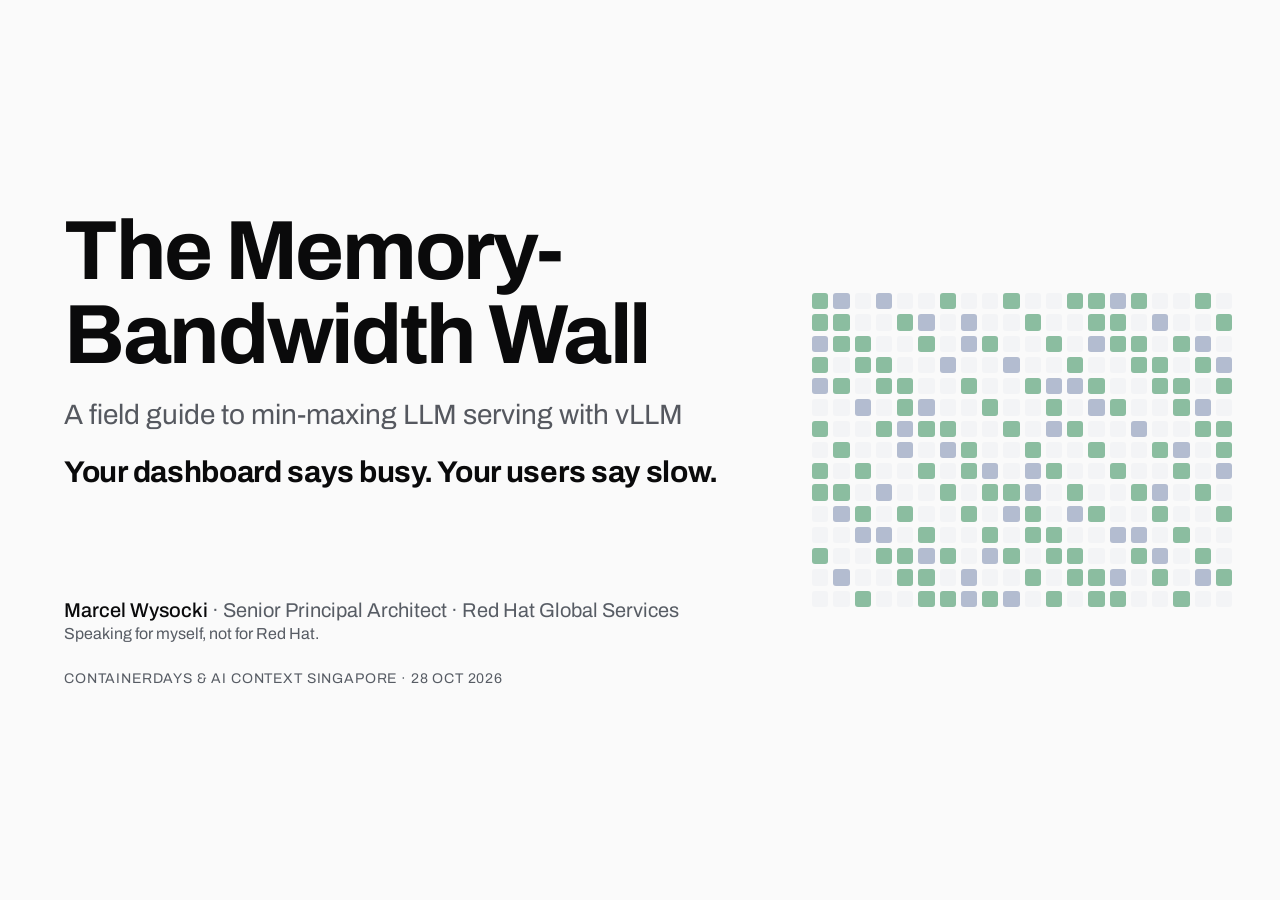
==== deck.html @ 2a7ebebe "Publish The Memory-Bandwidth Wall slides" ====
<!DOCTYPE html>
<html lang="en">
<head>
<meta charset="utf-8">
<meta name="viewport" content="width=device-width, initial-scale=1">
<title>The Memory-Bandwidth Wall</title>
<link rel="stylesheet" href="deck.css">
</head>
<body>
<main id="deck">

<!-- ═════════ MOVEMENT 1 · HOW SERVING WORKS ═════════ -->

<section class="slide title" data-move="0" data-seconds="50" data-coach="Look at the room for the hook. Pause three seconds after starving. Promise the decision and the experiment; keep the introduction short.">
  <div class="field" aria-hidden="true" data-repeat="300"><i></i></div>
  <p class="kicker">ContainerDays &amp; AI Context Singapore · 28 Oct 2026</p>
  <h1>The Memory-<br>Bandwidth Wall</h1>
  <p class="lede">A field guide to min-maxing LLM serving with vLLM</p>
  <p class="hookline">Your dashboard says busy. Your users say slow.</p>
  <p class="eq" data-step="1">tok/s × bytes = <span class="steel">bandwidth</span></p>
  <p class="byline"><b>Marcel Wysocki</b> · Senior Principal Architect · Red Hat Global Services<br><span class="own">Speaking for myself, not for Red Hat.</span></p>
  <aside class="notes">
    <p>[pause 2s: look up and smile] Your GPU dashboard says <strong>busy</strong>, and your users say slow. Your GPU isn't slow. <strong>It's starving.</strong> [beat] Good afternoon. I'm Marcel, speaking for myself. Today we'll estimate the decode speed limit, then apply the tuning levers to one vLLM deployment. You'll leave with that experiment and an eval recipe to check whether your changes are good enough to ship.</p>
    <p>[click] We'll keep coming back to this: tokens per second, times <strong>bytes per token</strong>, equals bandwidth. Skip repeated work, min the bytes, max the tokens per read.</p>
  </aside>
</section>

<section class="slide" data-move="1" data-seconds="55" data-coach="Trace the five stages once. Emphasize the distinction between first-token wait and next-token wait.">
  <p class="kicker">Movement 1 · the lifecycle</p>
  <h2>Five stages of a request.</h2>
  <div class="stage">
    <div class="life">
      <svg class="rail" viewBox="0 0 1152 40" preserveAspectRatio="none" aria-hidden="true"><path class="draw on" pathLength="1" d="M115 20 H1037"/></svg>
      <div class="st"><span class="dot"></span><h3>Tokenize</h3><p>Prompt to token IDs (numbers).</p><div class="life-demo tokenize" role="img" aria-label="Illustrative tokenization: text splits into three pieces, each mapped to an example ID."><span class="token-pieces"><i>Help<small>1</small></i><i> me<small>2</small></i><i>!<small>3</small></i></span><small class="demo-label">example IDs</small></div></div>
      <div class="st warn pf"><span class="dot"></span><h3>Prefill</h3><p>Prompt tokens in parallel. Compute-heavy.</p><div class="life-demo prefill-demo" data-step="1" role="img" aria-label="Prompt tokens processed in parallel"><i></i><i></i><i></i><i></i><i></i><i></i><small class="demo-label">parallel</small></div></div>
      <div class="st warn kvw"><span class="dot"></span><h3>Write KV</h3><p>Keys and values stored per token, per attention layer.</p><span class="lchips life-demo kv-demo" data-step="2"><i class="k">K</i><i class="v">V</i><i class="k">K</i><i class="v">V</i><i class="k">K</i><i class="v">V</i></span></div>
      <div class="st warn dc"><span class="dot"></span><h3>Decode</h3><p>One token per step. Rereads weights and KV.</p><span class="lchips life-demo decode-demo" data-step="3"><i class="w">weights</i><i class="k">K</i><i class="v">V</i><i class="next-token">token</i></span></div>
      <div class="st stream"><span class="dot"></span><h3>Stream</h3><p>Tokens back to the user.</p><div class="life-demo stream-demo" data-step="4" role="img" aria-label="Output streams to the user one token at a time"><i>Here</i><i> you</i><i> go.</i></div></div>
    </div>
    <p class="say" data-step="4">Today's session focuses on the <b>three middle stages</b>.</p>
  </div>
  <aside class="notes">
    <p>First, let's follow a request through the server. The tokenizer splits your prompt into pieces called tokens and gives each an ID. The model turns those IDs into lists of numbers it can calculate with.</p>
    <p>[click] Then comes prefill. The model processes the prompt <strong>in parallel</strong>.</p>
    <p>[click] It stores <strong>keys and values</strong> for each token in each attention layer. This KV cache is the request's working memory, so later tokens can look back without reprocessing the prompt.</p>
    <p>[click] Now decode reads the weights, the numbers learned during training, and that cache to <strong>generate each new token</strong>.</p>
    <p>[click] Stream sends those tokens back to the user as they arrive. <strong>First-token wait</strong> and <strong>next-token wait</strong> are different problems.</p>
  </aside>
</section>

<section class="slide" data-move="1" data-play="decode" data-seconds="45" data-coach="Let the loop complete. Point to the fixed weights, then the growing cache.">
  <p class="kicker">Movement 1 · the decode loop</p>
  <h2>Every new token goes around the loop again.</h2>
  <div class="stage loop">
    <div class="prompt-box"><span class="tag">context</span><p class="ctx"><span class="seed">Why is my GPU</span><span class="gen"></span></p></div>
    <svg class="loop-svg" viewBox="0 0 1152 330" aria-hidden="true">
      <defs><marker id="arr-loop" viewBox="0 0 10 10" refX="9" refY="5" markerWidth="12" markerHeight="12" markerUnits="userSpaceOnUse" orient="auto"><path d="M0 0 L10 5 L0 10 z"/></marker></defs>
      <path class="arrow-line" marker-end="url(#arr-loop)" d="M576 70 V112"/>
      <path class="arrow-line" marker-end="url(#arr-loop)" d="M576 246 V280"/>
      <path class="arrow-line back" marker-end="url(#arr-loop)" d="M720 312 C 1000 312, 1030 33, 934 33"/>
      <rect class="model" x="436" y="116" width="280" height="126" rx="18"/>
      <g class="net">
        <circle cx="496" cy="146" r="7"/><circle cx="496" cy="179" r="7"/><circle cx="496" cy="212" r="7"/>
        <circle cx="576" cy="140" r="7"/><circle cx="576" cy="168" r="7"/><circle cx="576" cy="196" r="7"/><circle cx="576" cy="222" r="7"/>
        <circle cx="656" cy="160" r="7"/><circle cx="656" cy="198" r="7"/>
        <path d="M496 146 L576 140 M496 146 L576 196 M496 179 L576 168 M496 179 L576 222 M496 212 L576 196 M496 212 L576 140 M576 140 L656 160 M576 168 L656 198 M576 196 L656 160 M576 222 L656 198"/>
      </g>
      <text class="lbl" x="446" y="108">model</text>
      <text class="lbl" x="985" y="170">append, repeat</text>
    </svg>
    <div class="out-box"><span class="tag">next token</span><b class="nxt">…</b></div>
    <div class="side weights" data-step="1"><span class="tag">weights · read every step</span><div class="wbar"><i></i></div><span class="mono">Qwen3.8-27B · bf16 (16-bit) · 55.6 GB checkpoint</span></div>
    <div class="side kv" data-step="2"><span class="tag">KV cache · grows every step</span><div class="kvstack"></div><span class="mono kvn">0 tokens</span></div>
  </div>
  <p class="foot">Schematic. Qwen3.8-27B bf16 checkpoint: 55.6 GB; a decode step reads about 51 GB of it.</p>
  <aside class="notes">
    <p>Let's zoom in on decode. The model produces a token, adds it to the context, and <strong>goes around again</strong>. [pause 3s: follow one decode loop]</p>
    <p>[click] We'll use Qwen3.8 27B in bf16: sixteen bits per weight. Its saved weights, the checkpoint, occupy about fifty-six gigabytes. Text decode reads about <strong>fifty-one</strong>; the file also contains components this step doesn't read.</p>
    <p>[click] Each lap also adds a row to the KV cache and reads the cache. The weights stay the same size, but the conversation <strong>keeps growing</strong>.</p>
  </aside>
</section>

<section class="slide" data-move="1" data-seconds="40" data-coach="Use the two pictures. The qualifiers long-prompt and small-batch matter; do not turn this into a matrix-math lesson.">
  <p class="kicker">Movement 1 · the asymmetry</p>
  <h2>Long-prompt prefill is usually compute-bound. <span class="nw">Small-batch</span> decode is usually memory-bound.</h2>
  <div class="stage machines2">
    <div class="mach hot">
      <h3>Prefill</h3>
      <div class="cores all" data-repeat="48"><i></i></div>
      <p><b>n</b> tokens in one pass. Matrix units (tensor cores) saturated. Cost scales with <b>FLOPs</b> (math operations).</p>
    </div>
    <div class="mach cool" data-step="1">
      <h3>Decode</h3>
      <div class="cores one" data-repeat="48"><i></i></div>
      <div class="memlink" aria-hidden="true"><i></i><span>weights from memory</span></div>
      <p><b>1</b> token per pass. Cores wait on memory. Cost scales with <b>bytes</b>.</p>
    </div>
  </div>
  <p class="foot">Schematic.</p>
  <aside class="notes">
    <p>Those two phases make different demands on the same chip. A long prefill has lots of tokens to work on together, keeping the matrix units busy. We usually hit the <strong>compute limit</strong>.</p>
    <p>[click] A single conversation has to wait: token ten needs token nine. Decode does a little math, then <strong>waits for bytes</strong> from memory. That's our starting point. <strong>A large batch</strong>, with many conversations processed together, can push decode toward compute; a short prefill can hit the memory limit.</p>
  </aside>
</section>

<section class="slide" data-move="2" data-seconds="50" data-coach="Point along the pipe as the packets move. Separate the physical limit from the vLLM measurement that follows.">
  <p class="kicker">Movement 2 · problem 1</p>
  <h2>Your GPU isn't slow. It's starving.</h2>
  <div class="stage bus">
    <div class="die"><span class="tag">GPU · compute</span><div class="cores idle" data-repeat="36"><i></i></div><span class="tokout" data-step="2" aria-hidden="true"><i></i></span></div>
    <div class="wirebox"><svg class="gauge" data-step="2" viewBox="-30 0 180 66" aria-hidden="true"><path class="g-track" d="M10 60A50 50 0 0 1 110 60"/><path class="g-spec" d="M103.3 35A50 50 0 0 1 110 60"/><text class="g-speclbl" x="110" y="15" text-anchor="middle">rated max</text><line class="g-needle" x1="60" y1="60" x2="60" y2="18"/><circle class="g-hub" cx="60" cy="60" r="4"/></svg><span class="wl" data-step="1">the pipe: a fixed speed per GPU</span><div class="wire" aria-hidden="true"><i></i><i></i><i></i><i></i><i></i><i></i></div><span class="wl" data-step="1">each token needs <b class="steel">the weights</b> to cross it</span></div>
    <div class="mem"><span class="tag">HBM, high-bandwidth memory · weights</span><div class="hbm3d" aria-hidden="true"><div class="stk"><i style="--i:0"></i><i style="--i:1"></i><i style="--i:2"></i><i style="--i:3"></i><i style="--i:4"></i><i style="--i:5"></i><i style="--i:6"></i><i style="--i:7"></i></div></div><span class="mkey dielbl"><i class="ky w"></i>weights <i class="ky rt"></i>runtime <i class="ky kv"></i>KV cache</span></div>
  </div>
  <p class="plain center" data-step="2">Tokens per second is pipe speed divided by bytes per token.</p>
  <p class="formula-s busf" data-step="2">tok/s × bytes = <span class="steel">bandwidth</span></p>
  <p class="rcpt" data-step="2">In vLLM: <b class="green">measure the token gap</b>, then compare it with the byte budget.</p>
  <p class="foot">Schematic: one dense-model stream, short context, speculation off. The checkpoint is a first estimate of weight bytes read.</p>
  <aside class="notes">
    <p>Here's what that waiting looks like. The compute is ready, but it needs the weights.</p>
    <p>[click] The weights sit in GPU memory. Think of the memory bus as a pipe with a <strong>fixed speed</strong>. Every new token needs the weights to cross it again.</p>
    <p>[click] Divide the pipe's speed by the <strong>bytes per token</strong>, and you have a speed limit. [beat] Tuning can get you closer; it <strong>can't make the pipe wider</strong>. Before touching a vLLM flag, let's work out that limit and measure how close our server gets.</p>
  </aside>
</section>

<section class="slide" data-move="2" data-seconds="55" data-coach="Ask, give five seconds to think, then reveal 60. Walk through 3,350 divided by 55.6. This starts the five-minute method.">
  <p class="kicker">Movement 2 · the ceiling</p>
  <h2>Divide before you tune.</h2>
  <div class="stage ceil">
    <div class="calc"><span class="plain">Checkpoint-based estimate: how many times per second the pipe can deliver the stored file.</span></div>
    <div class="divrow" aria-hidden="true"><span class="wbox">55.6 GB checkpoint</span><i class="dpipe"><span><span class="pl">H100 SXM pipe · 3.35 TB/s</span></span></i><span class="gpuc">GPU</span><b class="ans" data-vals="0,1,1" data-map="? tok/s,60 tok/s,60 tok/s" style="--d:1.3s">? tok/s</b></div>
    <p class="mono mute dline" data-step="1">pipe speed ÷ 55.6 GB checkpoint (Qwen3.8-27B, bf16)</p>
    <div class="bars">
      <div class="row" data-step="1"><b>H100 SXM</b><span class="bw">3.35 TB/s</span><div class="b"><i style="--w:60"></i></div><em data-vals="0,60" data-suf=" tok/s">60 tok/s</em></div>
      <div class="row" data-step="1" style="--d:.15s"><b>H200</b><span class="bw">4.8 TB/s</span><div class="b"><i style="--w:86"></i></div><em data-vals="0,86" data-suf=" tok/s">86 tok/s</em></div>
      <div class="row" data-step="1" style="--d:.3s"><b>MI300X</b><span class="bw">5.3 TB/s</span><div class="b"><i style="--w:95"></i></div><em data-vals="0,95" data-suf=" tok/s">95 tok/s</em></div>
      <div class="row" data-step="1" style="--d:.45s"><b>B200</b><span class="bw">8 TB/s</span><div class="b"><i style="--w:144"></i></div><em data-vals="0,144" data-suf=" tok/s">144 tok/s</em></div>
    </div>
    <div class="share" data-step="2" aria-hidden="true"><span class="wread">one checkpoint read · 55.6 GB</span><i class="arr"></i><span class="users"><i>user 1</i><i>user 2</i><i>user 3</i><i>user 4</i></span><span class="sch">schematic</span></div>
    <p class="say" data-step="2">Batching: one read, more users get a token. <span class="steel">It never shrinks the read.</span></p>
  </div>
  <p class="foot">Vendor HBM spec sheets ÷ the 55.6 GB checkpoint. Share row schematic.</p>
  <aside class="notes">
    <p>Let's try that division. One H100 SXM gives us three point three five terabytes a second. Our bf16 checkpoint is about fifty-six gigabytes. How many tokens a second for <strong>one user</strong>? Shout a number, or just think one. [hold]</p>
    <p>[click] About <strong>sixty tokens a second</strong>. On a B200, a hundred forty-four. We're using checkpoint size as a quick approximation; the actual decode read is a little different.</p>
    <p>[click] Batching lets several users share a weight read, raising total throughput. That's <strong>across all users</strong>. But mixtures of experts can read more bytes as the batch grows. Let's see why.</p>
  </aside>
</section>

<section class="slide" data-move="2" data-play="moe" data-seconds="60" data-coach="Show one user before the diverse batch. Pause on all weights for capacity, active bytes for one-user speed.">
  <p class="kicker">Movement 2 · dense vs mixtures of experts</p>
  <h2>Dense layers read all their weights.<br>Expert layers read the ones they pick.</h2>
  <div class="stage moe">
    <div class="mpanel"><h3>Dense · Qwen3.8-27B</h3><div class="dense-grid stack3d" aria-hidden="true"></div><p class="mkey"><i class="ky w"></i>weights <i class="ky attn"></i>attention layer, 1 in 4: writes the KV cache</p><div class="mstat"><b>51 GB</b><span>decode weights per step · shared across the batch</span></div></div>
    <div class="mpanel" data-step="1"><h3>MoE (mixture of experts) · Qwen3.8-Flash-Next</h3><div class="moe-grid stack3d" aria-hidden="true" data-n="512" data-k="10" data-batch="128" data-one="13.3" data-all="250.2"></div><p class="mkey"><i class="ky ar"></i>always read <i class="ky pa"></i><i class="ky pb"></i><i class="ky pc"></i>experts, shaded by the request that picked them</p><div class="mstat"><b>13 GB</b><span data-vals="0,0,1" data-map="read for one token: 10 of 512 experts per layer,read per step at batch 128: 92% of 250 GB decode weights">read for one token: 10 of 512 experts per layer</span></div></div>
  </div>
  <ol class="rules3" data-step="3"><li><span>Size memory for <b>all</b> the weights.</span></li><li><span>Compute the one-user ceiling from the <b>active</b> bytes.</span></li><li><span>Under load, plan bandwidth for nearly all the weights.</span></li></ol>
  <p class="foot">Four layer planes, schematic. Qwen3.8-Flash-Next config.json: 512 routed experts, top-10, 1 shared. bf16 bytes per decode step: 13.3 GB at batch 1, 231 of 250.2 GB at batch 128, assuming uniform routing (arXiv:2511.02237).</p>
  <aside class="notes">
    <p>Our dense model uses the same layers for every token. That's about fifty-one gigabytes of decode weights, shared across the batch in this estimate. [pause 2s: point to the 51 GB read]</p>
    <p>[click] Qwen3.8 Flash Next uses a mixture of experts: smaller networks selected for each token. It picks ten of five hundred twelve experts per layer. One user reads about thirteen gigabytes.</p>
    <p>[click] In this estimate, a hundred twenty-eight requests spread across nearly every expert. The read grows to two hundred thirty-one gigabytes per step; the exact amount depends on which experts those requests select.</p>
    <p>[click] So there are two numbers to keep straight. You need room for <strong>all the weights</strong>. For speed, count the weights your batch <strong>actually uses</strong>.</p>
  </aside>
</section>

<section class="slide" data-move="2" data-seconds="45" data-coach="Name each axis, then follow slope to roof. Explain where the decode dot moves before clicking again.">
  <p class="kicker">Movement 2 · roofline</p>
  <h2>Small-batch decode sits on the slope. Long-prompt prefill sits on the roof.</h2>
  <div class="stage">
    <svg class="roof" viewBox="0 0 1152 440" role="img" aria-label="Roofline: performance against arithmetic intensity">
      <path class="axis" d="M90 400 H1110 M90 400 V24"/>
      <text class="lbl" x="430" y="434">math done per byte loaded (arithmetic intensity)</text>
      <text class="lbl" x="24" y="230" transform="rotate(-90 24 230)">math operations per second</text>
      <path class="draw slope" data-step="0" pathLength="1" d="M90 400 L560 60"/>
      <path class="draw flat" data-step="0" style="--d:.7s" pathLength="1" d="M560 60 H1110"/>
      <text class="lbl steel" x="110" y="200" data-step="0" style="--d:.9s">memory-bound</text>
      <text class="lbl amber" x="780" y="44" data-step="0" style="--d:1.1s">compute-bound</text>
      <path class="hint" data-step="3" d="M180 335 L410 168.5"/>
      <g class="ddot" data-step="1"><circle cx="180" cy="335" r="11"/><text x="200" y="350" class="dlbl">decode · small batch</text></g>
      <g data-step="2"><circle class="pdot" cx="900" cy="60" r="11"/><text x="760" y="92" class="dlbl">prefill · long prompt</text></g>
      <g data-step="3" style="--d:.4s"><circle class="tick8" cx="270" cy="269.8" r="6"/><text class="lbl green" x="258" y="258" text-anchor="end">FP8 · 8-bit</text><text class="lbl green" x="390" y="157" text-anchor="end" data-step="3" style="--d:1.6s">FP4 · 4-bit</text></g>
    </svg>
  </div>
  <p class="foot">Schematic. Yuan et al. 2024, "LLM Inference Unveiled", arXiv:2402.16363.</p>
  <aside class="notes">
    <p>This gives us the roofline picture. Across the bottom is math per byte loaded; up the side is math per second. On the slope, <strong>memory sets the limit</strong>. At the roof, <strong>compute does</strong>. [pause 3s: trace the slope to the roof]</p>
    <p>[click] Our small-batch decode starts down here on the slope.</p>
    <p>[click] Long-prompt prefill can do enough work per byte to reach the roof.</p>
    <p>[click] Weight quantization stores weights in fewer bits. With eight-bit FP8, then four-bit FP4, decode moves right: the same math, <strong>fewer bytes</strong> to fetch.</p>
  </aside>
</section>

<section class="slide" data-move="2" data-seconds="55" data-coach="Compare low and high MBU. There is no universal percentage at which tuning must stop.">
  <p class="kicker">Movement 2 · the diagnostic</p>
  <h2>MBU tells you whether tuning can help.</h2>
  <div class="stage mbu">
    <div class="mpipe" role="img" aria-label="MBU as how full the memory pipe is">
      <span class="tag">the memory pipe · schematic</span>
      <div class="tube"><i class="flow lo"></i><i class="flow hi"></i></div>
      <span class="mlbl lo" data-step="1" data-until="2">weight reads with idle gaps between them</span>
      <span class="mlbl hi swap-in" data-step="2">reads mostly back to back<br><b class="green">check the profile</b></span>
    </div>
    <div class="mbu-side">
      <p class="plain">MBU: <b>how full the pipe is.</b></p><p class="mono formula-s">one-user tok/s ÷ one-user ceiling</p>
      <div class="verdict cool" data-step="1" data-until="2"><b>Low MBU</b><span>Kernels, launch overhead, batch shape. Tuning can help. A profile shows where.</span></div>
      <div class="verdict hot swap-in" data-step="2"><b>High MBU</b><span>The bus is likely the limit. Confirm in a profile before you stop tuning overhead. Fewer bytes still raise tok/s.</span></div>
    </div>
  </div>
  <dl class="kit" data-step="1"><dt>try</dt><dd>nsys profile --capture-range=cudaProfilerApi … vllm serve … <b>--profiler-config.profiler cuda</b></dd><dt>check</dt><dd>vllm bench serve … --profile, then nsys stats: which kernels, and the gaps between them</dd></dl>
  <p class="foot">Model bandwidth utilization (MBU), Databricks 2023. Short-context, one-user estimate; not a hardware-counter reading. No universal stop-tuning percentage.</p>
  <aside class="notes">
    <p>We've estimated a ceiling. Now let's compare it with what the server actually does. <strong>At short context</strong>, divide one-user tokens per second by that ceiling. That's model bandwidth utilization, or MBU.</p>
    <p>[click] <strong>If it's low</strong>, look for overhead: GPU operations, their launch costs and batch shape. Profile a test server with Nsight Systems or PyTorch; never enable profiling in production.</p>
    <p>[click] <strong>If it's high</strong>, the bus may already be the limit. There's no universal percentage where tuning stops. Check the profile: are there gaps to remove, or are weight reads back to back? That tells us whether to tackle overhead or reduce bytes.</p>
  </aside>
</section>

<section class="slide" data-move="2" data-seconds="85" data-coach="Start the running Spark case: optional defaults off, 222.5 ms to 4.49 tok/s to about 84% estimated weight MBU. Explain the 5.33 ceiling first. Point to commands; do not read flags aloud.">
  <p class="kicker">Movement 2 · field kit: measure MBU</p>
  <h2>Measure your MBU in five minutes.</h2>
  <div class="stage fieldkit">
    <div class="ksteps" aria-hidden="true">
      <div class="ks" data-step="0"><span class="files"><i></i><i></i><i></i></span><b>bytes</b><span>weights read per step</span></div>
      <div class="ks" data-step="1"><span class="gap"><i></i><em></em><i></i></span><b>token gap</b><span>time per output token</span></div>
      <div class="ks" data-step="2"><span class="div">÷</span><b>divide</b><span>measured speed ÷ ceiling</span></div>
    </div>
    <pre class="code"><span data-step="0"><span class="cm"># 1 · Qwen3.8-27B: estimated text-decode weight read 51.25 GB; files 55.56 GB</span>
python3 weight-accounting.py /path/to/pinned/snapshot  <span class="cm"># script in handout</span>
<span class="cm"># Spark: 273 GB/s ÷ 51.25 GB ≈ 5.33 tok/s</span>
</span><span data-step="1"><span class="cm"># 2 · quick check against the warm Spark server; full saved-prompt runs in handout</span>
vllm bench serve --backend vllm --model qwen38 --tokenizer Qwen/Qwen3.8-27B \
  --port 18082 --dataset-name random --seed 1234 \
  --random-input-len 128 --random-output-len 128 \
  --max-concurrency 1 --num-prompts 4 --num-warmups 1 --ignore-eos --temperature 0
</span><span data-step="2"><span class="cm"># 3 · short-context, one-user estimate</span>
MBU = (1000 ÷ <b>Mean TPOT</b> in milliseconds) ÷ (memory bytes/s ÷ estimated weight bytes/step)</span></pre>
  </div>
  <p class="say" data-step="2">Spark · untuned baseline: <b>222.5 ms</b> TPOT ≈ <b>4.49 tok/s</b> ÷ 5.33 ≈ <b>84% MBU</b>.</p>
  <p class="foot">DGX Spark · Qwen3.8-27B bf16 · vLLM 0.32.0 · 25 Oct 2026. Median: 3 × 16 saved coding prompts, 128 output tokens. Eager, prefix/chunking off. Weight estimate omits vision, MTP, full input embeddings and KV/state traffic. 273 GB/s: NVIDIA. Warm-server diagnostic above; exact runs: handout.</p>
  <aside class="notes">
    <p>Let's use my DGX Spark as a running example, with Qwen three point eight 27B on vLLM. Text decode reads about fifty-one gigabytes of weights per step. Divide the Spark's bandwidth by that: about five point three tokens a second. [pause 3s: point to the division]</p>
    <p>[click] I started with <strong>one request at a time</strong>, with compilation, CUDA graphs, chunking and prefix caching off. We'll add them back one by one. Three repeated runs gave about two hundred twenty-three milliseconds per output token. The command here is a quick diagnostic; the handout has the exact test.</p>
    <p>[click] That gives four point five decode tokens a second, roughly <strong>eighty-four percent</strong> estimated MBU. [pause 3s: let the result land] Even this untuned setup is using much of the estimated bandwidth. We'll see what overhead tuning can recover, then <strong>change the bytes and tokens per read</strong>.</p>
  </aside>
</section>

<section class="slide" data-move="3" data-play="fit" data-seconds="55" data-coach="Ask how many 128k conversations fit; wait five seconds, then reveal two. Emphasize ideal payload versus startup capacity.">
  <p class="kicker">Movement 3 · what the GPU holds</p>
  <h2>Three things fight for the same GPU memory.</h2>
  <div class="stage hbm">
    <div class="hbmbar">
      <div class="seg w"><span>weights<br><b>51.7 GiB</b><br><span class="eqv">= 55.6 GB</span></span></div>
      <div class="seg rt"><span>runtime</span></div>
      <div class="seg kvarea"><span class="violet" data-until="1">KV cache<br>gets the rest</span>
        <div class="kvfill short" data-step="1" data-until="2" data-repeat="27"><i></i></div>
        <div class="kvfill long swap-in" data-step="2" data-repeat="2"><i></i></div>
      </div>
      <div class="seg rsv"><span>8% reserve</span></div>
    </div>
    <div class="hbm-legend">
      <div><span class="tag">H100 SXM · 79.6 GiB · <span class="nc">Qwen3.8-27B</span> bf16 · KV 64 KiB per token + 147 MiB per conversation</span></div>
    </div>
    <div class="fitcount" data-step="1">
      <span class="tag">ideal payload capacity · conversations</span>
      <span class="huge">0</span>
      <span class="ctxlbl" data-ctx="8,8,128">8k context</span>
    </div>
  </div>
  <p class="foot">Computed, GiB: 79.6 (nvidia-smi) × 0.92 (vLLM default --gpu-memory-utilization) − 51.7 weights (the 55.6 GB checkpoint) − 4 assumed runtime = 17.5 for KV, ÷ (64 KiB × context + 147 MiB state) per conversation. Bar to scale. Measure vLLM's startup capacity.</p>
  <aside class="notes">
    <p>Bandwidth is only our first constraint. The conversations also have to fit in memory. Weights take a fixed amount, and the server needs temporary working space too. The <strong>KV cache gets what's left</strong>.</p>
    <p>[click] Back to our twenty-seven-billion-parameter model on the H100. Its weights occupy about two thirds of the card. Ideal arithmetic leaves room for twenty-seven conversations at eight k tokens. Stretch them to a hundred twenty-eight k: how many fit now? [hold]</p>
    <p>[click] <strong>Two.</strong> Same card, same model, longer context. Copies and padding cost extra, so check the server's <strong>startup capacity</strong> before promising how many requests it can hold.</p>
  </aside>
</section>

<section class="slide" data-move="3" data-seconds="60" data-coach="Trace one slab: layers, heads, K and V, bytes. Then stack to 128k. Give the room time to follow the units.">
  <p class="kicker">Movement 3 · KV cache</p>
  <h2>Do the KV math once instead of guessing.</h2>
  <div class="stage kvmath2">
    <div class="kvtext2">
      <p class="plain">Every token leaves a <b class="violet">key</b> and a <b class="teal">value</b>: two lists of numbers.</p>
      <div class="kvlists" aria-hidden="true"><span class="kl k" data-repeat="16"><i></i></span><em>key · 256 numbers</em><span class="kl v" data-repeat="16"><i></i></span><em>value · 256 numbers</em></div>
      <p class="kstep" data-step="1">× <b>16</b> attention layers × <b>4</b> KV heads · each list <b>256</b> numbers, <b>2</b> bytes apiece</p>
      <div class="res" data-step="2">= <b class="violet" data-vals="0,0,64" data-suf=" KiB">64 KiB</b> per token: one slab</div>
      <p class="mono formula-s" data-step="2">2 × 16 × 4 × 256 × 2 B = 65,536 B = 64 KiB</p>
      <div class="res big2" data-step="3">× 131,072 tokens = <b class="violet" data-vals="0,0,0,8" data-suf=" GiB" data-ms="1800" style="--d:.3s">8 GiB</b> for <u>one</u> 128k conversation</div>
      <p class="plain sm" data-step="3" style="--d:1.4s">+ the other 48 layers (Gated DeltaNet): one fixed 147 MiB state. Payload ≈ 8.1 GiB, before copies and padding.</p>
    </div>
    <div class="kv3d big" aria-hidden="true">
      <div class="kvscene">
        <div class="kvface front" data-repeat="128"><i></i></div>
        <div class="kvface side"></div>
        <div class="kvface top"></div>
      </div>
      <div class="kvlabels">
        <span class="kvlbl kl-one k" data-until="1"><span class="violet">one key</span></span><span class="kvlbl kl-one v" data-until="1"><span class="teal">one value</span></span>
        <span class="kvlbl kl-layers">16 layers</span>
        <span class="kvlbl kl-heads"><span class="violet">K × 4 heads</span> · <span class="teal">V × 4 heads</span></span>
        <span class="kvlbl kl-depth">131,072 tokens deep →</span>
      </div>
    </div>
  </div>
  <p class="foot">Qwen3.8-27B config.json: 64 layers, 16 full attention (4 KV heads, head_dim 256), 48 Gated DeltaNet with 146.8 MiB fixed state per sequence (fp32 recurrent, bf16 convolution) (vLLM v0.31.0 mamba_utils.py). Strips schematic.</p>
  <aside class="notes">
    <p>Let's work out the cache for one conversation. Every token leaves a key and a value in each attention layer. [pause 3s: point to K and V]</p>
    <p>[click] This model has sixteen attention layers, each with four sets of keys and values, called KV heads. Each key and value holds two hundred fifty-six numbers; bf16 uses two bytes per number.</p>
    <p>[click] Multiply those together: each token adds <strong>sixty-four kilobytes</strong>, in the binary units vLLM uses.</p>
    <p>[click] At a hundred twenty-eight k tokens, that's eight gigabytes. The other forty-eight layers, Gated DeltaNet, keep a <strong>fixed-size summary</strong>: another hundred forty-seven megabytes. Total: about eight point one gigabytes per conversation. Check your model's <strong>layer types</strong> before repeating the calculation.</p>
  </aside>
</section>

<section class="slide" data-move="3" data-seconds="50" data-coach="Advance one context at a time. Separate demanded memory from what fits on the H100.">
  <p class="kicker">Movement 3 · problem 2</p>
  <h2>At long context, the KV cache outgrows the weights.</h2>
  <div class="stage grow">
    <div class="beam bw"><b>weights</b><em>51.7 GiB<small class="eqv">= 55.6 GB</small></em><div class="bscene"><div class="cub cw" aria-hidden="true"><i class="f"></i><i class="s"></i><i class="t"></i></div></div></div>
    <div class="beam bk"><b>KV · 16 users</b><em data-vals="6.3,34.3,130.3" data-dec="1" data-suf=" GiB" data-ms="1400">6.3 GiB</em><div class="bscene"><div class="cub ck" aria-hidden="true"><i class="f"></i><i class="s"></i><i class="t"></i></div><span class="xw" data-step="2" style="--d:1.1s">2.5× the weights</span></div></div>
    <p class="bcap">same front face for both: depth is bytes, drawn to scale</p>
    <div class="ctxsteps"><span data-until="1">4k</span><span data-step="1" data-until="2">32k</span><span data-step="2">128k</span></div>
    <p class="say">Qwen3.8-27B, 64 KiB per token. The weight footprint stays fixed. <span class="violet">The KV doesn't.</span></p>
  </div>
  <p class="foot">Computed: 16 users × (64 KiB × tokens + 147 MiB state) = 6.3 / 34.3 / 130.3 GiB at 4k / 32k / 128k; weights 51.7 GiB (the 55.6 GB checkpoint). Depth to scale; front face schematic.</p>
  <aside class="notes">
    <p>Now imagine sixteen users, each keeping a longer conversation. We're plotting their memory demand; they won't all fit on our H100. At four k, their cache is about six gigabytes.</p>
    <p>[click] At thirty-two k, it's thirty-four gigabytes, and we've already run out of room on that card.</p>
    <p>[click] At a hundred twenty-eight k, it's a hundred thirty gigabytes, two and a half times the weights. Only a quarter of this model's layers grow with context. Even so, above about fifty k, these users <strong>read more KV than weights</strong> each step. That changes <strong>what you should optimize</strong>.</p>
  </aside>
</section>

<section class="slide" data-move="3" data-seconds="45" data-coach="Let the stall show before revealing interleaving. Name the tradeoff: first token versus the next token.">
  <p class="kicker">Movement 3 · problem 3</p>
  <h2>Unchunked, one 100k prompt stalls everyone else.</h2>
  <div class="stage gantt">
    <div class="g-lbl"><span>user A</span><span>user B</span><span>user C</span><span>new 100k</span></div>
    <div class="g-body">
      <div class="g-plot old" data-step="0" data-until="1"><i class="playhead" aria-hidden="true"></i>
        <div class="lane"><i style="--x:0;--w:18"></i><i style="--x:70;--w:30" class="late"></i></div>
        <div class="lane"><i style="--x:0;--w:18"></i><i style="--x:70;--w:30" class="late"></i></div>
        <div class="lane"><i style="--x:0;--w:18"></i><i style="--x:70;--w:30" class="late"></i></div>
        <div class="lane pf"><i style="--x:18;--w:52"></i></div>
        <div class="stall"><span>every decode frozen</span></div>
      </div>
      <div class="g-plot new swap-in" data-step="1"><i class="playhead" aria-hidden="true"></i>
        <div class="lane"><i style="--x:0;--w:100"></i></div>
        <div class="lane"><i style="--x:0;--w:100"></i></div>
        <div class="lane"><i style="--x:0;--w:100"></i></div>
        <div class="lane pf"><i style="--x:18;--w:10"></i><i style="--x:32;--w:10"></i><i style="--x:46;--w:10"></i><i style="--x:60;--w:10"></i><i style="--x:74;--w:10"></i></div>
      </div>
    </div>
  </div>
  <dl class="kit" data-step="1"><dt>try</dt><dd><b>--max-num-batched-tokens</b> 2048 · 8192 · 16384   (scheduling-step token budget)</dd><dt>check</dt><dd>P95 (95th percentile) vllm:inter_token_latency_seconds vs P95 TTFT (time to first token)</dd></dl>
  <p class="say" data-step="1"><span class="green">Chunked prefill</span>: slices of the prompt, interleaved with everyone's decode.</p>
  <p class="foot">Stall timeline schematic. vLLM v0.31.0: chunked prefill on by default; --max-num-batched-tokens defaults to 8192 (H100/H200) and 16384 (B200).</p>
  <aside class="notes">
    <p>There's one more problem before we choose a fix. Your users are decoding happily, and someone sends a hundred-thousand-token prompt. If the GPU takes that whole prefill at once, <strong>everyone else's stream stalls</strong>. [pause 2s: let the stall show]</p>
    <p>[click] Chunked prefill slices it up, leaving room for decode between slices. It's on by default in vLLM. The <strong>token budget</strong> per scheduling step controls the tradeoff: how long the new request waits versus gaps in everyone else's stream. <strong>Watch both</strong> at P ninety-five, the cutoff before the slowest five percent. Helping one can hurt the other.</p>
  </aside>
</section>

<section class="slide" data-move="4" data-seconds="45" data-coach="Checkpoint: 12:30. Use the four levers as the map for the next ten minutes.">
  <p class="kicker">Movement 4 · the levers</p>
  <h2>Four levers. Pull the one your traffic needs.</h2>
  <div class="stage levers">
    <div class="lever" data-step="0"><span class="n">1</span><b>Reuse the prefix</b><span>skip prefill you already paid for</span><em>agents, RAG (<span class="nw">retrieval-augmented</span> generation), shared prompts</em></div>
    <div class="lever" data-step="1"><span class="n">2</span><b>Fewer weight bytes</b><span>shrink the per-token read</span><em>high MBU, short context</em></div>
    <div class="lever" data-step="2"><span class="n">3</span><b>Fewer KV bytes</b><span>shrink the context read</span><em>long context, many users</em></div>
    <div class="lever" data-step="3"><span class="n">4</span><b>Speculative decoding</b><span>more tokens per weight read</span><em>predictable output</em></div>
    <span class="lg g-skip" data-step="3" style="--d:.5s">skip repeated work</span>
    <span class="lg g-min" data-step="3" style="--d:.5s">min the bytes</span>
    <span class="lg g-max" data-step="3" style="--d:.5s">max the tokens per read</span>
  </div>
  <aside class="notes">
    <p>We now know what we're looking for: bandwidth, memory capacity, and work getting in the way of other requests. There are four levers. If agents or retrieval-augmented generation keep sending the same context, <strong>reuse the prefix</strong>.</p>
    <p>[click] If the weights dominate, <strong>shrink the weights</strong>.</p>
    <p>[click] If the context dominates, <strong>shrink the KV cache</strong>.</p>
    <p>[click] And if we can predict the next few tokens cheaply, get <strong>more tokens from each weight read</strong>. Let's start with work we don't need to repeat.</p>
  </aside>
</section>

<section class="slide" data-move="4" data-seconds="50" data-coach="Walk the agent through one tool result and one test log. Extend reuse to developers sharing a harness. Match cache sharing to the trust boundary.">
  <p class="kicker">Movement 4 · lever 1 · prefix reuse</p>
  <h2>An agent resends the same prefix on every step.</h2>
  <div class="stage agent">
    <div class="turns">
      <div class="turn"><span class="who">step 1</span><i class="c sys">system</i><i class="c tools">tools</i><i class="c q">task</i></div>
      <div class="turn" data-step="1"><span class="who">step 2</span><i class="c sys">system</i><i class="c tools">tools</i><i class="c hist">task</i><i class="c q">tool result</i></div>
      <div class="turn" data-step="1" style="--d:.15s"><span class="who">step 3</span><i class="c sys">system</i><i class="c tools">tools</i><i class="c hist">task</i><i class="c hist">tool result</i><i class="c q">diff</i></div>
      <div class="turn" data-step="1" style="--d:.3s"><span class="who">step 4</span><i class="c sys">system</i><i class="c tools">tools</i><i class="c hist">task</i><i class="c hist">tool result</i><i class="c hist">diff</i><i class="c q">test log</i></div>
      <p class="rcount" data-step="1"><b data-vals="0,12,0">0</b> chips recomputed</p>
    </div>
    <div class="pricebox"><span class="tag" data-vals="0,0,1" data-map="cache miss: recompute all,cache hit: reused prefix">cache miss: recompute all</span><span class="huge" data-vals="0.66,0.66,0.022" data-decs="2,2,3" data-pre="$">$0.66</span><span class="u" data-vals="0,0,1" data-map="per 1M input tokens,per 1M cached input tokens">per 1M input tokens</span></div>
  </div>
  <p class="say" data-step="2">Developers with the same harness and tools can <span class="green">share the prefix.</span></p>
  <dl class="kit" data-step="2"><dt>try</dt><dd>on by default · compare with <b>--no-enable-prefix-caching</b></dd><dt>check</dt><dd>sum(rate(vllm:prefix_cache_hits_total[5m])) / sum(rate(vllm:prefix_cache_queries_total[5m]))</dd></dl>
  <p class="foot">Turns schematic. Price: DeepSeek V4-Pro, off-peak, checked 25 Oct 2026. Share prefixes within an approved group; use different secret "cache_salt" values across required isolation boundaries (vLLM v0.31.0).</p>
  <aside class="notes">
    <p>Think about a coding agent. Its first request contains the system prompt, the tools and your task.</p>
    <p>[click] Then a tool returns. The agent sends all of that again, plus the result. Next comes a diff, then a test log. Without caching, the server processes the same beginning over and over.</p>
    <p>[click] Prefix caching reuses stored KV for the <strong>exact matching beginning</strong> and computes <strong>only the new tail</strong>. It's on by default. Developers sharing a harness, tools and system prompt can share that prefix. A cache salt is a secret value sent with each request to control reuse. <strong>Share one within the team</strong>; use separate salts for groups that need isolation.</p>
  </aside>
</section>

<section class="slide" data-move="4" data-seconds="40" data-coach="If behind, say: 'Offload buys capacity but adds transfer time; measure reload against recompute.' Then Shift+Right to the next slide.">
  <p class="kicker">Movement 4 · lever 1 · keep the prefix</p>
  <h2>KV offload adds capacity and transfer latency.</h2>
  <div class="stage stairs">
    <div class="rung r1"><b>HBM</b><span>≈ 3–8 TB/s · tens to hundreds of GB</span></div>
    <div class="rung r2"><b>CPU memory</b><span>over PCIe 5 x16, the CPU-to-GPU link<br><span class="nw">≈ 64 GB/s each way</span></span></div>
    <div class="rung r3"><b>Local flash storage</b><span>≈ 7–14 GB/s per drive</span></div>
    <div class="rung r4"><b>Remote storage</b><span>network-bound · measure reload latency</span></div>
    <i class="blob"></i>
    <div class="reload" data-step="1"><span class="tag">same long prefix · schematic</span>
      <div class="rr"><b>recompute</b><div class="rt"><i class="cmp full"></i></div></div>
      <div class="rr"><b>reload</b><div class="rt"><i class="kvb"></i><i class="link">PCIe</i><i class="cmp tail"></i></div></div>
      <p><span class="violet">stored KV comes back</span><br><span class="amber">only the new tail is computed</span></p>
    </div>
  </div>
  <p class="say" data-step="1">More <span class="green">capacity</span>, with <span class="steel">transfer time</span> to pay. Reload only when the transfer beats the recompute: measure it.</p>
  <dl class="kit"><dt>try</dt><dd>LMCache MP (a separate cache process) · <b>--mamba-cache-mode align</b> · Qwen disk recipe: handout</dd><dt>check</dt><dd>sum(rate(vllm:external_prefix_cache_hits_total[5m])) / sum(rate(vllm:external_prefix_cache_queries_total[5m]))</dd></dl>
  <p class="foot">Discrete-GPU tiers, schematic; the Spark shares CPU/GPU memory, so its experiment uses disk without CPU retention. vLLM v0.31.0: CPU offload size is GiB summed across GPUs. Router-visible native offload needs "self_describing_kv_events" and KV event publishing, both off by default. Bandwidths: vendor specs, PCIe 5 x16, Gen4–Gen5 NVMe.</p>
  <aside class="notes">
    <p>On a discrete GPU, we can offload prefixes to CPU memory. LMCache also supports flash and remote storage. The Spark shares its CPU and GPU memory, so our experiment skips CPU retention and <strong>uses disk</strong>.</p>
    <p>[click] Compare <strong>reload with recompute</strong>, <strong>including transfer time</strong>. Restart the cache process to prove reuse from disk. Later, a router also needs updates when cached blocks move; enable those events for offloaded prefixes.</p>
  </aside>
</section>

<section class="slide" data-move="4" data-play="belt" data-seconds="65" data-coach="Let each belt change settle. Distinguish checkpoint estimates from measured speed and Blackwell W4A4 from Hopper fallback.">
  <p class="kicker">Movement 4 · lever 2 · fewer weight bytes</p>
  <h2>Weight quantization shrinks the weight read. The ceiling rises in proportion.</h2>
  <div class="stage shrink">
    <div class="wb slabrow"><span class="tag">Qwen3.8-27B checkpoint · same weights, fewer bytes each · thickness to scale</span><div class="slab"><div class="cub cmat" aria-hidden="true"><i class="f"></i><i class="s"></i><i class="t"></i></div></div><b class="huge" data-vals="55.6,30.9,21.9" data-dec="1" data-suf=" GB" data-ms="1400">55.6 GB</b><span class="fmt" data-vals="0,1,2" data-map="bf16 · 16 bits,FP8 · 8 bits,NVFP4 · 4.5-bit feed-forward · FP8 attention" style="--d:.7s">bf16 · 16 bits</span></div>
    <div class="wb"><span class="tag">one-user ceiling · B200, 8 TB/s · one box = one token's weights</span><div class="belt"><i class="boxes"></i><i class="gpu">GPU</i></div><b class="huge green" data-vals="144,259,365" data-suf=" tok/s" data-ms="1400">144 tok/s</b></div>
  </div>
  <p class="say" data-step="3">NVFP4 runs W4A4 (4-bit weights, 4-bit activations: the values passed between layers) only on Blackwell (B200). On Hopper, vLLM falls back to W4A16: <span class="steel">4-bit weights, 16-bit activations</span>.</p>
  <dl class="kit" data-step="3"><dt>try</dt><dd>Blackwell: vllm serve <b>nvidia/Qwen3.8-27B-NVFP4</b> · Hopper: <b>--quantization fp8_per_tensor</b></dd><dt>check</dt><dd>log "Model loading took X GiB"; a Marlin warning means no 4-bit math</dd></dl>
  <p class="foot">Belt schematic. Sizes: Qwen/Qwen3.8-27B, -FP8, nvidia/Qwen3.8-27B-NVFP4 (NVFP4 feed-forward blocks and lm_head; FP8 attention and DeltaNet). NVFP4: 4-bit values, an 8-bit scale per 16 weights, an FP32 scale per tensor. B200 8 TB/s: NVIDIA spec. vLLM v0.31.0: plain <span class="nw">--quantization fp8</span> no longer quantizes a bf16 checkpoint at load.</p>
  <aside class="notes">
    <p>Now let's shrink the weights. Our bf16 checkpoint is fifty-six gigabytes; the B200 ceiling is a hundred forty-four tokens a second.</p>
    <p>[click] FP8 nearly halves the file, so the <strong>estimated ceiling</strong> nearly doubles.</p>
    <p>[click] NVFP4 gets it to twenty-two gigabytes. Four-bit layers use <strong>under a third</strong> of bf16; attention and DeltaNet stay in FP8. The whole file is about two fifths. These are estimates, not measured speedups. [pause 3s: gesture the smaller weight read]</p>
    <p>[click] <strong>On Blackwell</strong>, four-bit layers use W4A4: four-bit weights and activations, the values passed between layers. <strong>H100 lacks FP4 math</strong> and uses sixteen-bit activations. I'd start with FP8 there; FP8-per-tensor converts bf16 at load.</p>
  </aside>
</section>

<section class="slide" data-move="4" data-seconds="45" data-coach="Show one value rounded to one tick. If behind, say: 'With scales, four-bit layers use about 4.5 bits per weight; test the quality.' Then Shift+Right.">
  <p class="kicker">Movement 4 · lever 2 · how NVFP4 works</p>
  <h2>NVFP4 stores 4-bit values with two levels of scale.</h2>
  <div class="stage fp4">
    <div class="fp4-scale" data-step="1"><b>÷ 0.8125</b><span>4.70 ÷ 6 = 0.78, stored as the nearest 8-bit float, once per 16 weights, so the biggest weight lands near 6.</span></div>
    <div class="fp4-row">
      <div class="cells bf" data-until="2"><i>0.81</i><i>−0.12</i><i>2.40</i><i class="tr">0.33</i><i>−1.05</i><i class="tr">0.07</i><i class="mx tr">4.70</i><i>−0.66</i><i>0.19</i><i>1.62</i><i>−2.95</i><i>0.48</i><i>−0.02</i><i>0.91</i><i>−0.37</i><i>1.24</i></div>
      <div class="cells q swap-in" data-step="2"><i>1</i><i>0</i><i>3</i><i class="tr">0.5</i><i>−1.5</i><i class="tr">0</i><i class="mx tr">6</i><i>−1</i><i>0</i><i>2</i><i>−4</i><i>0.5</i><i>0</i><i>1</i><i>−0.5</i><i>1.5</i></div>
    </div>
    <div class="ruler" data-step="1"><span class="tag">the values NVFP4 can hold</span><div class="rl"></div></div>
    <div class="fp4-tensor" data-step="3"><b>FP32 (32-bit float) tensor scale</b><div class="minis" data-repeat="6"><i></i></div><span class="tag">blocks of 16, one 8-bit scale each</span></div>
    <p class="say" data-step="4">Including scales, each weight uses <span class="green">under a third</span> of bf16 storage.</p>
    <p class="formula-s" data-step="4">4-bit values plus an 8-bit scale per 16 weights: 4.5 bits per weight.</p>
  </div>
  <p class="foot">NVIDIA, "Introducing NVFP4" (Jun 2025) · Four Over Six, arXiv:2512.02010. Example block computed by hand, round to nearest; block scale rounded to FP8 (E4M3).</p>
  <aside class="notes">
    <p>To see what we're giving up, take a group of sixteen weights.</p>
    <p>[click] We divide by a block scale to bring them into range.</p>
    <p>[click] Then each value snaps to the nearest available tick. That's where the <strong>rounding error</strong> comes from.</p>
    <p>[click] We store an eight-bit scale for each block and a thirty-two-bit scale for the whole tensor, the larger weight array, so we can recover the range.</p>
    <p>[click] With that overhead, storage is about <strong>four and a half bits per weight</strong>, still under a third of bf16. The next question is whether that rounding changes the answers we care about.</p>
  </aside>
</section>

<section class="slide" data-move="4" data-seconds="75" data-coach="Slow down. Name each model and what was quantized. These are observed score changes, not equivalence verdicts. Leave the math drop visible.">
  <p class="kicker">Movement 4 · lever 2 · the quality checks</p>
  <h2>NVFP4 vs bf16: published score changes.</h2>
  <div class="stage gate2">
    <p class="plain">Score change in percentage points; negative means lower. Aggregate scores alone do not establish unchanged quality.</p>
    <div class="axis2" data-step="0"><span style="--x:0">−10</span><span style="--x:35.71">−5</span><span style="--x:71.43">0 = bf16</span><span style="--x:100">+4</span></div>
    <div class="qrow" data-step="1"><div class="ql"><b>MMLU-Pro · knowledge</b><span>Qwen3.8-Flash-Next · 88.5 → 88.2 · 1 seed</span></div><div class="qtrack"><i class="zero"></i><i class="qdot" style="--x:69.29"></i></div><em class="steel">−0.30 points</em></div>
    <div class="qrow" data-step="2"><div class="ql"><b>SWE-bench Verified · coding agents</b><span>Qwen3.8-Flash-Next · 80.6 → 79.4 · 500 tasks, 1 seed</span></div><div class="qtrack"><i class="zero"></i><i class="qdot" style="--x:62.86"></i></div><em class="steel">−1.20 points</em></div>
    <div class="qrow" data-step="3"><div class="ql"><b>MMLU-Pro · knowledge</b><span>Gemma-4-31B, thinking off · 85.41 → 84.50 · 3-seed mean</span></div><div class="qtrack"><i class="zero"></i><i class="qdot" style="--x:64.93"></i></div><em class="steel">−0.91 points</em></div>
    <div class="qrow" data-step="4"><div class="ql"><b>MATH-500 · math</b><span>Gemma-4-31B, thinking off · 89.40 → 85.07 · 500 problems</span></div><div class="qtrack"><i class="zero"></i><i class="qdot" style="--x:40.5"></i></div><em class="steel">−4.33 points</em></div>
    <p class="say" data-step="5">Different quantized layers. <span class="green">Gate on your workload</span>, not on one exam.</p>
  </div>
  <dl class="kit" data-step="5"><dt>try</dt><dd>lm-eval run --model local-chat-completions --apply_chat_template … <b>--tasks mmlu_pro</b></dd><dt>check</dt><dd>own tasks too; repeat both; match cache state; quality-loss budget: guide §5</dd></dl>
  <p class="foot">RedHatAI model cards, evaluated on vLLM: Qwen3.8-Flash-Next-NVFP4 (1 seed, expert linears W4A4); gemma-4-31B-it-NVFP4 (3-seed means, block linears W4A4, lm-eval 0.4.11, zero-shot). No paired uncertainty interval is available here.</p>
  <aside class="notes">
    <p>Now let's check the answers. These dots show <strong>published score changes</strong> from bf16 to NVFP4. Left of zero means lower; this doesn't establish unchanged quality.</p>
    <p>[click] First, Qwen3.8 Flash Next quantizes only the experts. Its MMLU-Pro knowledge score drops about a third of a point.</p>
    <p>[click] On SWE-bench Verified, where coding agents fix GitHub issues, it loses one point two percentage points across five hundred tasks. That's <strong>one run</strong>.</p>
    <p>[click] Now dense Gemma 4 31B: reasoning off, main matrix operations quantized. Over three seeds, its knowledge score drops about a point.</p>
    <p>[click] On competition math, it loses <strong>four point three three points</strong>. That's a workload I'd want to investigate. [pause 3s: leave the math drop visible]</p>
    <p>[click] The model, task and quantized layers all matter. <strong>Check your own workload</strong> before shipping; we'll finish with that recipe.</p>
  </aside>
</section>

<section class="slide" data-move="4" data-seconds="30" data-coach="Recall the earlier two-conversation prediction. Four is an ideal capacity estimate, not an admission guarantee.">
  <p class="kicker">Movement 4 · lever 3 · fewer KV bytes</p>
  <h2>FP8 KV first. More conversations fit.</h2>
  <div class="stage kvq">
    <span class="tag">ideal payload budget after weights and runtime: ≈ 17.5 GiB</span>
    <div class="kvslots"><div class="blk"><i></i><i></i><i data-step="1" style="--d:.25s"></i><i data-step="1" style="--d:.25s"></i></div></div>
    <div class="fitcount2"><span class="tag">128k conversations · ideal payload estimate</span><b class="huge" data-vals="0,1" data-map="2,4" style="--d:.6s">2</b></div>
    <div class="ladder" data-step="1"><span class="on">FP8 · roughly half the payload</span></div>
  </div>
  <dl class="kit" data-step="1"><dt>try</dt><dd>vllm serve … <b>--kv-cache-dtype fp8</b></dd><dt>check</dt><dd>startup log "GPU KV cache size: N tokens", before and after</dd></dl>
  <p class="foot">Qwen3.8-27B at 128k, 17.5 GiB budget (slide 11): 8.1 GiB per conversation in bf16, 4.1 GiB in FP8, each with its unchanged 147 MiB state. Estimates, not measured admission limits.</p>
  <aside class="notes">
    <p>Let's go back to the conversations that didn't fit. We estimated room for two at a hundred twenty-eight k. This time we'll shrink the cache instead of the weights.</p>
    <p>[click] FP8 roughly halves the <strong>attention cache</strong>, so the same budget allows four. The <strong>fixed DeltaNet state stays wide</strong>. That's ideal arithmetic; <strong>confirm the capacity</strong> in the startup log.</p>
  </aside>
</section>

<section class="slide" data-move="4" data-seconds="65" data-coach="Separate the left-hand decode curve from the right-hand burst/queueing result. Different experiments answer different questions.">
  <p class="kicker">Movement 4 · lever 3 · when it pays</p>
  <h2>FP8 KV halves the bytes. It only shows when those bytes were the bottleneck.</h2>
  <div class="stage pays">
    <div class="pchart">
      <svg viewBox="0 0 560 300" role="img" aria-label="Decode time per token against context length, bf16 and FP8 KV">
        <path class="axis" d="M50 260 H540 M50 260 V20"/>
        <text class="lbl" x="200" y="292">context length →</text>
        <text class="lbl" x="14" y="200" transform="rotate(-90 14 200)">time per token</text>
        <rect class="nogain" x="50" y="20" width="160" height="240"/>
        <text class="lbl" x="62" y="44">FP8 overhead</text><text class="lbl" x="62" y="64">exceeds savings</text>
        <path class="draw bf" data-step="0" pathLength="1" d="M50 200 L540 40"/>
        <path class="draw f8" data-step="0" style="--d:.3s" pathLength="1" d="M50 185 L540 71"/>
        <circle class="cross pop" data-step="0" style="--d:.6s" cx="210" cy="148" r="7"/>
        <text class="lbl" x="300" y="34">gpt-oss-20b</text><text class="lbl steel" x="440" y="26">bf16 KV</text><text class="lbl green" x="480" y="108">FP8 KV</text>
        <text class="lbl" x="218" y="196">7.7k · H100, sliding-window layers kept bf16</text>
      </svg>
    </div>
    <div class="pside">
      <div class="pcase" data-step="1"><span class="tag"><span class="src">vLLM's published burst test</span> · <span class="nw">Llama-3.3-70B</span> · 4× H100 · P99 (99th percentile) TTFT</span><div class="pv"><b class="steel">17 s</b><span>bf16 KV</span><b class="green">1.3 s</b><span>FP8 KV</span></div></div>
      <div class="pcase" data-step="2"><span class="tag">Qwen3-30B-A3B-Instruct-2507 · MoE · 2× H100 · memory to spare</span><div class="pv"><b>same</b><span>FP8 KV = bf16 KV</span></div></div>
      <p class="pflag" data-step="3">No calibrated KV scales in the checkpoint: vLLM uses a default scale and logs a warning.</p>
    </div>
  </div>
  <p class="foot">vLLM blog, 22 Apr 2026 (crossover, gpt-oss-20b, v0.19.1, concurrency 1; full FP8 crosses at 22,109 on H100, ≈ 13k on B200) and 11 May 2026 (burst TTFT, 300 prompts, 1,024 in / 512 out, v0.20.2). Curve shape schematic. Default scale: vLLM v0.31.0 kv_cache.py.</p>
  <aside class="notes">
    <p>Does a smaller cache make each token faster? At short context, <strong>weights dominate</strong>, and conversion can make FP8 KV slower. Here, gpt-oss 20B on H100 pulls ahead near eight thousand tokens, with windowed layers kept in bf16. <strong>Measure your own crossover</strong>.</p>
    <p>[click] Capacity can help sooner: more requests fit, so fewer wait for cache room. In this vLLM burst, three hundred prompts arrived together: Llama 3.3 70B on four H100s. P99 first-token latency fell from seventeen seconds to one point three.</p>
    <p>[click] The Qwen comparison had memory to spare, so shrinking its cache gave no gain.</p>
    <p>[click] Check the scales that map KV values into FP8. Without calibrated scales, vLLM warns and uses a default. <strong>That needs a quality check too</strong>.</p>
  </aside>
</section>

<section class="slide" data-move="4" data-play="grid" data-seconds="40" data-coach="One channel, one grid. If behind, say: 'Lower-bit designs must place codes where the data lives.' Then Shift+Right to K versus V.">
  <p class="kicker">Movement 4 · lever 3 · asymmetric quantization</p>
  <h2>A KV channel can be off-center. Put the codes where its values are.</h2>
  <div class="stage asym">
    <svg class="nl" viewBox="0 0 1152 300" role="img" aria-label="Number line with symmetric and asymmetric 4-bit grids">
      <path class="axis" d="M40 150 H1112"/>
      <text class="lbl" x="40" y="186">−2.3</text><text class="lbl" x="494" y="186">−0.4</text><text class="lbl" x="606" y="186">0</text><text class="lbl" x="1090" y="186">2.0</text>
      <rect class="range" x="514" y="132" width="598" height="36" rx="6"/>
      <text class="lbl violet" x="640" y="232">where one channel's KV numbers live</text>
      <g class="sym" data-step="1">
        <text class="lbl steel" x="40" y="96">symmetric 4-bit: scale only, step 0.286</text>
        <text class="lbl waste" x="267" y="222" text-anchor="middle">7 codes wasted: no data lives here</text>
        <g class="ticks"></g>
      </g>
      <g class="asy" data-step="2">
        <text class="lbl green" x="514" y="96">asymmetric 4-bit: scale + zero-point, step 0.16</text>
      </g>
    </svg>
    <div class="used" data-step="1"><span class="tag">codes that land in range</span><b class="huge">9 / 16</b></div>
  </div>
  <p class="say" data-step="3">At 2 bits there are only 4 codes. Wasting half leaves 2 usable codes.<br><span class="steel">vLLM's FP8 KV stays symmetric</span>: 8 bits have codes to spare.</p>
  <p class="foot">Worked example, one channel in [−0.4, 2.0]. Symmetric: scale = 2.0 ÷ 7, codes −8…7. Asymmetric: scale = 2.4 ÷ 15, zero-point shifts the grid. KIVI, arXiv:2402.02750. vLLM v0.31.0 FP8 KV is symmetric only (compressed_tensors.py:1095).</p>
  <aside class="notes">
    <p>To fit more context with fewer bits, we need to place the available values carefully. Here, one channel means the <strong>same coordinate across tokens</strong>. Most values sit above zero.</p>
    <p>[click] With a symmetric grid centered on zero, seven of sixteen codes land where there's no data. [pause 2s: point to the unused codes]</p>
    <p>[click] Shift the grid: <strong>all sixteen cover the data</strong>, with finer steps.</p>
    <p>[click] That's the idea behind lower-bit designs. vLLM's FP8 stays symmetric; this <strong>isn't another FP8 setting</strong>.</p>
  </aside>
</section>

<section class="slide" data-move="4" data-seconds="60" data-coach="Point to the changed attention winner, then the unchanged shares. Ask the six-bit question, wait five seconds, reveal the measured split.">
  <p class="kicker">Movement 4 · lever 3 · K costs more than V</p>
  <h2>A key error changes who gets attention. A value error changes the mix.</h2>
  <div class="stage kvsens">
    <div class="sp hot kside"><span class="tag violet">error in K → changes attention shares</span>
      <div class="att"><b>t1</b><div class="b" style="--g:100%"><i class="w1"></i></div><em data-vals="0.50,0.33,0.33" data-dec="2">0.50</em></div>
      <div class="att"><b>t2</b><div class="b" style="--g:46%"><i class="w2"></i></div><em data-vals="0.23,0.49,0.49" data-dec="2">0.23</em></div>
      <div class="att"><b>t3</b><div class="b" style="--g:20%"><i class="w3"></i></div><em data-vals="0.10,0.07,0.07" data-dec="2">0.10</em></div>
      <div class="att"><b>t4</b><div class="b" style="--g:34%"><i class="w4"></i></div><em data-vals="0.17,0.11,0.11" data-dec="2">0.17</em></div>
      <p class="cap" data-step="1">t2's score 1.2 → 2.4: <span class="violet">the winner flips</span></p>
    </div>
    <div class="sp cool vside" data-step="2"><span class="tag teal">same error in V → averaged by the attention shares</span>
      <div class="vmix"><span>attention shares, unchanged</span><div class="seg"><i style="--s:50">t1</i><i class="hit" style="--s:23">t2</i><i style="--s:10">t3</i><i style="--s:17">t4</i></div></div>
      <div class="vout"><span>output</span><div class="b"><i class="o"></i><i class="o2"></i></div></div>
      <p class="cap">shifts by 0.23 × the error: <span class="teal">a change in the mix</span>, not always harmless</p>
    </div>
  </div>
  <div class="ppl" data-step="3"><div class="pc"><span class="tag">6 bits · <span class="violet">keys 4</span> + <span class="teal">values 2</span></span><b class="green">10.1</b></div><div class="pc"><span class="tag">6 bits · <span class="violet">keys 2</span> + <span class="teal">values 4</span></span><b class="fail">31.5</b></div><p>perplexity, lower is better (8-bit K and V: 9.95). <b>Give the bits to <span class="violet">K</span>, in this measured example.</b></p></div>
  <p class="foot">Attention shares: illustrative, softmax over scores [2.0, 1.2, 0.4, 0.9]. Perplexity: Wikitext, Transformers KIVI-HQQ, KVTuner arXiv:2502.04420 Table 2 (Llama3-8B-Instruct; KV8 baseline 9.95). QAQ, arXiv:2403.04643, §3.1.</p>
  <aside class="notes">
    <p>We can give keys and values different numbers of bits. <strong>Keys set</strong> each token's attention; <strong>values supply</strong> what gets mixed. Here, token one gets half the attention.</p>
    <p>[click] Change a key and token two wins. Attention now favors a different token.</p>
    <p>[click] Change a value and the shares stay fixed. Its output error is multiplied by point two three. With six bits to split, where would you spend more? [hold]</p>
    <p>[click] A KVTuner test on Llama three 8B tried that split. Perplexity measures surprise at real text; lower is better. Using four-bit keys and two-bit values keeps it close to eight-bit precision. Reverse the split: thirty-one point five. <strong>Here, keys need more bits</strong>.</p>
  </aside>
</section>

<section class="slide" data-move="4" data-seconds="35" data-coach="Say the tradeoff plainly: slightly more room, less throughput in these tests. This flag is a different split from the previous example.">
  <p class="kicker">Movement 4 · lever 3 · unequal K and V bits in vLLM</p>
  <h2>TurboQuant k8v4 uses 8-bit keys and 4-bit values.</h2>
  <div class="stage tq">
    <span class="tag">KV capacity vs bf16 · dashed line: bf16 = 1×</span>
    <div class="hb" data-step="0"><b>FP8</b><div class="b"><i style="--w:2.0"></i></div><em>2.0×</em></div>
    <div class="hb" data-step="0" style="--d:.15s"><b>turboquant_k8v4</b><div class="b"><i style="--w:2.4"></i></div><em>2.4×</em></div>
    <span class="tag" data-step="1">throughput vs bf16</span>
    <div class="hb hot2" data-step="1"><b>turboquant_k8v4</b><div class="b"><i style="--w:78"></i></div><em>75–80%</em></div>
  </div>
  <p class="say" data-step="2">Start with FP8. Reach for k8v4 only when FP8's room isn't enough, and <b>time it on your GPU</b> first.</p>
  <dl class="kit"><dt>try</dt><dd>vllm serve … <b>--kv-cache-dtype turboquant_k8v4</b></dd><dt>check</dt><dd>startup log "GPU KV cache size: N tokens", Mean TPOT and P95 TTFT, all vs fp8</dd></dl>
  <p class="foot">vLLM blog, 11 May 2026, v0.20.2, offline, 200 prompts: k8v4 throughput 80% of bf16 (Qwen3-30B-A3B, 2×H100) and 75% (Llama-3.3-70B, 4×H100); 2.4× measured capacity; "no significant advantage over FP8". FP8 2.0×: 16 ÷ 8 bits per KV value.</p>
  <aside class="notes">
    <p>vLLM offers a different split: TurboQuant k8v4, eight-bit keys and four-bit values. These tests held two point four times the bf16 cache payload, versus two times for FP8.</p>
    <p>[click] In the two model tests shown here, <strong>throughput fell</strong> to seventy-five to eighty percent of bf16.</p>
    <p>[click] I'd start with FP8. If capacity still blocks you, try k8v4 and <strong>time it before keeping it</strong>.</p>
  </aside>
</section>

<section class="slide" data-move="4" data-seconds="65" data-coach="Checkpoint: 21:40. Define drafter and target before the check. Read the accepted tokens left to right; stop at the first miss.">
  <p class="kicker">Movement 4 · lever 4 · speculative decode</p>
  <h2>Draft cheap. Verify once. Keep what matches.</h2>
  <div class="stage spec">
    <div class="srow"><span class="who">context</span><span class="tk ctx">def</span><span class="tk ctx">parse</span><span class="tk ctx">(</span></div>
    <div class="srow draftrow"><span class="who">draft</span>
      <span class="tk d" data-step="1">self</span><span class="tk d" data-step="1" style="--d:.1s">,</span><span class="tk d" data-step="1" style="--d:.2s">path</span><span class="tk d x" data-step="1" style="--d:.3s">=</span><span class="tk d x" data-step="1" style="--d:.4s">None</span><span class="tnote" data-step="3">first miss: it and everything after it are dropped</span>
    </div>
    <div class="verify" data-step="2"><span>target model checks all five in one pass</span></div>
    <div class="srow"><span class="who">kept</span><span class="tk ok" data-step="3">self</span><span class="tk ok" data-step="3" style="--d:.1s">,</span><span class="tk ok" data-step="3" style="--d:.2s">path</span><span class="tk fix" data-step="3" style="--d:.3s" data-cap="from the target">)</span><span class="gain" data-step="3" style="--d:.9s">4 tokens · 1 weight read</span></div>
  </div>
  <p class="foot">Greedy illustration; sampled decoding preserves the target distribution in theory; finite-precision numerics can differ (vLLM v0.31.0 lossless guarantees). Leviathan et al., arXiv:2211.17192: 2×–3× on T5-XXL, batch 1.</p>
  <aside class="notes">
    <p>So far we've saved work or reduced bytes. Speculative decoding tries to get <strong>several tokens from each</strong> expensive weight read.</p>
    <p>[click] First, a drafter guesses a few tokens ahead. That's a <strong>cheaper predictor</strong>, such as a smaller model or extra prediction layers attached to the main model.</p>
    <p>[click] The main model, called the target, checks those guesses <strong>in one pass</strong>. With few conversations running, it often has spare compute while waiting for memory. We use that compute to check several tokens together.</p>
    <p>[click] This example uses greedy decoding: always pick the most likely token. Keep the matches, then <strong>correct the first miss</strong>. Here we get four tokens for one weight read. [pause 3s: follow the accepted tokens] Sampling instead needs probability checks and corrected resampling to preserve the target distribution in theory. Hardware rounding can still change outputs.</p>
  </aside>
</section>

<section class="slide" data-move="4" data-play="accept" data-seconds="50" data-coach="Ask about 70%, wait five seconds, then reveal about three. Point from acceptance length to the clock: both must be measured.">
  <p class="kicker">Movement 4 · lever 4 · the math, without the math</p>
  <h2>Acceptance, not the flag, sets tokens per pass.</h2>
  <div class="stage accsim">
    <p class="plain">Draft 5 tokens. Each is right with some chance. <span class="green">Keep them until the first miss</span>, then the big model adds one of its own.</p>
    <div class="simrow" data-a="0.5"><b>50% right</b><div class="chips"><i></i><i></i><i></i><i></i><i></i><i class="bonus">+1</i></div><span class="pass">…</span><div class="avg" data-step="1"><em>avg</em><b class="run">–</b></div></div>
    <div class="simrow" data-a="0.7"><b>70% right</b><div class="chips"><i></i><i></i><i></i><i></i><i></i><i class="bonus">+1</i></div><span class="pass">…</span><div class="avg" data-step="1"><em>avg</em><b class="run">–</b></div></div>
    <div class="simrow" data-a="0.9"><b>90% right</b><div class="chips"><i></i><i></i><i></i><i></i><i></i><i class="bonus">+1</i></div><span class="pass">…</span><div class="avg" data-step="1"><em>avg</em><b class="run">–</b></div></div>
    <p class="say" data-step="2">About <span class="green">2</span>, <span class="green">3</span>, <span class="green">4.7</span> tokens per pass. vLLM logs this number as <span class="mono green">Mean acceptance length</span>. <b>Read it on your own traffic.</b></p>
    <p class="dcost" data-step="2"><b>More accepted tokens can still be slower.</b> Compare <span class="steel">Mean TPOT</span> with speculation off and on; repeat both.</p>
  </div>
  <p class="foot">Leviathan et al., arXiv:2211.17192, eq. 1: tokens per pass = (1 − α<sup>γ+1</sup>) ÷ (1 − α), α = chance a guess is kept, γ = guesses drafted.<span data-step="1"> Here γ = 5, so 1.97, 2.94, 4.69, if each guess is independent and equally likely to be kept.</span></p>
  <aside class="notes">
    <p>Suppose our drafter makes five guesses, each with a seventy percent acceptance chance. We stop at the <strong>first miss</strong>, then the main model adds one. How many tokens per pass? [hold]</p>
    <p>[click] About three. At fifty percent, about two; at ninety, about four point seven. [beat] This toy model assumes independent guesses, each equally likely to be kept.</p>
    <p>[click] vLLM logs the <strong>actual mean acceptance length</strong>. More accepted tokens can still mean a <strong>slower reply</strong>. Replay the same requests with speculation off and on, compare TPOT, and repeat both.</p>
  </aside>
</section>

<section class="slide" data-move="4" data-seconds="55" data-coach="Define a draft head, then n-gram lookup. Reveal instructions, summaries, then the overhead warning and commands. Apply the comparison to saved agent traces.">
  <p class="kicker">Movement 4 · lever 4 · where it wins</p>
  <h2>Match the drafter to your traffic.</h2>
  <div class="stage accept">
    <div class="picks">
      <div class="cool"><b>Trained draft layers</b><span>EAGLE-3, DSpark or the model's own draft layers (MTP, multi-token prediction). <span class="src">A published Qwen3.8-27B DSpark speculator:</span> <b class="green">3.76</b> output tokens per pass, including the target token, on tool calls. <i class="nb">Agent receipt: acceptance, not a measured speedup.</i></span></div>
      <div class="cool" data-step="1"><b>N-gram lookup</b><span>Match the latest tokens to an earlier prompt sequence; propose what followed. No training.</span></div>
      <div class="hot" data-step="3"><b>Never</b><span>a draft model as slow as the target</span></div>
    </div>
    <p class="rowcap" data-step="1">n-gram speedup</p>
    <div class="arow" data-step="1"><span class="who">instructions</span><span class="tk ok">the</span><span class="tk ok">answer</span><span class="tk no">depends</span><span class="tk dim">on</span><span class="tk dim">what</span><div class="am"><i style="--w:48"></i></div><b class="ax">1.16×</b></div>
    <div class="arow" data-step="2"><span class="who">summaries</span><span class="tk ok">the</span><span class="tk ok">quarterly</span><span class="tk ok">revenue</span><span class="tk ok">rose</span><span class="tk no">by</span><div class="am"><i style="--w:100"></i></div><b class="ax">2.42×</b></div>
  </div>
  <dl class="kit" data-step="3"><dt>MTP only</dt><dd>-sc '{"method":"mtp","num_speculative_tokens":1}'   (try 1 before 4)</dd><dt>n-gram</dt><dd>-sc '{"method":"ngram","num_speculative_tokens":3,"prompt_lookup_min":2,"prompt_lookup_max":4}'</dd><dt>check</dt><dd>log "SpecDecoding metrics: Mean acceptance length" and Mean TPOT</dd></dl>
  <p class="foot">Token rows illustrative. n-gram (prompt lookup, Vicuna-13B): Alpaca 1.16×, CNN/DailyMail 2.42× (arXiv:2503.01840, Table 1). <span class="nw">RedHatAI/Qwen3.8-27B-speculator.dspark</span>, vLLM 0.29.0, acceptance length including the target token: tool calls 3.76, writing 3.77, math 5.74.</p>
  <aside class="notes">
    <p>For agents, try compatible prediction layers, called draft heads: EAGLE-3, DSpark or multi-token prediction. This Qwen DSpark result is almost four tokens per pass on tool calls; we still need to time it.</p>
    <p>[click] An n-gram is a <strong>short token sequence</strong>. The lookup matches the latest tokens to earlier prompt text, then proposes what followed. We don't need a draft model for that. Here, instructions gained one point two times.</p>
    <p>[click] On summaries, that rises to two point four times: repeated source text helps. Neither test used agents.</p>
    <p>[click] Replay saved agent requests at your <strong>serving concurrency</strong>. Compare acceptance and TPOT; <strong>draft cost can erase the gain</strong>.</p>
  </aside>
</section>

<section class="slide" data-move="4" data-seconds="60" data-coach="Frame this as the practical experiment: apply the session levers to one deployment. Left is the short diagnostic; right is the recorded long coding-request replay. Each panel has its own scale. Use the two scales separately. Name the latency cost and the matched KV change.">
  <p class="kicker">Movement 4 · the practical experiment</p>
  <h2>Practical experiment: tune one vLLM deployment</h2>
  <div class="stage sparkcase">
    <div class="spark-panel" style="--max:60">
      <h3>1. Diagnose, then tune</h3>
      <span class="tag">output tok/s · 1 client · 128 output tokens</span>
      <div class="spark-rows">
        <div class="hb base" data-step="0" style="--w:4.4648"><b>bf16 · eager</b><div class="b"><i></i></div><em>4.46</em></div>
        <div class="hb base" data-step="0" style="--w:4.45077"><b>Restore defaults</b><div class="b"><i></i></div><em>4.45</em></div>
        <div class="hb" data-step="1" style="--w:12.10561"><b>Quantize weights</b><div class="b"><i></i></div><em>12.11</em></div>
        <div class="hb flat" data-step="2" style="--w:12.09336"><b>Try FP8 KV</b><div class="b"><i></i></div><em>12.09</em></div>
        <div class="hb flat" data-step="2" style="--w:12.02839"><b>Try NVFP4 KV</b><div class="b"><i></i></div><em>12.03</em></div>
        <div class="hb" data-step="3" style="--w:50.18806"><b>DSpark · 7 draft tokens</b><div class="b"><i></i></div><em>50.19</em></div>
      </div>
      <div class="spark-axis"><span>0</span><span>60</span></div>
      <p class="spark-caption" data-step="2">Per decode step: <b>≈9.4 MB of attention KV</b> vs ≈17.6 GB of weights. Smaller KV adds room; short decode stays flat.</p>
    </div>
    <div class="spark-panel spark-load" style="--max:100" data-step="4">
      <h3>2. Coding agent spawning subagents</h3>
      <span class="tag">recorded replay · median 79k in / 267 out</span>
      <table class="spark-matrix">
        <caption>Total output tok/s · below: P95 first-token wait</caption>
        <thead><tr><th>KV format</th><th>8 in flight</th><th>16 in flight</th></tr></thead>
        <tbody>
          <tr><th>Default</th><td class="best"><b>89.45</b><small>8.81 s</small></td><td class="loss"><b>26.16</b><small>239.52 s</small></td></tr>
          <tr><th>FP8</th><td class=""><b>79.59</b><small>18.75 s</small></td><td class=""><b>77.78</b><small>52.02 s</small></td></tr>
          <tr><th>NVFP4</th><td class=""><b>53.17</b><small>42.54 s</small></td><td class=""><b>53.04</b><small>104.55 s</small></td></tr>
        </tbody>
      </table>
      <p class="spark-caption">4 in flight, default KV: <b>74.51 tok/s · 5.31 s P95</b>.<br>Native MTP · 7 draft tokens · priming excluded.</p>
    </div>
  </div>
  <p class="foot">Qwen3.8-27B · GB10 · vLLM 0.32.0 · 25–26 Oct 2026. Medians of 3 × 16 requests. Left: drafter uses default KV. Right: recorded replay; priming excluded. Different traffic: do not multiply gains. Long-context quality unchecked. Runs and ranges: handout.</p>
  <aside class="notes">
    <p>Now let's <strong>put those levers together</strong>. Our Spark starts near four point five tokens a second. Defaults barely change decode.</p>
    <p>[click] <strong>Weight quantization</strong> takes us to twelve point one, shrinking the weight read.</p>
    <p>[click] Smaller KV stays near twelve <strong>in this short test</strong>; weights still dominate.</p>
    <p>[click] The separate drafter hits fifty here; the longer replay uses <strong>native MTP</strong>.</p>
    <p>[click] Picture a <strong>coding agent spawning subagents</strong>: several calls in flight. We replay sixteen recorded coding requests: long histories, short replies. Typically <strong>seventy-nine thousand input tokens</strong>, with two hundred and sixty-seven output tokens. Default KV wins at eight; FP8 helps at sixteen. This tests serving, <strong>not a live agent run</strong>. [pause 3s: point from throughput to first-token wait]</p>
  </aside>
</section>


<section class="slide" data-move="5" data-seconds="60" data-coach="Checkpoint: 25:30. Establish company teams and Kubernetes replicas. Use llm-d as the example. First reveal load polling, then the KV-event index and prefix match.">
  <p class="kicker">Movement 5 · Kubernetes serving · llm-d example</p>
  <h2>A prefix-aware router knows which prefix each pod has cached.</h2>
  <div class="stage llmd">
    <div class="ld client" data-step="0">client</div>
    <div class="ld gw" data-step="0"><b>Envoy gateway</b><span>Gateway API</span></div>
    <div class="ld epp" data-step="0"><b>Endpoint Picker</b><span>filter → score → pick</span></div>
    <div class="ld pods" data-step="0"><b>InferencePool</b><div class="pp3"><i>vLLM</i><i>vLLM</i><i>vLLM</i><i>vLLM</i></div></div>
    <svg class="ldwire" viewBox="0 0 1152 340" aria-hidden="true">
      <path class="draw" data-step="0" pathLength="1" d="M150 230 H300"/>
      <path class="draw" data-step="0" style="--d:.3s" pathLength="1" d="M520 230 H880"/>
      <path class="draw ctl" data-step="0" style="--d:.6s" pathLength="1" d="M470 170 C 470 100, 500 60, 560 60"/>
      <path class="tip" data-step="0" style="--d:1s" d="M288 224 L300 230 L288 236 z"/>
      <path class="tip" data-step="0" style="--d:1.3s" d="M868 224 L880 230 L868 236 z"/>
      <path class="tip ctl" data-step="0" style="--d:1.6s" d="M548 54 L560 60 L548 66 z"/>
      <text class="lbl" x="455" y="95" text-anchor="end">score &amp; select</text>
      <path class="draw poll" data-step="1" pathLength="1" d="M1010 130 C 1010 70, 900 60, 800 60"/>
      <path class="tip poll" data-step="1" style="--d:1s" d="M812 54 L800 60 L812 66 z"/>
    </svg>
    <i class="pollpkt" aria-hidden="true"></i>
    <p class="ldpoll" data-step="1">reads each pod's queue and KV usage every 50 milliseconds</p>
    <p class="ldkv" data-step="2">Precise routing: <span class="violet">KV block events → index of block locations</span>; match the request's prefix.</p>
  </div>
  <p class="foot">Schematic; example pinned to llm-d v0.10 (29 Sep 2026), CNCF Sandbox; Gateway API Inference Extension v1. Poll: --refresh-metrics-interval, default 50 ms; queue and KV usage are load, not prefix identity. Same pattern: NVIDIA Dynamo (--router-mode kv), vLLM Production Stack.</p>
  <aside class="notes">
    <p><strong>So far, we've been tuning one server</strong>. Now picture a company serving several teams from vLLM replicas on Kubernetes. Each replica runs in a pod, and a router chooses where requests go. We'll use llm-d as our example; NVIDIA Dynamo and vLLM Production Stack offer alternatives. Here, the Envoy gateway asks llm-d's Endpoint Picker which pod should handle the request.</p>
    <p>[click] It polls each pod's queue and KV usage every fifty milliseconds by default. That shows load, but not <strong>which prefix is cached</strong>.</p>
    <p>[click] For precise routing, vLLM reports KV blocks being stored or removed. The picker keeps an index of their hashes and locations, then matches the incoming tokenized prefix. It <strong>balances reuse with load</strong>: the warmest pod may be busy.</p>
  </aside>
</section>

<section class="slide" data-move="5" data-play="router" data-seconds="65" data-coach="Let several random misses show, then switch to prefix routing. Follow the same tenant color. Pause before giving the published result.">
  <p class="kicker">Movement 5 · llm-d · route to the cache</p>
  <h2>Random routing repeats each shared prefix's prefill across pods.</h2>
  <div class="stage router">
    <div class="rmode"><span class="tag" data-vals="0,1" data-map="random routing,prefix-aware routing: each prefix sticks to its warm pod">random routing</span></div>
    <div class="rq" data-until="2">
      <span class="tag">next request</span>
      <div class="rqcard"><b class="rkey pa">A</b><span>shared prefix A + new question</span></div>
      <p class="rlegend">One color = one tenant's 6,000-token shared prefix.<br>Each pod has room for two prefixes.</p>
    </div>
    <div class="rpods">
      <div class="rp"><span>pod 1</span><div class="rcache"><i></i><i></i></div><em class="rout"></em><b class="rwork"></b></div>
      <div class="rp"><span>pod 2</span><div class="rcache"><i></i><i></i></div><em class="rout"></em><b class="rwork"></b></div>
      <div class="rp"><span>pod 3</span><div class="rcache"><i></i><i></i></div><em class="rout"></em><b class="rwork"></b></div>
      <div class="rp"><span>pod 4</span><div class="rcache"><i></i><i></i></div><em class="rout"></em><b class="rwork"></b></div>
    </div>
    <div class="rstat" data-until="2"><div><b class="rhit">–</b><span>request cache hit rate</span></div><div><b class="rmiss">0</b><span>prefills recomputed</span></div><em>simulated</em></div>
    <p class="rprev" data-until="2"></p>
    <div class="rreceipt swap-in" data-step="2">
      <div><span class="tag"><span class="src">llm-d benchmark</span> · TTFT P90 (90th percentile)</span><b><span class="steel">92.6 s</span> → <span class="green">0.54 s</span></b></div>
      <div><span class="tag">output tok/s</span><b><span class="steel">4,429</span> → <span class="green">8,730</span></b></div>
    </div>
  </div>
  <dl class="kit" data-step="1"><dt>try</dt><dd>precise-prefix-cache-routing · helm chart <b>llm-d-router-standalone</b> v0.11.0</dd><dt>check</dt><dd>prefix token hit rate per pod, before and after</dd></dl>
  <p class="foot">llm-d blog, 24 Sep 2025: 8 vLLM pods × 2 H100, 32B Qwen, 150 tenants × 6,000-token shared prefix. Random vs precise prefix-aware routing.</p>
  <aside class="notes">
    <p>Let's follow one request through that setup. Each color is a team's shared prefix; each pod has room for two. Prefix A is warm on pod one. Random routing sends this request to pod three, which computes the <strong>same six thousand tokens again</strong>. Most requests in this simulation miss that way.</p>
    <p>[click] Switch to prefix-aware routing and A returns to pod one. It gets a hit. Requests follow their prefixes, spilling over when a pod saturates.</p>
    <p>[click] [pause 3s: look up before the measured result] In llm-d's benchmark, sixteen H100s served a hundred fifty tenants. Ninetieth-percentile first-token latency fell from about ninety-three seconds to half a second; output throughput doubled. Random routing is a poor fit for that traffic, so <strong>measure your own gain</strong>. [beat] We've taken prefix reuse from one server to the fleet.</p>
  </aside>
</section>

<section class="slide" data-move="5" data-seconds="60" data-coach="Reveal code and business traffic first. Ask about reasoning, wait five seconds, then reveal the near-zero gain.">
  <p class="kicker">Movement 5 · llm-d · what routing can't do</p>
  <h2>Three workloads. Matched replicas in each test.</h2>
  <div class="stage qserve">
    <p class="say s">llm-d's default router vs Kubernetes round-robin, same replica count per test. <span class="mute">Dashed line: round-robin, 1×.</span></p>
    <div class="hb" data-step="1"><b>Code generation · input tok/s</b><div class="b"><i style="--w:2.9"></i></div><em>2.9×</em></div>
    <div class="hb" data-step="1" style="--d:.12s"><b>Business software · input tok/s</b><div class="b"><i style="--w:2.0"></i></div><em>2.0×</em></div>
    <div class="hb hot" data-step="2"><b>Reasoning · output tok/s</b><div class="b"><i style="--w:1.03"></i></div><em data-vals="0,0,0,1" data-map="?,≈ 1×" style="--d:.6s">?</em></div>
    <p class="say" data-step="3">Reasoning averages about 8,000 output tokens per request. <span class="steel">No router shrinks that read.</span></p>
  </div>
  <p class="foot">llm-d blog, 17 Aug 2026. Throughput at the knee. Qwen3-32B, TP=2 (tensor parallel: each layer split across two H100s). Matched pods within each comparison: ten for code and reasoning, eight for business software. Code-gen: about 70,000-token prompts, 46k vs 16k input tok/s; business software 90k vs 45k.<span data-step="3"> Reasoning 7.0k vs 6.8k output tok/s, about 8,000 output tokens on average.</span></p>
  <aside class="notes">
    <p>How far does that result carry? These are three workload tests. Each replica runs Qwen3 32B on two H100s. Within each test, llm-d's default router and Kubernetes round-robin use the <strong>same replica count</strong>.</p>
    <p>[click] For code generation with seventy-thousand-token prompts, input throughput rises two point nine times. For business software, two times.</p>
    <p>[click] Now take reasoning: a short prompt followed by about eight thousand output tokens. What do you expect the router to save? [hold]</p>
    <p>[click] <strong>Almost nothing</strong>. There isn't much prefill to save, and every generated token still needs its bytes. A better router can't remove that <strong>decode cost</strong>.</p>
  </aside>
</section>

<section class="slide" data-move="5" data-seconds="45" data-coach="If behind, say: 'Tune chunked prefill first; consider separate prefill pods for long prompts and strict TTFT only with a fast KV-transfer path.' Then Shift+Right.">
  <p class="kicker">Movement 5 · llm-d · split prefill and decode</p>
  <h2>Long prompts get their own prefill pods.</h2>
  <div class="stage pdsplit">
    <div class="pool hot"><span class="badge" data-step="1">added: prompt mostly uncached</span><span class="tag">prefill pod</span><div class="gp"><i></i><i></i></div><span>compute-bound<br>first token only</span></div>
    <div class="fabric"><span class="kvpkt"><i class="k">K</i><i class="v">V</i></span><span class="tag" data-step="1">KV copied over RDMA, by NIXL</span></div>
    <div class="pool cool"><span class="badge">picked first · cached prefix stays here</span><span class="tag">decode pod</span><div class="gp"><i></i><i></i></div><span class="cpre">cached prefix</span><span>memory-bound<br>streams tokens</span><div class="drip"><i></i><i></i><i></i></div></div>
  </div>
  <p class="plain center" data-step="1">RDMA: direct GPU-memory copies over the network. NIXL: the library that moves the KV between GPUs.</p>
  <p class="say" data-step="1">The picker chooses the decode pod first, and adds a prefill pod <b>only when much of the prompt is uncached</b>.</p>
  <p class="foot">Schematic. llm-d prefill/decode (P/D) docs: for 10k input tokens / 1k output tokens, not 200 input / 200 output. Standard-network fallback is for testing only. Splitwise arXiv:2311.18677 · DistServe arXiv:2401.09670.</p>
  <aside class="notes">
    <p>If long prompts still disrupt decode <strong>after tuning chunked prefill</strong>, we can give prefill its own pods. llm-d chooses the decode pod first. If enough of the prefix is cached there, the request stays there.</p>
    <p>[click] If much is uncached, a prefill pod processes the prompt. NIXL, the transfer library, moves the KV directly between GPU memories over an RDMA network. Decode then streams the answer. This can help strict first-token targets, but <strong>costs GPUs and transfer time</strong>. The ordinary-network fallback is for testing.</p>
  </aside>
</section>

<section class="slide" data-move="5" data-seconds="40" data-coach="Connect the dashboard to an operating decision: protect latency; scale on active requests and queue growth. Explain the flow-control prerequisite. 500 ms is an example, not a universal SLO.">
  <p class="kicker">Movement 5 · operations</p>
  <h2>Alert on latency, cache pressure and queues.</h2>
  <div class="stage kpis">
    <div class="k"><b>&lt; 500 ms</b><span>example · time to first token (TTFT) P95, interactive; set it and <span class="nw">per-request</span> TPOT P95 from your SLO (service-level objective)</span></div>
    <div class="k"><b>Cache hits</b><span>live · prefix token hit rate, by pod and workload</span></div>
    <div class="k"><b class="ink">MBU</b><span>before and after a change<br><span class="nw">one-user</span> MBU per model and GPU</span></div>
    <div class="k"><b class="steel">$ / 1M</b><span>before and after a change<br>GPU $/hour ÷ output tokens/hour × 1M</span></div>
    <div class="drown" data-step="1">
      <div class="dq"><b>busy</b><span>GPU 100%</span><i class="qq" style="--n:2"></i><em>queue: 2 waiting</em></div>
      <div class="dq"><b>overloaded</b><span>GPU 100%</span><i class="qq" style="--n:24"></i><em>queue keeps growing</em></div>
      <p class="dcap"><b>Scale on active requests and queues</b>, not GPU utilization. <b>Alert on</b> KV usage, queue depth, P95 TTFT and per-request TPOT.</p>
    </div>
  </div>
  <p class="foot">500 ms is an illustrative latency target. Set targets from your SLO. Hit rate counts tokens; there is no universal target. Busy vs overloaded schematic; the llm-d queue metric needs flow control. PromQL and setup: field guide §§6–7.</p>
  <aside class="notes">
    <p>How do we know this helps users? Start with your <strong>service-level objective</strong>, or SLO. Here, half a second at P95 is just an example for first-token latency. Track per-request P95 TPOT and prefix token hits. Recheck one-user MBU and cost after changes.</p>
    <p>[click] Scale on active requests and queues. In llm-d, the router queue needs flow control: it holds excess requests before dispatch. <strong>GPU utilization alone</strong> can't tell us whether a busy server is keeping up.</p>
  </aside>
</section>

<section class="slide" data-move="6" data-seconds="75" data-coach="Checkpoint: 30:00. Walk the one-point quality-loss example. Uncertain means keep the baseline; do not rush this gate.">
  <p class="kicker">Close · governance: the eval recipe</p>
  <h2>The eval recipe: one change, same traffic, judged on a repeat.</h2>
  <div class="stage recipe">
    <div class="rs" data-step="0"><span class="n">1</span><b>Freeze</b><span>Save prompts, checks and setup. Set the quality-loss budget. Change <em>one</em> thing.</span></div>
    <div class="rs" data-step="1"><span class="n">2</span><b>Repeat both</b><span>Repeat baseline and candidate. Match traffic, warm-up and cache state, including persistent tiers.</span></div>
    <div class="rs" data-step="2"><span class="n">3</span><b>Compare paired cases</b><span>Pair the same cases and seeds. Score the exam and your task separately, with uncertainty intervals.</span></div>
    <div class="rs rv" data-step="3"><span class="n">4</span><b>Verdict</b><span><span class="vr"><i class="v-keep">keep</i><span>repeatable gain <b>and</b> quality interval within budget</span></span><span class="vr"><i class="v-none">revert</i><span>no repeatable gain</span></span><span class="vr"><i class="v-none">revert</i><span>quality loss clearly exceeds budget</span></span><span class="vr"><i class="v-none">hold</i><span>uncertain: keep baseline, gather evidence</span></span></span></div>
  </div>
  <aside class="notes">
    <p>Our small coding check found differences, so <strong>quality is still a gate</strong>. Freeze prompts, checks and setup. Decide how much loss you'll accept before seeing results; the handout includes our failures.</p>
    <p>[click] Run both the baseline and candidate again, with <strong>matched traffic and cache state</strong>. Two runs check repeatability, not the range of random variation. Clear persistent caches too for cold-cache tests.</p>
    <p>[click] Score the knowledge exam and your own tasks separately. Compare the same cases, with matched seeds across repeated sampled runs. Estimate an uncertainty interval for the score change: candidate minus baseline.</p>
    <p>[click] Say you allow one percentage point of loss. Minus zero point six to plus zero point two passes: even the lower end is acceptable. [pause 3s: let the interval example land] An interval crossing minus one is inconclusive. Keep a repeatable speed or cost gain only within your latency and quality limits. If quality clearly fails, revert. If it's uncertain, <strong>keep the baseline</strong> and gather more evidence.</p>
  </aside>
</section>

<section class="slide" data-move="6" data-seconds="67" data-coach="Walk the decision rows once. Pause on stop tuning, then allow five seconds for a photograph. No new mechanism here.">
  <p class="kicker">Close · the order</p>
  <h2>Measure first. Then pull the levers your traffic needs.</h2>
  <div class="stage order2">
    <div class="ohead" data-step="0"><b>For decode. Estimate the ceiling, then one-user MBU.</b><span>Short context, speculation off. Low MBU: profile overhead. Batch within the latency target; a <span class="mono">guidellm</span> sweep finds the knee.</span></div>
    <div class="orow g" data-step="1"><b><i></i>Repeated prefixes</b><span>Prefix cache (on by default). Then route to it.</span></div>
    <div class="orow s" data-step="2"><b><i></i>Weights dominate</b><span>FP8 where the GPU has FP8 math (an FP8 checkpoint, or <span class="mono nw">--quantization fp8_per_tensor</span>); NVFP4 where it has FP4 math (Blackwell).</span></div>
    <div class="orow v" data-step="3"><b><i></i>Context dominates</b><span><span class="mono">--kv-cache-dtype fp8</span>. Then fewer bits, carefully.</span></div>
    <div class="orow g" data-step="4"><b><i></i>Predictable output</b><span>Speculative decode: <span class="mono">mtp</span>, <span class="mono">eagle3</span>, <span class="mono">dspark</span> or <span class="mono">ngram</span>.</span></div>
    <div class="orow a" data-step="5"><b><i></i>Long prompts, strict TTFT</b><span><span class="mono">--max-num-batched-tokens</span> first. A prefill/decode split needs RDMA.</span></div>
    <div class="ostop" data-step="6"><b>Keep only repeatable gains after the quality gate passes.</b><span>High MBU, batching plateaued, nothing above applies: stop. No sampler, CUDA graph or sequence-limit tweak shrinks the read.</span></div>
  </div>
  <p class="foot">vLLM v0.31.0 commands and pinned tool versions: field guide.</p>
  <aside class="notes">
    <p>Here's your decision sheet. Estimate the ceiling and measure one-user, short-context MBU. If it's low, profile overhead. Batch <strong>within your latency target</strong>.</p>
    <p>[click] Repeated prefixes? Cache them, then route to them.</p>
    <p>[click] Weights dominate? Try FP8, or NVFP4 on hardware with FP4 math.</p>
    <p>[click] Context dominates? Start with FP8 KV, then consider fewer bits carefully.</p>
    <p>[click] Predictable output? Try compatible speculative decoding and measure TPOT.</p>
    <p>[click] Long prompts, strict first-token targets? Tune the token budget before splitting prefill and decode.</p>
    <p>[click] Keep repeatable gains that <strong>pass quality</strong>. High MBU, batching plateaued, no lever applies? <strong>Stop tuning</strong>. Take a photo; these experiments are in the handout. [pause 5s: allow a photo]</p>
  </aside>
</section>

<section class="slide title end" data-move="6" data-seconds="38" data-coach="Finish by 33:00 (14:28 SGT). Name both QR codes, then allow eight seconds for scanning and leave this slide visible. No Q&amp;A segment; hard stop 14:30.">
  <img class="guideshot" src="img/field-guide-cover.webp" width="520" height="736" alt="Cover of the field guide handout">
  <div class="closing-links">
    <div class="qrcard"><b>Handout</b><svg class="qr" viewBox="0 0 33 33" role="img" aria-label="QR code to linkedin.com/in/marcel-w-wysocki"><path transform="translate(0,0.5)" d="M0,0h1M1,0h1M2,0h1M3,0h1M4,0h1M5,0h1M6,0h1M9,0h1M12,0h1M16,0h1M18,0h1M19,0h1M20,0h1M23,0h1M26,0h1M27,0h1M28,0h1M29,0h1M30,0h1M31,0h1M32,0h1M0,1h1M6,1h1M11,1h1M15,1h1M16,1h1M18,1h1M22,1h1M24,1h1M26,1h1M32,1h1M0,2h1M2,2h1M3,2h1M4,2h1M6,2h1M8,2h1M10,2h1M14,2h1M15,2h1M16,2h1M19,2h1M20,2h1M21,2h1M22,2h1M26,2h1M28,2h1M29,2h1M30,2h1M32,2h1M0,3h1M2,3h1M3,3h1M4,3h1M6,3h1M8,3h1M11,3h1M18,3h1M19,3h1M21,3h1M23,3h1M24,3h1M26,3h1M28,3h1M29,3h1M30,3h1M32,3h1M0,4h1M2,4h1M3,4h1M4,4h1M6,4h1M8,4h1M11,4h1M12,4h1M14,4h1M15,4h1M16,4h1M20,4h1M23,4h1M24,4h1M26,4h1M28,4h1M29,4h1M30,4h1M32,4h1M0,5h1M6,5h1M8,5h1M10,5h1M11,5h1M12,5h1M17,5h1M18,5h1M19,5h1M21,5h1M26,5h1M32,5h1M0,6h1M1,6h1M2,6h1M3,6h1M4,6h1M5,6h1M6,6h1M8,6h1M10,6h1M12,6h1M14,6h1M16,6h1M18,6h1M20,6h1M22,6h1M24,6h1M26,6h1M27,6h1M28,6h1M29,6h1M30,6h1M31,6h1M32,6h1M8,7h1M14,7h1M16,7h1M19,7h1M20,7h1M21,7h1M22,7h1M24,7h1M0,8h1M2,8h1M3,8h1M4,8h1M5,8h1M6,8h1M9,8h1M10,8h1M12,8h1M13,8h1M14,8h1M17,8h1M19,8h1M22,8h1M23,8h1M24,8h1M26,8h1M27,8h1M28,8h1M29,8h1M30,8h1M0,9h1M1,9h1M3,9h1M4,9h1M5,9h1M8,9h1M9,9h1M12,9h1M13,9h1M14,9h1M16,9h1M17,9h1M18,9h1M19,9h1M23,9h1M26,9h1M27,9h1M29,9h1M30,9h1M32,9h1M2,10h1M3,10h1M6,10h1M7,10h1M9,10h1M13,10h1M14,10h1M15,10h1M16,10h1M17,10h1M22,10h1M24,10h1M26,10h1M28,10h1M30,10h1M31,10h1M0,11h1M1,11h1M2,11h1M4,11h1M9,11h1M10,11h1M13,11h1M16,11h1M17,11h1M18,11h1M19,11h1M20,11h1M23,11h1M25,11h1M28,11h1M29,11h1M30,11h1M31,11h1M0,12h1M1,12h1M2,12h1M6,12h1M10,12h1M14,12h1M16,12h1M19,12h1M20,12h1M21,12h1M22,12h1M23,12h1M24,12h1M25,12h1M28,12h1M29,12h1M31,12h1M0,13h1M1,13h1M2,13h1M3,13h1M4,13h1M5,13h1M7,13h1M8,13h1M10,13h1M13,13h1M15,13h1M17,13h1M18,13h1M23,13h1M25,13h1M26,13h1M29,13h1M31,13h1M32,13h1M0,14h1M5,14h1M6,14h1M8,14h1M10,14h1M11,14h1M12,14h1M14,14h1M15,14h1M16,14h1M17,14h1M20,14h1M22,14h1M25,14h1M26,14h1M28,14h1M30,14h1M31,14h1M5,15h1M7,15h1M11,15h1M13,15h1M14,15h1M15,15h1M21,15h1M23,15h1M24,15h1M25,15h1M26,15h1M30,15h1M0,16h1M1,16h1M4,16h1M5,16h1M6,16h1M7,16h1M8,16h1M11,16h1M12,16h1M14,16h1M15,16h1M17,16h1M22,16h1M23,16h1M24,16h1M25,16h1M27,16h1M28,16h1M32,16h1M1,17h1M2,17h1M5,17h1M8,17h1M9,17h1M10,17h1M12,17h1M14,17h1M18,17h1M19,17h1M20,17h1M21,17h1M23,17h1M24,17h1M25,17h1M26,17h1M27,17h1M29,17h1M30,17h1M32,17h1M0,18h1M1,18h1M3,18h1M6,18h1M7,18h1M12,18h1M15,18h1M18,18h1M20,18h1M21,18h1M27,18h1M28,18h1M30,18h1M31,18h1M0,19h1M2,19h1M4,19h1M5,19h1M7,19h1M8,19h1M12,19h1M13,19h1M14,19h1M16,19h1M21,19h1M22,19h1M23,19h1M25,19h1M26,19h1M27,19h1M28,19h1M29,19h1M30,19h1M31,19h1M32,19h1M0,20h1M2,20h1M3,20h1M5,20h1M6,20h1M8,20h1M9,20h1M11,20h1M12,20h1M13,20h1M18,20h1M19,20h1M21,20h1M24,20h1M25,20h1M28,20h1M29,20h1M0,21h1M2,21h1M3,21h1M4,21h1M9,21h1M12,21h1M13,21h1M15,21h1M16,21h1M17,21h1M20,21h1M22,21h1M23,21h1M26,21h1M29,21h1M32,21h1M0,22h1M2,22h1M3,22h1M6,22h1M8,22h1M11,22h1M12,22h1M13,22h1M14,22h1M19,22h1M25,22h1M29,22h1M30,22h1M31,22h1M0,23h1M2,23h1M4,23h1M5,23h1M7,23h1M9,23h1M11,23h1M12,23h1M14,23h1M16,23h1M19,23h1M20,23h1M21,23h1M22,23h1M23,23h1M24,23h1M25,23h1M26,23h1M28,23h1M29,23h1M30,23h1M31,23h1M0,24h1M2,24h1M3,24h1M5,24h1M6,24h1M8,24h1M9,24h1M10,24h1M11,24h1M13,24h1M14,24h1M17,24h1M18,24h1M19,24h1M22,24h1M24,24h1M25,24h1M26,24h1M27,24h1M28,24h1M29,24h1M31,24h1M32,24h1M8,25h1M10,25h1M12,25h1M14,25h1M16,25h1M17,25h1M18,25h1M19,25h1M20,25h1M23,25h1M24,25h1M28,25h1M30,25h1M32,25h1M0,26h1M1,26h1M2,26h1M3,26h1M4,26h1M5,26h1M6,26h1M9,26h1M11,26h1M14,26h1M15,26h1M16,26h1M17,26h1M22,26h1M23,26h1M24,26h1M26,26h1M28,26h1M30,26h1M31,26h1M0,27h1M6,27h1M8,27h1M9,27h1M12,27h1M15,27h1M17,27h1M18,27h1M20,27h1M23,27h1M24,27h1M28,27h1M29,27h1M30,27h1M32,27h1M0,28h1M2,28h1M3,28h1M4,28h1M6,28h1M8,28h1M11,28h1M12,28h1M14,28h1M16,28h1M20,28h1M21,28h1M22,28h1M24,28h1M25,28h1M26,28h1M27,28h1M28,28h1M29,28h1M0,29h1M2,29h1M3,29h1M4,29h1M6,29h1M8,29h1M12,29h1M14,29h1M15,29h1M17,29h1M18,29h1M21,29h1M23,29h1M25,29h1M28,29h1M29,29h1M30,29h1M32,29h1M0,30h1M2,30h1M3,30h1M4,30h1M6,30h1M8,30h1M10,30h1M13,30h1M14,30h1M15,30h1M16,30h1M17,30h1M20,30h1M21,30h1M22,30h1M23,30h1M24,30h1M25,30h1M26,30h1M27,30h1M29,30h1M0,31h1M6,31h1M10,31h1M13,31h1M14,31h1M15,31h1M21,31h1M22,31h1M25,31h1M26,31h1M28,31h1M30,31h1M0,32h1M1,32h1M2,32h1M3,32h1M4,32h1M5,32h1M6,32h1M8,32h1M13,32h1M15,32h1M17,32h1M22,32h1M23,32h1M24,32h1M25,32h1M26,32h1M27,32h1M31,32h1"/></svg><span>Run the field experiment yourself</span><span>Message “guide” on LinkedIn</span></div>
    <div class="qrcard"><b>Session feedback</b><img class="qr feedback-qr" src="img/session-feedback.png" width="740" height="762" alt="Conference feedback QR: sfeedback.com/Wj5q8l"><span>For this session and the organizers</span><span>sfeedback.com/Wj5q8l</span></div>
  </div>
  <h1>Your GPU isn't slow.<br><span class="steel">It's starving.</span></h1>
  <p class="eq stack">Skip repeated work.<br>Min the bytes.<br>Max the tokens per read.</p>
  <p class="eq small">tok/s × bytes = <span class="steel">bandwidth</span></p>
  <p class="byline"><b>Marcel Wysocki</b> · marcel.w.wysocki@gmail.com</p>
  <aside class="notes">
    <p>Tomorrow, take <strong>one model on one GPU</strong>. Estimate the ceiling, measure MBU, apply the levers. Skip repeated work, min the bytes, max the tokens per read. Your GPU isn't slow. <strong>It's starving.</strong> [beat] Thank you. Scan the LinkedIn QR and message <strong>"guide"</strong> for the experiment. The other QR is conference feedback. Tell us what helped and what was missing. [pause 8s: smile and leave both QR codes visible]</p>
  </aside>
</section>

<!-- ═════════ BACKUP · reference material, after the close ═════════ -->

<section class="slide backup" data-move="1">
  <p class="kicker">Backup · the two prices</p>
  <h2>Two prices. Same million tokens.</h2>
  <div class="stage hook">
    <div class="pricecard hot">
      <span class="tag">cache miss</span>
      <span class="v">$0.66</span>
      <span class="u">per 1M input tokens</span>
      <div class="work" aria-hidden="true"><i class="cmp"><span>whole prompt computed</span></i></div>
      <span class="what" data-step="2">the GPU <b>computes</b></span>
    </div>
    <div class="pricecard cool" data-step="1">
      <span class="tag">cache hit</span>
      <span class="v" data-vals="0.66,0.022,0.022" data-decs="2,3,3" data-pre="$" style="--d:.3s">$0.022</span>
      <span class="u">per 1M input tokens</span>
      <div class="work" aria-hidden="true"><i class="kvs"><span>stored prefix</span></i><i class="cmp tail"></i></div>
      <span class="what" data-step="2">the GPU <b>remembers</b></span>
    </div>
    <div class="stamp pop" data-step="2">30×</div>
  </div>
  <p class="foot">DeepSeek V4-Pro API, off-peak · checked 25 Oct 2026 · api-docs.deepseek.com/quick_start/pricing · work strips schematic.</p>
  <aside class="notes">
    <p>Here's a <strong>historical pricing example</strong>. DeepSeek charged sixty-six cents per million new input tokens at its off-peak rate.</p>
    <p>[click] The same model, with those tokens already cached, cost two point two cents per million. [beat]</p>
    <p>[click] Thirty times cheaper. The cache hit skips repeated prefill work, which is why prefix reuse can matter so much. That price ratio <strong>isn't a measured hardware speedup</strong>.</p>
  </aside>
</section>


<section class="slide backup" data-move="2">
  <p class="kicker">Backup · why it costs money</p>
  <h2>Throughput decides whether the box pays rent.</h2>
  <div class="stage money">
    <div class="mrow"><b>cost</b><div class="mb2"><i class="steelbg" style="--w:100"></i><span>8× B200 · ≈ $48 / hr</span></div></div>
    <div class="mrow" data-step="1"><b>revenue</b><div class="mb2"><i class="greenbg rev"></i></div><span class="rv" data-vals="1.5,1.5,24,48" data-decs="1,1,0,0" data-pre="≈ $" data-suf=" / hr">≈ $1.5 / hr</span></div>
    <div class="tps" data-step="1"><span class="tag">output tok/s across the batch</span><span class="huge" data-vals="60,60,960,1916" data-dec="0">60</span></div>
  </div>
  <p class="foot">Revenue = output tok/s × 3600 × ($3.48 + 2 × $1.74) per 1M: 2 input tokens per output token, every input token billed at the uncached rate, DeepSeek's former list price. Rental example: Runpod Community Cloud $5.98/GPU-hour; CoreWeave $8.60 (25 Oct 2026).</p>
  <aside class="notes">
    <p>Here's a rough break-even calculation. The rental example is eight B200s for forty-eight dollars an hour, before network, storage and people.</p>
    <p>[click] Use DeepSeek's former list prices for the revenue side. Assume two fully billed input tokens for every output token. If the whole box serves one user at sixty tokens a second, it earns about a dollar fifty an hour.</p>
    <p>[click] Serving more users together raises aggregate throughput and revenue.</p>
    <p>[click] <strong>Under those assumptions</strong>, about two thousand output tokens a second covers the GPU rental bill. Change the prices or workload and <strong>that threshold changes</strong>.</p>
  </aside>
</section>

<section class="slide backup" data-move="3">
  <p class="kicker">Backup · what does not work</p>
  <h2>These flags can't move a bandwidth-bound decode.</h2>
  <div class="stage strikes">
    <div class="sk" data-step="0"><b>Sampler settings</b><span>Sampler settings don't shrink the weight read.</span></div>
    <div class="sk" data-step="1"><b>CUDA graph tweaks at high MBU</b><span>Launch overhead was the low-MBU problem.</span></div>
    <div class="sk" data-step="2"><b>More <span class="mono">--max-num-seqs</span> after throughput plateaus</b><span>Extra sequences still need KV room.</span></div>
  </div>
  <aside class="notes">
    <p>These are tuning traps once decode is already bandwidth-bound. Changing how you choose the next token <strong>doesn't reduce the weight read</strong>.</p>
    <p>[click] CUDA graphs replay GPU work with less launch overhead. They're useful when launches leave gaps; once weight reads already fill the bus, more graph tuning has little room to help.</p>
    <p>[click] Batching helps while throughput rises within your latency target. <strong>Once throughput plateaus</strong>, raising max-num-seqs still costs KV room. It doesn't shrink the weight read. <strong>Keep the change only if</strong> throughput, latency or cost improves.</p>
  </aside>
</section>

<section class="slide backup" data-move="1">
  <p class="kicker">Backup · PagedAttention</p>
  <h2>Reserve KV up front and most of it sits empty.</h2>
  <div class="stage paged">
    <div class="mem contig" data-until="1">
      <span class="tag">contiguous, reserved for max length per request</span>
      <div class="memrow">
        <i class="u" style="--w:13">A</i><i class="r" style="--w:17"></i><i class="g" style="--w:4"></i>
        <i class="u" style="--w:9">B</i><i class="r" style="--w:19"></i><i class="g" style="--w:5"></i>
        <i class="u" style="--w:11">C</i><i class="r" style="--w:16"></i><i class="g" style="--w:6"></i>
      </div>
      <p class="reject"><b>D</b> arrives: no contiguous room left. <span class="steel">Rejected</span>, with memory free.</p>
    </div>
    <div class="mem pages swap-in" data-step="1">
      <span class="tag">blocks of 16 tokens, allocated as tokens arrive</span>
      <div class="blocks">
        <span class="grp" data-repeat="7"><i class="pa-a">A</i></span><span class="grp" data-repeat="5"><i class="pa-b">B</i></span><span class="grp" data-repeat="6"><i class="pa-c">C</i></span><span class="grp" data-repeat="4"><i class="pa-d">D</i></span><span class="grp" data-repeat="26"><i></i></span>
      </div>
    </div>
    <p class="say" data-step="2">The paper's Orca baselines used <span class="steel">20–38%</span> of KV memory for tokens. vLLM: near-zero waste, <span class="green">2–4× throughput</span>.</p>
  </div>
  <p class="foot">Kwon et al., 2023, arXiv:2309.06180: 20–38% utilization (Fig. 2, Orca variants), 2–4× throughput, OPT and LLaMA on A100s. Layout schematic, 16-token blocks.</p>
  <aside class="notes">
    <p>Older servers reserved KV memory for the longest answer a request might give. Most of it sat empty, and a new request got rejected with memory free.</p>
    <p>[click] PagedAttention allocates blocks <strong>as tokens arrive</strong>, like virtual memory pages. Here each block holds sixteen tokens; block size is configurable. Request D fits.</p>
    <p>[click] In the original 2023 PagedAttention evaluation, OPT and LLaMA ran on A100s with synthesized ShareGPT and Alpaca traffic. The Orca baselines used only twenty to thirty-eight percent of reserved KV memory for tokens. vLLM's system comparison with Orca and FasterTransformer reported two to four times the throughput. That historical result includes the whole system, so we <strong>can't attribute it all to paging</strong>.</p>
  </aside>
</section>

<section class="slide backup" data-move="1">
  <p class="kicker">Backup · KV cache, compressed</p>
  <h2>DeepSeek V3 caches 71× less than plain attention would.</h2>
  <div class="stage mla">
    <p class="plain">Same idea, fewer bytes: <b>share</b> K and V across query heads, or <b>compress</b> them into one small vector and rebuild them when needed.</p>
    <span class="tag zscale" style="--d:.7s" data-vals="0,1,1,1" data-map="KV bytes per token · axis 0 to 5 MiB,KV bytes per token · axis zoomed about 13×: 0 to 400 KiB">KV bytes per token · axis 0 to 5 MiB</span>
    <div class="zb mha"><b>plain multi-head</b><span>128 K and V heads · DeepSeek-V3 shape</span><div class="b"><i></i><em class="off">off the chart</em></div><strong>4.77 MiB</strong></div>
    <div class="zb gqa" data-step="1"><b>GQA</b><span>24 query heads share 4 KV heads · Qwen3.8-27B, 16 attention layers</span><div class="b"><i></i></div><strong>64 KiB</strong></div>
    <div class="zb mlab" data-step="2"><b>MLA</b><span>compressed vector + key positions · <span class="nw">DeepSeek-V3</span></span><div class="b"><i></i></div><strong class="green">68.6 KiB</strong></div>
    <div class="latent" data-step="3"><span class="tag">DeepSeek's FP8 cache, one layer: 656 B (512 FP8 + 16 scales + 128 RoPE) instead of 1,152 B</span><div class="lseg"><i class="v" style="--w:512"><span>512 latent values · FP8</span></i><i class="s" style="--w:16" title="scales"></i><i class="r" style="--w:128"><span>RoPE (position) · keys · bf16</span></i></div></div>
  </div>
  <p class="foot">DeepSeek-V3 config: kv_lora_rank 512, qk_rope_head_dim 64, 61 layers; plain multi-head = 128 × (192 + 128) × 2 B × 61. Qwen3.8-27B config: 16 × 4 KV heads × 256 × 2 × 2 B = 64 KiB; 146.8 MiB fixed DeltaNet state extra. vLLM v0.31.0 fp8_ds_mla layout (V3.2).</p>
  <aside class="notes">
    <p>Cache size also depends on <strong>model architecture</strong>. Plain multi-head attention keeps a separate key and value for each head. With DeepSeek V3's dimensions, that would take almost five megabytes per token.</p>
    <p>[click] Grouped-query attention, or GQA, lets heads share keys and values. Qwen three point eight has twenty-four query heads sharing four key-value heads in sixteen attention layers: sixty-four kilobytes of growing cache per token, plus <strong>fixed state</strong> for its other layers. The axis zooms about thirteen times here.</p>
    <p>[click] DeepSeek V3 uses multi-head latent attention, or MLA. It stores a small compressed vector per token and rebuilds keys and values as needed. That takes sixty-nine kilobytes, <strong>seventy-one times less</strong> than its plain-attention equivalent.</p>
    <p>[click] Its FP8 cache reduces that further, while the key-only position dimensions stay wide. Check what your model actually stores before choosing a KV format.</p>
  </aside>
</section>

<section class="slide backup" data-move="1">
  <p class="kicker">Backup · KV cache, compressed further</p>
  <h2>DeepSeek V4 compresses the sequence, not just the vector.</h2>
  <div class="stage csa">
    <div class="rows" data-until="5">
      <div class="crow"><span class="cl">tokens</span><div class="toks" data-repeat="8"><span class="g"><i></i><i></i><i></i><i></i></span></div></div>
      <div class="crow" data-step="1"><span class="cl">CSA · 4 → 1</span><div class="ents"><i></i><i class="pick"></i><i></i><i></i><i class="pick"></i><i></i><i class="pick"></i><i></i></div><span class="cnote">a learned summary of every 4 tokens</span></div>
      <div class="crow" data-step="2"><span class="cl">indexer</span><p class="cnote wide">V4-Pro: a small scorer picks <b class="green">1,024 entries</b> for main attention. Flash uses 512. The indexer still reads.</p></div>
      <div class="crow" data-step="3"><span class="cl">HCA · 128 → 1</span><div class="hca"><i></i></div><span class="cnote">every other layer: a coarse map of everything, read in full</span></div>
      <div class="crow" data-step="4"><span class="cl">recent</span><p class="cnote wide">the <b class="steel">last 128 tokens stay uncompressed</b>: a query can't see its own unfinished block, so recent tokens stay whole</p></div>
    </div>
    <div class="kvbars swap-in" data-step="5">
      <span class="tag">global KV bytes per token. Excludes fixed window and state. Mixed precision.</span>
      <div class="kb"><b>Qwen3.8-27B · hybrid GQA</b><div class="b"><i style="--w:100%; --d:0s"></i></div><em>65,536 B</em></div>
      <div class="kb"><b>DeepSeek-V3.2 · MLA</b><div class="b"><i style="--w:73.35%; --d:.15s"></i></div><em>48,068 B</em></div>
      <div class="kb"><b>DeepSeek-V4-Pro · CSA + HCA</b><div class="b"><i style="--w:7.68%; --d:.3s"></i></div><em>≈ 5,031 B</em></div>
      <div class="kb"><b>DeepSeek-V4-Flash</b><div class="b"><i style="--w:5.36%; --d:.45s"></i></div><em>3,514 B</em></div>
      <div class="kb hi"><b>DeepSeek-V4.1-Flash · CSA2</b><div class="b"><i style="--w:1.36%; --d:.6s"></i></div><em>890 B</em></div>
      <p class="cnote">CSA2: layers share entries and picks, no HCA, FP4 cache. 74× less than Qwen3.8-27B’s growing KV.</p>
    </div>
  </div>
  <p class="foot">Token rows schematic. DeepSeek-V4 report, arXiv:2606.19348 · V4.1-Flash report, Fig. 1b. V4-Pro computed from config (MXFP4 indexer; FP8: about 5,511 B). Qwen3.8-27B bf16: 16 full-attention layers; fixed DeltaNet state excluded.</p>
  <aside class="notes">
    <p>DeepSeek V4 compresses across tokens too. V3's MLA stores a small vector for each token. V4 reduces the <strong>number of entries</strong> attention has to read.</p>
    <p>[click] CSA, compressed sparse attention: half the layers learn to squeeze every four tokens into one summary.</p>
    <p>[click] Then a small scorer picks the entries main attention reads: one thousand twenty-four on V4-Pro, five hundred twelve on Flash. The indexer still does its own reads.</p>
    <p>[click] HCA, heavily compressed attention: the other half squeeze a hundred twenty-eight tokens into one, and read them all: a coarse map of the whole document.</p>
    <p>[click] And the last hundred twenty-eight tokens stay uncompressed, because a token can't attend to its own unfinished block.</p>
    <p>[click] Compare the growing cache bytes per token: about sixty-six thousand for Qwen three point eight, forty-eight thousand for V3.2, and five thousand for V4. V4.1 Flash uses CSA two: layers share entries and picks, and the cache uses four bits. Eight hundred ninety bytes, about seventy-four times less than the Qwen example. These are <strong>different architectures and precisions</strong>; the fixed window and state are extra.</p>
  </aside>
</section>

<section class="slide backup" data-move="3">
  <p class="kicker">Backup · lever 3 · the trap</p>
  <h2>K and V are not the same tensor.</h2>
  <div class="stage kv2">
    <div class="hm"><span class="tag violet">Keys · outliers by channel</span><div class="grid gk"></div><span class="how" data-step="1">quantize <b>per channel</b> ↓</span></div>
    <div class="hm"><span class="tag teal">Values · outliers by token</span><div class="grid gv"></div><span class="how" data-step="2">quantize <b>per token</b> →</span></div>
    <p class="say" data-step="3">Keep the <span class="violet">first token</span> wide. At 2-bit nonuniform, without sparse outliers: perplexity <span class="fail">23.3</span> without it, <span class="green">9.6</span> with it. <span class="nw">16-bit</span>: 4.6.</p>
  </div>
  <p class="foot">KIVI, arXiv:2402.02750 · KVQuant, arXiv:2401.18079, Table 13 (Llama-2-13B, Wikitext-2): with 1% sparse outliers, keeping the first token wide changes perplexity from about 4.85 to 4.78. Heatmaps are schematic.</p>
  <aside class="notes">
    <p>Large values show up in different places in keys and values. In these measurements, large key values line up by channel: the same position across tokens.</p>
    <p>[click] That makes a separate quantization scale <strong>per key channel</strong> useful.</p>
    <p>[click] Large value entries don't line up the same way, so values use a scale <strong>per token</strong>.</p>
    <p>[click] The first token can attract disproportionate attention, an attention sink. In this two-bit nonuniform test, rare large values weren't stored separately. Keeping just the <strong>first token wide</strong> takes perplexity from twenty-three to under ten, still above the sixteen-bit baseline of four point six. If KV quantization hurts quality, investigate scale grouping, outlier handling and the first token.</p>
  </aside>
</section>

<section class="slide backup" data-move="1">
  <p class="kicker">Backup · the engine</p>
  <h2>vLLM serves the request. llm-d routes across pods.</h2>
  <div class="stage pipe">
    <div class="node" data-step="0" style="--d:0s"><b>API + scheduler</b><span>continuous batching, chunked prefill</span><em class="m2">problem 3</em></div>
    <div class="node" data-step="0" style="--d:.1s"><b>Prefix cache</b><span>reuse KV for repeated prefixes</span><em class="m3">lever 1</em></div>
    <div class="node" data-step="0" style="--d:.2s"><b>PagedAttention</b><span>KV in blocks, near-zero waste</span><em class="m4">engine core</em></div>
    <div class="node" data-step="0" style="--d:.25s"><b>KV quantization</b><span>FP8, TurboQuant</span><em class="m3">lever 3</em></div>
    <div class="node" data-step="0" style="--d:.3s"><b>Kernels</b><span>FlashAttention, FP8, NVFP4</span><em class="m3">lever 2</em></div>
    <div class="node" data-step="0" style="--d:.4s"><b>Spec decode</b><span>draft, verify, keep</span><em class="m3">lever 4</em></div>
    <div class="node" data-step="0" style="--d:.5s"><b>TP / PP / EP</b><span>tensor, pipeline, expert parallel: one model, many GPUs</span><em class="m4">scale</em></div>
    <div class="node" data-step="1"><b>llm-d</b><span>routing and prefill/decode (P/D) across pods</span><em class="m4">scale</em></div>
  </div>
  <p class="foot">Schematic. PagedAttention waste: Kwon et al., arXiv:2309.06180.</p>
  <aside class="notes">
    <p>Here's how the pieces fit inside vLLM. Its scheduler <strong>continuously batches requests</strong>, adding new ones as others finish. Prefix caching reuses previous work. PagedAttention allocates KV in blocks, like virtual memory pages, to reduce waste. Then come KV quantization, GPU kernels, speculative decoding and parallelism across GPUs.</p>
    <p>[click] llm-d sits <strong>above those servers</strong>, routing across pods and optionally separating prefill from decode. Each part addresses a problem we've seen in the talk.</p>
  </aside>
</section>

<section class="slide backup" data-move="4">
  <p class="kicker">Backup · node</p>
  <h2>TP splits a layer. PP splits the model.</h2>
  <div class="stage tppp">
    <div class="par"><h3>Tensor parallel (TP)</h3>
      <div class="gpus tp"><i>GPU 0</i><i>GPU 1</i><i>GPU 2</i><i>GPU 3</i><div class="sync"></div></div>
      <p>Every layer, all GPUs, in lockstep. All-reduce, an exchange and sum of partial results, on every layer.<br><b class="steel">Wants NVLink.</b> Inside the node.</p></div>
    <div class="par" data-step="1"><h3>Pipeline parallel (PP)</h3>
      <div class="gpus pp"><i>layers 0–19</i><i>20–39</i><i>40–59</i><i>60–79</i><div class="mb"></div></div>
      <p>Layer ranges in turn. Activations, the intermediate values, hop once per stage.<br><b class="green">Less communication.</b> Measure across nodes.</p></div>
  </div>
  <p class="foot">Schematic. All-reduce exchanges and sums each GPU's partial results.</p>
  <aside class="notes">
    <p>What if one model needs several GPUs? Tensor parallelism splits each layer across them. After every layer, an all-reduce exchanges and sums their partial results. That makes the <strong>GPU interconnect another bandwidth limit</strong>. Prefer fast links such as NVLink; <strong>keeping tensor parallelism inside a node</strong> is a useful starting rule.</p>
    <p>[click] Pipeline parallelism gives each GPU a range of layers. Intermediate results hop between stages, so there's much less communication and ordinary networks become more practical. Start with tensor parallelism inside a node and <strong>pipeline parallelism across nodes</strong>, then measure your topology.</p>
  </aside>
</section>

<section class="slide backup" data-move="4">
  <p class="kicker">Backup · llm-d · where to start</p>
  <h2>Start with the baseline. Add recipes for your workload.</h2>
  <div class="stage paths">
    <div class="path" data-step="0"><b>Optimized baseline</b><span>Envoy + Endpoint Picker + vLLM pods</span><em>start here · any fleet</em></div>
    <div class="path" data-step="1"><b>Tiered prefix cache</b><span>HBM → CPU memory → storage</span><em>big shared prefixes</em></div>
    <div class="path" data-step="2"><b>P/D disaggregation</b><span>prefill pods → KV over NIXL (GPU-to-GPU transfer) <span class="nw">→ decode pods</span></span><em>long prompts, strict TTFT, RDMA</em></div>
    <div class="path" data-step="2" style="--d:.15s"><b>Wide expert parallel</b><span>16 prefill + 16 decode B200: ≈ 3.1k output tok/s per decode GPU</span><em>DeepSeek-class MoE · batch processing, relaxed latency</em></div>
    <p class="say" data-step="3">Scale on active requests and queues, not GPU utilization: <span class="steel">busy and overloaded look the same.</span></p>
  </div>
  <p class="foot">llm-d "well-lit path" guides. Wide-EP: llm-d v0.5 blog, random 1k/1k. Autoscaling: KEDA on Endpoint Picker metrics.</p>
  <aside class="notes">
    <p>llm-d packages these deployment patterns as tested recipes, called well-lit paths. Start with the optimized baseline: gateway, Endpoint Picker and vLLM pods. The router doesn't change vLLM's internal execution. <strong>With one pod</strong> there's no placement choice; without repeated prefixes, routing to a warm cache adds little. Routing by load can still help.</p>
    <p>[click] Add a tiered prefix cache when your prefixes are big and shared.</p>
    <p>[click] Split prefill from decode when prompts are long and you have RDMA. Wide expert parallelism spreads a mixture-of-experts model's experts across GPUs. The quoted three thousand one hundred output tokens a second per decode GPU comes from batch processing with <strong>relaxed latency</strong>, so don't use it as an interactive service target.</p>
    <p>[click] Scale on active requests and queues. The llm-d queue signal needs <strong>flow control enabled</strong>. Check those metrics in Prometheus and load-test your thresholds. A GPU that's keeping up and one that's falling behind can both show a hundred percent.</p>
  </aside>
</section>

<section class="slide backup" data-move="2">
  <p class="kicker">Backup · problem 4</p>
  <h2>Bigger batches trade latency and KV room for throughput.</h2>
  <div class="stage trade">
    <div class="knob"><span class="tag">batch size</span><div class="track"><i class="thumb"></i></div><div class="ends"><span>1</span><span>many</span></div></div>
    <div class="meters">
      <div class="m up cool"><b>throughput</b><div class="mb"><i></i></div></div>
      <div class="m down cost"><b>cost per token</b><div class="mb"><i></i></div></div>
      <div class="m up hot"><b>time to first token</b><div class="mb"><i></i></div></div>
      <div class="m down kvr"><b>KV room per user</b><div class="mb"><i></i></div></div>
    </div>
  </div>
  <p class="say" data-step="2">Four numbers move together. <b>Change one variable at a time.</b></p>
  <p class="foot">Schematic. Directions, not measurements.</p>
  <aside class="notes">
    <p>Increasing batch size shares each weight read across more users.</p>
    <p>[click] In this schematic, throughput rises and cost per token falls. First-token waits grow, and each extra conversation needs KV memory, leaving less room per user. Check where these tradeoffs appear on your server.</p>
    <p>[click] Four numbers move every time you touch one knob. So the rule is <strong>one variable per change</strong>. <strong>Change two</strong> and you can't say which one helped.</p>
  </aside>
</section>

<section class="slide backup" data-move="3">
  <p class="kicker">Backup · lever 2 · the serving system</p>
  <h2>QServe improved the whole serving system.</h2>
  <div class="stage qserve">
    <p class="say s">Existing 4-bit integer methods paid <span class="steel">20–90%</span> runtime overhead for dequantization in large-batch serving. QServe's system gains. <span class="mute" data-step="1">Dashed line: TensorRT-LLM baseline, 1×.</span></p>
    <div class="hb" data-step="1"><b>Llama-3-8B · A100</b><div class="b"><i style="--w:1.2"></i></div><em>1.2×</em></div>
    <div class="hb" data-step="1" style="--d:.12s"><b>Llama-3-8B · L40S</b><div class="b"><i style="--w:1.4"></i></div><em>1.4×</em></div>
    <div class="hb" data-step="1" style="--d:.24s"><b>Qwen1.5-72B · A100</b><div class="b"><i style="--w:2.4"></i></div><em>2.4×</em></div>
    <div class="hb" data-step="1" style="--d:.36s"><b>Qwen1.5-72B · L40S</b><div class="b"><i style="--w:3.5"></i></div><em>3.5×</em></div>
  </div>
  <p class="foot">Lin et al., arXiv:2405.04532: maximum throughput, 1,024 in / 512 out, same memory per device, against the best TensorRT-LLM v0.9.0 configuration (FP16, W8A8 or W4A16). Whole-system comparison.</p>
  <aside class="notes">
    <p>The QServe results show why execution matters as much as bit count. In its large-batch serving tests, existing four-bit integer methods paid twenty to ninety percent extra runtime converting stored weights back into values the GPU could compute with.</p>
    <p>[click] QServe designed the format, kernels and serving system together. With matched memory per device, maximum throughput reached three and a half times the best TensorRT-LLM zero point nine configuration. That's a <strong>whole-system gain</strong>. In their separate cross-GPU comparison, QServe on L40S beat TensorRT-LLM on A100 for Llama-3 8B, <strong>but not Qwen1.5 72B</strong>. For our vLLM deployment, the question is whether its kernels run the chosen format <strong>efficiently on our hardware</strong>.</p>
  </aside>
</section>

<section class="slide backup" data-move="3">
  <p class="kicker">Backup · lever 1 · the fine print</p>
  <h2>Report cache-hit rate alongside input throughput.</h2>
  <div class="stage fine">
    <div class="split-bar"><span class="tag">DeepSeek V3/R1 · input throughput per eight-H800 node</span><div class="sb"><i class="hit" style="--w:56.3"><span>56.3% cache hits</span></i><i class="miss" style="--w:43.7"><span>computed</span></i></div><b class="huge">73.7k tok/s</b></div>
    <div class="still" data-step="1"><b>A hit still costs</b><span>find the block · read it · move it to the right GPU · compute the tail</span></div>
    <p class="say" data-step="2">Ask every vendor for <span class="green">the hit rate behind that number</span>.</p>
  </div>
  <p class="foot">DeepSeek Open Infra Index, Day 6 (Feb 2025), 24-hour averages per eight-H800 node: 73.7k input tok/s in prefill or 14.8k output tok/s in decode; 56.3% of input tokens hit the on-disk KV cache.</p>
  <aside class="notes">
    <p>Here's why an input-throughput number needs its cache-hit rate. DeepSeek reported about seventy-four thousand input tokens per second per eight-H800 node. Those were twenty-four-hour service averages from a distributed prefill-decode fleet. <strong>Fifty-six percent</strong> of the input tokens were cache hits, so much of that input skipped prefill.</p>
    <p>[click] And <strong>a hit isn't free</strong>. You still find the block, read it, ship it to the right GPU, and compute the new tail.</p>
    <p>[click] <strong>Ask for the hit rate</strong> behind every input-throughput number. Without it, you can't tell how much prefill work the server skipped.</p>
  </aside>
</section>

</main>

<div id="presenter" hidden>
  <header class="pv-toolbar">
    <div><h1 id="pv-title">Speaker script</h1><p id="pv-pos"></p></div>
    <nav class="pv-controls" aria-label="Presentation controls">
      <button type="button" id="pv-open">Open presentation</button>
      <button type="button" id="pv-prev">Previous step</button>
      <button type="button" id="pv-next">Next step</button>
    </nav>
  </header>
  <div class="pv-script">
    <div class="pv-follow">
      <button type="button" id="pv-follow-toggle" aria-controls="pv-notes">Start highlighting</button>
      <label for="pv-pace">Pace <select id="pv-pace"><option value="120">120 wpm</option><option value="130" selected>130 wpm</option><option value="140">140 wpm</option><option value="150">150 wpm</option></select></label>
      <span id="pv-follow-status">Paused · click a sentence to resync</span>
    </div>
    <div class="pv-notes" id="pv-notes" tabindex="0" role="region" aria-label="Script for the current slide"></div>
  </div>
  <aside class="pv-side" aria-label="Slide previews and pacing">
    <div class="pv-now"><h2>On screen</h2><iframe id="pv-cur" title="current slide"></iframe></div>
    <div class="pv-next"><h2>Next step</h2><iframe id="pv-nxt" title="next step"></iframe></div>
    <div class="pv-clock"><div><span>Elapsed</span><div class="pv-gauge"><svg viewBox="0 0 100 100" aria-hidden="true"><circle class="pv-track" cx="50" cy="50" r="43"/><path id="pv-progress" d="M93 50 A43 43 0 1 1 7 50 A43 43 0 1 1 93 50" pathLength="2100"/><path class="pv-target" d="M32.8 4.9 L36.4 14.5"/></svg><b id="pv-time" role="timer" aria-label="Elapsed presentation time">00:00</b></div></div><button type="button" id="pv-reset">Reset timer</button><span class="pv-limit">33 min target · 35 min limit</span><span id="pv-plan"></span></div>
    <details class="pv-pacing" open>
      <summary>Live pacing targets</summary>
      <dl>
        <div><dt>15 · Four levers</dt><dd>12:30</dd></div>
        <div><dt>26 · Speculative decoding</dt><dd>22:30</dd></div>
        <div><dt>29 · Fleet</dt><dd>25:30</dd></div>
        <div><dt>34 · Eval recipe</dt><dd>30:00</dd></div>
        <div><dt>36 · Finish</dt><dd>33:00</dd></div>
      </dl>
      <p>13:55 start · finish by 14:28 · hard stop 14:30 SGT. No Q&amp;A. Reset the timer when you start speaking.</p>
    </details>
  </aside>
  <footer class="pv-footer"><span id="pv-status" role="status">Open the presentation and move it to your audience display.</span><span>Arrows: step · Shift + arrows: slide · H: highlighting · T: reset timer · D: theme</span></footer>
</div>

<script src="deck.js"></script>
</body>
</html>
---- deck.css ----
/* Design language: relumea (relumea-brand/docs/brand/BRAND.md). Light near-white
   by default, neutral near-black in dark, one green accent; steel is the NEAR
   family (attention, not error). Hairlines for depth, no glow or gradient.
   Theme follows the OS, or `d` toggles data-theme on <html>. */
@font-face { font-family:"Archivo"; src:url(fonts/archivo.woff2) format("woff2"); font-weight:100 900; font-stretch:normal; font-style:normal; }
@font-face { font-family:"Archivo Fallback"; src:local("Arial"), local("Helvetica Neue"), local("Liberation Sans"), local("DejaVu Sans"); size-adjust:95.69%; ascent-override:91.75%; descent-override:21.95%; line-gap-override:0%; }
@font-face { font-family:"JetBrains Mono"; src:url(fonts/jetbrains-mono.woff2) format("woff2"); font-weight:400 700; }

:root {
  --bg:#fafafa; --panel:#ffffff; --surface-2:#f5f6f8; --track:#eef0f3;
  --line:#d5d8de; --ink:#0a0a0b; --soft:#55585f; --mute:#575c64;
  --green:#0f7a42; --steel:#445b99; --fail:#a32318;
  --green-fill:#1f8249; --steel-fill:#6f7fa7; --fill-ink:#0a0a0b; --green-fill-ink:#ffffff;
  --green-bg:#eaf5ef; --steel-bg:#eef1fa;
  --violet:#5b3fa8; --violet-fill:#8f83b3; --violet-bg:#f1eff8; --fail-fill:#ba7972; --dot:rgba(10,10,11,.3);
  --syn-flag:#0b5c8a; --syn-cm:#62666e;
  --glow-green:rgba(15,122,66,.3); --glow-steel:rgba(68,91,153,.3); --glow-violet:rgba(91,63,168,.3); --glow-r:10px;
  --amber:#8a5a00; --amber-fill:#a08840; --amber-bg:#fdf3ea; --glow-amber:rgba(138,90,0,.3);
  --teal:#00686e; --teal-fill:#258b93;
  --mulberry:#943a77; --live:#0b5c8a; --glow-live:rgba(11,92,138,.3);
  --c-live:#628fab; --c-thunk:#8f83b3; --c-reloc:#258b93; --c-stub:#868a92;
  --display:"Archivo","Archivo Fallback",system-ui,sans-serif;
  --text:"Archivo","Archivo Fallback",system-ui,sans-serif;
  --mono:"JetBrains Mono",ui-monospace,monospace;
  --ease:cubic-bezier(.16,1,.3,1);
  --bar:1.3s; /* every bar fill; deck.js tweens numbers over the same time on the same curve */
}
@media (prefers-color-scheme:dark) {
  :root:not([data-theme="light"]) {
    --bg:#0b0b0c; --panel:#131316; --surface-2:#1a1a1e; --track:#212126;
    --line:#3a3a42; --ink:#ededef; --soft:#a3a3ab; --mute:#8f8f98;
    --green:#3fbf7a; --steel:#a8b8ed; --fail:#f08a80;
    --green-fill:#359b64; --steel-fill:#5a6b94; --fill-ink:#ffffff; --green-fill-ink:#0a0a0b;
    --green-bg:#192b24; --steel-bg:#212635;
    --violet:#b8a7f0; --violet-fill:#7063a0; --violet-bg:#221f2e; --fail-fill:#a05c54; --dot:rgba(255,255,255,.32);
    --syn-flag:#6cb4e4; --syn-cm:#8e8e97;
    --glow-green:rgba(63,191,122,.7); --glow-steel:rgba(168,184,237,.6); --glow-violet:rgba(184,167,240,.6); --glow-r:16px;
    --amber:#e3b65c; --amber-fill:#8a6c2c; --amber-bg:#2c271e; --glow-amber:rgba(227,182,92,.6);
    --teal:#33b6c4; --teal-fill:#21787f;
    --mulberry:#e9a3cd; --live:#6cb4e4; --glow-live:rgba(108,180,228,.6);
    --c-live:#4f7088; --c-thunk:#7063a0; --c-reloc:#21787f; --c-stub:#6b6b74;
  }
}
:root[data-theme="dark"] {
  --bg:#0b0b0c; --panel:#131316; --surface-2:#1a1a1e; --track:#212126;
  --line:#3a3a42; --ink:#ededef; --soft:#a3a3ab; --mute:#8f8f98;
  --green:#3fbf7a; --steel:#a8b8ed; --fail:#f08a80;
  --green-fill:#359b64; --steel-fill:#5a6b94; --fill-ink:#ffffff; --green-fill-ink:#0a0a0b;
  --green-bg:#192b24; --steel-bg:#212635;
  --violet:#b8a7f0; --violet-fill:#7063a0; --violet-bg:#221f2e; --fail-fill:#a05c54; --dot:rgba(255,255,255,.32);
  --syn-flag:#6cb4e4; --syn-cm:#8e8e97;
  --glow-green:rgba(63,191,122,.7); --glow-steel:rgba(168,184,237,.6); --glow-violet:rgba(184,167,240,.6); --glow-r:16px;
  --amber:#e3b65c; --amber-fill:#8a6c2c; --amber-bg:#2c271e; --glow-amber:rgba(227,182,92,.6);
  --teal:#33b6c4; --teal-fill:#21787f;
  --mulberry:#e9a3cd; --live:#6cb4e4; --glow-live:rgba(108,180,228,.6);
  --c-live:#4f7088; --c-thunk:#7063a0; --c-reloc:#21787f; --c-stub:#6b6b74;
}
* { box-sizing:border-box; }
html,body { margin:0; background:var(--bg); color:var(--ink); font-family:var(--text); }
body.show,body.embed { height:100vh; overflow:hidden; }
body.blank #deck { opacity:0; }
#deck { position:absolute; left:0; top:0; width:1280px; height:720px; transform-origin:0 0; transition:opacity .3s; }

.slide {
  position:absolute; inset:0; padding:46px 64px 52px; display:flex; flex-direction:column; overflow:hidden;
  background:var(--bg);
  opacity:0; visibility:hidden; transition:opacity .45s ease, visibility 0s .45s;
}
.slide.active { opacity:1; visibility:visible; transition:opacity .45s ease; }

h1,h2,h3,h4 { font-family:var(--display); font-weight:700; letter-spacing:-.025em; margin:0; text-wrap:balance; }
h1 { letter-spacing:-.028em; }
h1 { font-size:84px; line-height:1.0; }
h2 { font-size:44px; line-height:1.1; max-width:1100px; }
.kicker { display:none; }
.title .kicker { display:block; order:10; margin:28px 0 0; color:var(--mute); letter-spacing:.06em; text-transform:uppercase; font-size:14px; }
.tag { font-size:16px; letter-spacing:.06em; text-transform:uppercase; color:var(--mute); }
.steel{color:var(--steel);} .green{color:var(--green);} .mute{color:var(--mute);}
.steelbg{background:var(--steel-fill);} .greenbg{background:var(--green-fill);}
/* KV cache bytes: violet plus a dot mark, so weights (steel) and KV stay apart in grayscale (recoverage mark-dots). */
.violetbg, .kvfill i, .blk i { background:radial-gradient(circle at 3px 3px, var(--dot) 1.2px, transparent 1.6px) 0 0/7px 7px, var(--violet-fill); }
.violet{color:var(--violet);} .fail{color:var(--fail);}
.mono { font-family:var(--mono); font-size:18px; }
.huge { font-family:var(--display); font-weight:700; font-size:72px; line-height:1; letter-spacing:-.03em; font-variant-numeric:tabular-nums; }
.stage { flex:1; position:relative; margin-top:22px; }
.say { font-size:24px; line-height:1.4; margin:14px 0 0; color:var(--soft); }
.foot { position:absolute; left:64px; bottom:14px; right:120px; margin:0; font-size:15px; line-height:1.3; color:var(--mute); }
.slide:has(.rules3) .foot { bottom:8px; font-size:14px; line-height:1.25; }
.slide:has(.rules3) { padding-bottom:78px; }
/* footnote additions keep their line reserved, so the bottom-anchored footnote does not grow upward per click */
.foot [data-step]:not(.on) { visibility:hidden; transform:none; }
.num { position:absolute; right:40px; bottom:20px; color:var(--mute); font-size:15px; letter-spacing:.08em; }
.title .num { display:none; }
.notes { display:none; }

/* ── build steps ── */
.slide [data-step], .slide [data-until] {
  transition:opacity .55s ease var(--dd,0s), transform .7s var(--ease) var(--dd,0s);
}
.slide .on { --dd:var(--d,0s); }
.slide [data-step]:not(.on), .slide [data-until]:not(.on) { opacity:0; transform:translateY(16px); pointer-events:none; }
.slide .pop:not(.on) { transform:scale(.3) rotate(-12deg); }
/* swaps: what leaves fades fast and in place; what replaces it (.swap-in) waits for that and does not rise */
.slide [data-until]:not(.on), .slide .swap-in:not(.on) { transition:opacity .2s ease; transform:none; }
.swap-in { --d:.2s; }
svg [data-step] { transform-box:fill-box; }
.draw { fill:none; stroke-dasharray:1; stroke-dashoffset:1; transition:stroke-dashoffset 1s var(--ease) var(--dd,0s) !important; }
.slide .draw:not(.on) { opacity:1; transform:none; }
.slide .draw.on { stroke-dashoffset:0; }

/* ── title ── */
.title { justify-content:center; }
.title h1, .title .kicker, .title .lede, .title .eq, .title .byline { position:relative; }
.lede { font-size:28px; color:var(--soft); margin:22px 0 0; }
.eq { font-family:var(--display); font-weight:700; font-size:34px; margin:34px 0 0; }
.eq.big { font-size:40px; text-align:center; margin-top:4px; }
.byline { font-size:20px; color:var(--mute); margin:40px 0 0; }
.byline b { color:var(--ink); font-weight:500; }
.field { position:absolute; right:48px; top:48px; bottom:48px; width:420px; display:grid; grid-template-columns:repeat(20,1fr); align-content:center; gap:5px; opacity:.5; }
.field i { aspect-ratio:1; border-radius:3px; background:var(--track); }
.field i:nth-child(3n+1), .field i:nth-child(7n) { background:var(--green-fill); }
.field i:nth-child(11n+4), .field i:nth-child(13n+2) { background:var(--steel-fill); }
.slide.active .field { animation:scan 1.5s var(--ease) both; }
@keyframes scan { from { clip-path:inset(0 100% 0 0); } to { clip-path:inset(0 0 0 0); } }
.end h1 { font-size:76px; }
.end .kicker { order:0; font-size:28px; color:var(--ink); text-transform:none; letter-spacing:0; margin:0 0 18px; }
.end .byline .mono { font-size:22px; color:var(--ink); }

/* ── hook ── */
.hook { display:flex; gap:40px; align-items:center; justify-content:center; }
.pricecard { width:440px; border:1px solid var(--line); border-radius:16px; padding:30px 34px; display:flex; flex-direction:column; gap:8px; background:var(--panel); }
.pricecard.hot { border-color:var(--steel); } .pricecard.cool { border-color:var(--green); }
.pricecard .v { font-family:var(--display); font-weight:700; font-size:110px; line-height:1; letter-spacing:-.04em; font-variant-numeric:tabular-nums; }
.pricecard.hot .v { color:var(--steel); } .pricecard.cool .v { color:var(--green); }
.pricecard .u { color:var(--mute); font-size:18px; }
.pricecard .what { font-size:26px; margin-top:12px; }
.stamp { position:absolute; left:50%; bottom:calc(50% + 175px); transform:translateX(-50%); padding:10px 22px; border-radius:14px; border:1px solid var(--green); background:var(--panel); color:var(--green); font-family:var(--display); font-weight:800; font-size:48px; }
.slide .stamp.pop:not(.on) { transform:translateX(-50%) scale(.6); }

/* ── lifecycle ── */
.life { position:relative; display:flex; margin-top:70px; }
.life .rail { position:absolute; left:0; top:0; width:100%; height:40px; }
.life .rail path { stroke:var(--line); stroke-width:3; }
.life .st { position:relative; flex:1; text-align:center; padding:58px 14px 0; }
/* each dot is anchored to its own stage, so the stage's entry transform moves it with the text instead of re-anchoring it */
.life .dot { position:absolute; top:8px; left:50%; width:24px; height:24px; margin-left:-12px; border-radius:50%; background:var(--bg); border:3px solid var(--green); }
.life .st.warn .dot { border-color:var(--steel); }
.slide .life .st[data-step]:not(.on) { transform:none; }
.life h3 { font-size:28px; margin-bottom:8px; }
.life .st.warn h3 { color:var(--steel); }
.life p { margin:0; font-size:18px; line-height:1.4; color:var(--soft); min-height:calc(3 * 1.4em); }
.life + .say { margin-top:60px; text-align:center; }

/* ── decode loop ── */
.loop .prompt-box { position:absolute; left:226px; top:0; width:700px; height:66px; border:1px solid var(--line); border-radius:9px; padding:8px 18px; background:var(--panel); }
.loop .ctx { margin:2px 0 0; font-family:var(--mono); font-size:22px; white-space:nowrap; overflow:hidden; }
.loop .gen { color:var(--green); }
.loop-svg { position:absolute; left:0; top:0; width:1152px; height:330px; overflow:visible; }
.loop-svg .arrow-line { fill:none; stroke:var(--mute); stroke-width:2; }
.loop-svg marker path, .ldwire marker path { fill:var(--mute); stroke:none; }
.loop-svg .back { stroke-dasharray:6 8; }
.loop-svg .back.hit { animation:dash .45s linear; } /* one crawl per appended token */
@keyframes dash { to { stroke-dashoffset:-28; } }
.loop-svg .model { fill:var(--panel); stroke:var(--mute); stroke-width:2; }
.loop-svg .model.hit { animation:mflash .5s ease; }
@keyframes mflash { 30% { stroke:var(--steel); stroke-width:4; } }
.loop-svg .net circle { fill:var(--amber-fill); } .loop-svg .net path { stroke:var(--amber); stroke-opacity:.45; stroke-width:1.5; }
.loop-svg .lbl { fill:var(--mute); font-size:15px; letter-spacing:.06em; text-transform:uppercase; font-family:var(--text); }
.loop .out-box .tag { white-space:nowrap; }
.loop .out-box { position:absolute; left:436px; top:284px; width:280px; height:58px; border:1px solid var(--green); border-radius:9px; display:flex; align-items:center; justify-content:space-between; padding:0 16px; }
.loop .nxt { font-family:var(--mono); font-size:24px; color:var(--green); }
.loop .nxt.hit { animation:popin .45s var(--ease); }
@keyframes popin { from { transform:scale(.3); opacity:0; } }
.loop .side { position:absolute; top:372px; width:500px; display:flex; flex-direction:column; gap:10px; }
.loop .weights { left:0; } .loop .kv { right:0; align-items:flex-end; }
.wbar { width:100%; height:26px; border-radius:5px; border:1px solid var(--steel); overflow:hidden; }
.wbar i { display:block; height:100%; width:100%; background:var(--steel-fill); opacity:.25; transform-origin:left; }
.wbar.hit i { animation:sweep .55s linear; }
@keyframes sweep { from { transform:scaleX(0); opacity:.9; } to { transform:scaleX(1); opacity:.25; } }
.kvstack { display:flex; flex-wrap:wrap-reverse; gap:4px; width:500px; min-height:26px; justify-content:flex-end; }
.kvstack i { position:relative; width:22px; height:26px; border-radius:3px; background:radial-gradient(circle at 3px 3px, var(--dot) 1.2px, transparent 1.6px) 0 0/7px 7px, var(--violet-bg); border:1px solid var(--violet); animation:popin .4s var(--ease); }
/* every lap reads every KV row so far: a violet scan, one row after another (--at from deck.js), so it lengthens as the context grows */
.kvstack i::after { content:""; position:absolute; inset:-1px; border-radius:3px; background:var(--violet-fill); opacity:0; pointer-events:none; }
.kvstack.hit i::after { animation:kvread .3s ease var(--at, 0s); }
@keyframes kvread { 40% { opacity:.85; } }

/* ── prefill vs decode ── */
.machines2 { display:flex; gap:36px; }
.mach { flex:1; border:1px solid var(--line); border-radius:16px; padding:24px 28px; background:var(--panel); }
.mach.hot { border-color:var(--amber); } .mach.cool { border-color:var(--steel); }
.mach h3 { font-size:34px; margin-bottom:16px; } .mach.hot h3{color:var(--amber);} .mach.cool h3{color:var(--steel);}
.mach p { font-size:21px; line-height:1.45; color:var(--soft); margin:18px 0 0; }
.cores { display:grid; grid-template-columns:repeat(12,1fr); gap:6px; }
.cores i { aspect-ratio:1; border-radius:3px; background:var(--mute); opacity:.14; }
.cores.all i { background:var(--amber-fill); opacity:.9; }
/* prefill: every core busy; one glow over the whole grid per pass, so all cores flash together (opacity only, one layer) */
.cores.all { position:relative; }
.cores.all::after { content:""; position:absolute; inset:-4px; border-radius:6px; pointer-events:none; box-shadow:0 0 var(--glow-r) var(--glow-amber), inset 0 0 0 2px var(--amber-fill); opacity:0; }
.slide.active .cores.all::after { animation:pass 1.2s ease-in-out infinite; }
@keyframes pass { 50% { opacity:1; } }
.cores.one i, .cores.idle i { background:var(--amber-fill); }
/* slide 6: one clock. Six packets cross per 1.6 s; packet j (delay −j × 1.6 s ÷ 6) reaches the GPU end of the
   wire 1.30 s into its run (366 of its 450 px). One or two scattered cores fire as each arrives:
   blink peaks 0.32 s in, so a core for packet j starts 1.30 − 0.32 − j × 0.267 s. */
.cores.idle i:nth-child(9), .cores.idle i:nth-child(29) { --pk:0; } .cores.idle i:nth-child(15) { --pk:1; }
.cores.idle i:nth-child(4), .cores.idle i:nth-child(23) { --pk:2; } .cores.idle i:nth-child(33) { --pk:3; }
.cores.idle i:nth-child(11), .cores.idle i:nth-child(26) { --pk:4; } .cores.idle i:nth-child(19) { --pk:5; }
.slide.active .cores.idle i:is(:nth-child(9), :nth-child(29), :nth-child(15), :nth-child(4), :nth-child(23), :nth-child(33), :nth-child(11), :nth-child(26), :nth-child(19)) { animation:blink 1.6s calc(.98s - var(--pk) * .2667s) infinite; }
@keyframes blink { 0%,60%,100% { opacity:.14; } 20% { opacity:.95; box-shadow:0 0 var(--glow-r) var(--glow-amber); } }
/* one token leaves the GPU per six packets, a full weight set (packet 0's arrival, 1.30 s); shown from click 2 */
.bus .die { position:relative; }
.tokout { position:absolute; left:-6px; top:50%; }
.tokout i { position:absolute; right:0; top:-7px; width:24px; height:14px; border-radius:4px; background:var(--live); box-shadow:0 0 var(--glow-r) var(--glow-live); opacity:0; }
.slide.active .tokout i { animation:tokout 1.6s linear 1.3s infinite; }
@keyframes tokout { 0% { transform:none; opacity:1; } 35% { transform:translateX(-44px); opacity:0; } 100% { transform:translateX(-44px); opacity:0; } }
/* decode: a steel weight packet crosses the link, then a few cores fire and go idle again */
.slide.active .cores.one i:nth-child(11n+4), .slide.active .cores.one i:nth-child(13n+9) { animation:fire 2s infinite; }
@keyframes fire { 0%,74%,100% { opacity:.14; } 80% { opacity:.95; } 90% { opacity:.3; } }
.memlink { display:flex; align-items:center; gap:12px; margin-top:12px; font-size:15px; color:var(--mute); }
.memlink i { position:relative; flex:1; height:14px; overflow:hidden; }
.memlink i::before { content:""; position:absolute; left:0; right:0; top:4px; height:6px; border-radius:3px; background:var(--track); }
.memlink i::after { content:""; position:absolute; inset:0; background:linear-gradient(var(--steel-fill),var(--steel-fill)) left / 34px 100% no-repeat; opacity:0; }
.slide.active .memlink i::after { animation:pkt 2s linear infinite; }
@keyframes pkt { 0% { transform:translateX(100%); opacity:0; } 6% { opacity:1; } 72% { transform:translateX(0); opacity:1; } 76%,100% { transform:translateX(0); opacity:0; } }

/* ── HBM fill ── */
.hbm { display:flex; flex-direction:column; justify-content:center; padding-bottom:40px; }
.hbmbar { display:flex; height:150px; border:1px solid var(--line); border-radius:14px; overflow:hidden; }
.hbmbar .seg { position:relative; display:flex; align-items:center; justify-content:center; text-align:center; font-size:17px; color:var(--fill-ink); }
.seg.w { width:65%; background:var(--steel-fill); font-weight:500; } .seg.w b { font-family:var(--display); font-size:26px; }
.seg.rt { width:5%; background:var(--c-stub); } .seg.rt span { writing-mode:vertical-rl; transform:rotate(180deg); font-size:15px; }
.seg.kvarea { width:22%; background:var(--surface-2); } .seg.kvarea > span { font-size:17px; font-weight:600; }
.seg.rsv { width:8%; color:var(--mute); border-left:1px dashed var(--line); font-size:14px; }
.kvfill { position:absolute; inset:6px; display:flex; flex-wrap:wrap; gap:4px; align-content:stretch; }
.kvfill.short i { width:calc((100% - 52px)/14); height:calc(50% - 2px); }
/* 128k blocks to scale (deck.js PLAY.fit sets --w0, the 8k size, and --w1, the 128k size, in % of the budget); they grow with the context */
.kvfill.long i { flex:none; width:calc(var(--w1, 46.5) * 1% - 2px); height:100%; transform-origin:left; transform:scaleX(calc(var(--w0, 46.5) / var(--w1, 46.5))); transition:transform var(--bar) var(--ease) var(--dd, 0s); }
.kvfill.long.on i { transform:none; }
.kvfill i { border-radius:5px; border:1px solid var(--violet); }
/* one cell per conversation, popping in as the count climbs (--pop from deck.js) */
.kvfill.short.on i { animation:popin .5s var(--ease) backwards; animation-delay:calc(var(--i, 0) * var(--pop, 33ms)); }
.hbm-legend { margin-top:12px; }
.fitcount { display:flex; align-items:baseline; gap:24px; margin-top:44px; }
.fitcount .huge { font-size:120px; min-width:170px; text-align:right; }
.ctxlbl { font-size:26px; color:var(--soft); }

/* ── KV math ── */
.kvmath { display:flex; flex-direction:column; gap:36px; padding-top:30px; }
.terms { display:flex; align-items:center; gap:14px; }
.terms > i { font-style:normal; font-size:38px; color:var(--mute); }
.term { border:1px solid var(--line); border-radius:16px; padding:14px 20px; min-width:150px; text-align:center; background:var(--panel); }
.term b { display:block; font-family:var(--display); font-size:56px; line-height:1; }
.term span { font-size:17px; color:var(--mute); }
.res { font-family:var(--display); font-size:38px; font-weight:500; }
.res b { font-weight:700; font-variant-numeric:tabular-nums; }
.res.big2 { font-size:34px; } .res u { text-decoration-color:var(--steel); }

/* ── vLLM map ── */
.pipe { display:grid; grid-template-columns:repeat(4,1fr); gap:18px; align-content:center; }
.node { border:1px solid var(--line); border-radius:16px; padding:18px 20px 20px; background:var(--panel); display:flex; flex-direction:column; gap:6px; min-height:150px; }
.node b { font-family:var(--display); font-size:25px; } .node span { color:var(--soft); font-size:17px; line-height:1.35; }
.node em { margin-top:auto; font-style:normal; font-size:15px; letter-spacing:.06em; text-transform:uppercase; }
.node .m2 { color:var(--steel); } .node .m3 { color:var(--green); } .node .m4 { color:var(--soft); }
.node:last-child { border-color:var(--green); }

/* ── bus ── */
.bus { display:flex; align-items:center; gap:0; justify-content:center; }
.bus .die, .bus .mem { width:320px; height:300px; border:1px solid var(--line); border-radius:16px; padding:24px; display:flex; flex-direction:column; gap:18px; align-items:center; justify-content:center; background:var(--panel); }
.bus .tag { text-align:center; }
.bus .die { border-color:var(--amber); } .bus .mem { border-color:var(--steel); }
.bus .cores { grid-template-columns:repeat(6,1fr); width:200px; }
.wire { width:360px; height:30px; position:relative; overflow:hidden; border-top:1px solid var(--line); border-bottom:1px solid var(--line); }
.wire i { position:absolute; top:7px; width:44px; height:12px; border-radius:5px; background:var(--steel-fill); right:-50px; }
.slide.active .wire i { animation:packet 1.6s linear infinite; }
.wire i:nth-child(2){animation-delay:-.27s!important} .wire i:nth-child(3){animation-delay:-.53s!important} .wire i:nth-child(4){animation-delay:-.8s!important} .wire i:nth-child(5){animation-delay:-1.07s!important} .wire i:nth-child(6){animation-delay:-1.33s!important}
@keyframes packet { from { transform:translateX(0); } to { transform:translateX(-450px); } }

/* ── ceiling bars ── */
.ceil { display:flex; flex-direction:column; gap:14px; }
.calc { display:flex; gap:40px; align-items:baseline; } .calc .mono:first-child { font-size:24px; }
.ceil .bars { display:flex; flex-direction:column; gap:14px; margin-top:10px; }
.ceil .row { display:grid; grid-template-columns:150px 120px 1fr 150px; align-items:center; gap:18px; }
.ceil .row b { font-family:var(--display); font-size:24px; } .ceil .bw { color:var(--mute); font-size:18px; }
.ceil .b, .grow .b, .wb .b, .hb .b { height:34px; border-radius:5px; background:var(--track); overflow:visible; }
.ceil .b i { display:block; height:100%; border-radius:5px; background:var(--green-fill); width:calc(var(--w) / 150 * 100%); transform:scaleX(0); transform-origin:left; transition:transform var(--bar) var(--ease) var(--dd,0s); }
.ceil .row.on i { transform:none; }
.rcpt { text-align:center; font-size:19px; color:var(--soft); margin:10px 0 0; }
.rcpt b { font-family:var(--display); font-size:22px; }
/* slide 7: one steel weight read crosses once, then every user's token lights green */
.share { display:flex; align-items:center; gap:18px; margin-top:6px; }
.share .wread { padding:8px 14px; border-radius:8px; background:var(--steel-fill); color:var(--fill-ink); font-size:18px; font-weight:600; }
.share .arr { position:relative; width:120px; height:14px; overflow:hidden; }
.share .arr::before { content:""; position:absolute; left:0; right:0; top:6px; height:2px; background:var(--line); }
.share .arr::after { content:""; position:absolute; inset:0; background:linear-gradient(var(--steel-fill),var(--steel-fill)) left / 22px 100% no-repeat; transform:translateX(-100%); }
.share.on .arr::after { animation:once 1s var(--ease) .3s forwards; }
@keyframes once { from { transform:translateX(-100%); } to { transform:translateX(100%); } }
.share .users { display:flex; gap:10px; }
.share .users i { font-style:normal; font-size:16px; padding:6px 10px; border-radius:7px; border:1px solid var(--line); color:var(--soft); transition:background .4s, color .4s; --fire:var(--glow-green); }
.share.on .users i { background:var(--green-fill); border-color:var(--green-fill); color:var(--green-fill-ink); transition-delay:calc(1.2s + var(--u) * .12s); animation:fireonce 1.2s ease-out calc(1.2s + var(--u) * .12s); }
.share .users i:nth-child(2) { --u:1; } .share .users i:nth-child(3) { --u:2; } .share .users i:nth-child(4) { --u:3; } .share .users i:nth-child(1) { --u:0; }
.share .sch { font-size:15px; color:var(--mute); }
.ceil em { font-style:normal; font-family:var(--display); font-weight:700; font-size:30px; color:var(--green); font-variant-numeric:tabular-nums; }

/* ── roofline ── */
.roof { width:100%; height:100%; overflow:visible; }
.roof .axis { stroke:var(--mute); stroke-width:2; fill:none; }
.roof .lbl { fill:var(--mute); font-size:17px; font-family:var(--text); }
.roof .lbl.steel { fill:var(--steel); font-size:22px; } .roof .lbl.green { fill:var(--green); font-size:22px; } .roof .lbl.amber { fill:var(--amber); font-size:22px; }
.roof .slope { stroke:var(--steel); stroke-width:4; } .roof .flat { stroke:var(--amber); stroke-width:4; }
.roof .hint { stroke:var(--green); stroke-width:8; stroke-opacity:.35; stroke-linecap:round; }
.roof .ddot circle { fill:var(--steel); }
.roof .ddot { transition:transform 1.4s var(--ease), opacity .5s !important; }
/* click 3, two stops. x is linear in math per byte from the origin (x 90), and the decode dot sits 90 px out:
   FP8 (8 bits) doubles the math per byte of bf16, x 90 + 180; FP4 (4.5 bits with its scales) is 16 ÷ 4.5 = 3.56×, x 90 + 320 */
.slide.k3 .roof .ddot { transform:translate(230px,-166.4px); animation:fp 2.2s var(--ease) both; }
@keyframes fp { 0% { transform:none; } 40%, 55% { transform:translate(90px,-65.1px); } 100% { transform:translate(230px,-166.4px); } }
.roof .pdot { fill:var(--amber); }
.roof .dlbl { fill:var(--ink); font-size:22px; font-weight:700; font-family:var(--display); }

/* ── MBU: how full the pipe is ── */
.mbu { display:flex; gap:50px; align-items:center; }
.mbu-side { flex:1; position:relative; min-height:260px; }
.formula-s { font-size:22px; margin:0 0 26px; }
.formula-s.busf { text-align:center; margin:8px 0 0; }
.fp4 .formula-s { margin:6px 0 0; }
.verdict { position:absolute; top:90px; left:0; right:0; border:1px solid; border-radius:14px; padding:16px 22px; background:var(--panel); }
.verdict.cool, .verdict.hot { border-color:var(--line); }
.verdict b { display:block; font-family:var(--display); font-size:38px; margin-bottom:8px; }
.verdict.cool b, .verdict.hot b { color:var(--ink); }
.verdict span { font-size:23px; line-height:1.45; color:var(--soft); }

/* ── KV outgrows weights ── */
.grow { display:flex; flex-direction:column; gap:22px; padding-top:20px; }
.beam { display:grid; grid-template-columns:190px 180px 1fr; align-items:center; gap:18px; height:96px; }
.beam b { font-family:var(--display); font-size:24px; }
.beam em { font-style:normal; font-family:var(--display); font-weight:700; font-size:34px; font-variant-numeric:tabular-nums; white-space:nowrap; } /* 130.3 GiB stays on one line while it counts */
.beam.bk em { color:var(--violet); }
.bscene { position:relative; height:100%; perspective:2600px; }
/* Depth is bytes at 2.57px per GiB: weights 51.7 GiB, KV for 16 users 6.3 / 34.3 / 130.3 GiB. */
.bscene .cub { --W:52px; --H:52px; left:24px; top:22px; transform:rotateX(-18deg) rotateY(-64deg); }
.cub.cw { --DM:133px; --ds:1; --cf:var(--steel-fill); --cb:var(--steel); }
.cub.ck { --DM:336px; --ds:calc(16 / 336); --cb:var(--violet); }
/* the dot tile is pre-stretched by 1 / --ds so the scaled face shows round dots */
.cub.ck .s { background-size:calc(7px / var(--ds)) 7px, auto; } .cub.ck .t { background-size:7px calc(7px / var(--ds)), auto; }
.cub.ck i { background:radial-gradient(circle at 3px 3px, var(--dot) 1.2px, transparent 1.6px) 0 0/7px 7px, var(--violet-fill); }
.slide.k1 .cub.ck { --ds:calc(88 / 336); } .slide.k2 .cub.ck { --ds:1; }
.grow .xw { position:absolute; left:400px; top:50%; transform:translateY(-50%); font-size:20px; font-weight:700; color:var(--violet); white-space:nowrap; }
.bcap { margin:-10px 0 0 406px; font-size:15px; color:var(--mute); }
.ctxsteps { display:flex; gap:12px; margin-left:406px; }
.ctxsteps span { font-family:var(--display); font-weight:700; font-size:24px; padding:6px 16px; border-radius:9px; border:1px solid var(--line); color:var(--mute); }
.ctxsteps span.on { border-color:var(--ink); color:var(--ink); }
.slide .ctxsteps span[data-step]:not(.on) { opacity:.35; transform:none; }
/* a context already passed stays readable but loses the outline; only the current one is marked */
.slide.k1 .ctxsteps span:nth-child(1), .slide.k2 .ctxsteps span:nth-child(2) { opacity:1; transform:none; }

/* ── gantt ── */
.gantt { display:flex; gap:18px; padding-top:20px; }
.g-lbl { display:flex; flex-direction:column; width:110px; }
.g-lbl span { height:62px; display:flex; align-items:center; color:var(--soft); font-size:19px; }
.g-lbl span:last-child { color:var(--amber); }
.g-body { flex:1; position:relative; height:248px; border-left:1px solid var(--line); border-bottom:1px solid var(--line); }
.g-plot { position:absolute; inset:0; }
.g-plot .lane { position:relative; height:62px; }
.g-plot .lane i { position:absolute; top:12px; height:38px; left:calc(var(--x) * 1%); width:calc(var(--w) * 1%); border-radius:5px;
  background:repeating-linear-gradient(90deg, var(--green-fill) 0 10px, transparent 10px 15px); opacity:.85; }
.g-plot .lane.pf i { background:var(--amber-fill); opacity:1; }
.g-plot .lane i.late { opacity:.45; }
.g-plot .stall { position:absolute; left:18%; width:52%; top:0; height:186px; border:1px dashed var(--steel); border-radius:5px; display:grid; place-items:center; background:var(--steel-bg); }
.g-plot .stall span { color:var(--steel); font-family:var(--display); font-size:26px; font-weight:700; }
/* a playhead sweeps the timeline at constant speed; lanes show behind it, so the frozen decodes read as time */
.slide.active .g-plot.on { animation:wipe 4s linear; }
@keyframes wipe { from { clip-path:inset(0 100% 0 0); } to { clip-path:inset(0 0 0 0); } }
.g-plot .playhead { position:absolute; inset:-8px 0 -8px 0; opacity:0; pointer-events:none; }
.g-plot .playhead::before { content:""; position:absolute; left:-2px; top:0; bottom:0; width:2px; background:var(--ink); }
.slide.active .g-plot.on .playhead { animation:playhead 4s linear; }
@keyframes playhead { from { transform:translateX(0); opacity:1; } 96% { opacity:1; } to { transform:translateX(100%); opacity:0; } }
.slide .g-plot:not(.on) { transform:none; }

/* ── batch trade ── */
.trade { display:flex; gap:70px; align-items:center; }
.knob { width:360px; }
.track { height:10px; border-radius:5px; background:var(--line); margin:30px 0 10px; position:relative; }
.thumb { position:absolute; top:-15px; left:0; width:100%; height:40px; transition:transform var(--bar) var(--ease); }
.thumb::before { content:""; position:absolute; left:0; top:0; width:40px; height:40px; border-radius:50%; background:var(--ink); }
.slide.k1 .thumb { transform:translateX(calc(100% - 40px)); }
.ends { display:flex; justify-content:space-between; margin-top:28px; color:var(--mute); font-size:18px; }
.meters { flex:1; display:flex; flex-direction:column; gap:22px; }
.m { display:grid; grid-template-columns:260px 1fr; align-items:center; gap:18px; }
.m b { font-family:var(--display); font-size:25px; }
.mb { height:24px; border-radius:5px; background:var(--track); overflow:hidden; }
.mb i { display:block; height:100%; width:100%; border-radius:5px; transform:translateX(-55%); transition:transform var(--bar) var(--ease) .2s; } /* translate-reveal in the clipping track: patterns never stretch */
.m.cool i { background:var(--green-fill); } .m.hot i, .m.cost i { background:var(--steel-fill); }
.m.kvr i { border:1px solid var(--violet); background:radial-gradient(circle at 3px 3px, var(--dot) 1.2px, transparent 1.6px) 0 0/7px 7px, var(--violet-fill); }
.slide.k1 .m.up i { transform:translateX(-12%); } .slide.k1 .m.down i { transform:translateX(-86%); }

/* ── money ── */
.money { display:flex; flex-direction:column; gap:24px; padding-top:20px; }
.mrow { display:grid; grid-template-columns:130px 1fr 150px; align-items:center; gap:18px; }
.mrow .rv { font-family:var(--display); font-weight:700; font-size:26px; color:var(--green); text-align:right; font-variant-numeric:tabular-nums; }
.mrow > b { font-family:var(--display); font-size:26px; }
.mb2 { position:relative; height:64px; border-radius:9px; background:var(--track); overflow:hidden; }
.mb2 i { display:block; height:100%; border-radius:9px; width:calc(var(--w) * 1%); }
.mb2 span { position:absolute; left:20px; top:50%; transform:translateY(-50%); font-family:var(--display); font-weight:700; font-size:26px; color:var(--fill-ink); white-space:nowrap; }
.mb2 .rev { width:100%; transform:translateX(-96.9%); transition:transform var(--bar) var(--ease); }
.mb2 .rev + span { color:var(--green); left:auto; right:20px; transition:color .4s ease; }
.slide.k2 .mb2 .rev { transform:translateX(-50%); } .slide.k3 .mb2 .rev { transform:none; }
.slide.k3 .mb2 .rev + span { color:var(--green-fill-ink); transition-delay:.15s; transition-duration:.25s; } /* when the growing bar reaches the label */
.tps { display:flex; align-items:baseline; gap:24px; margin-top:16px; }
.tps .huge { font-size:110px; color:var(--green); }

/* ── levers ── */
.levers { display:grid; grid-template-columns:repeat(4,1fr); gap:18px; align-content:center; }
/* slide 16: brackets under the cards name the three moves; the closing slide repeats them */
.levers .lg { grid-row:2; text-align:center; font-family:var(--display); font-weight:700; font-size:22px; padding-top:12px; border-top:2px solid; }
.levers .g-skip { grid-column:1; color:var(--green); border-color:var(--green); }
.levers .g-min { grid-column:2 / 4; color:var(--steel); border-color:var(--steel); }
.levers .g-max { grid-column:4; color:var(--green); border-color:var(--green); }
.lever { border:1px solid var(--line); border-radius:14px; padding:22px; min-height:290px; display:flex; flex-direction:column; gap:10px; background:var(--panel); }
.lever .n { font-family:var(--display); font-weight:800; font-size:68px; color:var(--ink); line-height:1; }
.lever b { font-family:var(--display); font-size:28px; line-height:1.15; min-height:calc(2 * 1.15em); } .lever > span { color:var(--soft); font-size:19px; }
.lever em { margin-top:auto; font-style:normal; color:var(--soft); font-size:17px; letter-spacing:0; }
.lever > span, .lever em { text-wrap:pretty; }

/* ── agent prefix ── */
.agent { display:flex; gap:40px; align-items:center; }
.turns { flex:1; display:flex; flex-direction:column; gap:14px; }
.turn { display:flex; gap:8px; align-items:center; }
.turn .who { width:76px; color:var(--mute); font-size:16px; }
.c { font-style:normal; font-family:var(--display); font-weight:700; font-size:18px; padding:10px 12px; border-radius:9px; border:1px solid var(--steel); color:var(--steel); white-space:nowrap; transition:border-color .4s ease, color .4s ease, background-color .4s ease; --fire:var(--glow-amber); }
.c.q { border-color:var(--amber); color:var(--amber); background:var(--amber-bg); }
/* each step recomputes its whole prefix: when a step appears, its prefix chips flash amber (compute), left to right, 60 ms apart */
.turn i:nth-of-type(2) { --i:1; } .turn i:nth-of-type(3) { --i:2; } .turn i:nth-of-type(4) { --i:3; } .turn i:nth-of-type(5) { --i:4; } .turn i:nth-of-type(6) { --i:5; }
.turn.on .c:not(.q) { animation:recompute .6s ease-out calc(var(--dd, 0s) + .3s + var(--i, 0) * 60ms) backwards, fireonce .6s ease-out calc(var(--dd, 0s) + .3s + var(--i, 0) * 60ms); }
@keyframes recompute { 50% { background:var(--amber-bg); } }
.slide.k2 .c:not(.q) { border-color:var(--green); color:var(--green); background:var(--green-bg); animation:none; }
/* click 2: the cache keeps every prefix; only each step's new tail is computed, step after step */
.turns .turn:nth-child(2) { --r:1; } .turns .turn:nth-child(3) { --r:2; } .turns .turn:nth-child(4) { --r:3; }
.slide.k2 .turn .c.q { animation:fireonce .6s ease-out calc(.3s + var(--r, 0) * 150ms); }
.rcount { margin:4px 0 0 84px; font-size:18px; color:var(--soft); }
.rcount b { font-family:var(--display); font-size:24px; color:var(--amber); font-variant-numeric:tabular-nums; }
.pricebox { width:320px; display:flex; flex-direction:column; gap:10px; border:1px solid var(--steel); border-radius:14px; padding:18px 22px; background:var(--panel); transition:border-color .4s ease .5s; }
.slide.k2 .pricebox { border-color:var(--green); } .slide.k2 .pricebox .huge { color:var(--green); }
.pricebox .huge { font-size:84px; color:var(--steel); transition:color .4s ease .5s; } .pricebox .u { color:var(--mute); }

/* ── fine print ── */
.fine { display:flex; flex-direction:column; gap:30px; padding-top:10px; }
.split-bar { display:flex; flex-direction:column; gap:12px; }
.sb { display:flex; height:66px; border-radius:9px; overflow:hidden; }
.sb i { width:calc(var(--w) * 1%); display:flex; align-items:center; padding-left:18px; font-style:normal; font-family:var(--display); font-weight:700; font-size:22px; }
.sb .hit { background:var(--green-fill); color:var(--green-fill-ink); } .sb .miss { background:var(--amber-bg); border:1px solid var(--amber); color:var(--amber); border-radius:0 12px 12px 0; }
.slide.active .sb .hit { animation:grow-x var(--bar) var(--ease); } /* a clip, not a scale, so the label inside is not squeezed */
@keyframes grow-x { from { clip-path:inset(0 100% 0 0); } to { clip-path:inset(0); } }
.still { border:1px solid var(--line); border-radius:14px; padding:16px 22px; display:flex; gap:24px; align-items:center; }
.still b { font-family:var(--display); font-size:24px; color:var(--steel); white-space:nowrap; } .still span { color:var(--soft); font-size:20px; }

/* ── weight shrink ── */
.shrink { display:flex; flex-direction:column; gap:22px; padding-top:8px; }
.wb { display:grid; grid-template-columns:1fr 260px; grid-template-rows:auto 60px auto; column-gap:24px; row-gap:8px; align-items:center; }
.wb .tag { grid-column:1 / -1; } .wb .b { height:60px; } .wb .fmt { color:var(--soft); font-size:19px; }
.wb .huge { font-size:56px; }

/* Weight slab: the front face is the matrix, thickness is file bytes at 2.6px per GB (55.6 / 30.9 / 21.9). */
.wb.slabrow { grid-template-rows:auto 124px auto; }
.slab { position:relative; height:100%; perspective:1800px; }
.slab .cub { --W:600px; --H:84px; --DM:145px; --ds:1; --cf:var(--steel-fill); --cb:var(--steel); left:10px; top:36px; transform:rotateX(-12deg) rotateY(-24deg); }
.slab .cub .f { background:repeating-linear-gradient(90deg, transparent 0 25px, var(--steel) 25px 26px), repeating-linear-gradient(0deg, transparent 0 13px, var(--steel) 13px 14px), var(--steel-fill); }
.slide.k1 .slab .cub { --ds:calc(80 / 145); } .slide.k2 .slab .cub { --ds:calc(57 / 145); }


/* ── QServe bars ── */
.qserve { display:flex; flex-direction:column; gap:18px; }
.qserve .say.s { margin:0 0 10px; }
.hb { display:grid; grid-template-columns:260px 1fr 110px; align-items:center; gap:18px; }
.hb b { font-family:var(--display); font-size:22px; }
.hb .b i { display:block; height:100%; border-radius:5px; background:var(--green-fill); width:100%; transform-origin:left; transform:scaleX(0); transition:transform var(--bar) var(--ease) var(--dd,0s); }
.hb.on .b i { transform:scaleX(calc(var(--w) / 3.5)); }
.hb em { font-style:normal; font-family:var(--display); font-weight:700; font-size:34px; color:var(--green); }

/* ── KV quant ── */
.kvq { display:flex; flex-direction:column; gap:26px; padding-top:20px; }
.kvslots { position:relative; height:110px; border:1px solid var(--line); border-radius:14px; }
.blk { position:absolute; inset:8px; display:flex; gap:8px; }
/* same budget, half-size blocks: two bf16 blocks shrink from 46.5% to 23.6% (to scale: 8.14 and 4.14 of 17.5 GiB free),
   then two FP8 blocks pop into the room they freed */
.blk i { flex:none; width:calc(46.5% - 4px); border-radius:5px; border:1px solid var(--violet); } /* sizes switch at the click; the FP8 blocks' pop-in carries the motion */
.slide.k1 .blk i { width:calc(23.6% - 6px); }
.slide:not(.k1) .blk i[data-step] { display:none; }
.blk i[data-step].on { animation:popin .5s var(--ease) var(--dd, 0s) backwards; }
.fitcount2 { display:flex; align-items:baseline; gap:24px; } .fitcount2 .huge { font-size:96px; color:var(--ink); transition:color .4s ease; } .slide.k1 .fitcount2 .huge { color:var(--green); transition-delay:1.7s; }
.ladder { display:flex; gap:14px; flex-wrap:wrap; }
.ladder span { padding:10px 16px; border-radius:9px; border:1px solid var(--line); color:var(--soft); font-size:19px; }
.ladder span.on { border-color:var(--green); color:var(--green); } .ladder .mono { border:0; padding-left:0; font-size:17px; }

/* ── K vs V heatmaps ── */
.kv2 { display:grid; grid-template-columns:1fr 1fr; gap:40px; }
.hm { display:flex; flex-direction:column; gap:12px; }
.grid { position:relative; display:grid; grid-template-columns:repeat(24,1fr); gap:3px; }
.grid i { aspect-ratio:1; border-radius:1px; }
.gk i { background:var(--violet-fill); opacity:var(--v); } .gv i { background:var(--teal-fill); opacity:var(--v); }
.grid::after, .grid::before { content:""; position:absolute; inset:-4px; opacity:0; transition:opacity .6s; pointer-events:none; border-radius:3px; }
.gk::after { background:repeating-linear-gradient(90deg, transparent 0 calc(100%/24 - 1px), var(--ink) calc(100%/24 - 1px) calc(100%/24)); }
.gv::after { background:repeating-linear-gradient(180deg, transparent 0 calc(100%/12 - 1px), var(--ink) calc(100%/12 - 1px) calc(100%/12)); }
.slide.k1 .gk::after, .slide.k2 .gv::after { opacity:.25; }
.grid::before { bottom:auto; height:calc(1/12 * 100% + 6px); border:1px solid var(--ink); }
.slide.k3 .grid::before { opacity:1; }
.hm .how { font-size:21px; color:var(--soft); } .kv2 .say { grid-column:1 / -1; margin-top:0; }

/* ── speculative ── */
.spec { display:flex; flex-direction:column; gap:18px; padding-top:10px; }
.srow { display:flex; gap:10px; align-items:center; min-height:60px; }
.who { width:110px; color:var(--mute); font-size:16px; letter-spacing:.06em; text-transform:uppercase; }
.tk { font-family:var(--mono); font-size:26px; padding:8px 16px; border-radius:9px; border:1px solid var(--line); color:var(--soft); transition:border-color .5s, color .5s, background-color .5s, opacity .5s; }
.tk.ctx { color:var(--ink); } .tk.d { border-style:dashed; border-color:var(--mute); color:var(--mute); }
.slide.k3 .tk.d:not(.x) { border-color:var(--green); border-style:solid; color:var(--green); }
.slide.k3 .tk.d.x { border-color:var(--steel); color:var(--mute); opacity:1; border-style:dashed; }
/* a dropped draft token gets a miss badge, as in the acceptance game */
.tk.d.x { position:relative; }
.tk.d.x::after { content:"✕"; position:absolute; top:-12px; right:-10px; width:24px; height:24px; display:grid; place-items:center; border-radius:50%; border:1px solid var(--steel); background:var(--steel-bg); color:var(--steel); font-family:var(--text); font-size:15px; opacity:0; transition:opacity .5s; }
.slide.k3 .tk.d.x::after { opacity:1; }
.tk.ok { border-color:var(--green); color:var(--green); background:var(--green-bg); }
.tk.fix { position:relative; border-color:var(--green); color:var(--green); }
.tk.fix::after { content:attr(data-cap); position:absolute; top:100%; left:50%; transform:translateX(-50%); margin-top:6px; font-family:var(--text); font-size:14px; color:var(--mute); white-space:nowrap; }
.tnote { margin-left:14px; font-size:16px; color:var(--steel); }
.dcost { margin:0; font-size:18px; color:var(--soft); } .dcost b { color:var(--ink); }
.tk.no { border-color:var(--steel); color:var(--steel); } .tk.dim { color:var(--mute); opacity:1; }
.verify { margin-left:120px; height:44px; border-radius:9px; background:var(--panel); border:1px solid var(--line); position:relative; overflow:hidden; width:440px; display:flex; align-items:center; padding-left:18px; color:var(--soft); font-size:18px; }
.verify::before { content:""; position:absolute; inset:0; background:var(--green-bg); transform:scaleX(0); transform-origin:left; }
.verify.on::before { transition:transform .4s var(--ease) .2s; transform:scaleX(1); }
/* the target checks all five drafts in one pass: they flash together */
.srow .tk.d { --fire:var(--glow-green); }
.slide.k2 .srow .tk.d { animation:fireonce .6s ease-out .2s; }
.slide .srow .tk.d[data-step] { transition:opacity .55s ease var(--dd,0s), transform .7s var(--ease) var(--dd,0s), color .4s ease, border-color .4s ease; }
/* click 3: the kept tokens are the drafts themselves, dropping from the draft row (140 px up); ")" comes from the verify bar (80 px up) */
.slide .srow .tk.ok[data-step], .slide .srow .tk.fix[data-step] { transition:opacity .15s ease var(--dd,0s); }
.srow .tk.ok.on { animation:keep .6s var(--ease) var(--dd,0s) backwards; }
@keyframes keep { from { transform:translateY(-140px); } }
.srow .tk.fix.on { animation:popfix .5s var(--ease) var(--dd,0s) backwards; }
@keyframes popfix { from { transform:translateY(-80px) scale(.3); opacity:0; } }
.verify span { position:relative; }
.gain { margin-left:20px; font-family:var(--display); font-weight:700; font-size:26px; color:var(--green); }

/* ── acceptance ── */
.accept { display:flex; flex-direction:column; gap:14px; padding-top:0; }
.arow { display:flex; gap:10px; align-items:center; }
.arow .who { width:140px; }
.am { margin-left:auto; width:220px; height:20px; border-radius:5px; background:var(--track); overflow:hidden; }
.am i { display:block; height:100%; width:100%; background:var(--green-fill); transform-origin:left; transform:scaleX(0); transition:transform var(--bar) var(--ease) .3s; }
.arow.on .am i { transform:scaleX(calc(var(--w) / 100)); } /* grows when its row appears */
.picks { display:grid; grid-template-columns:repeat(3,1fr); gap:18px; margin-top:0; }
.picks div { border:1px solid var(--line); border-radius:16px; padding:18px 20px; display:flex; flex-direction:column; gap:8px; }
.picks .cool { border-color:var(--green); } .picks .hot { border-color:var(--steel); }
.picks > div > b { font-family:var(--display); font-size:25px; } .picks .hot > b { color:var(--steel); } .picks span { color:var(--soft); font-size:19px; }

/* ── strikes ── */
.strikes { display:flex; flex-direction:column; gap:28px; justify-content:center; }
.sk { display:flex; flex-direction:column; gap:6px; }
.sk b { position:relative; align-self:flex-start; font-family:var(--display); font-size:38px; }
.sk b::after { content:""; position:absolute; left:0; top:55%; height:4px; width:100%; background:var(--steel-fill); transform-origin:left; transform:scaleX(0); transition:transform .6s ease .7s; }
.sk.on b::after { transform:none; }
.sk span { color:var(--soft); font-size:22px; }

/* ── TP / PP ── */
.tppp { display:grid; grid-template-columns:1fr 1fr; gap:32px; align-items:start; }
.par { border:1px solid var(--line); border-radius:14px; padding:22px 26px; background:var(--panel); }
.par h3 { font-size:30px; margin-bottom:18px; }
.par p { color:var(--soft); font-size:20px; line-height:1.5; margin:18px 0 0; }
.gpus { position:relative; display:grid; grid-template-columns:repeat(4,1fr); gap:10px; }
.gpus i { font-style:normal; border:1px solid var(--line); border-radius:9px; padding:28px 6px; text-align:center; font-size:15px; color:var(--soft); }
.gpus.tp i { border-color:var(--steel); }
.gpus .sync { position:absolute; left:6%; right:6%; top:-8px; height:4px; border-radius:1px; background:var(--steel-fill); opacity:.15; }
.slide.active .gpus .sync { animation:allreduce .8s ease-in-out infinite alternate; } /* one sync per pipeline hop: 3.2 s ÷ 4 stages */
@keyframes allreduce { to { opacity:1; } }
.gpus.pp i { border-color:var(--green); }
.gpus .mb { position:absolute; top:-22px; left:0; width:100%; height:16px; background:transparent; overflow:visible; border-radius:0; } /* carrier: the dot moves by translateX of the full row */
.gpus .mb::before { content:""; position:absolute; left:9%; top:0; width:16px; height:16px; border-radius:50%; background:var(--live); box-shadow:0 0 var(--glow-r) var(--glow-live); }
.slide.active .par.on .gpus .mb { animation:hop 3.2s steps(4, end) infinite; }
@keyframes hop { from { transform:none; } to { transform:translateX(100%); } }

/* ── P/D split ── */
.pdsplit { display:flex; align-items:center; gap:0; justify-content:center; padding-top:20px; }
.pool { width:300px; height:280px; border:1px solid; border-radius:16px; padding:22px; display:flex; flex-direction:column; align-items:center; justify-content:center; gap:18px; position:relative; background:var(--panel); }
.pool.hot { border-color:var(--amber); } .pool.cool { border-color:var(--steel); }
.pool > span:last-of-type { color:var(--soft); font-size:18px; text-align:center; }
.gp { display:flex; gap:14px; } .gp i { width:80px; height:90px; border-radius:9px; border:1px solid; }
.pool.hot .gp i { border-color:var(--amber); background:var(--amber-bg); } .pool.cool .gp i { border-color:var(--steel); background:var(--steel-bg); }
.pool.hot .gp i { --fire:var(--glow-amber); }
.slide.active.k1 .pool.hot .gp i { animation:fireonce 1.2s ease-out .2s; } /* the prefill pod switches on once, then holds */
.pdsplit .pool.hot { opacity:.35; transition:opacity .6s var(--ease); } .slide.k1 .pdsplit .pool.hot { opacity:1; }
.pool .badge { position:absolute; top:-15px; left:50%; transform:translateX(-50%); white-space:nowrap; padding:3px 10px; border-radius:7px; font-size:15px; background:var(--bg); border:1px solid currentColor; }
.pool.cool .badge { color:var(--steel); } .pool.hot .badge { color:var(--amber); }
.fabric { width:330px; position:relative; height:120px; display:flex; align-items:flex-end; justify-content:center; border-top:2px dashed var(--mute); margin-top:60px; }
.kvpkt { position:absolute; top:-22px; left:16px; padding:6px 14px; border-radius:5px; background:var(--violet-fill); color:var(--fill-ink); font-family:var(--display); font-weight:800; font-size:20px; }
.kvpkt { opacity:0; } .slide.active.k1 .kvpkt { animation:ship 2.4s ease-in-out infinite; }
@keyframes ship { 0% { transform:translateX(0); opacity:0; } 15% { opacity:1; } 85% { opacity:1; } 100% { transform:translateX(225px); opacity:0; } }
.drip { position:absolute; right:-70px; top:40%; display:flex; flex-direction:column; gap:6px; }
.drip i { width:36px; height:12px; border-radius:5px; background:var(--live); opacity:0; } /* streamed tokens are in flight: LIVE blue */
.slide.active .drip i { animation:drip 1.2s linear infinite; } .drip i:nth-child(2){animation-delay:.4s!important} .drip i:nth-child(3){animation-delay:.8s!important}
@keyframes drip { 0% { opacity:0; transform:translateX(-20px); } 30% { opacity:1; } 100% { opacity:0; transform:translateX(30px); } }
.pdsplit ~ .say { text-align:center; }

/* ── llm-d stack ── */
.llmd { position:relative; }
.ld { position:absolute; top:90px; height:120px; border:1px solid var(--line); border-radius:14px; padding:18px 20px; display:flex; flex-direction:column; justify-content:center; gap:6px; background:var(--panel); }
.ld b { font-family:var(--display); font-size:24px; } .ld span { color:var(--soft); font-size:17px; }
.ld.client { left:0; top:170px; width:150px; align-items:center; font-family:var(--display); font-size:22px; }
.ld.gw { left:300px; top:170px; width:220px; } .ld.epp { left:560px; top:0; width:240px; border-color:var(--green); } .ld.epp b { color:var(--green); }
.ld.pods { left:880px; width:272px; height:200px; top:130px; }
.pp3 { display:grid; grid-template-columns:1fr 1fr; gap:8px; margin-top:6px; }
.pp3 i { font-style:normal; border:1px solid var(--line); border-radius:5px; padding:10px; text-align:center; font-size:15px; }
.ldwire { position:absolute; inset:0; width:100%; height:340px; }
.ldwire .ctl { stroke:var(--mute); stroke-width:2; stroke-dasharray:6 6; } .ldwire .lbl { fill:var(--soft); font-size:17px; font-family:var(--text); }
.ldwire .draw.ctl.on, .ldwire .draw.poll.on { stroke-dasharray:none; stroke-dashoffset:0; }
.ldwire path { stroke:var(--mute); stroke-width:3; }
.ld.epp { --fire:var(--glow-green); }
.slide.active.k1 .ld.epp { animation:fireonce 1.2s ease-out .9s; } /* when the drawn poll line reaches it */
/* the poll as a pulse: a gray dot runs pods → picker along the poll path once a second (schematic for 50 ms), after the path draws.
   Points are the path's cubic, M1010 130 C 1010 70, 900 60, 800 60, at t = 0, ¼, ½, ¾, 1. */
.pollpkt { position:absolute; left:0; top:0; width:12px; height:12px; margin:-6px 0 0 -6px; border-radius:50%; background:var(--c-stub); opacity:0; pointer-events:none; }
.slide.active.k1 .pollpkt { animation:poll 1s linear 1s infinite; }
@keyframes poll {
  0% { transform:translate(1010px,130px); opacity:0; } 10% { opacity:1; }
  25% { transform:translate(991.3px,93.8px); } 50% { transform:translate(942.5px,72.5px); } 75% { transform:translate(875px,62.5px); }
  90% { opacity:1; } 100% { transform:translate(800px,60px); opacity:0; }
}

/* ── router sim: each request carries its prefix color; each pod shows the two prefixes it holds ── */
.router { position:relative; }
.rmode { position:absolute; left:0; top:0; } .rmode .tag { font-size:20px; color:var(--ink); }
.rq { position:absolute; left:0; top:52px; width:440px; display:flex; flex-direction:column; gap:10px; }
.rqcard { display:flex; align-items:center; gap:14px; border:1px solid var(--line); border-radius:14px; padding:12px 16px; background:var(--panel); }
.rqcard span { font-size:19px; color:var(--soft); }
.rkey, .req, .rcache i { display:grid; place-items:center; width:40px; height:40px; border-radius:7px; font-family:var(--display); font-weight:800; font-size:18px; font-style:normal; color:var(--fill-ink); }
.rlegend { margin:0; font-size:17px; line-height:1.5; color:var(--mute); }
.rpods { position:absolute; left:560px; top:40px; display:flex; flex-direction:column; gap:12px; }
.rp { width:592px; height:66px; border:1px solid var(--line); border-radius:14px; display:flex; align-items:center; gap:18px; padding:0 20px; background:var(--panel); }
.rp > span { font-family:var(--display); font-size:22px; width:70px; }
.rcache { display:flex; gap:8px; }
.rcache i:empty { border:1px dashed var(--line); }
.rout { margin-left:auto; font-style:normal; font-size:19px; font-weight:600; }
.rp.hit .rout { color:var(--green); } .rp.miss .rout { color:var(--amber); }
@keyframes hit { 30% { border-color:var(--green); background:var(--green-bg); } }
@keyframes miss { 30% { border-color:var(--amber); background:var(--amber-bg); } }
.pa{background:var(--c-live)} .pb{background:var(--c-thunk)} .pc{background:var(--c-reloc)} .pd{background:var(--c-stub)}
.req { position:absolute; left:0; top:0; z-index:2; box-shadow:0 0 var(--glow-r) var(--glow-steel); }
.rstat { position:absolute; left:0; top:262px; display:flex; gap:36px; align-items:flex-end; }
.rstat div { display:flex; flex-direction:column; gap:4px; }
.rstat b { font-family:var(--display); font-size:40px; font-variant-numeric:tabular-nums; } .rstat .rhit { color:var(--ink); transition:color .4s; } .slide.k1 .rstat .rhit { color:var(--green); } .rstat .rmiss { color:var(--amber); }
.rstat span { font-size:16px; color:var(--mute); } .rstat em { font-style:normal; font-size:14px; letter-spacing:.06em; text-transform:uppercase; color:var(--mute); }
/* the random run's result stays on screen, in gray, once prefix-aware routing takes over */
.rprev { position:absolute; left:0; top:344px; margin:0; font-size:17px; color:var(--mute); font-variant-numeric:tabular-nums; }

/* ── llm-d paths ── */
.paths { display:grid; grid-template-columns:1fr 1fr; gap:20px; align-content:center; }
.path { border:1px solid var(--line); border-radius:14px; padding:22px 26px; display:grid; grid-template-rows:auto 1fr auto; gap:8px; background:var(--panel); min-height:150px; }
.path:first-child { border-color:var(--green); }
.path b { font-family:var(--display); font-size:30px; } .path span { color:var(--soft); font-size:20px; }
.path em { margin-top:auto; font-style:normal; color:var(--soft); font-size:16px; letter-spacing:.06em; }

/* ── stairs ── */
.stairs { position:relative; }
.rung { position:absolute; height:74px; border:1px solid var(--line); border-radius:14px; display:flex; align-items:center; gap:24px; padding:0 22px; background:var(--panel); }
.rung b { font-family:var(--display); font-size:26px; width:170px; } .rung span { color:var(--soft); font-size:19px; }
.rung.r1 { left:0; top:0; width:640px; border-color:var(--green); } .rung.r1 b { color:var(--green); }
.rung.r2 { left:110px; top:94px; width:660px; } .rung.r3 { left:220px; top:188px; width:640px; }
.rung.r4 { left:330px; top:282px; width:720px; border-color:var(--steel); } .rung.r4 b { color:var(--steel); }
.blob { position:absolute; left:600px; top:24px; width:26px; height:26px; border-radius:5px; border:1px solid var(--violet); background:radial-gradient(circle at 3px 3px, var(--dot) 1.2px, transparent 1.6px) 0 0/7px 7px, var(--violet-fill); }
.blob::after { content:"KV"; position:absolute; left:50%; bottom:calc(100% + 2px); transform:translateX(-50%); font-style:normal; font-family:var(--display); font-weight:700; font-size:16px; color:var(--violet); }
/* slide 18: reload vs recompute, schematic lengths, no timings */
.reload { position:absolute; left:792px; top:0; width:360px; display:flex; flex-direction:column; gap:12px; padding:16px 20px; border:1px solid var(--line); border-radius:14px; background:var(--panel); }
.reload .rr { display:grid; grid-template-columns:96px 1fr; align-items:center; gap:12px; }
.reload .rr b { font-family:var(--display); font-size:20px; }
.reload .rt { display:flex; align-items:center; gap:6px; height:26px; }
.reload .rt i { display:block; height:100%; border-radius:4px; font-style:normal; }
/* slide 18: reload and recompute on one timeline at one speed, 1.5 s for the full track. Recompute: 100%, 1.5 s.
   Reload: the 54% KV copy (0.81 s), the 20% link, then the 14% tail (0.21 s), gaps included, so reload ends first. */
.reload .cmp { background:var(--amber-fill); transform-origin:left; transform:scaleX(0); transition:transform 1.5s linear .3s; --fire:var(--glow-amber); }
.reload.on .cmp { transform:scaleX(1); animation:fireonce 1.2s ease-out .3s; }
.reload .cmp.full { width:100%; } .reload .cmp.tail { width:14%; transition-duration:.21s; transition-delay:1.49s; }
.reload.on .cmp.tail { animation-delay:1.49s; }
.reload .kvb { width:54%; border:1px solid var(--violet); background:radial-gradient(circle at 3px 3px, var(--dot) 1.2px, transparent 1.6px) 0 0/7px 7px, var(--violet-fill); transform-origin:left; transform:scaleX(0); transition:transform .81s linear .3s; }
.reload.on .kvb { transform:none; }
.reload .link { display:grid !important; place-items:center; flex:none; width:20%; padding:0 6px; font-size:15px; border:1px solid var(--line); background:var(--c-stub); color:var(--fill-ink); opacity:0; transition:opacity .3s linear 1.15s; }
.reload.on .link { opacity:1; }
.reload p { margin:0; font-size:15px; color:var(--soft); }
.slide.active .blob { animation:stairs 4.5s ease-in-out infinite; }
/* click 1: the stored KV comes back up, CPU memory to HBM, while the reload's KV bar fills */
.slide.active.k1 .blob { animation:kvup 1s linear .3s both; }
@keyframes kvup { 0% { opacity:0; transform:translate(130px,94px); } 20% { opacity:1; transform:translate(130px,94px); } 100% { opacity:1; transform:none; } } /* appears at CPU memory, then rises */
@keyframes stairs { 0% { opacity:0; transform:none; } 4%,12% { opacity:1; transform:none; } 30%,40% { opacity:1; transform:translate(130px,94px); } 58%,68% { opacity:1; transform:translate(220px,188px); } 86%,96% { opacity:1; transform:translate(380px,282px); } 100% { opacity:0; transform:translate(380px,282px); } } /* fades out at the bottom, back in at HBM: no teleport */
.stairs + .say { margin-top:0; }

/* ── KPIs ── */
.kpis { display:grid; grid-template-columns:1fr 1fr; gap:18px; align-content:start; padding-top:10px; }
.rules { grid-column:1 / -1; display:grid; grid-template-columns:1fr 1fr; gap:14px; }
.rules p { margin:0; padding:12px 16px; border:1px solid var(--line); border-radius:12px; background:var(--surface-2); font-size:19px; line-height:1.35; color:var(--soft); }
.rules b { color:var(--ink); }
.kpis .k { border:1px solid var(--line); border-radius:16px; padding:18px 24px; background:var(--panel); }
.kpis .k b { display:block; font-family:var(--display); font-size:44px; color:var(--green); line-height:1.05; }
.kpis .k > span { display:block; color:var(--soft); font-size:19px; text-wrap:balance; }
.metrics { grid-column:1 / -1; font-size:17px; color:var(--soft); margin:8px 0 0; }

/* ── order ── */
.order { list-style:none; margin:22px 0 0; padding:0; counter-reset:o; display:flex; flex-direction:column; gap:10px; }
.order li { counter-increment:o; display:grid; grid-template-columns:56px 420px 1fr; align-items:baseline; gap:12px; }
.order li::before { content:counter(o); font-family:var(--display); font-weight:800; font-size:30px; color:var(--green); }
.order b { font-family:var(--display); font-size:31px; } .order span { color:var(--soft); font-size:23px; }
.order li.stop b, .order li.stop::before { color:var(--ink); }
.order li.kv b, .order li.kv::before { color:var(--violet); }

/* ── presenter ── */
body.presenter { background:var(--bg); height:100vh; overflow:hidden; }
#presenter { display:grid; grid-template-columns:minmax(0,1fr) 340px; grid-template-rows:auto minmax(0,1fr) auto; gap:20px 28px; padding:24px; height:100vh; }
#presenter[hidden] { display:none; }
.pv-toolbar { grid-column:1 / -1; display:flex; justify-content:space-between; align-items:center; gap:24px; padding-bottom:16px; border-bottom:1px solid var(--line); }
.pv-toolbar h1 { font-size:24px; line-height:1.2; max-width:760px; text-wrap:pretty; }
#pv-pos { margin:6px 0 0; font-size:16px; color:var(--soft); }
.pv-controls { display:flex; flex-wrap:wrap; gap:8px; flex-shrink:0; }
#presenter button { font:500 16px var(--text); color:var(--ink); background:var(--panel); border:1px solid var(--line); border-radius:10px; padding:10px 14px; min-height:44px; cursor:pointer; }
#presenter button:hover:not(:disabled) { background:var(--surface-2); }
#presenter button:active:not(:disabled) { background:var(--track); }
#presenter button:disabled { color:var(--mute); cursor:default; }
#presenter button:focus-visible, #pv-pace:focus-visible, .pv-notes:focus-visible, .pv-sentence:focus-visible, .pv-pacing summary:focus-visible { outline:2px solid var(--green); outline-offset:3px; }
#presenter #pv-open { color:var(--green); }
.pv-script { display:flex; flex-direction:column; gap:16px; min-width:0; min-height:0; }
.pv-follow { display:flex; flex-wrap:wrap; align-items:center; gap:8px 16px; font-size:15px; color:var(--soft); }
.pv-follow label { display:flex; align-items:center; gap:8px; }
#pv-pace { font:500 16px var(--text); color:var(--ink); background:var(--panel); border:1px solid var(--line); border-radius:10px; min-height:44px; padding:8px; color-scheme:light dark; }
.pv-notes { flex:1; overflow:auto; min-height:0; font-size:30px; line-height:1.55; padding:4px 18px 32px 0; }
.pv-notes p { max-width:68ch; margin:0 0 28px; }
.pv-notes p.done { color:var(--mute); }
.pv-notes strong { font-weight:900; color:var(--amber); text-decoration:underline; text-decoration-thickness:.065em; text-underline-offset:.16em; }
.pv-notes p.done strong { color:inherit; }
.pv-notes .pv-active { font-weight:750; color:var(--ink); background:var(--green-bg); border-radius:3px; box-decoration-break:clone; -webkit-box-decoration-break:clone; scroll-margin-block:4rem; }
.pv-sentence[role="button"] { cursor:pointer; }
.pv-sentence[role="button"]:hover { text-decoration:underline; text-decoration-color:var(--green); text-underline-offset:.15em; }
.pv-cue { color:var(--green); font:500 .7em var(--mono); white-space:nowrap; }
.pv-cue.pv-active { color:var(--green); }
.pv-pause { white-space:normal; }
.pv-delivery { display:flex; flex-direction:column; gap:8px; padding-bottom:20px; margin-bottom:24px; border-bottom:1px solid var(--line); font-size:20px; line-height:1.4; color:var(--soft); }
.pv-delivery b { color:var(--green); font:500 18px var(--mono); }
.pv-side { display:flex; flex-direction:column; gap:16px; overflow:auto; min-height:0; padding:0 4px 12px 0; }
.pv-side h2 { font-size:16px; font-weight:500; letter-spacing:0; margin:0 0 8px; }
#presenter iframe { width:100%; aspect-ratio:16/9; border:1px solid var(--line); border-radius:10px; background:var(--bg); display:block; }
.pv-next { width:75%; }
.pv-clock { display:flex; flex-wrap:wrap; align-items:center; justify-content:space-between; gap:8px; padding-top:16px; border-top:1px solid var(--line); color:var(--soft); font-size:14px; }
.pv-clock div { display:flex; flex-direction:column; gap:2px; }
.pv-clock b { font:500 36px var(--mono); font-variant-numeric:tabular-nums; color:var(--ink); }
.pv-clock b.late { color:var(--steel); }
.pv-clock .pv-gauge { position:relative; width:144px; height:144px; }
.pv-gauge svg { width:100%; height:100%; }
.pv-gauge circle, #pv-progress { fill:none; stroke-width:5; }
.pv-track { stroke:var(--track); }
#pv-progress { stroke:var(--green); stroke-linecap:round; stroke-dasharray:2100; stroke-dashoffset:2100; transform:rotate(-90deg); transform-origin:center; }
#pv-progress.near { stroke:var(--amber); }
#pv-progress.over { stroke:var(--fail); }
.pv-target { fill:none; stroke:var(--ink); stroke-width:1.5; }
.pv-clock .pv-gauge b { position:absolute; inset:0; display:grid; place-items:center; font-size:28px; }
.pv-limit { flex-basis:100%; }
#pv-plan { flex-basis:100%; }
.pv-pacing { font-size:15px; color:var(--soft); }
.pv-pacing summary { color:var(--ink); cursor:pointer; padding:4px 0; }
.pv-pacing dl { margin:12px 0; }
.pv-pacing dl div { display:flex; justify-content:space-between; gap:12px; margin:0 0 9px; }
.pv-pacing dd { margin:0; font-family:var(--mono); font-variant-numeric:tabular-nums; }
.pv-pacing p { line-height:1.5; margin:12px 0 0; }
.pv-footer { grid-column:1 / -1; display:flex; flex-wrap:wrap; justify-content:space-between; gap:8px 20px; padding-top:12px; border-top:1px solid var(--line); color:var(--soft); font-size:14px; }
#presenter ::selection { background:var(--green-bg); color:var(--ink); }
@media (max-width:1100px) {
  #presenter { grid-template-columns:minmax(0,1fr) 280px; padding:16px; gap:16px; }
  .pv-toolbar { align-items:flex-start; flex-direction:column; gap:12px; }
  .pv-notes { font-size:28px; }
}
@media (max-width:700px) {
  body.presenter { height:auto; overflow:auto; }
  #presenter { height:auto; min-height:100vh; display:flex; flex-direction:column; }
  .pv-controls { flex-shrink:1; }
  .pv-notes { overflow:visible; font-size:26px; padding-right:0; }
  .pv-side { overflow:visible; width:100%; max-width:420px; }
}

/* ── print / export ── */
@page { size:1280px 720px; margin:0; }
body.print { background:var(--bg); }
body.print #deck { position:static; transform:none; width:auto; height:auto; }
body.print .slide { position:relative; width:1280px; height:720px; break-after:page; opacity:1; visibility:visible; }
body.print .stage.csa { display:grid; grid-template-columns:minmax(0,1.25fr) minmax(0,.75fr); gap:14px; align-items:start; }
body.print .csa .rows { opacity:1 !important; transform:none !important; min-width:0; gap:10px; }
body.print .csa .kvbars { position:relative; inset:auto; min-width:0; }
body.print .csa .crow { min-width:0; grid-template-columns:150px minmax(0,1fr); gap:10px; }
body.print .csa .cl { white-space:nowrap; font-size:18px; }
body.print .csa .ents { flex-wrap:wrap; } body.print .csa .toks .g i { width:9px; }
body.print .csa .ents { gap:8px; }
body.print .csa .ents i, body.print .csa .hca i { width:48px; }
body.print .csa .kb { grid-template-columns:minmax(0,1.35fr) minmax(36px,.7fr) 76px; gap:8px; }
body.print .csa .kb b { font-size:15px; line-height:1.15; }
body.print .csa .kb em { font-size:13px; }
body.print .csa .cnote, body.print .csa .cnote.wide { font-size:15px; line-height:1.25; }
body.print .csa .cnote { grid-column:2; }

/* ── static states: print, and body.motionless (reduced motion, the presenter's previews). No motion, no glow;
   each loop shows one representative frame. ── */
body.print *, body.print *::before, body.print *::after, body.motionless #deck,
:is(body.print, body.motionless) .slide, :is(body.print, body.motionless) .slide *, :is(body.print, body.motionless) .slide *::before, :is(body.print, body.motionless) .slide *::after { transition:none !important; animation:none !important; }
:is(body.print, body.motionless) .wire i { right:auto; }
:is(body.print, body.motionless) .wire i:nth-child(1) { left:4%; } :is(body.print, body.motionless) .wire i:nth-child(2) { left:20%; } :is(body.print, body.motionless) .wire i:nth-child(3) { left:36%; }
:is(body.print, body.motionless) .wire i:nth-child(4) { left:52%; } :is(body.print, body.motionless) .wire i:nth-child(5) { left:68%; } :is(body.print, body.motionless) .wire i:nth-child(6) { left:84%; }
:is(body.print, body.motionless) .divrow .dpipe::after { transform:translateX(82%); }
:is(body.print, body.motionless) .share .arr::after { transform:translateX(25%); }
:is(body.print, body.motionless) .memlink i::after { opacity:1; transform:translateX(35%); }
:is(body.print, body.motionless) .cores.one i { opacity:.14; }
:is(body.print, body.motionless) .cores.one i:nth-child(11n+4), :is(body.print, body.motionless) .cores.one i:nth-child(13n+9) { opacity:.95; }
:is(body.print, body.motionless) .slide.k1 .kvpkt { opacity:1; transform:translateX(110px); }
:is(body.print, body.motionless) .drip i { opacity:1; transform:none; }
:is(body.print, body.motionless) .gpus .mb { transform:none; } /* the pipeline dot over the first GPU */
:is(body.print, body.motionless) .tokout { display:none; }
:is(body.print, body.motionless) :is(.wire i, .kvstack i, .kvpkt, .req, .tokout i), :is(body.print, body.motionless) .pulse::before { box-shadow:none; }

/* ── additions: receipts on animated slides ── */
.accept .rowcap { text-align:right; }
.arow .ax { width:90px; text-align:right; font-family:var(--display); font-size:22px; color:var(--green); }
.ldwire .poll { stroke:var(--mute); stroke-width:2; stroke-dasharray:1; }
.ldpoll { position:absolute; left:830px; top:4px; width:320px; margin:0; color:var(--soft); font-size:18px; }
.rreceipt { position:absolute; left:0; top:52px; width:500px; display:flex; flex-direction:column; gap:8px; }
.rreceipt div { display:flex; flex-direction:column; gap:6px; }
.rreceipt b { font-family:var(--display); font-size:40px; font-variant-numeric:tabular-nums; }
.hb.hot .b i { background:var(--steel-fill); } .hb.hot em { color:var(--steel); }

/* ── PagedAttention ── */
.paged { position:relative; }
.paged .mem { position:absolute; left:0; right:0; top:10px; display:flex; flex-direction:column; gap:14px; }
.memrow { display:flex; height:110px; border:1px solid var(--line); border-radius:9px; overflow:hidden; }
.memrow i { width:calc(var(--w) * 1%); font-style:normal; display:grid; place-items:center; font-family:var(--display); font-weight:700; font-size:28px; }
.memrow .u { border:1px solid var(--violet); background:radial-gradient(circle at 3px 3px, var(--dot) 1.2px, transparent 1.6px) 0 0/7px 7px, var(--violet-fill); color:var(--fill-ink); }
.memrow .r { background:var(--steel-bg); border:1px dashed var(--steel); }
.memrow .g { background:transparent; }

.reject { margin:6px 0 0; font-size:26px; color:var(--soft); }
.reject b { display:inline-grid; place-items:center; width:46px; height:46px; margin-right:12px; border:1px dashed var(--steel); border-radius:9px; color:var(--steel); font-family:var(--display); }
.blocks { display:grid; grid-template-columns:repeat(16,1fr); gap:8px; }
.blocks .grp { display:contents; }
.blocks i { font-style:normal; aspect-ratio:1; border-radius:5px; border:1px solid var(--line); display:grid; place-items:center; font-family:var(--display); font-weight:700; font-size:22px; color:var(--fill-ink); }
.blocks i[class] { background:radial-gradient(circle at 3px 3px, var(--dot) 1.2px, transparent 1.6px) 0 0/7px 7px, var(--violet-fill); border-color:var(--violet); }
.blocks i.pa-d { border-color:var(--ink); }
.paged .mem.pages.on i[class] { animation:popin .5s var(--ease) backwards; animation-delay:calc(var(--i, 0) * 25ms); } /* in arrival order: deck.js pages() */
.paged .say { position:absolute; left:0; top:300px; text-wrap:balance; }
.byline .own { font-size:16px; color:var(--mute); }

/* ── NVFP4 block ── */
.fp4 { display:flex; flex-direction:column; gap:18px; padding-top:8px; }
.fp4-scale { display:flex; align-items:baseline; gap:18px; }
.fp4-scale b { font-family:var(--display); font-size:40px; color:var(--steel); padding:4px 16px; border:1px solid var(--steel); border-radius:9px; }
.fp4-scale span { color:var(--soft); font-size:20px; }
.fp4-row { position:relative; height:76px; }
.cells { position:absolute; inset:0; display:grid; grid-template-columns:repeat(16,1fr); gap:6px; }
.cells i { font-style:normal; display:grid; place-items:center; border-radius:5px; font-family:var(--mono); font-size:20px; border:1px solid var(--line); }
.cells.bf i { color:var(--soft); }
.cells.q i { color:var(--steel); border-color:var(--steel); background:var(--steel-bg); font-size:24px; font-weight:700; }
.cells i.mx { border-color:var(--steel); color:var(--steel); }
.cells.q.on i { animation:popin .5s var(--ease) backwards; }
.cells.q.on i:nth-child(2n) { animation-delay:.08s; } .cells.q.on i:nth-child(3n) { animation-delay:.16s; }
.fp4-tensor { display:flex; align-items:center; gap:20px; }
.fp4-tensor b { font-family:var(--display); font-size:22px; padding:8px 16px; border:1px solid var(--ink); border-radius:9px; }
.minis { display:flex; gap:10px; }
.minis i { width:86px; height:26px; border-radius:5px; border:1px solid var(--steel); background:repeating-linear-gradient(90deg, var(--steel-bg) 0 4px, transparent 4px 5.4px); }
.fp4 .say { margin-top:0; }

/* ── acceptance math ── */
.accmath { display:flex; flex-direction:column; gap:18px; padding-top:8px; }
.accmath .hb.on .b i { transform:scaleX(calc(var(--w) / 6)); }
.accmath .formula-s sup { font-size:.7em; }

/* ── asymmetric grid ── */
.asym { display:flex; flex-direction:column; }
.nl { width:100%; height:300px; overflow:visible; }
.nl .axis { stroke:var(--mute); stroke-width:2; }
.nl .lbl { fill:var(--mute); font-size:18px; font-family:var(--text); }
.nl .lbl.green { fill:var(--green); font-size:20px; } .nl .lbl.steel { fill:var(--steel); font-size:20px; }
.nl .range { fill:var(--violet-bg); stroke:var(--violet); stroke-width:2; }
.nl .lbl.violet { fill:var(--violet); font-size:20px; }
/* slide 24: at click 2 the grid slides to the data. Each tick moves to its asymmetric code (--dx, staggered by --at);
   a tick that was wasted turns green as it enters the range (--tc), from deck.js grids(); dashed ghosts stay at the symmetric codes */
.nl .sym line { stroke-width:3; }
.nl .sym text { transition:opacity .6s; }
.slide.k2 .nl .sym text { opacity:0; }
.nl .sym line.ghost { stroke:var(--mute); stroke-dasharray:3 5; opacity:0; transition:opacity .6s; }
.slide.k2 .nl .sym line.ghost { opacity:.5; }
.nl .sym line.mv { stroke:var(--ink); stroke-dasharray:4 0; transition:transform var(--move, 1.2s) var(--ease) var(--at, 0s), stroke .3s ease var(--tc, 0s), opacity .3s ease var(--tc, 0s), stroke-dasharray .3s ease var(--tc, 0s); }
.nl .sym line.mv.waste { stroke:var(--steel); opacity:.5; stroke-dasharray:4 4; }
.slide.k2 .nl .sym line.mv { transform:translateX(var(--dx)); stroke:var(--green); opacity:1; stroke-dasharray:4 0; }
.nl .lbl.waste { fill:var(--soft); font-size:19px; }
.used { display:flex; align-items:baseline; gap:24px; }
.asym + .say { margin:0 0 28px; text-wrap:balance; }

/* ── K vs V sensitivity ── */
.kvsens { display:grid; grid-template-columns:1fr 1fr; gap:30px; padding-top:6px; }
.sp { border:1px solid var(--line); border-radius:14px; padding:20px 24px; display:flex; flex-direction:column; gap:12px; background:var(--panel); }
.sp.hot { border-color:var(--steel); } .sp.cool { border-color:var(--green); }
.att { display:grid; grid-template-columns:40px 1fr 70px; align-items:center; gap:12px; }
.att b { font-family:var(--display); font-size:22px; }
.att .b { position:relative; height:30px; border-radius:5px; background:var(--track); }
.att .b::after { content:""; position:absolute; left:0; top:0; bottom:0; width:var(--g); border:1.5px dashed var(--mute); border-radius:5px; opacity:0; transition:opacity .6s .6s; }
.slide.k1 .att .b::after { opacity:.9; }
/* slide 25: the measured trade as two cards */
.ppl { display:flex; align-items:center; gap:22px; margin-top:24px; }
.ppl .pc { display:flex; flex-direction:column; gap:4px; padding:12px 20px; border:1px solid var(--line); border-radius:12px; background:var(--panel); }
.ppl .pc b { font-family:var(--display); font-size:44px; line-height:1; }
.ppl .pc .tag { white-space:nowrap; } .sp > .tag { text-wrap:balance; }
.ppl p { margin:0; font-size:20px; color:var(--soft); } .ppl p b { color:var(--ink); }
.att .b i { position:relative; z-index:1; display:block; height:100%; width:100%; border-radius:5px; background:var(--soft); transform-origin:left; transition:transform var(--bar) var(--ease); }
.att em { font-style:normal; font-family:var(--display); font-weight:700; font-size:24px; font-variant-numeric:tabular-nums; }
.w1 { transform:none; } .w2 { transform:scaleX(.46); } .w3 { transform:scaleX(.2); } .w4 { transform:scaleX(.34); }
.slide.k1 .w1 { transform:scaleX(.66); } .slide.k1 .w2 { transform:scaleX(.98); } .slide.k1 .w3 { transform:scaleX(.14); } .slide.k1 .w4 { transform:scaleX(.22); }
/* t2's key error makes it the winner: its share turns to KV violet dots, fading in while it grows (gradients do not interpolate) */
.att .b i.w2::after { content:""; position:absolute; inset:0; border-radius:5px; background:radial-gradient(circle at 3px 3px, var(--dot) 1.2px, transparent 1.6px) 0 0/7px 7px, var(--violet-fill); opacity:0; transition:opacity .6s .6s; }
.slide.k1 .att .b i.w2::after { opacity:1; }
.sp .cap { margin:6px 0 0; font-size:20px; color:var(--soft); }
.vout { display:grid; grid-template-columns:80px 1fr; align-items:center; gap:12px; margin-top:40px; }
.vout span { font-family:var(--display); font-size:22px; }
.vout .b { position:relative; height:44px; border-radius:5px; background:var(--track); }
.vout .o, .vout .o2 { position:absolute; left:0; top:0; height:100%; border-radius:5px; width:60%; }
.vout .o { background:var(--teal-fill); }
.vout .o2 { background:var(--teal-fill); opacity:.35; width:64%; transform-origin:left; transform:scaleX(.9375); transition:transform var(--bar) var(--ease) .4s; }
.slide.k2 .vout .o2 { transform:none; }

/* ── acceptance game ── */
.accsim { display:flex; flex-direction:column; gap:16px; }
.plain { margin:0 0 6px; font-size:24px; line-height:1.4; color:var(--ink); text-wrap:pretty; }
.simrow { display:grid; grid-template-columns:150px auto 130px 1fr; align-items:center; gap:20px; }
.simrow > b { font-family:var(--display); font-size:24px; }
.chips { display:flex; gap:8px; }
.chips i { width:58px; height:52px; border-radius:9px; border:1px dashed var(--line); font-style:normal; display:grid; place-items:center; font-family:var(--display); font-weight:700; font-size:20px; color:var(--mute); }
.chips i.ok { border:1px solid var(--green); background:var(--green-fill); }
.chips i.no { border:1px solid var(--steel); background:var(--steel-bg); }
.chips i.no::after { content:"✕"; color:var(--steel); }
.chips i.dim { opacity:.25; }
.chips i.bonus { margin-left:10px; border-style:solid; border-color:var(--ink); }
.chips i.bonus.on { background:var(--ink); color:var(--bg); }
.simrow .pass { font-family:var(--display); font-size:22px; color:var(--soft); }
.avg { display:flex; align-items:baseline; gap:10px; }
.avg em { font-style:normal; color:var(--mute); font-size:16px; text-transform:uppercase; letter-spacing:.06em; }
.avg b { font-family:var(--display); font-size:40px; color:var(--green); font-variant-numeric:tabular-nums; }
.accsim .say { margin-top:4px; }
.foot sup { font-size:14px; line-height:0; }

/* ── quality receipts ── */
.gate2 { display:flex; flex-direction:column; gap:10px; }
.axis2 { position:relative; height:22px; margin-left:440px; margin-right:210px; }
.axis2 span { position:absolute; left:calc(var(--x) * 1%); transform:translateX(-50%); color:var(--mute); font-size:15px; white-space:nowrap; }
.qrow { display:grid; grid-template-columns:420px 1fr 190px; align-items:center; gap:20px; }
.ql { display:flex; flex-direction:column; gap:2px; } .ql b { font-family:var(--display); font-size:24px; } .ql span { color:var(--soft); font-size:15px; }
.qtrack { position:relative; height:46px; border-radius:5px; background:var(--track); }
.qtrack .zero { position:absolute; top:-6px; bottom:-6px; left:71.43%; width:2px; background:var(--ink); }
.qtrack .qdot { position:absolute; top:11px; left:0; width:100%; height:24px; transition:transform 1.4s var(--ease) .3s; } /* carrier: the dot moves by translateX of the full track */
.qtrack .qdot::before { content:""; position:absolute; left:calc(71.43% - 12px); top:0; width:24px; height:24px; border-radius:50%; background:var(--steel-fill); }
.qrow.on .qdot { transform:translateX(calc((var(--x) - 71.43) * 1%)); }
.qrow em { font-style:normal; font-family:var(--display); font-weight:700; font-size:18px; }
/* the score change waits for its dot to land */
.qrow em { transition:opacity .4s ease 1.5s; } .qrow:not(.on) em { opacity:0; transition-delay:0s; }
.gate2 .say { margin-top:0; }
.ruler { display:flex; flex-direction:column; gap:8px; }
.rl { position:relative; height:92px; border-bottom:1px solid var(--mute); margin:0 10px; }
.rl .tick { position:absolute; bottom:-8px; width:3px; height:30px; margin-left:-1.5px; background:var(--steel-fill); }
.rl .tick::after { content:attr(data-v); position:absolute; top:34px; left:50%; transform:translateX(-50%); font-family:var(--mono); font-size:15px; color:var(--soft); }
/* each dot rides a full-width box (deck.js ruler()), so translate() percentages are of the ruler: the raw weight (--xr),
   divided by the block scale (--x0), snapped to a tick (--x1); --y spreads the dots over four rows */
.rl .rdot { position:absolute; left:0; top:0; width:100%; height:14px; pointer-events:none; transform:translate(var(--x0), var(--y)); transition:transform 1s var(--ease); }
.rl .rdot i { position:absolute; left:-7px; top:0; width:14px; height:14px; border-radius:50%; background:var(--steel-fill); transition:opacity .6s; }
/* click 1: dividing by the scale (÷ 0.78) stretches the block ×1.28 about zero, the biggest weight landing on 6 */
.slide:not(.k2) .ruler.on .rdot { animation:stretch 1s var(--ease) .4s backwards; }
@keyframes stretch { from { transform:translate(var(--xr), var(--y)); } }
.slide.k2 .rl .rdot { transform:translate(var(--x1), 44px); }
.rl .rghost { position:absolute; width:14px; height:14px; margin-left:-7px; border-radius:50%; border:1.5px dashed var(--steel); left:var(--x0); opacity:0; transition:opacity .6s .5s; }
.slide.k2 .rl .rghost { opacity:0; }
.fp4 { gap:14px; } .fp4-row { height:64px; }

/* ── conveyor: tokens per second = belt speed ÷ box size. deck.js PLAY.belt moves the boxes at 200 px/s and sizes them
   (--bw, --gap) from the checkpoint bytes; a translated layer avoids a repaint per frame. ── */
.belt { --bw:300px; --gap:24px; position:relative; height:60px; border-radius:5px; overflow:hidden; border:1px solid var(--line); }
.belt .boxes { position:absolute; top:0; bottom:0; left:0; width:4000px; transform-origin:left; will-change:transform;
  background:repeating-linear-gradient(90deg, var(--steel-fill) 0 300px, transparent 300px 324px); } /* bf16 size; deck.js scales and moves it */
.belt .gpu { position:absolute; right:0; top:0; bottom:0; width:70px; display:grid; place-items:center; background:var(--green-fill); color:var(--green-fill-ink); font-style:normal; font-family:var(--display); font-weight:800; --fire:var(--glow-green); }
.belt .gpu.hit { animation:fireonce .5s ease-out; } /* one flash per box that arrives */

/* ── KV math pictures ── */
.kvmath .plain { margin:0; }
.term { display:flex; flex-direction:column; align-items:center; gap:4px; }
.ico { display:flex; gap:3px; height:30px; align-items:flex-end; margin-top:6px; }
.ico i { font-style:normal; }
.ico.kv i, .ico.byt i { width:24px; height:24px; border-radius:5px; border:1px solid var(--violet); display:grid; place-items:center; font-size:13px; font-weight:700; color:var(--violet); }
.ico.byt i { border-color:var(--soft); color:var(--soft); }
.ico.lay { flex-direction:column; gap:3px; justify-content:flex-end; } .ico.lay i { width:60px; height:2px; background:var(--soft); }
.ico.hd i { width:6px; height:28px; border-radius:1px; background:var(--violet-fill); opacity:.8; }
.ico.dim i { width:3px; height:16px; background:var(--soft); }
.kvmath { gap:22px; padding-top:0; }

/* ── labelled pipe ── */
.wirebox { display:flex; flex-direction:column; align-items:center; gap:10px; }
.wirebox .wl { font-size:18px; color:var(--soft); max-width:360px; text-align:center; }
/* Schematic gauge: the needle stays below the specification, with no measured value. */
.wirebox { position:relative; }
.gauge { position:absolute; bottom:calc(100% + 6px); left:50%; width:240px; margin-left:-120px; overflow:visible; }
.gauge path { fill:none; stroke-width:6; stroke-linecap:round; }
.gauge .g-track { stroke:var(--line); } .gauge .g-spec { stroke:var(--fail); }
.gauge .g-speclbl { font:600 17px var(--text); fill:var(--fail); }
.gauge .g-needle { stroke:var(--ink); stroke-width:4; stroke-linecap:round; transform-box:view-box; transform-origin:60px 60px; transform:rotate(-90deg); transition:transform var(--bar) var(--ease) .3s; }
.gauge.on .g-needle { transform:rotate(9deg); }
.gauge .g-hub { fill:var(--ink); }
.plain.center { text-align:center; font-family:var(--display); font-size:30px; margin:8px 0 0; }
.ruler { margin-bottom:30px; }

/* ── when FP8 KV pays ── */
.pays { display:grid; grid-template-columns:560px 1fr; gap:36px; align-items:start; }
.pchart svg { width:560px; height:300px; overflow:visible; }
.pchart .axis { stroke:var(--mute); stroke-width:1.5; fill:none; }
.pchart .lbl { fill:var(--mute); font-size:16px; font-family:var(--text); }
.pchart .lbl.steel { fill:var(--steel); } .pchart .lbl.green { fill:var(--green); }
.pchart .bf { stroke:var(--steel); stroke-width:3; } .pchart .f8 { stroke:var(--green); stroke-width:3; }
.pchart .nogain { fill:color-mix(in srgb, var(--c-stub) 22%, transparent); }
.pchart .cross { fill:var(--ink); }
.pside { display:flex; flex-direction:column; gap:16px; }
.pcase { border:1px solid var(--line); border-radius:14px; padding:16px 20px; display:flex; flex-direction:column; gap:10px; background:var(--panel); }
.pcase .tag { text-transform:none; letter-spacing:0; text-wrap:balance; }
.pv { display:flex; align-items:baseline; gap:12px; flex-wrap:wrap; }
.pv b { font-family:var(--display); font-size:44px; line-height:1; } .pv span { color:var(--soft); font-size:17px; margin-right:16px; }
.pflag { margin:0; font-size:19px; color:var(--soft); line-height:1.45; }

/* ── MLA: KV bytes per token, with an axis that zooms ── */
.mla { display:flex; flex-direction:column; gap:14px; }
.zb { display:grid; grid-template-columns:200px 360px 1fr 120px; align-items:center; gap:16px; }
.zb > b { font-family:var(--display); font-size:24px; } .zb > span { color:var(--soft); font-size:16px; }
.zb > strong { font-family:var(--display); font-size:28px; font-variant-numeric:tabular-nums; text-align:right; }
.zb .b { position:relative; height:34px; border-radius:5px; background:var(--track); overflow:hidden; }
.zb .b i { display:block; height:100%; width:100%; border-radius:5px; transition:transform var(--bar) var(--ease); } /* translate-reveal in the clipping track */
.zb.mha .b i { transform:translateX(-5%); background:radial-gradient(circle at 3px 3px, var(--dot) 1.2px, transparent 1.6px) 0 0/7px 7px, var(--violet-fill); }
.zb.gqa .b i { transform:translateX(-98.75%); background:radial-gradient(circle at 3px 3px, var(--dot) 1.2px, transparent 1.6px) 0 0/7px 7px, var(--violet-fill); }
.zb.mlab .b i { transform:translateX(-98.7%); background:radial-gradient(circle at 3px 3px, var(--dot) 1.2px, transparent 1.6px) 0 0/7px 7px, var(--violet-fill); }
.slide.k1 .zb.mha .b i { transform:none; } .slide.k1 .zb.gqa .b i { transform:translateX(-84%); } .slide.k1 .zb.mlab .b i { transform:translateX(-82.8%); }
.slide.k1 .zb .b i { transition-delay:.7s; } /* R07: rescale with the axis label swap */
.slide .zb.mlab:not(.on) .b i { width:0; } /* MLA grows in when it appears, as GQA did */
.zb .off { position:absolute; right:10px; top:50%; transform:translateY(-50%); font-style:normal; font-size:17px; color:var(--fill-ink); padding:0 6px; border-radius:4px; background:var(--violet-fill); opacity:0; transition:opacity .6s .8s; }
.slide.k1 .zb .off { opacity:1; }
.latent { display:flex; flex-direction:column; gap:8px; margin-top:6px; }
.lseg { display:flex; height:44px; border-radius:5px; overflow:hidden; border:1px solid var(--line); }
.lseg i { font-style:normal; display:flex; align-items:center; padding:0 8px; font-size:17px; color:var(--fill-ink); flex:var(--w) 0 0; white-space:nowrap; }
/* labels sit on a plain chip so the dot mark stays under them, not through the text */
.lseg i span { padding:0 6px; border-radius:4px; background:var(--violet-fill); }
.lseg .v { background:radial-gradient(circle at 3px 3px, var(--dot) 1.2px, transparent 1.6px) 0 0/7px 7px, var(--violet-fill); } .lseg .s { background:var(--c-stub); } .lseg .r { background:radial-gradient(circle at 3px 3px, var(--dot) 1.2px, transparent 1.6px) 0 0/7px 7px, var(--violet-fill); }

/* ── DeepSeek V4: CSA / HCA ── */
.csa { display:flex; flex-direction:column; gap:16px; padding-top:4px; }
.crow { display:grid; grid-template-columns:170px auto 1fr; align-items:center; gap:18px; min-height:46px; }
.cl { font-family:var(--display); font-weight:700; font-size:22px; }
.toks { display:flex; gap:10px; }
.toks .g { display:flex; gap:3px; padding:4px; border-radius:5px; border:1px solid transparent; transition:border-color .6s; }
.slide.k1 .toks .g { border-color:var(--line); }
.toks i { width:16px; height:30px; border-radius:3px; background:var(--track); border:1px solid var(--line); }
.slide.k4 .toks .g:last-child i { background:var(--violet-bg); border-color:var(--violet); }
.ents { display:flex; gap:15px; margin-left:2px; }
.ents i { width:76px; height:30px; border-radius:3px; background:radial-gradient(circle at 3px 3px, var(--dot) 1.2px, transparent 1.6px) 0 0/7px 7px, var(--violet-bg); border:1px solid var(--violet); transition:opacity .6s, background .6s; }
.slide.k2 .ents i:not(.pick) { opacity:.45; }
.slide.k2 .ents i.pick { background:radial-gradient(circle at 3px 3px, var(--dot) 1.2px, transparent 1.6px) 0 0/7px 7px, var(--violet-fill); }
/* click 1: each group of four tokens folds down into its CSA entry (62 px lower; entries are 76 px wide against 83, 2 px further left per group) */
.ents i:nth-child(2) { --g:1; } .ents i:nth-child(3) { --g:2; } .ents i:nth-child(4) { --g:3; } .ents i:nth-child(5) { --g:4; } .ents i:nth-child(6) { --g:5; } .ents i:nth-child(7) { --g:6; } .ents i:nth-child(8) { --g:7; }
.crow.on .ents i { animation:fold .6s var(--ease) calc(.2s + var(--g, 0) * 40ms) backwards; }
@keyframes fold { from { transform:translate(calc(1.5px + var(--g, 0) * 2px), -62px) scale(1.09, 1.33); opacity:.3; } }
.hca i { display:block; width:76px; height:30px; border-radius:3px; background:radial-gradient(circle at 3px 3px, var(--dot) 1.2px, transparent 1.6px) 0 0/7px 7px, var(--violet-fill); border:1px solid var(--violet); }
.cnote { margin:0; color:var(--soft); font-size:18px; }
.cnote.wide { grid-column:2 / -1; font-size:21px; }
.csa .rows { display:flex; flex-direction:column; gap:16px; }
.kvbars { position:absolute; inset:4px 0 0 0; display:flex; flex-direction:column; gap:14px; }
.kb { display:grid; grid-template-columns:330px 1fr 130px; align-items:center; gap:16px; }
.kb b { font-family:var(--display); font-size:22px; } .kb em { font-style:normal; font-family:var(--mono); font-size:18px; text-align:right; }
.kb .b { height:34px; border-radius:5px; background:var(--track); overflow:hidden; }
.kb .b i { position:relative; display:block; height:100%; border-radius:5px; background:radial-gradient(circle at 3px 3px, var(--dot) 1.2px, transparent 1.6px) 0 0/7px 7px, var(--violet-fill); width:100%; transform:translateX(-100%); transition:transform var(--bar) var(--ease) calc(var(--d,0s) + .2s); } /* R1-11: exact lengths, no 3 px floor */
.slide.k5 .kb .b i { transform:translateX(calc(var(--w) - 100%)); } /* R08: grow from zero, never shrink from full */
/* V4.1 stays violet while it shrinks and turns green once it has landed */
.kb.hi b, .kb.hi em { color:var(--green); }
.kb.hi .b i::after { content:""; position:absolute; inset:0; border-radius:5px; background:var(--green-fill); opacity:0; transition:opacity .4s ease calc(var(--d,0s) + 1.4s); }
.slide.k5 .kb.hi .b i::after { opacity:1; }

/* ── field kit: the exact flag to try and the signal to check, per lever ── */
.kit { position:absolute; left:64px; right:64px; bottom:72px; display:grid; grid-template-columns:auto 1fr; gap:4px 14px; align-items:baseline;
  padding:10px 16px; border:1px solid var(--line); border-radius:9px; background:var(--surface-2); }
.kit dt { font-size:16px; letter-spacing:.06em; text-transform:uppercase; color:var(--mute); }
.kit dd { margin:0; font-family:var(--mono); font-size:17px; color:var(--ink); white-space:nowrap; overflow:hidden; text-overflow:ellipsis; }
.slide:has(.stairs) .kit dd:last-child { font-size:15.5px; } /* the full external-hit query fits on one line */
.slide:has(.kit) .foot { bottom:8px; font-size:14px; line-height:1.25; }
.code { margin:0; padding:14px 18px; border:1px solid var(--line); border-radius:9px; background:var(--surface-2); font-family:var(--mono); font-size:17px; line-height:1.6; white-space:pre; overflow:hidden; }
.code .c { color:var(--mute); }

/* ── dense vs MoE ── */
.moe { display:grid; grid-template-columns:1fr 1fr; gap:28px; }
.mpanel { display:flex; flex-direction:column; gap:12px; }
.mpanel h3 { font-size:26px; }
/* layer planes, stacked in 3D; the stack is schematic (four planes stand for all layers) */
.stack3d { position:relative; height:268px; perspective:1100px; }
.stack3d .plane { position:absolute; left:50%; top:54%; width:280px; display:grid; grid-template-columns:repeat(12,1fr); gap:3px; padding:6px; border:1px solid var(--line); border-radius:4px; background:var(--panel);
  transform:translate(-50%,-50%) rotateX(58deg) rotateZ(-36deg) translateZ(calc(var(--p) * 38px)); }
.stack3d i { aspect-ratio:1; border-radius:1px; background:var(--track); }
.dense-grid i { background:var(--steel-fill); }
/* the dense stack reads layer by layer: one glow overlay per plane, opacity only, so the compositor animates it without repainting 288 cells */
.dense-grid .plane::after { content:""; position:absolute; inset:-3px; border-radius:6px; pointer-events:none; opacity:0; will-change:opacity;
  box-shadow:0 0 var(--glow-r) var(--glow-steel), inset 0 0 0 2px var(--steel); }
.slide.active .dense-grid .plane::after { animation:wread 1.4s ease-in-out infinite; animation-delay:calc(var(--p) * .18s); }
@keyframes wread { 0%, 60%, 100% { opacity:0; } 25% { opacity:1; } }
.moe-grid i.lit { background:var(--steel-fill); }
/* the incoming frame fades in over the outgoing one, which stays lit underneath (.prev) until covered, so the stack never washes out */
.moe-frame { position:absolute; inset:0; perspective:1100px; opacity:0; z-index:0; will-change:opacity; transition:opacity 0s .35s; }
.moe-frame.prev { z-index:1; }
.moe-frame.show { opacity:1; z-index:2; transition:opacity .35s; }
.mstat { display:flex; align-items:baseline; gap:12px; }
.mstat b { font-family:var(--display); font-size:40px; font-variant-numeric:tabular-nums; white-space:nowrap; }
.mstat span { color:var(--soft); font-size:18px; }

/* ── practical layer ── */
.slide:has(.kit) { padding-bottom:168px; }
.seg.w b { font-size:30px; }
.fieldkit { display:flex; flex-direction:column; justify-content:center; }
.fieldkit + .say { margin-bottom:28px; }
.fieldkit .code { font-size:15.5px; line-height:1.7; }
.fieldkit .code > span { display:block; }
.kpis .code.metrics { grid-column:1 / -1; font-size:14px; margin-top:6px; }
.tq { display:flex; flex-direction:column; gap:14px; }
.tq .hb.on .b i { transform:scaleX(calc(var(--w) / 2.4)); }
/* a throughput loss: the bar shows at bf16's 100% first, then shrinks to its share */
.tq .hb.hot2 .b i { background:var(--steel-fill); transform:none; } .tq .hb.hot2.on .b i { transform:scaleX(calc(var(--w) / 100)); transition-delay:.4s; }
.tq .hb.hot2 em { color:var(--steel); }
.tq .tag[data-step] { margin-top:24px; }
/* the throughput track is in percent of bf16, unlike the × tracks above it */
.tq .hb.hot2 .b { position:relative; }
.tq .hb.hot2 .b::after { content:"bf16 = 100%"; position:absolute; right:0; top:-7px; bottom:-7px; display:flex; align-items:center; padding-right:8px; border-right:2px dashed var(--mute); font-size:16px; color:var(--soft); }

/* ── visual QA pass: vertical balance, hugging cards, label widths ── */
.stage:has(> .life) { display:flex; flex-direction:column; justify-content:center; }
.life { margin-top:0; }
.machines2 { align-items:flex-start; }
.calc { flex-direction:column; gap:6px; align-items:flex-start; }
.ceil, .money, .grow, .kvq, .tq, .accept, .spec, .shrink, .qserve { justify-content:center; }
.kvsens { align-items:stretch; flex:none; }
.fieldkit .code { font-size:17px; }
.code .cm { color:var(--syn-cm); font-style:italic; }
/* syntax colors: relumea syn-keyword, syn-type, syn-string, syn-number, syn-call */
.sx-cmd { color:var(--ink); font-weight:600; } .sx-flag, .sx-metric { color:var(--syn-flag); } .sx-str { color:var(--steel); }
.sx-num, .sx-fn { color:var(--green); }
.kit dd b, .code b { color:inherit; background:var(--green-bg); border-radius:4px; padding:0 4px; }
.slide:not(.k1) .terms > i { opacity:0; }
.terms > i { transition:opacity .5s ease .2s; }
.tq .hb { grid-template-columns:260px 1fr 150px; } .tq .hb em { white-space:nowrap; }
.qserve .hb { grid-template-columns:350px 1fr 110px; }
.qserve .hb .b { position:relative; }
.qserve .hb .b::after { content:""; position:absolute; left:calc(100% / 3.5); top:-7px; bottom:-7px; border-left:2px dashed var(--mute); }
.qserve .hb.hot .b i { background:var(--c-stub); } .qserve .hb.hot em { color:var(--soft); }
.kpis .code.metrics { font-size:16px; }
ol.stage.order { justify-content:center; margin-top:0; gap:12px; }
.order li { grid-template-columns:56px 590px 1fr; }
.order b { font-size:28px; }
/* slide 35: decision table; the chip color names the lever family */
.order2 { display:flex; flex-direction:column; gap:8px; justify-content:center; }
.order2 .ohead { display:grid; grid-template-columns:420px 1fr; gap:20px; align-items:baseline; padding:14px 20px; border:1px solid var(--line); border-radius:12px; margin-bottom:6px; }
.order2 .ohead b { font-family:var(--display); font-size:30px; color:var(--ink); } .order2 .ohead span { font-size:21px; color:var(--soft); }
.order2 .orow { display:grid; grid-template-columns:420px 1fr; gap:20px; align-items:baseline; padding:6px 20px; }
.order2 .orow b { display:flex; align-items:center; gap:14px; font-family:var(--display); font-size:27px; }
.order2 .orow b i { flex:none; width:22px; height:22px; border-radius:4px; }
.order2 .orow span { font-size:22px; color:var(--soft); }
.order2 .ohead > span, .order2 .orow > span { text-wrap:pretty; }
.order2 .orow.g i { background:var(--green-fill); } .order2 .orow.s i { background:var(--steel-fill); }
.order2 .orow.v i { border:2px solid var(--violet); background:radial-gradient(circle at 3px 3px, var(--dot) 1.2px, transparent 1.6px) 0 0/7px 7px, var(--violet-fill); }
.order2 .orow.a i { background:var(--amber-fill); }
.order2 .ostop { display:grid; grid-template-columns:420px 1fr; gap:20px; align-items:baseline; margin-top:8px; padding:14px 20px; border-radius:12px; background:var(--c-stub); color:var(--fill-ink); }
.order2 .ostop b { font-family:var(--display); font-size:25px; } .order2 .ostop span { font-size:19px; }
/* slide 36: eval recipe as four steps */
.recipe { display:grid; grid-template-columns:repeat(4,1fr); gap:16px; align-content:center; }
.recipe .rs { position:relative; display:flex; flex-direction:column; gap:10px; min-height:300px; padding:20px; border:1px solid var(--line); border-radius:14px; background:var(--panel); }
.recipe .rs + .rs::before { content:"→"; position:absolute; left:-8px; top:36px; transform:translateX(-50%); font-size:28px; line-height:1; color:var(--ink); }
.recipe .n { font-family:var(--display); font-weight:800; font-size:48px; line-height:1; color:var(--ink); }
.recipe .rs > b { font-family:var(--display); font-size:25px; line-height:1.15; min-height:2.3em; }
.recipe .rs > span:last-child { font-size:18px; line-height:1.45; color:var(--soft); }
.recipe em { font-style:normal; color:var(--ink); font-weight:700; }
.recipe .rv i { font-style:normal; display:inline-block; min-width:62px; margin:4px 8px 4px 0; padding:1px 8px; border-radius:6px; text-align:center; font-size:17px; font-weight:700; color:var(--fill-ink); }
.recipe .rv i.v-keep { background:var(--green-fill); color:var(--green-fill-ink); } .recipe .v-none { background:var(--c-stub); }
.roof .tick8 { fill:var(--green); }

/* ── closing QR: always black on white, scanners fail on inverted codes ── */
.qrcard { position:absolute; right:96px; top:50%; transform:translateY(-50%); display:flex; flex-direction:column; align-items:center; gap:14px; }
.qr { width:320px; height:320px; padding:32px; background:#ffffff; border:1px solid var(--line); border-radius:14px; shape-rendering:crispEdges; }
.qr path { stroke:#000000; stroke-width:1; fill:none; }
.qrcard span { font-family:var(--mono); font-size:17px; color:var(--soft); }

/* ── glow: only on what switches on (a core firing, a layer reading, an expert picked,
   a packet in flight, a hit). Bloom in dark, a faint halo in light. ── */
.wire i { box-shadow:0 0 var(--glow-r) var(--glow-steel); }
.pulse::before { box-shadow:0 0 var(--glow-r) var(--glow-live); }
.kvpkt { box-shadow:0 0 var(--glow-r) var(--glow-violet); }
.kvstack i:last-child { box-shadow:0 0 var(--glow-r) var(--glow-violet); }
.loop-svg .model.hit ~ .net circle { animation:nodeglow .5s ease; }
.loop-svg .model.hit ~ .net path { animation:edgeglow .5s ease; }
@keyframes nodeglow { 30% { filter:drop-shadow(0 0 7px var(--glow-amber)); } }
@keyframes edgeglow { 30% { stroke-opacity:1; } }
.rp.hit { animation:hit .7s ease, hitglow .7s ease; } .rp.miss { animation:miss .7s ease, missglow .7s ease; }
@keyframes hitglow { 30% { box-shadow:0 0 calc(var(--glow-r) * 1.6) var(--glow-green); } }
@keyframes missglow { 30% { box-shadow:0 0 calc(var(--glow-r) * 1.6) var(--glow-amber); } }
/* one flash as something switches on, in the element's --fire color, then no glow */
@keyframes fireonce { 40% { box-shadow:0 0 var(--glow-r) var(--fire); } }


/* ── 3D KV block (slide 14): front = one token's slab, 16 layers × (4 K + 4 V heads),
   each cell one 256-number vector; side and top stretch back along the token axis. ── */
.kv3d { position:relative; width:380px; height:260px; flex:none; perspective:1300px; }
.kvscene { position:absolute; left:96px; top:44px; width:112px; height:174px; transform-style:preserve-3d; transform:rotateX(-14deg) rotateY(-26deg); }
/* click 3: one turn while the block extrudes, so its depth reads */
.kv3d.big .kvscene { transition:transform 1.8s var(--ease) .3s; }
.slide.k3 .kv3d.big .kvscene { transform:rotateX(-14deg) rotateY(-36deg); }
.kvface { position:absolute; left:0; top:0; }
.kvface.front { width:112px; height:174px; display:grid; grid-template-columns:repeat(8,1fr); grid-template-rows:repeat(16,1fr); gap:2px; padding:2px; background:var(--panel); border:1px solid var(--violet); }
.kvface.front i { border-radius:1px; background:radial-gradient(circle at 3px 3px, var(--dot) 1.2px, transparent 1.6px) 0 0/7px 7px, var(--violet-fill); }
.kvface.front i:nth-child(8n+5), .kvface.front i:nth-child(8n+6), .kvface.front i:nth-child(8n+7), .kvface.front i:nth-child(8n+8) { background:var(--violet-bg); outline:1px solid var(--violet-fill); outline-offset:-1px; }
.kvface.side, .kvface.top { --D:280px; border:1px solid var(--violet); transition:transform 1.8s var(--ease) .3s;
  background:radial-gradient(circle at 3px 3px, var(--dot) 1.2px, transparent 1.6px) 0 0/7px 7px, var(--violet-fill); }
.kvface.side { left:112px; width:var(--D); height:174px; transform-origin:left center; transform:rotateY(90deg) scaleX(.03); }
.kvface.top { width:112px; height:var(--D); transform-origin:center top; transform:rotateX(-90deg) scaleY(.03); }
.slide.k3 .kvface.side { transform:rotateY(90deg) scaleX(1); }
.slide.k3 .kvface.top { transform:rotateX(-90deg) scaleY(1); }
/* the side is the V edge of the front; the top splits the same way, K then V */
.kvface.side { background:var(--teal-fill); border-color:var(--teal); }
.kvface.top { background:linear-gradient(90deg, transparent 50%, var(--teal-fill) 50%), radial-gradient(circle at 3px 3px, var(--dot) 1.2px, transparent 1.6px) 0 0/7px 7px, var(--violet-fill); }
.kvlbl { position:absolute; font-size:18px; color:var(--soft); white-space:nowrap; }
.kl-layers { left:-14px; top:50%; transform:translate(-100%, -50%); }
.kl-heads { left:50%; top:calc(100% + 10px); transform:translateX(-50%); }
.kl-depth { left:118px; top:6px; transform-origin:left center; transform:rotate(-22deg); color:var(--violet); font-weight:600; font-size:24px; opacity:0; transition:opacity .6s ease 1.6s; }
.kv3d.big .kl-depth { font-size:18px; top:-50px; left:60px; transform:rotate(-8deg); }
.kl-one { top:-17px; font-size:12px; } .kl-one.k { left:-6px; } .kl-one.v { left:48px; } /* R43: sized and placed with the two cells it names (the scene scales 1.5×) */
.slide.k3 .kl-depth { opacity:1; }
.amber{color:var(--amber);}
.mach.hot p b { color:var(--amber); } .mach.cool p b { color:var(--steel); }
.slide:has(.pdsplit) .plain.center { font-size:18px; color:var(--soft); margin:0 0 6px; }
.slide:has(.pdsplit) { padding-bottom:96px; }

/* router motion: a miss fills an amber recompute bar, a hit flashes green, a new prefix pops into its slot */
.rp { position:relative; overflow:hidden; }
.rwork { position:absolute; left:0; bottom:0; width:100%; height:5px; transform-origin:left; transform:scaleX(0); }
.rp.miss .rwork { background:var(--amber-fill); animation:rwork .8s linear forwards; }
.rp.hit .rwork { background:var(--green-fill); animation:rflash .5s ease forwards; }
@keyframes rwork { from { transform:scaleX(0); opacity:1; } 85% { transform:scaleX(1); opacity:1; } to { transform:scaleX(1); opacity:0; } }
@keyframes rflash { from { transform:scaleX(1); opacity:1; } to { transform:scaleX(1); opacity:0; } }
.rcache i.new, .rkey.fresh { animation:popin .45s var(--ease); }

/* ── HBM as a 3D die stack (slide 6): each token reads every die, bottom to top ── */
.hbm3d { position:relative; width:170px; height:150px; perspective:900px; }
.hbm3d .stk { position:absolute; inset:0; transform-style:preserve-3d; transform:rotateX(58deg) rotateZ(-38deg); }
.hbm3d i { position:absolute; left:42px; top:66px; width:86px; height:86px; border-radius:3px; transform-style:preserve-3d;
  transform:translateZ(calc(var(--i) * 11px)); background:var(--steel-fill); border:1px solid var(--steel); }
.hbm3d i::before { content:""; position:absolute; left:0; bottom:-1px; width:100%; height:7px; transform-origin:bottom; transform:rotateX(-90deg); background:var(--steel); opacity:.75; }
.hbm3d i::after { content:""; position:absolute; right:-1px; top:0; width:7px; height:100%; transform-origin:right; transform:rotateY(90deg); background:var(--steel); opacity:.55; }
.slide.active .hbm3d i { animation:dieread 2s ease-in-out infinite; animation-delay:calc(var(--i) * .16s); }
@keyframes dieread { 0%, 24%, 100% { opacity:1; } 8% { opacity:.45; } }
.mkey.dielbl { font-size:16px; color:var(--ink); justify-content:center; }

/* ── colors on the layered slides: steel = weights, grey = runtime, violet = KV / keys,
   teal = values, request colors (pa..pc, as on the routing slide) = who picked an expert ── */
.teal { color:var(--teal); }
.kvface.front i:nth-child(8n+5), .kvface.front i:nth-child(8n+6), .kvface.front i:nth-child(8n+7), .kvface.front i:nth-child(8n+8) { background:var(--teal-fill); outline:none; }
.ico.kv i:nth-child(2) { border-color:var(--teal); color:var(--teal); }
.hbm3d i:nth-child(6) { background:var(--c-stub); border-color:var(--mute); }
.hbm3d i:nth-child(n+7) { background:radial-gradient(circle at 3px 3px, var(--dot) 1.2px, transparent 1.6px) 0 0/7px 7px, var(--violet-fill); border-color:var(--violet); }
.hbm3d i:nth-child(6)::before, .hbm3d i:nth-child(6)::after { background:var(--mute); }
.hbm3d i:nth-child(n+7)::before, .hbm3d i:nth-child(n+7)::after { background:var(--violet); }
/* Cuboid: front face, right side and top; side and top run --D away from the viewer and tween with it. */
.cub { position:absolute; width:var(--W); height:var(--H); transform-style:preserve-3d; }
.cub i { position:absolute; left:0; top:0; box-sizing:border-box; border:1px solid var(--cb); background:var(--cf); }
.cub .f { width:var(--W); height:var(--H); }
.cub .s { left:var(--W); width:var(--DM); height:var(--H); transform-origin:left center; transform:rotateY(90deg) scaleX(var(--ds, 1)); filter:brightness(.8); transition:transform 1.4s var(--ease); }
.cub .t { width:var(--W); height:var(--DM); transform-origin:center top; transform:rotateX(-90deg) scaleY(var(--ds, 1)); filter:brightness(1.15); transition:transform 1.4s var(--ease); }
.stack3d i.base { background:repeating-linear-gradient(45deg, var(--steel) 0 2px, var(--steel-fill) 2px 4px); }
/* experts are weight bytes, so requests are told apart by steel lightness, not hue */
.moe-grid i.lit.pa { background:var(--steel); } .moe-grid i.lit.pb { background:var(--steel-fill); }
.moe-grid i.lit.pc { background:color-mix(in srgb, var(--steel) 45%, var(--steel-fill)); }
.dense-grid .plane.attn { border-color:var(--violet); box-shadow:inset 0 0 0 2px var(--violet-fill); }
.mkey { margin:0; display:flex; flex-wrap:wrap; align-items:center; gap:6px 8px; font-size:15px; color:var(--soft); }
.mkey .ky { display:inline-block; width:14px; height:14px; border-radius:3px; }
.mkey .ky.w { background:var(--steel-fill); } .mkey .ky.ar { background:repeating-linear-gradient(45deg, var(--steel) 0 2px, var(--steel-fill) 2px 4px); } .mkey .ky.attn { background:var(--panel); border:2px solid var(--violet); }
.mkey .ky.pa { background:var(--steel); } .mkey .ky.pb { background:var(--steel-fill); } .mkey .ky.pc { background:color-mix(in srgb, var(--steel) 45%, var(--steel-fill)); }
.mkey .ky.rt { background:var(--c-stub); } .mkey .ky.kv { border:1px solid var(--violet); background:radial-gradient(circle at 3px 3px, var(--dot) 1.2px, transparent 1.6px) 0 0/7px 7px, var(--violet-fill); }
/* lifecycle: each middle stage in the color it keeps for the rest of the talk */
.life .st.pf .dot { border-color:var(--amber); } .life .st.pf h3 { color:var(--amber); }
.life .st.kvw .dot { border-color:var(--violet); } .life .st.kvw h3 { color:var(--violet); }
.life .st.dc .dot { border-color:var(--steel); } .life .st.dc h3 { color:var(--ink); }
/* Only the narrated stage beats; other stages retain a still frame. */
.life .st { --beat:var(--c-stub); --beat-glow:var(--glow-steel); }
.life .st:has(.tokenize), .life .st.stream { --beat:var(--green); --beat-glow:var(--glow-green); }
.life .st.pf { --beat:var(--amber); --beat-glow:var(--glow-amber); } .life .st.kvw { --beat:var(--violet); --beat-glow:var(--glow-violet); } .life .st.dc { --beat:var(--steel); --beat-glow:var(--glow-steel); }
.life .st::before { content:""; position:absolute; top:-8px; left:50%; width:56px; height:56px; margin-left:-28px; border-radius:50%; background:radial-gradient(closest-side, var(--beat-glow), transparent); transform:scale(0); }
.slide.active:not(.k1) .life .st:has(.tokenize),
.slide.active.k1:not(.k2) .life .st.pf,
.slide.active.k2:not(.k3) .life .st.kvw,
.slide.active.k3:not(.k4) .life .st.dc,
.slide.active.k4 .life .st.stream { --stage-beat:beat; --stage-halo:beathalo; }
.slide.active .life .dot { animation:var(--stage-beat, none) 3s ease-in-out infinite; }
.slide.active .life .st::before { animation:var(--stage-halo, none) 3s ease-in-out infinite; }
@keyframes beat { 0%, 12%, 100% { transform:none; background-color:var(--bg); } 6% { transform:scale(1.35); background-color:var(--beat); } }
@keyframes beathalo { 0%, 12%, 100% { transform:scale(0); } 6% { transform:scale(1); } }
.lchips { display:flex; justify-content:center; gap:4px; margin-top:12px; }
.lchips i { font-style:normal; font-family:var(--mono); font-size:16px; font-weight:700; padding:3px 8px; border-radius:5px; border:1px solid var(--violet); color:var(--violet); }
.lchips i.v { border-color:var(--teal); color:var(--teal); }
.lchips i.w { border-color:var(--steel); background:var(--steel-bg); color:var(--ink); }
/* K vs V: keys violet, values teal, as on the KV block */
.sp.kside { border-color:var(--violet); } .sp.vside { border-color:var(--teal); }
.nw { white-space:nowrap; }

/* slide 8: three sizing rules as numbered columns */
.rules3 { display:grid; grid-template-columns:repeat(3,1fr); gap:18px; margin:10px 0 0; padding:0; list-style:none; counter-reset:r; }
.rules3 li { counter-increment:r; display:grid; grid-template-columns:auto 1fr; gap:10px; font-size:21px; line-height:1.35; color:var(--soft); }
.rules3 li::before { content:counter(r); font-family:var(--display); font-weight:800; font-size:26px; color:var(--steel); line-height:1.1; }
.rules3 b { color:var(--ink); }
.picks .nb { font-style:normal; color:var(--ink); font-weight:600; }

/* slide 2: what each price pays for, schematic */
.pricecard .work { display:flex; gap:4px; height:28px; margin-top:10px; }
.pricecard .work i { position:relative; display:block; height:100%; border-radius:5px; font-style:normal; }
.pricecard .work span { position:absolute; left:6px; top:50%; transform:translateY(-50%); padding:0 4px; font-size:16px; color:var(--fill-ink); white-space:nowrap; }
.pricecard .work .kvs span { border-radius:4px; background:var(--violet-fill); }
.pricecard .work .cmp { flex:1; background:var(--amber-fill); }
.pricecard .work .cmp.tail { flex:0 0 12%; }
.pricecard .work .kvs { flex:1; border:1px solid var(--violet); background:radial-gradient(circle at 3px 3px, var(--dot) 1.2px, transparent 1.6px) 0 0/7px 7px, var(--violet-fill); }
/* slide 10: MBU as how full the pipe is; two packet densities, one speed */
.mpipe { width:520px; flex:none; display:grid; gap:14px; }
.mpipe .tube { position:relative; height:64px; border:1px solid var(--line); border-radius:32px; overflow:hidden; background:var(--track); }
.mpipe .flow { position:absolute; inset:8px 0; width:200%; opacity:0; transition:opacity .5s; }
.mpipe .flow.lo { background:repeating-linear-gradient(90deg, var(--steel-fill) 0 30px, transparent 30px 130px); }
.mpipe .flow.hi { background:repeating-linear-gradient(90deg, var(--steel-fill) 0 26px, transparent 26px 40px); }
.slide.k1:not(.k2) .mpipe .flow.lo, .slide.k2 .mpipe .flow.hi { opacity:1; }
.slide.active .mpipe .flow { animation:flow 4s linear infinite; }
@keyframes flow { from { transform:translateX(0); } to { transform:translateX(-50%); } }
/* both captions share one grid cell, so the pipe keeps its place as they swap */
.mpipe .mlbl { grid-area:3 / 1; min-height:52px; font-size:19px; color:var(--soft); }
.mpipe .mlbl.on { color:var(--ink); }
/* slide 11: one picture per step beside the commands */
.fieldkit:has(.ksteps) { display:grid; grid-template-columns:280px 1fr; gap:22px; align-items:center; }
.ksteps { display:flex; flex-direction:column; gap:14px; }
.ks { display:grid; grid-template-columns:62px 1fr; grid-template-rows:auto auto; column-gap:12px; align-items:center; padding:12px 14px; border:1px solid var(--line); border-radius:12px; background:var(--panel); }
.ks > span:first-child { grid-row:1 / 3; display:flex; align-items:center; justify-content:center; gap:3px; height:44px; }
.ks b { font-family:var(--display); font-size:21px; } .ks > span:last-child { font-size:15px; color:var(--soft); }
.ks .files i { width:14px; height:34px; border-radius:3px; background:var(--steel-fill); }
.ks .gap i { width:14px; height:24px; border-radius:4px; background:var(--live); }
.ks .gap em { width:20px; height:2px; background:var(--mute); }
.ks .div { font-family:var(--display); font-size:40px; font-weight:800; color:var(--ink); }
.fieldkit:has(.ksteps) .code { font-size:15px; min-width:0; }

/* slide 25: the shares that weight V, unchanged by a V error; t2's share carries the error */
.vmix { display:flex; flex-direction:column; gap:6px; margin-top:8px; }
.vmix > span { font-size:15px; color:var(--mute); text-transform:uppercase; letter-spacing:.06em; }
.vmix .seg { display:flex; gap:3px; height:30px; }
.vmix .seg i { flex:0 0 calc(var(--s) * 1% - 3px); display:grid; place-items:center; border-radius:4px; font-style:normal; font-size:16px; color:var(--fill-ink); background:color-mix(in srgb, var(--teal-fill) 55%, var(--panel)); }
.vmix .seg i.hit { background:var(--teal-fill); outline:2px solid var(--teal); outline-offset:1px; }
.vside .vout { margin-top:18px; }
/* slide 33: K and V cross as two packets; the decode pod already holds a cached prefix */
.kvpkt { display:flex; gap:4px; padding:0 !important; background:none !important; }
.kvpkt i { font-style:normal; padding:6px 12px; border-radius:5px; color:var(--fill-ink); }
.kvpkt i.k { border:1px solid var(--violet); background:radial-gradient(circle at 3px 3px, var(--dot) 1.2px, transparent 1.6px) 0 0/7px 7px, var(--violet-fill); }
.kvpkt i.v { background:var(--teal-fill); }
.pool .cpre { padding:3px 10px; border-radius:6px; font-size:16px; color:var(--fill-ink); border:1px solid var(--violet); background:radial-gradient(circle at 3px 3px, var(--dot) 1.2px, transparent 1.6px) 0 0/7px 7px, var(--violet-fill); }
.kpis .k b.ink { color:var(--ink); } .kpis .k b.steel { color:var(--steel); }
/* slide 37: the three moves stacked, clear of the QR card */
.end .eq.stack { font-size:34px; line-height:1.25; max-width:640px; }

/* slide 13: the slab is the picture; one key and one value first, then 16 layers × 8 heads, then token depth */
.kvmath2 { display:flex; align-items:center; gap:30px; }
.kvtext2 { flex:1; display:flex; flex-direction:column; gap:18px; }
.kvtext2 .plain { margin:0; } .kvtext2 .plain.sm { font-size:20px; color:var(--soft); }
.kvtext2 .kstep { margin:0; font-size:24px; color:var(--soft); } .kvtext2 .kstep b { color:var(--ink); }
.kvtext2 .formula-s { margin:0; font-size:18px; color:var(--mute); }
.kv3d.big { width:400px; height:300px; transform:scale(1.5); transform-origin:center; margin:0 90px 0 60px; }
.kv3d.big .kvface.front { transition:border-color .5s, background .5s; }
.slide:not(.k1) .kv3d.big .kvface.front { border-color:transparent; background:transparent; }
.kv3d.big .kvface.front i { opacity:0; transition:opacity .6s var(--ease); }
.kv3d.big .kvface.front i:nth-child(1), .kv3d.big .kvface.front i:nth-child(5), .slide.k1 .kv3d.big .kvface.front i { opacity:1; }
.kv3d.big .kl-layers, .kv3d.big .kl-heads { opacity:0; transition:opacity .5s .3s; }
.slide.k1 .kv3d.big .kl-layers, .slide.k1 .kv3d.big .kl-heads { opacity:1; }
.kvlists { display:grid; grid-template-columns:auto 1fr; align-items:center; gap:8px 14px; }
.kvlists .kl { display:flex; gap:3px; }
.kvlists .kl i { width:14px; height:22px; border-radius:2px; }
.kvlists .kl.k i { border:1px solid var(--violet); background:radial-gradient(circle at 3px 3px, var(--dot) 1.2px, transparent 1.6px) 0 0/7px 7px, var(--violet-fill); }
.kvlists .kl.v i { background:var(--teal-fill); }
.kvlists em { font-style:normal; font-size:16px; color:var(--soft); }

.rowcap { margin:0; font-size:16px; color:var(--mute); text-transform:uppercase; letter-spacing:.06em; }
.kv3d.big .kvface.side, .kv3d.big .kvface.top { transition:transform 1.8s var(--ease) .3s, opacity .5s; } .slide:not(.k1) .kv3d.big .kvface.side, .slide:not(.k1) .kv3d.big .kvface.top { opacity:0; }

/* slide 20: three traced weights stay bright and labeled; the other dots fade back */
.cells i.tr { border-color:var(--steel); color:var(--ink); }
.cells.q i.tr { border-color:var(--steel); box-shadow:0 0 0 2px var(--steel-bg); }
.slide.k1 .rl .rdot:not(.tr) i { opacity:.55; } .slide.k1 .rl .rghost, .slide.k2 .rl .rghost { opacity:0 !important; }
/* traced weights: the scaled value; once the dots have snapped (1 s), the value → its tick */
.rl .rdot.tr i::after, .rl .rdot.tr i::before { position:absolute; bottom:18px; left:50%; transform:translateX(-50%); font-family:var(--mono); font-size:15px; color:var(--steel); white-space:nowrap; transition:opacity .3s; }
.rl .rdot.tr i::after { content:attr(data-l); }
.rl .rdot.tr i::before { content:attr(data-l) " → " attr(data-q); opacity:0; }
.slide.k2 .rl .rdot.tr i::after { opacity:0; transition-delay:1s; }
.slide.k2 .rl .rdot.tr i::before { opacity:1; transition-delay:1s; }
/* after the snap 0.09 and 0.42 sit one tick apart: their labels extend away from each other (data-l values from ruler() in deck.js) */
.rl .rdot.tr i[data-l="0.09"]::before { left:auto; right:50%; transform:none; }
.rl .rdot.tr i[data-l="0.41"]::before { transform:none; }

/* slide 7: one division as a picture; the steel parcel crosses the pipe, the answer waits for the click */
.divrow { display:flex; align-items:center; gap:14px; margin:4px 0 6px; }
.divrow .wbox { padding:8px 14px; border-radius:8px; background:var(--steel-fill); color:var(--fill-ink); font-size:18px; font-weight:600; }
.divrow .dpipe { position:relative; display:block; flex:0 0 340px; height:34px; border:1px solid var(--line); border-radius:17px; overflow:hidden; background:var(--track); }
.divrow .dpipe > span { position:absolute; inset:0; z-index:1; display:grid; place-items:center; font-style:normal; font-size:15px; color:var(--soft); }
.divrow .dpipe::after { content:""; position:absolute; top:7px; bottom:7px; left:0; width:100%; background:linear-gradient(var(--steel-fill),var(--steel-fill)) left / 40px 100% no-repeat; opacity:.85; transform:translateX(-12%); }
.slide.active .divrow .dpipe::after { animation:parcel 2.2s linear infinite; }
@keyframes parcel { from { transform:translateX(-12%); } to { transform:translateX(100%); } }
.divrow .gpuc { padding:8px 14px; border-radius:8px; border:1px solid var(--amber); color:var(--amber); font-size:18px; font-weight:700; }
.divrow .ans { min-width:130px; font-family:var(--display); font-size:30px; color:var(--mute); transition:color .4s ease; }
.slide.k1 .divrow .ans { color:var(--green); }

/* slide 34: same GPU reading, different queues */
.rules .twin { display:flex; align-items:center; gap:14px; margin-top:8px; font-size:14px; color:var(--soft); }
.rules .twin .g { display:flex; align-items:center; gap:6px; }
.rules .twin .qq { display:block; height:12px; width:calc(var(--n) * 11px); background:repeating-linear-gradient(90deg, var(--c-stub) 0 8px, transparent 8px 11px); }
.rules .twin small { font-size:13px; color:var(--mute); }
.end .eq.small { font-size:26px; margin-top:6px; }

/* slide 34: busy and drowning read the same GPU number; only the queue differs */
.drown { grid-column:1 / -1; display:grid; grid-template-columns:repeat(2, minmax(0,1fr)); gap:18px; }
.drown .dq { display:grid; grid-template-columns:150px auto minmax(0,1fr); grid-template-rows:auto auto; align-items:center; column-gap:14px; padding:12px 18px; border:1px solid var(--line); border-radius:12px; background:var(--surface-2); }
.drown .dq b { font-family:var(--display); font-size:26px; } .drown .dq span { font-family:var(--mono); font-size:18px; color:var(--soft); white-space:nowrap; }
.drown .dq .qq { display:block; position:relative; overflow:hidden; height:18px; width:calc(var(--n) * 13px); max-width:100%; }
.drown .dq .qq::before { content:""; position:absolute; inset:0; background:repeating-linear-gradient(90deg, var(--c-stub) 0 10px, transparent 10px 13px); }
/* the drowning queue keeps growing, one waiting request per step (2 → 24), while both GPU readouts stay at 100% */
.drown.on .dq:nth-child(2) .qq::before { animation:queue 6s steps(22) .6s both; }
@keyframes queue { from { transform:translateX(calc(-100% + 26px)); } }
.drown .dq em { grid-column:3; font-style:normal; font-size:20px; color:var(--soft); }
.drown .dcap { grid-column:1 / -1; margin:2px 0 0; font-size:20px; color:var(--soft); } .drown .dcap b { color:var(--ink); }

/* ── More of the relumea palette, one meaning each ──
   mulberry (LIBRARY, attribution): who measured it.
   LIVE blue (activity): a request or token in flight. */
.src, .tag.src { color:var(--mulberry); }
.pulse::before { background:var(--live); }
.loop .out-box { border-color:var(--live); }
.loop .nxt { color:var(--live); }
.req { box-shadow:0 0 var(--glow-r) var(--glow-live); }

/* slide 32: for the guess the reasoning row shows an empty track and "?"; its bar fills on the next click */
.qserve .hb.hot.on .b i { transform:scaleX(0); }
.slide.k3 .qserve .hb.hot .b i { transform:scaleX(calc(var(--w) / 3.5)); }
/* slide 23: the crossing pops in once both curves have drawn through it */
.pchart .cross { transform-origin:center; }
/* entering a slide past step 0 (back from the next slide, a hash jump): show the step, do not replay its builds */
.slide.snap *, .slide.snap *::before, .slide.snap *::after { transition:none !important; }

/* ── round 1021 review: layout and color ── */
.seg .eqv, .beam .eqv { font-size:16px; font-weight:400; } .beam .eqv { display:block; font-family:var(--text); } /* R04 */
.dline { margin:6px 0 0; font-size:16px; } /* R1-17: the division, after the mechanism */
.divrow .dpipe .pl { padding:1px 8px; border-radius:7px; background:var(--track); } /* R42: the label stays readable over the parcel */
.ldkv { position:absolute; left:0; top:372px; width:820px; margin:0; font-size:20px; color:var(--soft); } /* R05: the cache knowledge the title claims */
.ldwire .draw:not(.on) { visibility:hidden; } /* R14 */
.ldwire .tip { fill:var(--green); } .ldwire .tip.ctl, .ldwire .tip.poll { fill:var(--mute); } /* R51: arrowheads appear after their line draws */
.nl .sym line.ghost.in { display:none; } /* R18: keep only the wasted ghosts */
.machines2 { align-items:stretch; margin-top:24px; } /* R45 */
.side.weights .mono { white-space:nowrap; font-size:15px; } /* R46 */
.kpis .k b:not(.ink):not(.steel) { color:var(--ink); } /* R55: starting targets, not wins */
.accept .arow:last-of-type { margin-bottom:16px; } /* R60 */
:is(.qrow em, .foot, .kvsens .cap, .ppl p, .dcost) { text-wrap:pretty; } /* R62 */
.att .b::after { z-index:0; } /* R63: the old-width ghost sits under the fill */
.tppp { align-content:center; height:100%; } /* R70 */
.kb em { font-family:var(--display); font-weight:700; font-size:24px; } /* R74 */
.tag .nc { text-transform:none; letter-spacing:0; } /* R10: units and names keep their case */
.pricecard.cool .v { color:var(--steel); transition:color .4s ease 1.4s; } .slide.k1 .pricecard.cool .v { color:var(--green); } /* R44 */
.fp4-tensor .minis i { border-color:var(--steel); } /* R23 */
.rl .rdot.tr i[data-l="0.09"]::after { left:auto; right:50%; transform:none; } .rl .rdot.tr i[data-l="0.41"]::after { transform:none; } /* R54 */
.tq .hb .b, .accept .am { position:relative; }
.tq .hb:not(.hot2) .b::before { content:""; position:absolute; left:calc(100% / 2.4); top:-7px; bottom:-7px; border-left:2px dashed var(--mute); } /* R58: bf16 = 1× */
.accept .am::before { content:""; position:absolute; z-index:1; left:calc(100% / 2.42); top:-4px; bottom:-4px; border-left:2px dashed var(--mute); } /* R59: 1× */
.stage.strikes { align-items:flex-start; width:fit-content; margin-inline:auto; } /* one list, one left edge, centered as a block */
.sk b .mono { font-size:.8em; } /* the flag reads as part of the headline */
.node:last-child, .path:first-child { border-color:var(--line); } /* R2-05: green only for hits and wins */
.recipe .rv .vr { display:grid; grid-template-columns:62px minmax(0,1fr); column-gap:8px; align-items:baseline; margin-bottom:4px; } /* R2-04: badge column, hanging text */
.recipe .rv .vr i { margin:0 !important; }
.kvlabels { position:absolute; left:96px; top:44px; width:112px; height:174px; pointer-events:none; } /* R2-03: flat, over the scene's front face */

/* ── round 3 ── */
.mstat span, .verdict span, .life .st p { text-wrap:pretty; } .life .st p { text-wrap:balance; } /* A1-08, A1-09, A1-13 */
.path span { text-wrap:balance; } /* A3-08 */
.ld.epp { border-color:var(--line); } .ld.epp b { color:var(--ink); } /* A2-01: the poll's one-shot glow still marks it */
.gpus .mb { top:-14px; height:10px; } .gpus .mb::before { width:10px; height:10px; } /* A3-02: clears the heading */
.verify { z-index:1; } .spec .srow { position:relative; } /* A2-10: kept tokens fall behind the bar */
.pdsplit .fabric { transition:border-color .6s var(--ease); } .slide:not(.k1) .pdsplit .fabric { border-top-color:color-mix(in srgb, var(--mute) 35%, transparent); } /* A2-07 */
.end .byline { font-size:24px; } .end .byline b { color:var(--ink); } /* A2-12: the follow-up step, readable from the back */
.divrow .wbox { font-size:20px; } .divrow .dpipe .pl { font-size:20px; color:var(--ink); } /* E-12 */
/* E02: the recipe as a 2×2 grid, numeral beside heading, 22 px body */
.recipe { grid-template-columns:1fr 1fr; grid-auto-rows:250px; gap:16px; }
.recipe .rs { min-height:0; display:grid; grid-template-columns:auto 1fr; column-gap:12px; row-gap:8px; align-items:baseline; align-content:start; padding:16px 20px; }
.recipe .rs + .rs::before { content:none; }
.recipe .rs > .n { font-size:36px; } .recipe .rs > b { min-height:0; font-size:26px; }
.recipe .rs > span:last-child { grid-column:1 / -1; font-size:22px; line-height:1.4; }
.recipe .rv .vr i { font-size:16px; }
/* Keep the two destinations separate and both codes black on white. */
.end .guideshot { position:absolute; right:564px; top:165px; width:180px; height:auto; transform:rotate(-7deg); border-radius:6px; box-shadow:0 14px 28px rgba(0,0,0,.22); }
.end h1 { font-size:60px; max-width:530px; }
.end .byline { max-width:520px; font-size:20px; }
.closing-links { position:absolute; right:64px; top:170px; display:grid; grid-template-columns:260px 260px; gap:32px; z-index:1; }
.end .qrcard { position:static; transform:none; gap:12px; text-align:center; }
.end .qrcard b { font-size:26px; }
.end .qrcard span { font:20px/1.3 var(--text); }
.end .qr { width:260px; height:260px; padding:26px; }
.end .feedback-qr { padding:0; object-fit:contain; }
.title .hookline { position:relative; font-size:30px; font-weight:700; letter-spacing:-.01em; color:var(--ink); margin:26px 0 0; } /* the opening tension, on screen while it is said */

.sparkcase { display:grid; grid-template-columns:1.08fr 1fr; gap:28px; align-items:stretch; padding:14px 0; }
.spark-panel { display:flex; flex-direction:column; padding:20px; border:1px solid var(--line); border-radius:14px; background:var(--panel); }
.spark-panel h3 { font-size:23px; line-height:1.15; margin:0 0 6px; }
.spark-panel > .tag { margin-bottom:20px; }
.spark-rows { display:grid; gap:14px; }
.sparkcase .hb { grid-template-columns:172px 1fr 72px; gap:12px; min-height:34px; }
.sparkcase .hb b { font-size:18px; line-height:1.15; font-weight:600; }
.sparkcase .hb em { font:700 23px var(--mono); text-align:right; color:var(--green); }
.sparkcase .hb .b { height:23px; }
.sparkcase .hb.on .b i { transform:scaleX(calc(var(--w) / var(--max))); }
.sparkcase .hb.base .b i { background:var(--steel-fill); }
.sparkcase .hb.base em { color:var(--steel); }
.spark-axis { display:flex; justify-content:space-between; margin:12px 84px 0 184px; font:400 13px var(--mono); color:var(--mute); }
.spark-load .spark-rows { flex:1; align-content:center; gap:16px; }
.spark-caption { margin:20px 0 0; color:var(--soft); font-size:17px; line-height:1.35; }
.sparkcase .hb.flat .b i { background:var(--c-stub); }
.sparkcase .hb.flat em { color:var(--soft); }

.sparkcase .hb.loss .b i { background:var(--amber); }
.sparkcase .hb.loss em { color:var(--amber); }

.spark-matrix { width:100%; margin:auto 0; border-collapse:collapse; font-size:18px; }
.spark-matrix caption { text-align:left; font-size:16px; color:var(--soft); margin:12px 0; }
.spark-matrix th { text-align:left; font-weight:600; }
.spark-matrix thead th { color:var(--soft); padding:10px 6px; border-bottom:1px solid var(--line); }
.spark-matrix tbody th,.spark-matrix td { padding:11px 6px; border-bottom:1px solid var(--line); }
.spark-matrix td b { display:block; font:700 27px var(--mono); color:var(--green); }
.spark-matrix td small { display:block; margin-top:7px; font:400 16px var(--mono); color:var(--soft); }
.spark-matrix td.best b { text-decoration:underline; text-underline-offset:5px; }
.spark-matrix td.loss b,.spark-matrix td.loss small { color:var(--amber); }

/* Slide 02: small mechanisms beneath the five stage descriptions. */
.life-demo { margin-top:12px; min-height:66px; }
.life-demo i { font-style:normal; }
.lchips.life-demo { align-items:flex-start; }
.stream-demo i { white-space:pre; }
.demo-label { display:block; width:100%; font-size:12px; color:var(--soft); margin-top:7px; }
.token-pieces { display:flex; justify-content:center; padding-top:3px; }
.token-pieces i { transform:translateX(var(--split, 0px)); position:relative; padding:3px 5px; border:1px solid var(--green); border-radius:5px; font-size:17px; }
.token-pieces i small { display:block; font:14px var(--mono); color:var(--green); margin-top:5px; }
.tokenize .demo-label { margin-top:5px; }
.prefill-demo { display:flex; flex-wrap:wrap; justify-content:center; gap:4px; align-content:start; padding-top:3px; }
.prefill-demo i { width:22px; height:30px; border:1px solid var(--amber); border-radius:4px; background:var(--amber-fill); }
.prefill-demo .demo-label { margin-top:3px; }
.stream-demo { display:flex; justify-content:center; padding-top:5px; font-size:18px; color:var(--green); }
.slide.active:not(.k1) .token-pieces i { animation:life-split 5s var(--ease) infinite; }
.token-pieces i:nth-child(1) { --split:-8px; }
.token-pieces i:nth-child(2) { --split:0px; }
.token-pieces i:nth-child(3) { --split:8px; }
.slide.active:not(.k1) .token-pieces small { animation:life-id 5s var(--ease) infinite; }
.slide.active.k1:not(.k2) .prefill-demo i { animation:life-compute 2.5s ease-in-out infinite; }
.slide.active.k2:not(.k3) .kv-demo i { animation:life-store 3s var(--ease) infinite; }
.slide.active.k2:not(.k3) .kv-demo i:nth-child(3), .slide.active.k2:not(.k3) .kv-demo i:nth-child(4) { animation-delay:.25s; }
.slide.active.k2:not(.k3) .kv-demo i:nth-child(5), .slide.active.k2:not(.k3) .kv-demo i:nth-child(6) { animation-delay:.5s; }
.slide.active.k3:not(.k4) .decode-demo i { animation:life-compute 2s ease-in-out infinite; }
.decode-demo i { font-size:14px; padding:3px 5px; }
.slide.active.k3:not(.k4) .decode-demo .next-token { animation:life-output 2s var(--ease) infinite; }
.decode-demo .next-token { color:var(--green); border-color:var(--green); margin-left:7px; }
.slide.active.k4 .stream-demo i { animation:life-stream 4s var(--ease) infinite; }
.slide.active.k4 .stream-demo i:nth-child(2) { animation-name:life-stream-second; }
.slide.active.k4 .stream-demo i:nth-child(3) { animation-name:life-stream-third; }
@keyframes life-split { 0%, 15%, 100% { transform:none; border-color:transparent; } 35%, 85% { transform:translateX(var(--split)); border-color:var(--green); } }
@keyframes life-id { 0%, 30%, 100% { opacity:0; transform:translateY(-5px); } 45%, 85% { opacity:1; transform:none; } }
@keyframes life-compute { 0%, 70%, 100% { opacity:.35; } 25%, 45% { opacity:1; } }
@keyframes life-store { 0%, 100% { opacity:.2; transform:translateY(-9px); } 25%, 80% { opacity:1; transform:none; } }
@keyframes life-output { 0%, 30%, 100% { opacity:.15; transform:translateX(-6px); } 55%, 85% { opacity:1; transform:none; } }
@keyframes life-stream { 0%, 10%, 100% { opacity:0; transform:translateX(-6px); } 25%, 85% { opacity:1; transform:none; } }
@keyframes life-stream-second { 0%, 30%, 100% { opacity:0; transform:translateX(-6px); } 45%, 85% { opacity:1; transform:none; } }
@keyframes life-stream-third { 0%, 50%, 100% { opacity:0; transform:translateX(-6px); } 65%, 85% { opacity:1; transform:none; } }
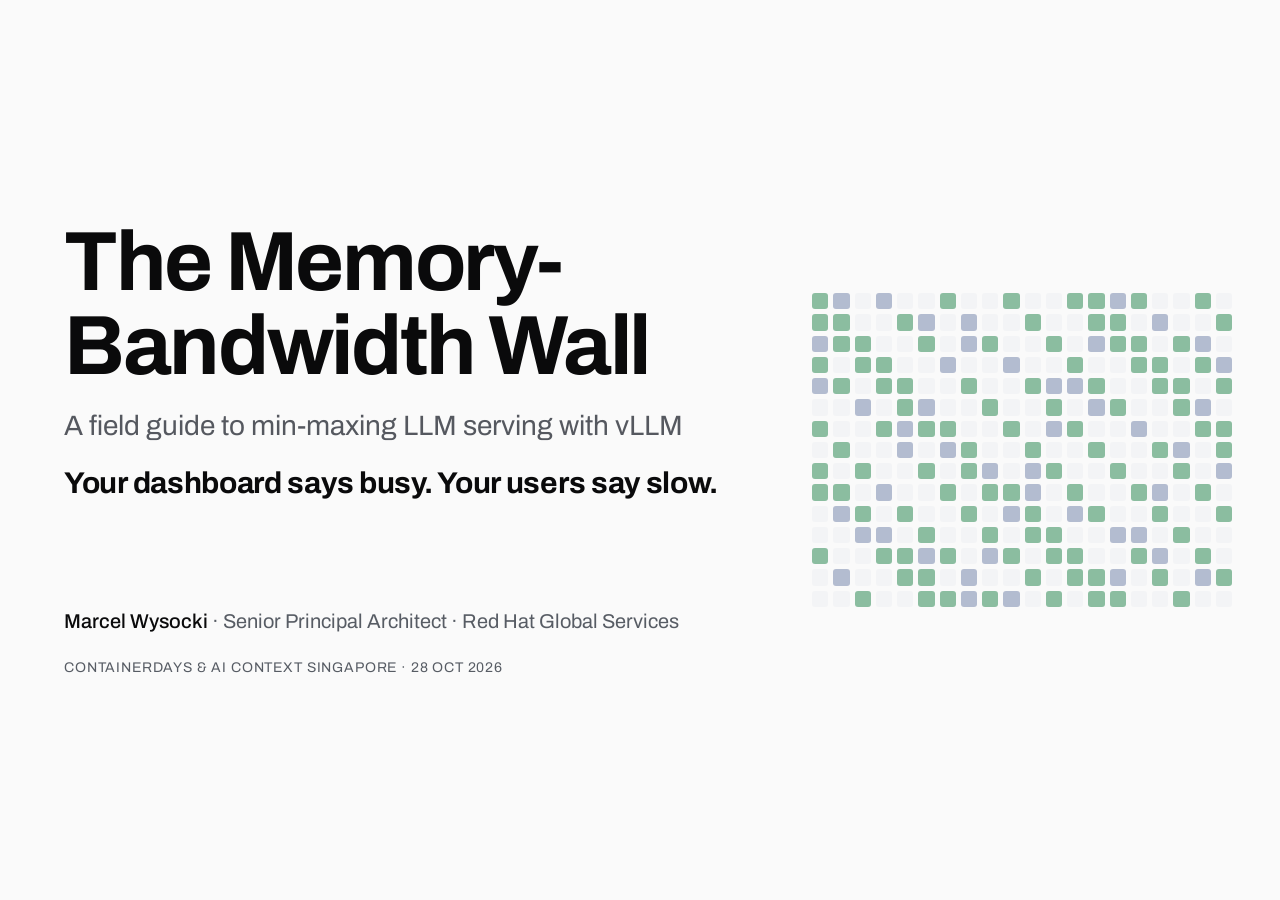
==== commit 83fdeecc: "Link downloadable field guide and remove title disclaimer" ====
--- a/deck.html
+++ b/deck.html
@@ -17,11 +17,11 @@
   <h1>The Memory-<br>Bandwidth Wall</h1>
   <p class="lede">A field guide to min-maxing LLM serving with vLLM</p>
   <p class="hookline">Your dashboard says busy. Your users say slow.</p>
-  <p class="eq" data-step="1">tok/s × bytes = <span class="steel">bandwidth</span></p>
-  <p class="byline"><b>Marcel Wysocki</b> · Senior Principal Architect · Red Hat Global Services<br><span class="own">Speaking for myself, not for Red Hat.</span></p>
-  <aside class="notes">
-    <p>[pause 2s: look up and smile] Your GPU dashboard says <strong>busy</strong>, and your users say slow. Your GPU isn't slow. <strong>It's starving.</strong> [beat] Good afternoon. I'm Marcel, speaking for myself. Today we'll estimate the decode speed limit, then apply the tuning levers to one vLLM deployment. You'll leave with that experiment and an eval recipe to check whether your changes are good enough to ship.</p>
-    <p>[click] We'll keep coming back to this: tokens per second, times <strong>bytes per token</strong>, equals bandwidth. Skip repeated work, min the bytes, max the tokens per read.</p>
+  <p class="eq" data-step="1"><span class="steel">bandwidth</span> ÷ bytes per token = tok/s</p>
+  <p class="byline"><b>Marcel Wysocki</b> · Senior Principal Architect · Red Hat Global Services</p>
+  <aside class="notes">
+    <p>[pause 2s: look up and smile] Your GPU dashboard says <strong>busy</strong>, and your users say slow. Your GPU isn't slow. <strong>It's starving.</strong> [beat] Good afternoon. I'm Marcel. Today we'll estimate the decode speed limit, then apply the tuning levers to one vLLM deployment. You'll leave with that experiment and an eval recipe to check whether your changes are good enough to ship.</p>
+    <p>[click] We'll keep coming back to this: bandwidth divided by <strong>bytes per token</strong> gives tokens per second. Skip repeated work, min the bytes, max the tokens per read.</p>
   </aside>
 </section>
 
@@ -37,7 +37,7 @@
       <div class="st warn dc"><span class="dot"></span><h3>Decode</h3><p>One token per step. Rereads weights and KV.</p><span class="lchips life-demo decode-demo" data-step="3"><i class="w">weights</i><i class="k">K</i><i class="v">V</i><i class="next-token">token</i></span></div>
       <div class="st stream"><span class="dot"></span><h3>Stream</h3><p>Tokens back to the user.</p><div class="life-demo stream-demo" data-step="4" role="img" aria-label="Output streams to the user one token at a time"><i>Here</i><i> you</i><i> go.</i></div></div>
     </div>
-    <p class="say" data-step="4">Today's session focuses on the <b>three middle stages</b>.</p>
+    <p class="say" data-step="4">This talk is about the <b>three middle stages</b>.</p>
   </div>
   <aside class="notes">
     <p>First, let's follow a request through the server. The tokenizer splits your prompt into pieces called tokens and gives each an ID. The model turns those IDs into lists of numbers it can calculate with.</p>
@@ -74,7 +74,7 @@
   </div>
   <p class="foot">Schematic. Qwen3.8-27B bf16 checkpoint: 55.6 GB; a decode step reads about 51 GB of it.</p>
   <aside class="notes">
-    <p>Let's zoom in on decode. The model produces a token, adds it to the context, and <strong>goes around again</strong>. [pause 3s: follow one decode loop]</p>
+    <p>Decode is a loop. The model produces a token, adds it to the context, and <strong>goes around again</strong>. [pause 3s: follow one decode loop]</p>
     <p>[click] We'll use Qwen3.8 27B in bf16: sixteen bits per weight. Its saved weights, the checkpoint, occupy about fifty-six gigabytes. Text decode reads about <strong>fifty-one</strong>; the file also contains components this step doesn't read.</p>
     <p>[click] Each lap also adds a row to the KV cache and reads the cache. The weights stay the same size, but the conversation <strong>keeps growing</strong>.</p>
   </aside>
@@ -99,7 +99,7 @@
   <p class="foot">Schematic.</p>
   <aside class="notes">
     <p>Those two phases make different demands on the same chip. A long prefill has lots of tokens to work on together, keeping the matrix units busy. We usually hit the <strong>compute limit</strong>.</p>
-    <p>[click] A single conversation has to wait: token ten needs token nine. Decode does a little math, then <strong>waits for bytes</strong> from memory. That's our starting point. <strong>A large batch</strong>, with many conversations processed together, can push decode toward compute; a short prefill can hit the memory limit.</p>
+    <p>[click] A single conversation has to wait: token ten needs token nine. Decode does a little math, then <strong>waits for bytes</strong> from memory. That's our starting point. <strong>A large batch</strong>, with many conversations processed together, can make decode compute-bound; a short prefill can be limited by memory bandwidth.</p>
   </aside>
 </section>
 
@@ -108,12 +108,12 @@
   <h2>Your GPU isn't slow. It's starving.</h2>
   <div class="stage bus">
     <div class="die"><span class="tag">GPU · compute</span><div class="cores idle" data-repeat="36"><i></i></div><span class="tokout" data-step="2" aria-hidden="true"><i></i></span></div>
-    <div class="wirebox"><svg class="gauge" data-step="2" viewBox="-30 0 180 66" aria-hidden="true"><path class="g-track" d="M10 60A50 50 0 0 1 110 60"/><path class="g-spec" d="M103.3 35A50 50 0 0 1 110 60"/><text class="g-speclbl" x="110" y="15" text-anchor="middle">rated max</text><line class="g-needle" x1="60" y1="60" x2="60" y2="18"/><circle class="g-hub" cx="60" cy="60" r="4"/></svg><span class="wl" data-step="1">the pipe: a fixed speed per GPU</span><div class="wire" aria-hidden="true"><i></i><i></i><i></i><i></i><i></i><i></i></div><span class="wl" data-step="1">each token needs <b class="steel">the weights</b> to cross it</span></div>
+    <div class="wirebox"><svg class="gauge" data-step="2" viewBox="-30 0 180 66" aria-hidden="true"><path class="g-track" d="M10 60A50 50 0 0 1 110 60"/><path class="g-spec" d="M103.3 35A50 50 0 0 1 110 60"/><text class="g-speclbl" x="110" y="-6" text-anchor="middle">rated max</text><line class="g-needle" x1="60" y1="60" x2="60" y2="18"/><circle class="g-hub" cx="60" cy="60" r="4"/></svg><span class="wl" data-step="1">the pipe: a fixed speed per GPU</span><div class="wire" aria-hidden="true"><i></i><i></i><i></i><i></i><i></i><i></i></div><span class="wl" data-step="1">each token needs <b class="steel">the weights</b> to cross it</span></div>
     <div class="mem"><span class="tag">HBM, high-bandwidth memory · weights</span><div class="hbm3d" aria-hidden="true"><div class="stk"><i style="--i:0"></i><i style="--i:1"></i><i style="--i:2"></i><i style="--i:3"></i><i style="--i:4"></i><i style="--i:5"></i><i style="--i:6"></i><i style="--i:7"></i></div></div><span class="mkey dielbl"><i class="ky w"></i>weights <i class="ky rt"></i>runtime <i class="ky kv"></i>KV cache</span></div>
   </div>
   <p class="plain center" data-step="2">Tokens per second is pipe speed divided by bytes per token.</p>
-  <p class="formula-s busf" data-step="2">tok/s × bytes = <span class="steel">bandwidth</span></p>
-  <p class="rcpt" data-step="2">In vLLM: <b class="green">measure the token gap</b>, then compare it with the byte budget.</p>
+  <p class="formula-s busf" data-step="2"><span class="steel">bandwidth</span> ÷ bytes per token = tok/s</p>
+  <p class="rcpt" data-step="2">In vLLM: <b class="green">measure decode tokens per second</b>, then compare it with the ceiling.</p>
   <p class="foot">Schematic: one dense-model stream, short context, speculation off. The checkpoint is a first estimate of weight bytes read.</p>
   <aside class="notes">
     <p>Here's what that waiting looks like. The compute is ready, but it needs the weights.</p>
@@ -142,7 +142,7 @@
   <aside class="notes">
     <p>Let's try that division. One H100 SXM gives us three point three five terabytes a second. Our bf16 checkpoint is about fifty-six gigabytes. How many tokens a second for <strong>one user</strong>? Shout a number, or just think one. [hold]</p>
     <p>[click] About <strong>sixty tokens a second</strong>. On a B200, a hundred forty-four. We're using checkpoint size as a quick approximation; the actual decode read is a little different.</p>
-    <p>[click] Batching lets several users share a weight read, raising total throughput. That's <strong>across all users</strong>. But mixtures of experts can read more bytes as the batch grows. Let's see why.</p>
+    <p>[click] Batching lets several users share a weight read, raising throughput <strong>across all users</strong>. But mixtures of experts can read more bytes as the batch grows.</p>
   </aside>
 </section>
 
@@ -192,24 +192,29 @@
 
 <section class="slide" data-move="2" data-seconds="55" data-coach="Compare low and high MBU. There is no universal percentage at which tuning must stop.">
   <p class="kicker">Movement 2 · the diagnostic</p>
-  <h2>MBU tells you whether tuning can help.</h2>
+  <h2>MBU tells you whether overhead tuning can help.</h2>
   <div class="stage mbu">
     <div class="mpipe" role="img" aria-label="MBU as how full the memory pipe is">
       <span class="tag">the memory pipe · schematic</span>
       <div class="tube"><i class="flow lo"></i><i class="flow hi"></i></div>
       <span class="mlbl lo" data-step="1" data-until="2">weight reads with idle gaps between them</span>
-      <span class="mlbl hi swap-in" data-step="2">reads mostly back to back<br><b class="green">check the profile</b></span>
+      <span class="mlbl hi swap-in" data-step="2">reads mostly back to back</span>
     </div>
     <div class="mbu-side">
       <p class="plain">MBU: <b>how full the pipe is.</b></p><p class="mono formula-s">one-user tok/s ÷ one-user ceiling</p>
       <div class="verdict cool" data-step="1" data-until="2"><b>Low MBU</b><span>Kernels, launch overhead, batch shape. Tuning can help. A profile shows where.</span></div>
-      <div class="verdict hot swap-in" data-step="2"><b>High MBU</b><span>The bus is likely the limit. Confirm in a profile before you stop tuning overhead. Fewer bytes still raise tok/s.</span></div>
-    </div>
-  </div>
-  <dl class="kit" data-step="1"><dt>try</dt><dd>nsys profile --capture-range=cudaProfilerApi … vllm serve … <b>--profiler-config.profiler cuda</b></dd><dt>check</dt><dd>vllm bench serve … --profile, then nsys stats: which kernels, and the gaps between them</dd></dl>
+      <div class="verdict hot swap-in" data-step="2"><b>High MBU</b><span>The pipe is likely the limit. Confirm in a profile before you stop tuning overhead. Fewer bytes still raise tok/s.</span></div>
+    </div>
+  </div>
+  <dl class="kit complete-command" data-step="1"><dt>try</dt><dd>VLLM_WORKER_MULTIPROC_METHOD=spawn nsys profile \
+  --trace-fork-before-exec=true --cuda-graph-trace=node \
+  --capture-range=cudaProfilerApi --capture-range-end repeat \
+  vllm serve Qwen/Qwen3.8-27B <b>--profiler-config.profiler cuda</b></dd><dt>check</dt><dd>vllm bench serve --backend vllm --model Qwen/Qwen3.8-27B --dataset-name random \
+  --random-input-len 1024 --random-output-len 512 --num-prompts 2 --max-concurrency 1 --profile
+nsys stats report1.nsys-rep</dd></dl>
   <p class="foot">Model bandwidth utilization (MBU), Databricks 2023. Short-context, one-user estimate; not a hardware-counter reading. No universal stop-tuning percentage.</p>
   <aside class="notes">
-    <p>We've estimated a ceiling. Now let's compare it with what the server actually does. <strong>At short context</strong>, divide one-user tokens per second by that ceiling. That's model bandwidth utilization, or MBU.</p>
+    <p>We've estimated a ceiling. Now compare it with what the server actually does. <strong>At short context</strong>, divide one-user tokens per second by that ceiling. That's model bandwidth utilization, or MBU.</p>
     <p>[click] <strong>If it's low</strong>, look for overhead: GPU operations, their launch costs and batch shape. Profile a test server with Nsight Systems or PyTorch; never enable profiling in production.</p>
     <p>[click] <strong>If it's high</strong>, the bus may already be the limit. There's no universal percentage where tuning stops. Check the profile: are there gaps to remove, or are weight reads back to back? That tells us whether to tackle overhead or reduce bytes.</p>
   </aside>
@@ -218,59 +223,66 @@
 <section class="slide" data-move="2" data-seconds="85" data-coach="Start the running Spark case: optional defaults off, 222.5 ms to 4.49 tok/s to about 84% estimated weight MBU. Explain the 5.33 ceiling first. Point to commands; do not read flags aloud.">
   <p class="kicker">Movement 2 · field kit: measure MBU</p>
   <h2>Measure your MBU in five minutes.</h2>
-  <div class="stage fieldkit">
-    <div class="ksteps" aria-hidden="true">
-      <div class="ks" data-step="0"><span class="files"><i></i><i></i><i></i></span><b>bytes</b><span>weights read per step</span></div>
-      <div class="ks" data-step="1"><span class="gap"><i></i><em></em><i></i></span><b>token gap</b><span>time per output token</span></div>
-      <div class="ks" data-step="2"><span class="div">÷</span><b>divide</b><span>measured speed ÷ ceiling</span></div>
-    </div>
-    <pre class="code"><span data-step="0"><span class="cm"># 1 · Qwen3.8-27B: estimated text-decode weight read 51.25 GB; files 55.56 GB</span>
-python3 weight-accounting.py /path/to/pinned/snapshot  <span class="cm"># script in handout</span>
-<span class="cm"># Spark: 273 GB/s ÷ 51.25 GB ≈ 5.33 tok/s</span>
-</span><span data-step="1"><span class="cm"># 2 · quick check against the warm Spark server; full saved-prompt runs in handout</span>
-vllm bench serve --backend vllm --model qwen38 --tokenizer Qwen/Qwen3.8-27B \
-  --port 18082 --dataset-name random --seed 1234 \
+  <div class="stage fieldkit self-contained">
+    <pre class="code bytes" data-step="0"># 1 · Fetch the index, not the weights
+MODEL=Qwen/Qwen3.8-27B
+REV=1d4bf0f2ff6012fd82039f2fa52739d0dd7c60c0
+curl -fsSL "https://huggingface.co/$MODEL/resolve/"\
+"$REV/model.safetensors.index.json" |
+  jq '.metadata.total_size / 1e9'
+
+# 55.56 GB: the whole checkpoint
+# Text decode reads about 51.25 GB.
+# Vision, MTP and most input embeddings
+# aren't read at each text-decode step.
+# Text-decode byte estimate: handout §1</pre>
+    <pre class="code bench" data-step="1"># 2 · Warm server: qwen38 on port 18082
+vllm bench serve --backend vllm --model qwen38 \
+  --tokenizer Qwen/Qwen3.8-27B --port 18082 \
+  --dataset-name random --seed 1234 \
   --random-input-len 128 --random-output-len 128 \
-  --max-concurrency 1 --num-prompts 4 --num-warmups 1 --ignore-eos --temperature 0
-</span><span data-step="2"><span class="cm"># 3 · short-context, one-user estimate</span>
-MBU = (1000 ÷ <b>Mean TPOT</b> in milliseconds) ÷ (memory bytes/s ÷ estimated weight bytes/step)</span></pre>
-  </div>
-  <p class="say" data-step="2">Spark · untuned baseline: <b>222.5 ms</b> TPOT ≈ <b>4.49 tok/s</b> ÷ 5.33 ≈ <b>84% MBU</b>.</p>
-  <p class="foot">DGX Spark · Qwen3.8-27B bf16 · vLLM 0.32.0 · 25 Oct 2026. Median: 3 × 16 saved coding prompts, 128 output tokens. Eager, prefix/chunking off. Weight estimate omits vision, MTP, full input embeddings and KV/state traffic. 273 GB/s: NVIDIA. Warm-server diagnostic above; exact runs: handout.</p>
-  <aside class="notes">
-    <p>Let's use my DGX Spark as a running example, with Qwen three point eight 27B on vLLM. Text decode reads about fifty-one gigabytes of weights per step. Divide the Spark's bandwidth by that: about five point three tokens a second. [pause 3s: point to the division]</p>
-    <p>[click] I started with <strong>one request at a time</strong>, with compilation, CUDA graphs, chunking and prefix caching off. We'll add them back one by one. Three repeated runs gave about two hundred twenty-three milliseconds per output token. The command here is a quick diagnostic; the handout has the exact test.</p>
-    <p>[click] That gives four point five decode tokens a second, roughly <strong>eighty-four percent</strong> estimated MBU. [pause 3s: let the result land] Even this untuned setup is using much of the estimated bandwidth. We'll see what overhead tuning can recover, then <strong>change the bytes and tokens per read</strong>.</p>
-  </aside>
-</section>
-
-<section class="slide" data-move="3" data-play="fit" data-seconds="55" data-coach="Ask how many 128k conversations fit; wait five seconds, then reveal two. Emphasize ideal payload versus startup capacity.">
+  --max-concurrency 1 --num-prompts 4 \
+  --num-warmups 1 --ignore-eos --temperature 0</pre>
+    <pre class="code calculation" data-step="2"># 3 · Use Mean TPOT, not aggregate output tok/s
+ceiling = 273 GB/s ÷ 51.25 GB = 5.33 tok/s
+measured = 1000 ÷ 222.5 ms = 4.49 tok/s
+MBU = 4.49 ÷ 5.33 ≈ 84%</pre>
+  </div>
+  <p class="say" data-step="2">Spark · untuned baseline: <b>222.5 ms</b> TPOT (time per output token) ≈ <b>4.49 tok/s</b> ÷ 5.33 ≈ <b>84% MBU</b>.</p>
+  <p class="foot">DGX Spark · Qwen3.8-27B bf16 · vLLM 0.32.0 · 25 Oct 2026. Median: 3 × 16 saved coding prompts, 128 output tokens. Eager, prefix/chunking off. Weight estimate omits vision, MTP (multi-token prediction) layers, full input embeddings and KV/state traffic. 273 GB/s: NVIDIA. Warm-server diagnostic above; repeatable test: handout §2.</p>
+  <aside class="notes">
+    <p>Let's use my DGX Spark as a running example, with Qwen three point eight 27B on vLLM. The curl command gets the whole checkpoint size. Text decode reads less: about fifty-one gigabytes per step. The handout accounts for the difference. Divide the Spark's bandwidth by that: about five point three tokens a second. [pause 3s: point to the division]</p>
+    <p>[click] I started with <strong>one request at a time</strong>, with compilation, CUDA graphs, chunking and prefix caching off. Three repeated runs gave about two hundred twenty-three milliseconds per output token, the TPOT. The command here is a quick diagnostic; the handout has a repeatable test.</p>
+    <p>[click] That gives four point five decode tokens a second, roughly <strong>eighty-four percent</strong> estimated MBU. [pause 3s: let the result land] Even this untuned setup is using much of the estimated bandwidth. We'll restore the defaults, then <strong>change the bytes and tokens per read</strong>.</p>
+  </aside>
+</section>
+
+<section class="slide" data-move="3" data-play="fit" data-seconds="55" data-coach="Use the DGX Spark as a worked example. Weights and runtime come first; the bar spans the chosen server budget. Ask how many 128k conversations fit, then reveal three. Distinguish ideal payload from startup capacity.">
   <p class="kicker">Movement 3 · what the GPU holds</p>
-  <h2>Three things fight for the same GPU memory.</h2>
+  <h2>Weights and runtime come first. The KV cache gets the rest.</h2>
   <div class="stage hbm">
     <div class="hbmbar">
       <div class="seg w"><span>weights<br><b>51.7 GiB</b><br><span class="eqv">= 55.6 GB</span></span></div>
       <div class="seg rt"><span>runtime</span></div>
       <div class="seg kvarea"><span class="violet" data-until="1">KV cache<br>gets the rest</span>
-        <div class="kvfill short" data-step="1" data-until="2" data-repeat="27"><i></i></div>
-        <div class="kvfill long swap-in" data-step="2" data-repeat="2"><i></i></div>
+        <div class="kvfill short" data-step="1" data-until="2" data-repeat="45"><i></i></div>
+        <div class="kvfill long swap-in" data-step="2" data-repeat="3"><i></i></div>
       </div>
-      <div class="seg rsv"><span>8% reserve</span></div>
     </div>
     <div class="hbm-legend">
-      <div><span class="tag">H100 SXM · 79.6 GiB · <span class="nc">Qwen3.8-27B</span> bf16 · KV 64 KiB per token + 147 MiB per conversation</span></div>
+      <div><span class="tag">DGX Spark example · server budget 85.2 GiB · <span class="nc">Qwen3.8-27B</span> bf16 · utilization 0.70</span></div>
     </div>
     <div class="fitcount" data-step="1">
-      <span class="tag">ideal payload capacity · conversations</span>
+      <span class="tag">conversations · ideal payload estimate</span>
       <span class="huge">0</span>
       <span class="ctxlbl" data-ctx="8,8,128">8k context</span>
     </div>
   </div>
-  <p class="foot">Computed, GiB: 79.6 (nvidia-smi) × 0.92 (vLLM default --gpu-memory-utilization) − 51.7 weights (the 55.6 GB checkpoint) − 4 assumed runtime = 17.5 for KV, ÷ (64 KiB × context + 147 MiB state) per conversation. Bar to scale. Measure vLLM's startup capacity.</p>
-  <aside class="notes">
-    <p>Bandwidth is only our first constraint. The conversations also have to fit in memory. Weights take a fixed amount, and the server needs temporary working space too. The <strong>KV cache gets what's left</strong>.</p>
-    <p>[click] Back to our twenty-seven-billion-parameter model on the H100. Its weights occupy about two thirds of the card. Ideal arithmetic leaves room for twenty-seven conversations at eight k tokens. Stretch them to a hundred twenty-eight k: how many fit now? [hold]</p>
-    <p>[click] <strong>Two.</strong> Same card, same model, longer context. Copies and padding cost extra, so check the server's <strong>startup capacity</strong> before promising how many requests it can hold.</p>
+  <p class="foot">Spark1 records: 121.6877 GiB system memory × chosen 0.70 − 51.7471 GiB checkpoint − 4 GiB assumed runtime ≈ 29.4 GiB. Divide by 64 KiB × context + 147 MiB state. Bar spans the selected 85.2 GiB server budget, to scale. Payload estimate; check startup capacity.</p>
+  <aside class="notes">
+    <p>On this DGX Spark, our seventy-percent setting gives the server about eighty-five gigabytes, in binary units. <strong>Weights and runtime come first</strong>. The <strong>KV cache gets what's left</strong>.</p>
+    <p>[click] For our twenty-seven-billion-parameter model, that leaves about twenty-nine for cache, assuming four for runtime. Ideal arithmetic fits <strong>forty-five conversations at eight k</strong> tokens. Stretch each to a hundred twenty-eight k: how many now? [hold]</p>
+    <p>[click] <strong>Three.</strong> Same machine and model, longer context. State copies and block padding cost more. Check the server's <strong>startup capacity</strong> before promising an admission count.</p>
   </aside>
 </section>
 
@@ -285,7 +297,7 @@
       <div class="res" data-step="2">= <b class="violet" data-vals="0,0,64" data-suf=" KiB">64 KiB</b> per token: one slab</div>
       <p class="mono formula-s" data-step="2">2 × 16 × 4 × 256 × 2 B = 65,536 B = 64 KiB</p>
       <div class="res big2" data-step="3">× 131,072 tokens = <b class="violet" data-vals="0,0,0,8" data-suf=" GiB" data-ms="1800" style="--d:.3s">8 GiB</b> for <u>one</u> 128k conversation</div>
-      <p class="plain sm" data-step="3" style="--d:1.4s">+ the other 48 layers (Gated DeltaNet): one fixed 147 MiB state. Payload ≈ 8.1 GiB, before copies and padding.</p>
+      <p class="plain sm" data-step="3" style="--d:1.4s">+ the other 48 layers (Gated DeltaNet): one fixed 147 MiB state. Payload ≈ 8.1 GiB, before state copies and block padding.</p>
     </div>
     <div class="kv3d big" aria-hidden="true">
       <div class="kvscene">
@@ -301,7 +313,7 @@
       </div>
     </div>
   </div>
-  <p class="foot">Qwen3.8-27B config.json: 64 layers, 16 full attention (4 KV heads, head_dim 256), 48 Gated DeltaNet with 146.8 MiB fixed state per sequence (fp32 recurrent, bf16 convolution) (vLLM v0.31.0 mamba_utils.py). Strips schematic.</p>
+  <p class="foot">Qwen3.8-27B config.json: 64 layers, 16 full attention (4 KV heads, head_dim 256), 48 Gated DeltaNet with 146.8 MiB fixed state per sequence (fp32 recurrent, bf16 convolution) (vLLM 0.31.0 mamba_utils.py). Strips schematic.</p>
   <aside class="notes">
     <p>Let's work out the cache for one conversation. Every token leaves a key and a value in each attention layer. [pause 3s: point to K and V]</p>
     <p>[click] This model has sixteen attention layers, each with four sets of keys and values, called KV heads. Each key and value holds two hundred fifty-six numbers; bf16 uses two bytes per number.</p>
@@ -310,7 +322,7 @@
   </aside>
 </section>
 
-<section class="slide" data-move="3" data-seconds="50" data-coach="Advance one context at a time. Separate demanded memory from what fits on the H100.">
+<section class="slide" data-move="3" data-seconds="50" data-coach="Advance one context at a time. Separate demanded memory from the Spark's chosen cache budget.">
   <p class="kicker">Movement 3 · problem 2</p>
   <h2>At long context, the KV cache outgrows the weights.</h2>
   <div class="stage grow">
@@ -322,8 +334,8 @@
   </div>
   <p class="foot">Computed: 16 users × (64 KiB × tokens + 147 MiB state) = 6.3 / 34.3 / 130.3 GiB at 4k / 32k / 128k; weights 51.7 GiB (the 55.6 GB checkpoint). Depth to scale; front face schematic.</p>
   <aside class="notes">
-    <p>Now imagine sixteen users, each keeping a longer conversation. We're plotting their memory demand; they won't all fit on our H100. At four k, their cache is about six gigabytes.</p>
-    <p>[click] At thirty-two k, it's thirty-four gigabytes, and we've already run out of room on that card.</p>
+    <p>Now imagine sixteen users, each keeping a longer conversation. We're plotting their memory demand; they won't all fit in the Spark's chosen cache budget. At four k, their cache is about six gigabytes.</p>
+    <p>[click] At thirty-two k, it's thirty-four gigabytes, and we've already exceeded that cache budget.</p>
     <p>[click] At a hundred twenty-eight k, it's a hundred thirty gigabytes, two and a half times the weights. Only a quarter of this model's layers grow with context. Even so, above about fifty k, these users <strong>read more KV than weights</strong> each step. That changes <strong>what you should optimize</strong>.</p>
   </aside>
 </section>
@@ -351,7 +363,7 @@
   </div>
   <dl class="kit" data-step="1"><dt>try</dt><dd><b>--max-num-batched-tokens</b> 2048 · 8192 · 16384   (scheduling-step token budget)</dd><dt>check</dt><dd>P95 (95th percentile) vllm:inter_token_latency_seconds vs P95 TTFT (time to first token)</dd></dl>
   <p class="say" data-step="1"><span class="green">Chunked prefill</span>: slices of the prompt, interleaved with everyone's decode.</p>
-  <p class="foot">Stall timeline schematic. vLLM v0.31.0: chunked prefill on by default; --max-num-batched-tokens defaults to 8192 (H100/H200) and 16384 (B200).</p>
+  <p class="foot">Timeline schematic. vLLM 0.32.0 serving defaults: chunked prefill on where supported; --max-num-batched-tokens = 8192 on Spark (GB10), H100/H200; 16384 on B200.</p>
   <aside class="notes">
     <p>There's one more problem before we choose a fix. Your users are decoding happily, and someone sends a hundred-thousand-token prompt. If the GPU takes that whole prefill at once, <strong>everyone else's stream stalls</strong>. [pause 2s: let the stall show]</p>
     <p>[click] Chunked prefill slices it up, leaving room for decode between slices. It's on by default in vLLM. The <strong>token budget</strong> per scheduling step controls the tradeoff: how long the new request waits versus gaps in everyone else's stream. <strong>Watch both</strong> at P ninety-five, the cutoff before the slowest five percent. Helping one can hurt the other.</p>
@@ -387,17 +399,17 @@
       <div class="turn" data-step="1"><span class="who">step 2</span><i class="c sys">system</i><i class="c tools">tools</i><i class="c hist">task</i><i class="c q">tool result</i></div>
       <div class="turn" data-step="1" style="--d:.15s"><span class="who">step 3</span><i class="c sys">system</i><i class="c tools">tools</i><i class="c hist">task</i><i class="c hist">tool result</i><i class="c q">diff</i></div>
       <div class="turn" data-step="1" style="--d:.3s"><span class="who">step 4</span><i class="c sys">system</i><i class="c tools">tools</i><i class="c hist">task</i><i class="c hist">tool result</i><i class="c hist">diff</i><i class="c q">test log</i></div>
-      <p class="rcount" data-step="1"><b data-vals="0,12,0">0</b> chips recomputed</p>
+      <p class="rcount" data-step="1"><b data-vals="0,12,0">0</b> repeated pieces recomputed</p>
     </div>
     <div class="pricebox"><span class="tag" data-vals="0,0,1" data-map="cache miss: recompute all,cache hit: reused prefix">cache miss: recompute all</span><span class="huge" data-vals="0.66,0.66,0.022" data-decs="2,2,3" data-pre="$">$0.66</span><span class="u" data-vals="0,0,1" data-map="per 1M input tokens,per 1M cached input tokens">per 1M input tokens</span></div>
   </div>
   <p class="say" data-step="2">Developers with the same harness and tools can <span class="green">share the prefix.</span></p>
   <dl class="kit" data-step="2"><dt>try</dt><dd>on by default · compare with <b>--no-enable-prefix-caching</b></dd><dt>check</dt><dd>sum(rate(vllm:prefix_cache_hits_total[5m])) / sum(rate(vllm:prefix_cache_queries_total[5m]))</dd></dl>
-  <p class="foot">Turns schematic. Price: DeepSeek V4-Pro, off-peak, checked 25 Oct 2026. Share prefixes within an approved group; use different secret "cache_salt" values across required isolation boundaries (vLLM v0.31.0).</p>
-  <aside class="notes">
-    <p>Think about a coding agent. Its first request contains the system prompt, the tools and your task.</p>
-    <p>[click] Then a tool returns. The agent sends all of that again, plus the result. Next comes a diff, then a test log. Without caching, the server processes the same beginning over and over.</p>
-    <p>[click] Prefix caching reuses stored KV for the <strong>exact matching beginning</strong> and computes <strong>only the new tail</strong>. It's on by default. Developers sharing a harness, tools and system prompt can share that prefix. A cache salt is a secret value sent with each request to control reuse. <strong>Share one within the team</strong>; use separate salts for groups that need isolation.</p>
+  <p class="foot">Turns schematic. Price: DeepSeek V4-Pro, off-peak, checked 25 Oct 2026. Share prefixes within an approved group; use different secret "cache_salt" values across required isolation boundaries (vLLM 0.31.0).</p>
+  <aside class="notes">
+    <p>A coding agent's first request contains the system prompt, the tools and your task.</p>
+    <p>[click] Then a tool returns. The agent resends everything, plus the result. Next comes a diff, then a test log. Without caching, it reprocesses the same beginning.</p>
+    <p>[click] Prefix caching reuses stored KV for the <strong>exact matching beginning</strong> and computes <strong>only the new tail</strong>. It's on by default. The price shown is thirty times lower for cached input. Developers sharing a harness, tools and system prompt can share that prefix. A cache salt is a secret value sent with each request to control reuse. <strong>Share one within the team</strong>; use separate salts for groups that need isolation.</p>
   </aside>
 </section>
 
@@ -417,53 +429,53 @@
     </div>
   </div>
   <p class="say" data-step="1">More <span class="green">capacity</span>, with <span class="steel">transfer time</span> to pay. Reload only when the transfer beats the recompute: measure it.</p>
-  <dl class="kit"><dt>try</dt><dd>LMCache MP (a separate cache process) · <b>--mamba-cache-mode align</b> · Qwen disk recipe: handout</dd><dt>check</dt><dd>sum(rate(vllm:external_prefix_cache_hits_total[5m])) / sum(rate(vllm:external_prefix_cache_queries_total[5m]))</dd></dl>
-  <p class="foot">Discrete-GPU tiers, schematic; the Spark shares CPU/GPU memory, so its experiment uses disk without CPU retention. vLLM v0.31.0: CPU offload size is GiB summed across GPUs. Router-visible native offload needs "self_describing_kv_events" and KV event publishing, both off by default. Bandwidths: vendor specs, PCIe 5 x16, Gen4–Gen5 NVMe.</p>
+  <dl class="kit"><dt>try</dt><dd>LMCache multiprocess server · <b>--mamba-cache-mode align</b> · disk-reuse procedure: handout</dd><dt>check</dt><dd>sum(rate(vllm:external_prefix_cache_hits_total[5m])) / sum(rate(vllm:external_prefix_cache_queries_total[5m]))</dd></dl>
+  <p class="foot">Discrete-GPU tiers, schematic; the Spark shares CPU/GPU memory, so its experiment uses disk without CPU retention. vLLM 0.31.0: CPU offload size is GiB summed across GPUs. Router-visible native offload needs "self_describing_kv_events" and KV event publishing, both off by default. Bandwidths: vendor specs, PCIe 5 x16, Gen4–Gen5 NVMe.</p>
   <aside class="notes">
     <p>On a discrete GPU, we can offload prefixes to CPU memory. LMCache also supports flash and remote storage. The Spark shares its CPU and GPU memory, so our experiment skips CPU retention and <strong>uses disk</strong>.</p>
-    <p>[click] Compare <strong>reload with recompute</strong>, <strong>including transfer time</strong>. Restart the cache process to prove reuse from disk. Later, a router also needs updates when cached blocks move; enable those events for offloaded prefixes.</p>
+    <p>[click] Compare <strong>reload with recompute</strong>, <strong>including transfer time</strong>. To verify reuse from disk, restart the cache process, then check the hit rate. Enable KV events, off by default, so a router can find offloaded prefixes.</p>
   </aside>
 </section>
 
 <section class="slide" data-move="4" data-play="belt" data-seconds="65" data-coach="Let each belt change settle. Distinguish checkpoint estimates from measured speed and Blackwell W4A4 from Hopper fallback.">
   <p class="kicker">Movement 4 · lever 2 · fewer weight bytes</p>
-  <h2>Weight quantization shrinks the weight read. The ceiling rises in proportion.</h2>
+  <h2>Weight quantization shrinks the <span class="nw">weight read.</span> The ceiling rises in proportion.</h2>
   <div class="stage shrink">
-    <div class="wb slabrow"><span class="tag">Qwen3.8-27B checkpoint · same weights, fewer bytes each · thickness to scale</span><div class="slab"><div class="cub cmat" aria-hidden="true"><i class="f"></i><i class="s"></i><i class="t"></i></div></div><b class="huge" data-vals="55.6,30.9,21.9" data-dec="1" data-suf=" GB" data-ms="1400">55.6 GB</b><span class="fmt" data-vals="0,1,2" data-map="bf16 · 16 bits,FP8 · 8 bits,NVFP4 · 4.5-bit feed-forward · FP8 attention" style="--d:.7s">bf16 · 16 bits</span></div>
+    <div class="wb slabrow"><span class="tag">Qwen3.8-27B checkpoint · same weights, fewer bytes each · thickness to scale</span><div class="slab"><div class="cub cmat" aria-hidden="true"><i class="f"></i><i class="s"></i><i class="t"></i></div></div><b class="huge" data-vals="55.6,30.9,21.9" data-dec="1" data-suf=" GB" data-ms="1400">55.6 GB</b><span class="fmt" data-vals="0,1,2" data-map="bf16 · 16 bits,FP8 · 8 bits,NVFP4 · 4.5-bit feed-forward · FP8 attention">bf16 · 16 bits</span></div>
     <div class="wb"><span class="tag">one-user ceiling · B200, 8 TB/s · one box = one token's weights</span><div class="belt"><i class="boxes"></i><i class="gpu">GPU</i></div><b class="huge green" data-vals="144,259,365" data-suf=" tok/s" data-ms="1400">144 tok/s</b></div>
   </div>
-  <p class="say" data-step="3">NVFP4 runs W4A4 (4-bit weights, 4-bit activations: the values passed between layers) only on Blackwell (B200). On Hopper, vLLM falls back to W4A16: <span class="steel">4-bit weights, 16-bit activations</span>.</p>
-  <dl class="kit" data-step="3"><dt>try</dt><dd>Blackwell: vllm serve <b>nvidia/Qwen3.8-27B-NVFP4</b> · Hopper: <b>--quantization fp8_per_tensor</b></dd><dt>check</dt><dd>log "Model loading took X GiB"; a Marlin warning means no 4-bit math</dd></dl>
-  <p class="foot">Belt schematic. Sizes: Qwen/Qwen3.8-27B, -FP8, nvidia/Qwen3.8-27B-NVFP4 (NVFP4 feed-forward blocks and lm_head; FP8 attention and DeltaNet). NVFP4: 4-bit values, an 8-bit scale per 16 weights, an FP32 scale per tensor. B200 8 TB/s: NVIDIA spec. vLLM v0.31.0: plain <span class="nw">--quantization fp8</span> no longer quantizes a bf16 checkpoint at load.</p>
-  <aside class="notes">
-    <p>Now let's shrink the weights. Our bf16 checkpoint is fifty-six gigabytes; the B200 ceiling is a hundred forty-four tokens a second.</p>
+  <p class="say" data-step="3">NVFP4 runs W4A4 (4-bit weights, 4-bit activations: the values passed between layers) only on Blackwell (B200, GB10). On Hopper, vLLM falls back to W4A16: <span class="steel">4-bit weights, 16-bit activations</span>.</p>
+  <dl class="kit" data-step="3"><dt>Blackwell</dt><dd>vllm serve <b>nvidia/Qwen3.8-27B-NVFP4</b></dd><dt>Hopper</dt><dd>vllm serve Qwen/Qwen3.8-27B <b>--quantization fp8_per_tensor</b></dd><dt>check</dt><dd>log "Model loading took X GiB"; a Marlin warning means no 4-bit math</dd></dl>
+  <p class="foot">Belt schematic. Sizes: Qwen/Qwen3.8-27B, -FP8, nvidia/Qwen3.8-27B-NVFP4 (NVFP4 feed-forward blocks and lm_head; FP8 attention and DeltaNet). NVFP4: 4-bit values, an 8-bit scale per 16 weights, an FP32 scale per tensor. B200 8 TB/s: NVIDIA spec. vLLM 0.31.0: plain <span class="nw">--quantization fp8</span> no longer quantizes a bf16 checkpoint at load.</p>
+  <aside class="notes">
+    <p>Lever two: shrink the weights. Our bf16 checkpoint is fifty-six gigabytes; the B200 ceiling is a hundred forty-four tokens a second.</p>
     <p>[click] FP8 nearly halves the file, so the <strong>estimated ceiling</strong> nearly doubles.</p>
     <p>[click] NVFP4 gets it to twenty-two gigabytes. Four-bit layers use <strong>under a third</strong> of bf16; attention and DeltaNet stay in FP8. The whole file is about two fifths. These are estimates, not measured speedups. [pause 3s: gesture the smaller weight read]</p>
     <p>[click] <strong>On Blackwell</strong>, four-bit layers use W4A4: four-bit weights and activations, the values passed between layers. <strong>H100 lacks FP4 math</strong> and uses sixteen-bit activations. I'd start with FP8 there; FP8-per-tensor converts bf16 at load.</p>
   </aside>
 </section>
 
-<section class="slide" data-move="4" data-seconds="45" data-coach="Show one value rounded to one tick. If behind, say: 'With scales, four-bit layers use about 4.5 bits per weight; test the quality.' Then Shift+Right.">
+<section class="slide" data-move="4" data-seconds="45" data-coach="Show one value rounded to one tick. A block is sixteen weights sharing one scale. The tensor scale adjusts the whole array's range so its block scales fit in FP8. Reconstruct an approximate weight by multiplying the four-bit value by the block scale and tensor scale. This worked example assumes a tensor scale of one. If behind, say: 'With scales, four-bit layers use about 4.5 bits per weight; test the quality.' Then Shift+Right.">
   <p class="kicker">Movement 4 · lever 2 · how NVFP4 works</p>
   <h2>NVFP4 stores 4-bit values with two levels of scale.</h2>
   <div class="stage fp4">
-    <div class="fp4-scale" data-step="1"><b>÷ 0.8125</b><span>4.70 ÷ 6 = 0.78, stored as the nearest 8-bit float, once per 16 weights, so the biggest weight lands near 6.</span></div>
+    <div class="fp4-scale" data-step="1"><b>÷ 0.8125</b><span>4.70 ÷ 6 = 0.78, rounded to the nearest 8-bit float: 0.8125. One scale per 16 weights puts the largest near 6.</span></div>
     <div class="fp4-row">
       <div class="cells bf" data-until="2"><i>0.81</i><i>−0.12</i><i>2.40</i><i class="tr">0.33</i><i>−1.05</i><i class="tr">0.07</i><i class="mx tr">4.70</i><i>−0.66</i><i>0.19</i><i>1.62</i><i>−2.95</i><i>0.48</i><i>−0.02</i><i>0.91</i><i>−0.37</i><i>1.24</i></div>
       <div class="cells q swap-in" data-step="2"><i>1</i><i>0</i><i>3</i><i class="tr">0.5</i><i>−1.5</i><i class="tr">0</i><i class="mx tr">6</i><i>−1</i><i>0</i><i>2</i><i>−4</i><i>0.5</i><i>0</i><i>1</i><i>−0.5</i><i>1.5</i></div>
     </div>
-    <div class="ruler" data-step="1"><span class="tag">the values NVFP4 can hold</span><div class="rl"></div></div>
+    <div class="ruler" data-step="1"><div class="rl"></div><span class="tag">the values NVFP4 can hold</span></div>
     <div class="fp4-tensor" data-step="3"><b>FP32 (32-bit float) tensor scale</b><div class="minis" data-repeat="6"><i></i></div><span class="tag">blocks of 16, one 8-bit scale each</span></div>
     <p class="say" data-step="4">Including scales, each weight uses <span class="green">under a third</span> of bf16 storage.</p>
     <p class="formula-s" data-step="4">4-bit values plus an 8-bit scale per 16 weights: 4.5 bits per weight.</p>
   </div>
   <p class="foot">NVIDIA, "Introducing NVFP4" (Jun 2025) · Four Over Six, arXiv:2512.02010. Example block computed by hand, round to nearest; block scale rounded to FP8 (E4M3).</p>
   <aside class="notes">
-    <p>To see what we're giving up, take a group of sixteen weights.</p>
-    <p>[click] We divide by a block scale to bring them into range.</p>
-    <p>[click] Then each value snaps to the nearest available tick. That's where the <strong>rounding error</strong> comes from.</p>
-    <p>[click] We store an eight-bit scale for each block and a thirty-two-bit scale for the whole tensor, the larger weight array, so we can recover the range.</p>
-    <p>[click] With that overhead, storage is about <strong>four and a half bits per weight</strong>, still under a third of bf16. The next question is whether that rounding changes the answers we care about.</p>
+    <p>A <strong>block</strong> is sixteen weights.</p>
+    <p>[click] Its scale is a <strong>shared multiplier</strong>, stored in eight bits. Divide by it to fit the four-bit range.</p>
+    <p>[click] Then round to the nearest available value. That introduces <strong>error</strong>.</p>
+    <p>[click] A thirty-two-bit scale covers the whole tensor, the larger weight array. It adjusts the overall range so <strong>block scales fit in eight bits</strong>. Multiply each stored value by <strong>both scales</strong> to recover an approximate weight.</p>
+    <p>[click] With scales, storage is about <strong>four and a half bits per weight</strong>, under a third of bf16. Now check quality.</p>
   </aside>
 </section>
 
@@ -471,40 +483,42 @@
   <p class="kicker">Movement 4 · lever 2 · the quality checks</p>
   <h2>NVFP4 vs bf16: published score changes.</h2>
   <div class="stage gate2">
-    <p class="plain">Score change in percentage points; negative means lower. Aggregate scores alone do not establish unchanged quality.</p>
-    <div class="axis2" data-step="0"><span style="--x:0">−10</span><span style="--x:35.71">−5</span><span style="--x:71.43">0 = bf16</span><span style="--x:100">+4</span></div>
-    <div class="qrow" data-step="1"><div class="ql"><b>MMLU-Pro · knowledge</b><span>Qwen3.8-Flash-Next · 88.5 → 88.2 · 1 seed</span></div><div class="qtrack"><i class="zero"></i><i class="qdot" style="--x:69.29"></i></div><em class="steel">−0.30 points</em></div>
-    <div class="qrow" data-step="2"><div class="ql"><b>SWE-bench Verified · coding agents</b><span>Qwen3.8-Flash-Next · 80.6 → 79.4 · 500 tasks, 1 seed</span></div><div class="qtrack"><i class="zero"></i><i class="qdot" style="--x:62.86"></i></div><em class="steel">−1.20 points</em></div>
-    <div class="qrow" data-step="3"><div class="ql"><b>MMLU-Pro · knowledge</b><span>Gemma-4-31B, thinking off · 85.41 → 84.50 · 3-seed mean</span></div><div class="qtrack"><i class="zero"></i><i class="qdot" style="--x:64.93"></i></div><em class="steel">−0.91 points</em></div>
-    <div class="qrow" data-step="4"><div class="ql"><b>MATH-500 · math</b><span>Gemma-4-31B, thinking off · 89.40 → 85.07 · 500 problems</span></div><div class="qtrack"><i class="zero"></i><i class="qdot" style="--x:40.5"></i></div><em class="steel">−4.33 points</em></div>
+    <p class="plain">Example budget: <b>at most 1.5 points loss</b>. <span class="green">Within budget</span> / <span class="fail">over budget</span>.<br>Dots are published means; paired uncertainty intervals are unavailable.</p>
+    <div class="axis2" data-step="0"><span style="--x:0">−10</span><span style="--x:35.71">−5</span><span class="budget-cut" style="--x:60.71">−1.5</span><span class="baseline" style="--x:71.43">0 = bf16</span><span style="--x:100">+4</span></div>
+    <div class="qrow within" data-step="1"><div class="ql"><b>MMLU-Pro · knowledge</b><span>Qwen3.8-Flash-Next · 88.5 → 88.2 · 1 seed</span></div><div class="qtrack"><i class="zero"></i><i class="qdot" style="--x:69.29"></i></div><em class="green">−0.30 points</em></div>
+    <div class="qrow within" data-step="2"><div class="ql"><b>SWE-bench Verified · coding agents</b><span>Qwen3.8-Flash-Next · 80.6 → 79.4 · 500 tasks, 1 seed</span></div><div class="qtrack"><i class="zero"></i><i class="qdot" style="--x:62.86"></i></div><em class="green">−1.20 points</em></div>
+    <div class="qrow within" data-step="3"><div class="ql"><b>MMLU-Pro · knowledge</b><span>Gemma-4-31B, thinking off · 85.41 → 84.50 · 3-seed mean</span></div><div class="qtrack"><i class="zero"></i><i class="qdot" style="--x:64.93"></i></div><em class="green">−0.91 points</em></div>
+    <div class="qrow outside" data-step="4"><div class="ql"><b>MATH-500 · math</b><span>Gemma-4-31B, thinking off · 89.40 → 85.07 · 500 problems</span></div><div class="qtrack"><i class="zero"></i><i class="qdot" style="--x:40.5"></i></div><em class="fail">−4.33 points</em></div>
     <p class="say" data-step="5">Different quantized layers. <span class="green">Gate on your workload</span>, not on one exam.</p>
   </div>
-  <dl class="kit" data-step="5"><dt>try</dt><dd>lm-eval run --model local-chat-completions --apply_chat_template … <b>--tasks mmlu_pro</b></dd><dt>check</dt><dd>own tasks too; repeat both; match cache state; quality-loss budget: guide §5</dd></dl>
+  <dl class="kit complete-command" data-step="5"><dt>try</dt><dd>lm-eval run --model local-chat-completions --apply_chat_template \
+  --model_args model=Qwen/Qwen3.8-27B,base_url=http://localhost:8000/v1/chat/completions \
+  <b>--tasks mmlu_pro</b> --num_fewshot 0 --seed 1234 --log_samples --output_path results/baseline</dd><dt>check</dt><dd>repeat both; pair cases/seeds; keep quality loss within your predeclared budget (slide 36)</dd></dl>
   <p class="foot">RedHatAI model cards, evaluated on vLLM: Qwen3.8-Flash-Next-NVFP4 (1 seed, expert linears W4A4); gemma-4-31B-it-NVFP4 (3-seed means, block linears W4A4, lm-eval 0.4.11, zero-shot). No paired uncertainty interval is available here.</p>
   <aside class="notes">
-    <p>Now let's check the answers. These dots show <strong>published score changes</strong> from bf16 to NVFP4. Left of zero means lower; this doesn't establish unchanged quality.</p>
-    <p>[click] First, Qwen3.8 Flash Next quantizes only the experts. Its MMLU-Pro knowledge score drops about a third of a point.</p>
+    <p>These dots show <strong>published score changes</strong> from bf16 to NVFP4. The green band allows one point five percentage points of loss in this example; red is outside that budget. A small drop in the mean doesn't prove quality held.</p>
+    <p>[click] First, Qwen3.8 Flash Next quantizes only the experts. Its MMLU-Pro knowledge score drops three tenths of a point.</p>
     <p>[click] On SWE-bench Verified, where coding agents fix GitHub issues, it loses one point two percentage points across five hundred tasks. That's <strong>one run</strong>.</p>
-    <p>[click] Now dense Gemma 4 31B: reasoning off, main matrix operations quantized. Over three seeds, its knowledge score drops about a point.</p>
-    <p>[click] On competition math, it loses <strong>four point three three points</strong>. That's a workload I'd want to investigate. [pause 3s: leave the math drop visible]</p>
+    <p>[click] Now dense Gemma 4 31B: thinking off, main matrix operations quantized. Over three seeds, its knowledge score drops just under a point.</p>
+    <p>[click] On competition math, it loses <strong>four point three three points</strong>. I'd investigate that workload. [pause 3s: leave the math drop visible]</p>
     <p>[click] The model, task and quantized layers all matter. <strong>Check your own workload</strong> before shipping; we'll finish with that recipe.</p>
   </aside>
 </section>
 
-<section class="slide" data-move="4" data-seconds="30" data-coach="Recall the earlier two-conversation prediction. Four is an ideal capacity estimate, not an admission guarantee.">
+<section class="slide" data-move="4" data-seconds="30" data-coach="Recall the Spark three-conversation prediction. Seven with FP8 is ideal arithmetic; confirm startup capacity.">
   <p class="kicker">Movement 4 · lever 3 · fewer KV bytes</p>
   <h2>FP8 KV first. More conversations fit.</h2>
   <div class="stage kvq">
-    <span class="tag">ideal payload budget after weights and runtime: ≈ 17.5 GiB</span>
-    <div class="kvslots"><div class="blk"><i></i><i></i><i data-step="1" style="--d:.25s"></i><i data-step="1" style="--d:.25s"></i></div></div>
-    <div class="fitcount2"><span class="tag">128k conversations · ideal payload estimate</span><b class="huge" data-vals="0,1" data-map="2,4" style="--d:.6s">2</b></div>
+    <span class="tag">ideal payload budget after weights and runtime: ≈ 29.4 GiB on the Spark</span>
+    <div class="kvslots"><div class="blk"><i></i><i></i><i></i><i data-step="1" style="--d:.25s"></i><i data-step="1" style="--d:.25s"></i><i data-step="1" style="--d:.25s"></i><i data-step="1" style="--d:.25s"></i></div></div>
+    <div class="fitcount2"><span class="tag">conversations · ideal payload estimate</span><b class="huge" data-vals="0,1" data-map="3,7" style="--d:.6s">3</b><span class="ctxlbl">128k context</span></div>
     <div class="ladder" data-step="1"><span class="on">FP8 · roughly half the payload</span></div>
   </div>
-  <dl class="kit" data-step="1"><dt>try</dt><dd>vllm serve … <b>--kv-cache-dtype fp8</b></dd><dt>check</dt><dd>startup log "GPU KV cache size: N tokens", before and after</dd></dl>
-  <p class="foot">Qwen3.8-27B at 128k, 17.5 GiB budget (slide 11): 8.1 GiB per conversation in bf16, 4.1 GiB in FP8, each with its unchanged 147 MiB state. Estimates, not measured admission limits.</p>
-  <aside class="notes">
-    <p>Let's go back to the conversations that didn't fit. We estimated room for two at a hundred twenty-eight k. This time we'll shrink the cache instead of the weights.</p>
-    <p>[click] FP8 roughly halves the <strong>attention cache</strong>, so the same budget allows four. The <strong>fixed DeltaNet state stays wide</strong>. That's ideal arithmetic; <strong>confirm the capacity</strong> in the startup log.</p>
+  <dl class="kit" data-step="1"><dt>try</dt><dd>vllm serve Qwen/Qwen3.8-27B <b>--kv-cache-dtype fp8</b></dd><dt>check</dt><dd>startup log "GPU KV cache size: N tokens", before and after</dd></dl>
+  <p class="foot">DGX Spark, Qwen3.8-27B at 128k; ≈ 29.4 GiB payload budget (slide 11): 8.1 GiB per bf16 conversation, 4.1 GiB in FP8, including unchanged 147 MiB state. Estimates, not measured admissions; startup allocation also includes state copies and padding.</p>
+  <aside class="notes">
+    <p>Back to the conversations that didn't fit. Our Spark estimate allowed three at a hundred twenty-eight k. This time we'll shrink the cache instead of the weights.</p>
+    <p>[click] FP8 roughly halves the <strong>attention cache</strong>, so the same budget allows seven. The <strong>fixed DeltaNet state stays wide</strong>. That's ideal arithmetic; <strong>confirm the capacity</strong> in the startup log.</p>
   </aside>
 </section>
 
@@ -528,11 +542,11 @@
     </div>
     <div class="pside">
       <div class="pcase" data-step="1"><span class="tag"><span class="src">vLLM's published burst test</span> · <span class="nw">Llama-3.3-70B</span> · 4× H100 · P99 (99th percentile) TTFT</span><div class="pv"><b class="steel">17 s</b><span>bf16 KV</span><b class="green">1.3 s</b><span>FP8 KV</span></div></div>
-      <div class="pcase" data-step="2"><span class="tag">Qwen3-30B-A3B-Instruct-2507 · MoE · 2× H100 · memory to spare</span><div class="pv"><b>same</b><span>FP8 KV = bf16 KV</span></div></div>
+      <div class="pcase" data-step="2"><span class="tag">Qwen3-30B-A3B-Instruct-2507 · MoE · 2× H100 · memory to spare</span><div class="pv"><b>same</b><span>throughput, FP8 KV vs bf16 KV</span></div></div>
       <p class="pflag" data-step="3">No calibrated KV scales in the checkpoint: vLLM uses a default scale and logs a warning.</p>
     </div>
   </div>
-  <p class="foot">vLLM blog, 22 Apr 2026 (crossover, gpt-oss-20b, v0.19.1, concurrency 1; full FP8 crosses at 22,109 on H100, ≈ 13k on B200) and 11 May 2026 (burst TTFT, 300 prompts, 1,024 in / 512 out, v0.20.2). Curve shape schematic. Default scale: vLLM v0.31.0 kv_cache.py.</p>
+  <p class="foot">vLLM blog, 22 Apr 2026 (crossover, gpt-oss-20b, v0.19.1, concurrency 1; full FP8 crosses at 22,109 on H100, ≈ 13k on B200) and 11 May 2026 (Llama burst TTFT, 300 prompts, 1,024 in / 512 out; Qwen throughput across request rates; v0.20.2). Curve shape schematic. Default scale: vLLM 0.31.0 kv_cache.py.</p>
   <aside class="notes">
     <p>Does a smaller cache make each token faster? At short context, <strong>weights dominate</strong>, and conversion can make FP8 KV slower. Here, gpt-oss 20B on H100 pulls ahead near eight thousand tokens, with windowed layers kept in bf16. <strong>Measure your own crossover</strong>.</p>
     <p>[click] Capacity can help sooner: more requests fit, so fewer wait for cache room. In this vLLM burst, three hundred prompts arrived together: Llama 3.3 70B on four H100s. P99 first-token latency fell from seventeen seconds to one point three.</p>
@@ -543,7 +557,7 @@
 
 <section class="slide" data-move="4" data-play="grid" data-seconds="40" data-coach="One channel, one grid. If behind, say: 'Lower-bit designs must place codes where the data lives.' Then Shift+Right to K versus V.">
   <p class="kicker">Movement 4 · lever 3 · asymmetric quantization</p>
-  <h2>A KV channel can be off-center. Put the codes where its values are.</h2>
+  <h2>Cached values can cluster away from zero. <br>Put the quantization levels where the values are.</h2>
   <div class="stage asym">
     <svg class="nl" viewBox="0 0 1152 300" role="img" aria-label="Number line with symmetric and asymmetric 4-bit grids">
       <path class="axis" d="M40 150 H1112"/>
@@ -562,7 +576,7 @@
     <div class="used" data-step="1"><span class="tag">codes that land in range</span><b class="huge">9 / 16</b></div>
   </div>
   <p class="say" data-step="3">At 2 bits there are only 4 codes. Wasting half leaves 2 usable codes.<br><span class="steel">vLLM's FP8 KV stays symmetric</span>: 8 bits have codes to spare.</p>
-  <p class="foot">Worked example, one channel in [−0.4, 2.0]. Symmetric: scale = 2.0 ÷ 7, codes −8…7. Asymmetric: scale = 2.4 ÷ 15, zero-point shifts the grid. KIVI, arXiv:2402.02750. vLLM v0.31.0 FP8 KV is symmetric only (compressed_tensors.py:1095).</p>
+  <p class="foot">Worked example, one channel in [−0.4, 2.0]. Symmetric: scale = 2.0 ÷ 7, codes −8…7. Asymmetric: scale = 2.4 ÷ 15, zero-point shifts the grid. KIVI, arXiv:2402.02750. vLLM 0.31.0 FP8 KV is symmetric only (compressed_tensors.py:1095).</p>
   <aside class="notes">
     <p>To fit more context with fewer bits, we need to place the available values carefully. Here, one channel means the <strong>same coordinate across tokens</strong>. Most values sit above zero.</p>
     <p>[click] With a symmetric grid centered on zero, seven of sixteen codes land where there's no data. [pause 2s: point to the unused codes]</p>
@@ -571,7 +585,7 @@
   </aside>
 </section>
 
-<section class="slide" data-move="4" data-seconds="60" data-coach="Point to the changed attention winner, then the unchanged shares. Ask the six-bit question, wait five seconds, reveal the measured split.">
+<section class="slide" data-move="4" data-seconds="60" data-coach="Point to the changed attention winner, then the unchanged shares. Ask how to split the same storage budget, wait five seconds, reveal the measured split. Both choices average three bits per number; the reference uses eight bits for each key and value.">
   <p class="kicker">Movement 4 · lever 3 · K costs more than V</p>
   <h2>A key error changes who gets attention. A value error changes the mix.</h2>
   <div class="stage kvsens">
@@ -588,13 +602,13 @@
       <p class="cap">shifts by 0.23 × the error: <span class="teal">a change in the mix</span>, not always harmless</p>
     </div>
   </div>
-  <div class="ppl" data-step="3"><div class="pc"><span class="tag">6 bits · <span class="violet">keys 4</span> + <span class="teal">values 2</span></span><b class="green">10.1</b></div><div class="pc"><span class="tag">6 bits · <span class="violet">keys 2</span> + <span class="teal">values 4</span></span><b class="fail">31.5</b></div><p>perplexity, lower is better (8-bit K and V: 9.95). <b>Give the bits to <span class="violet">K</span>, in this measured example.</b></p></div>
-  <p class="foot">Attention shares: illustrative, softmax over scores [2.0, 1.2, 0.4, 0.9]. Perplexity: Wikitext, Transformers KIVI-HQQ, KVTuner arXiv:2502.04420 Table 2 (Llama3-8B-Instruct; KV8 baseline 9.95). QAQ, arXiv:2403.04643, §3.1.</p>
+  <div class="ppl" data-step="3"><div class="pc"><span class="tag"><span class="violet">4-bit keys</span> + <span class="teal">2-bit values</span></span><b class="green">10.1</b></div><div class="pc"><span class="tag"><span class="violet">2-bit keys</span> + <span class="teal">4-bit values</span></span><b class="fail">31.5</b></div><p><b class="src">KVTuner · Table 2</b><br>Both average <b>3 bits per number</b>.<br>Reference (8-bit keys, 8-bit values): 9.95.<br>Perplexity: lower is better. <b>Give more bits to <span class="violet">K</span> here.</b></p></div>
+  <p class="foot">KVTuner: Sensitivity-Aware Layer-wise Mixed Precision KV Cache Quantization for Efficient and Nearly Lossless LLM Inference. arXiv:2502.04420, Table 2: Llama3-8B-Instruct, Wikitext, Transformers KIVI-HQQ. Attention shares are illustrative: softmax over [2.0, 1.2, 0.4, 0.9]. Mechanism: QAQ, arXiv:2403.04643, §3.1.</p>
   <aside class="notes">
     <p>We can give keys and values different numbers of bits. <strong>Keys set</strong> each token's attention; <strong>values supply</strong> what gets mixed. Here, token one gets half the attention.</p>
-    <p>[click] Change a key and token two wins. Attention now favors a different token.</p>
-    <p>[click] Change a value and the shares stay fixed. Its output error is multiplied by point two three. With six bits to split, where would you spend more? [hold]</p>
-    <p>[click] A KVTuner test on Llama three 8B tried that split. Perplexity measures surprise at real text; lower is better. Using four-bit keys and two-bit values keeps it close to eight-bit precision. Reverse the split: thirty-one point five. <strong>Here, keys need more bits</strong>.</p>
+    <p>[click] Change a key and token two wins.</p>
+    <p>[click] Change a value and the shares stay fixed. Its output error is multiplied by point two three. Same storage budget: more bits for keys or values? [hold]</p>
+    <p>[click] KVTuner tried four-bit keys and two-bit values, then the reverse: <strong>three bits per number on average</strong>. Perplexity, lower is better: ten point one versus thirty-one point five. The eight-bit reference uses <strong>eight bits for each</strong>. Here, keys need more bits.</p>
   </aside>
 </section>
 
@@ -609,10 +623,10 @@
     <div class="hb hot2" data-step="1"><b>turboquant_k8v4</b><div class="b"><i style="--w:78"></i></div><em>75–80%</em></div>
   </div>
   <p class="say" data-step="2">Start with FP8. Reach for k8v4 only when FP8's room isn't enough, and <b>time it on your GPU</b> first.</p>
-  <dl class="kit"><dt>try</dt><dd>vllm serve … <b>--kv-cache-dtype turboquant_k8v4</b></dd><dt>check</dt><dd>startup log "GPU KV cache size: N tokens", Mean TPOT and P95 TTFT, all vs fp8</dd></dl>
+  <dl class="kit"><dt>try</dt><dd>vllm serve Qwen/Qwen3.8-27B <b>--kv-cache-dtype turboquant_k8v4</b></dd><dt>check</dt><dd>startup log "GPU KV cache size: N tokens", Mean TPOT and P95 TTFT, all vs fp8</dd></dl>
   <p class="foot">vLLM blog, 11 May 2026, v0.20.2, offline, 200 prompts: k8v4 throughput 80% of bf16 (Qwen3-30B-A3B, 2×H100) and 75% (Llama-3.3-70B, 4×H100); 2.4× measured capacity; "no significant advantage over FP8". FP8 2.0×: 16 ÷ 8 bits per KV value.</p>
   <aside class="notes">
-    <p>vLLM offers a different split: TurboQuant k8v4, eight-bit keys and four-bit values. These tests held two point four times the bf16 cache payload, versus two times for FP8.</p>
+    <p>vLLM offers a different split: TurboQuant k8v4, eight-bit keys and four-bit values. These tests held two point four times the bf16 cache payload; FP8 gives two times by bit count.</p>
     <p>[click] In the two model tests shown here, <strong>throughput fell</strong> to seventy-five to eighty percent of bf16.</p>
     <p>[click] I'd start with FP8. If capacity still blocks you, try k8v4 and <strong>time it before keeping it</strong>.</p>
   </aside>
@@ -629,7 +643,7 @@
     <div class="verify" data-step="2"><span>target model checks all five in one pass</span></div>
     <div class="srow"><span class="who">kept</span><span class="tk ok" data-step="3">self</span><span class="tk ok" data-step="3" style="--d:.1s">,</span><span class="tk ok" data-step="3" style="--d:.2s">path</span><span class="tk fix" data-step="3" style="--d:.3s" data-cap="from the target">)</span><span class="gain" data-step="3" style="--d:.9s">4 tokens · 1 weight read</span></div>
   </div>
-  <p class="foot">Greedy illustration; sampled decoding preserves the target distribution in theory; finite-precision numerics can differ (vLLM v0.31.0 lossless guarantees). Leviathan et al., arXiv:2211.17192: 2×–3× on T5-XXL, batch 1.</p>
+  <p class="foot">Greedy illustration; sampled decoding preserves the target distribution in theory; finite-precision numerics can differ (vLLM 0.31.0 lossless guarantees). Leviathan et al., arXiv:2211.17192: 2×–3× on T5-XXL, batch 1.</p>
   <aside class="notes">
     <p>So far we've saved work or reduced bytes. Speculative decoding tries to get <strong>several tokens from each</strong> expensive weight read.</p>
     <p>[click] First, a drafter guesses a few tokens ahead. That's a <strong>cheaper predictor</strong>, such as a smaller model or extra prediction layers attached to the main model.</p>
@@ -640,9 +654,9 @@
 
 <section class="slide" data-move="4" data-play="accept" data-seconds="50" data-coach="Ask about 70%, wait five seconds, then reveal about three. Point from acceptance length to the clock: both must be measured.">
   <p class="kicker">Movement 4 · lever 4 · the math, without the math</p>
-  <h2>Acceptance, not the flag, sets tokens per pass.</h2>
+  <h2>Tokens per pass depend on acceptance.</h2>
   <div class="stage accsim">
-    <p class="plain">Draft 5 tokens. Each is right with some chance. <span class="green">Keep them until the first miss</span>, then the big model adds one of its own.</p>
+    <p class="plain">Draft 5 tokens. Each is right with some chance. <span class="green">Keep them until the first miss</span>, then the target adds one of its own.</p>
     <div class="simrow" data-a="0.5"><b>50% right</b><div class="chips"><i></i><i></i><i></i><i></i><i></i><i class="bonus">+1</i></div><span class="pass">…</span><div class="avg" data-step="1"><em>avg</em><b class="run">–</b></div></div>
     <div class="simrow" data-a="0.7"><b>70% right</b><div class="chips"><i></i><i></i><i></i><i></i><i></i><i class="bonus">+1</i></div><span class="pass">…</span><div class="avg" data-step="1"><em>avg</em><b class="run">–</b></div></div>
     <div class="simrow" data-a="0.9"><b>90% right</b><div class="chips"><i></i><i></i><i></i><i></i><i></i><i class="bonus">+1</i></div><span class="pass">…</span><div class="avg" data-step="1"><em>avg</em><b class="run">–</b></div></div>
@@ -662,15 +676,17 @@
   <h2>Match the drafter to your traffic.</h2>
   <div class="stage accept">
     <div class="picks">
-      <div class="cool"><b>Trained draft layers</b><span>EAGLE-3, DSpark or the model's own draft layers (MTP, multi-token prediction). <span class="src">A published Qwen3.8-27B DSpark speculator:</span> <b class="green">3.76</b> output tokens per pass, including the target token, on tool calls. <i class="nb">Agent receipt: acceptance, not a measured speedup.</i></span></div>
+      <div class="cool"><b>Trained draft heads</b><span>EAGLE-3, DSpark or the model's own draft layers (MTP, multi-token prediction). <span class="src">A published Qwen3.8-27B DSpark speculator:</span> <b class="green">3.76</b> output tokens per pass, including the target token, on tool calls. <i class="nb">Acceptance only; speedup not measured.</i></span></div>
       <div class="cool" data-step="1"><b>N-gram lookup</b><span>Match the latest tokens to an earlier prompt sequence; propose what followed. No training.</span></div>
-      <div class="hot" data-step="3"><b>Never</b><span>a draft model as slow as the target</span></div>
+      <div class="hot" data-step="3"><b>Never use</b><span>a draft model as slow as the target.</span></div>
     </div>
     <p class="rowcap" data-step="1">n-gram speedup</p>
     <div class="arow" data-step="1"><span class="who">instructions</span><span class="tk ok">the</span><span class="tk ok">answer</span><span class="tk no">depends</span><span class="tk dim">on</span><span class="tk dim">what</span><div class="am"><i style="--w:48"></i></div><b class="ax">1.16×</b></div>
     <div class="arow" data-step="2"><span class="who">summaries</span><span class="tk ok">the</span><span class="tk ok">quarterly</span><span class="tk ok">revenue</span><span class="tk ok">rose</span><span class="tk no">by</span><div class="am"><i style="--w:100"></i></div><b class="ax">2.42×</b></div>
   </div>
-  <dl class="kit" data-step="3"><dt>MTP only</dt><dd>-sc '{"method":"mtp","num_speculative_tokens":1}'   (try 1 before 4)</dd><dt>n-gram</dt><dd>-sc '{"method":"ngram","num_speculative_tokens":3,"prompt_lookup_min":2,"prompt_lookup_max":4}'</dd><dt>check</dt><dd>log "SpecDecoding metrics: Mean acceptance length" and Mean TPOT</dd></dl>
+  <dl class="kit complete-command" data-step="3"><dt>MTP · start at 1</dt><dd>vllm serve Qwen/Qwen3.8-27B \
+  -sc '{"method":"mtp","num_speculative_tokens":1}'</dd><dt>n-gram</dt><dd>vllm serve Qwen/Qwen3.8-27B \
+  -sc '{"method":"ngram","num_speculative_tokens":3,"prompt_lookup_min":2,"prompt_lookup_max":4}'</dd><dt>check</dt><dd>log "SpecDecoding metrics: Mean acceptance length" and Mean TPOT</dd></dl>
   <p class="foot">Token rows illustrative. n-gram (prompt lookup, Vicuna-13B): Alpaca 1.16×, CNN/DailyMail 2.42× (arXiv:2503.01840, Table 1). <span class="nw">RedHatAI/Qwen3.8-27B-speculator.dspark</span>, vLLM 0.29.0, acceptance length including the target token: tool calls 3.76, writing 3.77, math 5.74.</p>
   <aside class="notes">
     <p>For agents, try compatible prediction layers, called draft heads: EAGLE-3, DSpark or multi-token prediction. This Qwen DSpark result is almost four tokens per pass on tool calls; we still need to time it.</p>
@@ -680,46 +696,49 @@
   </aside>
 </section>
 
-<section class="slide" data-move="4" data-seconds="60" data-coach="Frame this as the practical experiment: apply the session levers to one deployment. Left is the short diagnostic; right is the recorded long coding-request replay. Each panel has its own scale. Use the two scales separately. Name the latency cost and the matched KV change.">
+<section class="slide" data-move="4" data-seconds="60" data-coach="Start with the measured bf16 baseline using normal vLLM execution defaults, then apply the session levers to one deployment. Left is the short diagnostic; right is the recorded long coding-request replay. Each panel has its own scale. Compare four, eight and sixteen in flight. Name the common 64 GiB allocation and compare throughput with first-token wait; the handout explains how to run a matched comparison. Short test: attention KV is about 9.4 MB against 17.6 GB of weights per step. The long replay is not short-context: median 79k input. Prefix-token hits fall from 97.34% to 95.46% to 92.96%. Smaller formats add capacity; format-specific kernels and cache layout can offset byte savings, but their individual costs were not isolated. Treat lower precision as a capacity option, then measure throughput, first-token wait and quality.">
   <p class="kicker">Movement 4 · the practical experiment</p>
-  <h2>Practical experiment: tune one vLLM deployment</h2>
+  <h2>Practical experiment: tune one vLLM deployment.</h2>
   <div class="stage sparkcase">
     <div class="spark-panel" style="--max:60">
       <h3>1. Diagnose, then tune</h3>
       <span class="tag">output tok/s · 1 client · 128 output tokens</span>
       <div class="spark-rows">
-        <div class="hb base" data-step="0" style="--w:4.4648"><b>bf16 · eager</b><div class="b"><i></i></div><em>4.46</em></div>
-        <div class="hb base" data-step="0" style="--w:4.45077"><b>Restore defaults</b><div class="b"><i></i></div><em>4.45</em></div>
-        <div class="hb" data-step="1" style="--w:12.10561"><b>Quantize weights</b><div class="b"><i></i></div><em>12.11</em></div>
+        <div class="hb base" data-step="0" style="--w:4.45077"><b>bf16 · defaults</b><div class="b"><i></i></div><em>4.45</em></div>
+        <div class="hb" data-step="1" style="--w:12.10561"><b>NVFP4 weights</b><div class="b"><i></i></div><em>12.11</em></div>
         <div class="hb flat" data-step="2" style="--w:12.09336"><b>Try FP8 KV</b><div class="b"><i></i></div><em>12.09</em></div>
-        <div class="hb flat" data-step="2" style="--w:12.02839"><b>Try NVFP4 KV</b><div class="b"><i></i></div><em>12.03</em></div>
-        <div class="hb" data-step="3" style="--w:50.18806"><b>DSpark · 7 draft tokens</b><div class="b"><i></i></div><em>50.19</em></div>
+        <div class="hb flat" data-step="3" style="--w:12.02839"><b>Try NVFP4 KV</b><div class="b"><i></i></div><em>12.03</em></div>
+        <div class="hb" data-step="4" style="--w:50.18806"><b>DSpark · 7 draft tokens</b><div class="b"><i></i></div><em>50.19</em></div>
       </div>
       <div class="spark-axis"><span>0</span><span>60</span></div>
-      <p class="spark-caption" data-step="2">Per decode step: <b>≈9.4 MB of attention KV</b> vs ≈17.6 GB of weights. Smaller KV adds room; short decode stays flat.</p>
-    </div>
-    <div class="spark-panel spark-load" style="--max:100" data-step="4">
+      <p class="spark-caption" data-step="3">Per decode step: <b>≈9.4 MB of attention KV</b> vs ≈17.6 GB of weights. Smaller KV adds room; short decode stays flat.</p>
+    </div>
+    <div class="spark-panel spark-load" style="--max:100" data-step="5">
       <h3>2. Coding agent spawning subagents</h3>
       <span class="tag">recorded replay · median 79k in / 267 out</span>
       <table class="spark-matrix">
         <caption>Total output tok/s · below: P95 first-token wait</caption>
-        <thead><tr><th>KV format</th><th>8 in flight</th><th>16 in flight</th></tr></thead>
+        <thead><tr><th>KV · 64 GiB each</th><th>4 in flight</th><th>8 in flight</th><th>16 in flight</th></tr></thead>
         <tbody>
-          <tr><th>Default</th><td class="best"><b>89.45</b><small>8.81 s</small></td><td class="loss"><b>26.16</b><small>239.52 s</small></td></tr>
-          <tr><th>FP8</th><td class=""><b>79.59</b><small>18.75 s</small></td><td class=""><b>77.78</b><small>52.02 s</small></td></tr>
-          <tr><th>NVFP4</th><td class=""><b>53.17</b><small>42.54 s</small></td><td class=""><b>53.04</b><small>104.55 s</small></td></tr>
+          <tr data-step="5"><th>bf16 (default)</th><td class="best"><b>73.71</b><small>8.62 s</small></td><td class="best"><b>89.08</b><small>8.74 s</small></td><td class="best"><b>87.51</b><small>29.54 s</small></td></tr>
+          <tr data-step="6"><th>FP8</th><td><b>67.54</b><small>10.27 s</small></td><td><b>77.57</b><small>19.66 s</small></td><td><b>76.12</b><small>55.50 s</small></td></tr>
+          <tr data-step="7"><th>NVFP4</th><td><b>47.59</b><small>17.94 s</small></td><td><b>52.11</b><small>43.67 s</small></td><td><b>52.07</b><small>105.65 s</small></td></tr>
         </tbody>
       </table>
-      <p class="spark-caption">4 in flight, default KV: <b>74.51 tok/s · 5.31 s P95</b>.<br>Native MTP · 7 draft tokens · priming excluded.</p>
-    </div>
-  </div>
-  <p class="foot">Qwen3.8-27B · GB10 · vLLM 0.32.0 · 25–26 Oct 2026. Medians of 3 × 16 requests. Left: drafter uses default KV. Right: recorded replay; priming excluded. Different traffic: do not multiply gains. Long-context quality unchecked. Runs and ranges: handout.</p>
-  <aside class="notes">
-    <p>Now let's <strong>put those levers together</strong>. Our Spark starts near four point five tokens a second. Defaults barely change decode.</p>
-    <p>[click] <strong>Weight quantization</strong> takes us to twelve point one, shrinking the weight read.</p>
-    <p>[click] Smaller KV stays near twelve <strong>in this short test</strong>; weights still dominate.</p>
-    <p>[click] The separate drafter hits fifty here; the longer replay uses <strong>native MTP</strong>.</p>
-    <p>[click] Picture a <strong>coding agent spawning subagents</strong>: several calls in flight. We replay sixteen recorded coding requests: long histories, short replies. Typically <strong>seventy-nine thousand input tokens</strong>, with two hundred and sixty-seven output tokens. Default KV wins at eight; FP8 helps at sixteen. This tests serving, <strong>not a live agent run</strong>. [pause 3s: point from throughput to first-token wait]</p>
+      <p class="spark-caption" data-step="8"><b>More token capacity did not mean more throughput.</b><br>64 GiB per format; same 8 GiB memory guard.</p>
+    </div>
+  </div>
+  <p class="foot">Qwen3.8-27B · GB10 · vLLM 0.32.0 · 25–27 Oct 2026. Right: NVFP4 weights, native MTP7; FP4 kernel autotuning off. Medians: 3 × 16 requests; 2 × Spark1 + Spark2; primers excluded. 4-in-flight run before restart; thermal/order effects possible. Don't multiply gains across workloads. Experiment methods: handout.</p>
+  <aside class="notes">
+    <p><strong>bf16 defaults</strong>: <strong>four point five</strong> tokens a second.</p>
+    <p>[click] <strong>NVFP4 weights</strong>: twelve point one.</p>
+    <p>[click] FP8 KV <strong>stays flat</strong>: KV is tiny beside the weights.</p>
+    <p>[click] NVFP4 too.</p>
+    <p>[click] DSpark reaches fifty; long requests use <strong>native MTP</strong>.</p>
+    <p>[click] Now the <strong>long coding-request replay</strong>: seventy-nine thousand input tokens.</p>
+    <p>[click] FP8 stores <strong>more tokens</strong>, but reuses fewer prefix tokens.</p>
+    <p>[click] NVFP4 too. Kernel costs may offset smaller reads; <strong>we haven't isolated why</strong>.</p>
+    <p>[click] At <strong>sixty-four gibibytes</strong> each, default is fastest here. Smaller KV buys room; check <strong>speed, first-token wait and quality</strong>.</p>
   </aside>
 </section>
 
@@ -755,7 +774,7 @@
   </aside>
 </section>
 
-<section class="slide" data-move="5" data-play="router" data-seconds="65" data-coach="Let several random misses show, then switch to prefix routing. Follow the same tenant color. Pause before giving the published result.">
+<section class="slide" data-move="5" data-play="router" data-seconds="50" data-coach="Let several random misses show, then switch to prefix routing. Follow the same tenant color. Pause before giving the published result.">
   <p class="kicker">Movement 5 · llm-d · route to the cache</p>
   <h2>Random routing repeats each shared prefix's prefill across pods.</h2>
   <div class="stage router">
@@ -781,15 +800,15 @@
   <dl class="kit" data-step="1"><dt>try</dt><dd>precise-prefix-cache-routing · helm chart <b>llm-d-router-standalone</b> v0.11.0</dd><dt>check</dt><dd>prefix token hit rate per pod, before and after</dd></dl>
   <p class="foot">llm-d blog, 24 Sep 2025: 8 vLLM pods × 2 H100, 32B Qwen, 150 tenants × 6,000-token shared prefix. Random vs precise prefix-aware routing.</p>
   <aside class="notes">
-    <p>Let's follow one request through that setup. Each color is a team's shared prefix; each pod has room for two. Prefix A is warm on pod one. Random routing sends this request to pod three, which computes the <strong>same six thousand tokens again</strong>. Most requests in this simulation miss that way.</p>
-    <p>[click] Switch to prefix-aware routing and A returns to pod one. It gets a hit. Requests follow their prefixes, spilling over when a pod saturates.</p>
-    <p>[click] [pause 3s: look up before the measured result] In llm-d's benchmark, sixteen H100s served a hundred fifty tenants. Ninetieth-percentile first-token latency fell from about ninety-three seconds to half a second; output throughput doubled. Random routing is a poor fit for that traffic, so <strong>measure your own gain</strong>. [beat] We've taken prefix reuse from one server to the fleet.</p>
+    <p>Each color is a team's six-thousand-token prefix; each pod holds two. Prefix A is warm on pod one. Random routing sends it elsewhere, so the <strong>same prefix is computed again</strong>.</p>
+    <p>[click] Switch to prefix-aware routing: A returns to pod one. It hits the cache. When that pod saturates, requests spill to another.</p>
+    <p>[click] [pause 3s: look up before the measured result] llm-d's sixteen-H100 benchmark cut ninetieth-percentile first-token latency from ninety-three seconds to half a second; output doubled. <strong>Measure your own gain</strong>.</p>
   </aside>
 </section>
 
 <section class="slide" data-move="5" data-seconds="60" data-coach="Reveal code and business traffic first. Ask about reasoning, wait five seconds, then reveal the near-zero gain.">
   <p class="kicker">Movement 5 · llm-d · what routing can't do</p>
-  <h2>Three workloads. Matched replicas in each test.</h2>
+  <h2>Routing saves prefill. It can't shrink decode.</h2>
   <div class="stage qserve">
     <p class="say s">llm-d's default router vs Kubernetes round-robin, same replica count per test. <span class="mute">Dashed line: round-robin, 1×.</span></p>
     <div class="hb" data-step="1"><b>Code generation · input tok/s</b><div class="b"><i style="--w:2.9"></i></div><em>2.9×</em></div>
@@ -806,20 +825,78 @@
   </aside>
 </section>
 
+<section class="slide" data-move="5" data-seconds="40" data-coach="Trace the KV payload: source GPU, network card, RoCE or InfiniBand, destination card, destination GPU. NIXL coordinates the transfer through UCX. GPUDirect RDMA avoids staging the payload in system RAM; CPU control work still exists. This is the transfer mechanism used for P/D, not automatic prefix discovery.">
+  <p class="kicker">Movement 5 · llm-d · GPU-to-GPU KV transfer</p>
+  <h2>Move cached KV directly between GPUs.</h2>
+  <div class="stage kvshare">
+    <svg viewBox="0 0 1152 390" role="img" aria-label="KV blocks A, B and C travel from the source GPU to its network card, across RoCE or InfiniBand, through the destination network card, and directly into the destination GPU. NIXL uses UCX for this GPUDirect RDMA path, without staging the KV payload in system RAM.">
+      <defs>
+        <pattern id="share-kv-dots" width="7" height="7" patternUnits="userSpaceOnUse"><rect width="7" height="7" fill="var(--violet-fill)"/><circle cx="3" cy="3" r="1.2" fill="var(--dot)"/></pattern>
+        <g id="share-prefix"><rect width="62" height="38" rx="5" style="fill:url(#share-kv-dots);stroke:var(--violet)"/><rect x="71" width="62" height="38" rx="5" style="fill:url(#share-kv-dots);stroke:var(--violet)"/><rect x="142" width="62" height="38" rx="5" style="fill:url(#share-kv-dots);stroke:var(--violet)"/><text x="31" y="25" style="fill:var(--fill-ink);font:600 16px var(--text);text-anchor:middle">A</text><text x="102" y="25" style="fill:var(--fill-ink);font:600 16px var(--text);text-anchor:middle">B</text><text x="173" y="25" style="fill:var(--fill-ink);font:600 16px var(--text);text-anchor:middle">C</text></g>
+        <g id="share-nic-board">
+          <rect width="82" height="78" rx="6" style="fill:var(--green-fill);stroke:var(--green)"/>
+          <path d="M8 16 H18 V27 H25 M8 39 H25 M8 61 H18 V51 H25 M57 27 H65 V16 H74 M57 39 H74 M57 51 H65 V61 H74" style="fill:none;stroke:var(--green-fill-ink);stroke-width:1.5;opacity:.7"/>
+          <rect x="25" y="23" width="32" height="32" rx="3" style="fill:var(--green-fill-ink)"/>
+          <path d="M33 18 V23 M41 18 V23 M49 18 V23 M33 55 V61 M41 55 V61 M49 55 V61" style="stroke:var(--green-fill-ink);stroke-width:2"/>
+          <path d="M24 71 V78 M32 71 V78 M40 71 V78 M48 71 V78 M56 71 V78" style="stroke:var(--green-fill-ink);stroke-width:4;opacity:.8"/>
+          <circle cx="8" cy="8" r="2" style="fill:var(--green-fill-ink);opacity:.65"/><circle cx="74" cy="8" r="2" style="fill:var(--green-fill-ink);opacity:.65"/>
+        </g>
+      </defs>
+      <g class="share-software">
+        <text class="share-software-title" x="576" y="34" text-anchor="middle">NIXL → UCX</text>
+        <text class="share-small" x="576" y="63" text-anchor="middle">transfer library → network backend</text>
+      </g>
+      <text class="share-pod-label" x="0" y="119">Source GPU</text>
+      <text class="share-pod-label" x="916" y="119">Destination GPU</text>
+      <rect class="share-tier share-gpu" x="0" y="142" width="236" height="140" rx="14"/>
+      <text class="share-tier-label" x="16" y="175">GPU memory</text>
+      <use href="#share-prefix" x="16" y="201"/>
+      <rect class="share-tier share-gpu" x="916" y="142" width="236" height="140" rx="14"/>
+      <text class="share-tier-label" x="932" y="175">GPU memory</text>
+      <use class="share-received" href="#share-prefix" x="932" y="201" data-step="3" style="--d:.65s"/>
+      <use class="share-nic" href="#share-nic-board" x="300" y="177"/>
+      <text class="share-nic-label" x="341" y="162" text-anchor="middle">Network card</text>
+      <use class="share-nic" href="#share-nic-board" x="770" y="177"/>
+      <text class="share-nic-label" x="811" y="162" text-anchor="middle">Network card</text>
+      <path class="share-wire share-gpu-read draw" data-step="1" pathLength="1" d="M236 216 H297"/>
+      <g class="share-wire-label" data-step="1"><text x="268" y="199" text-anchor="middle">read</text></g>
+      <g class="share-tip" data-step="1" style="--d:.6s"><path d="M289 210 L299 216 L289 222Z"/></g>
+      <path class="share-wire share-network draw" data-step="2" pathLength="1" d="M382 216 H767"/>
+      <g class="share-wire-label" data-step="2">
+        <text class="share-transport" x="576" y="188" text-anchor="middle">RoCE / InfiniBand</text>
+        <text class="share-rdma" x="576" y="255" text-anchor="middle">GPUDirect RDMA</text>
+        <text x="576" y="343" text-anchor="middle">RDMA: remote direct memory access</text>
+        <text x="576" y="369" text-anchor="middle">RoCE: RDMA over Converged Ethernet</text>
+      </g>
+      <g class="share-tip" data-step="2" style="--d:.6s"><path d="M759 210 L769 216 L759 222Z"/></g>
+      <path class="share-wire share-gpu-write draw" data-step="3" pathLength="1" d="M852 216 H913"/>
+      <g class="share-wire-label" data-step="3"><text x="884" y="199" text-anchor="middle">write</text></g>
+      <g class="share-tip" data-step="3" style="--d:.6s"><path d="M905 210 L915 216 L905 222Z"/></g>
+    </svg>
+    <p class="share-rule" data-step="3"><b>The KV payload does not stage in system RAM.</b></p>
+  </div>
+  <p class="foot">Schematic GPUDirect RDMA path: compatible registered GPU buffers and connector coordination required. llm-d P/D uses NIXL; UCX is the default backend for on-prem RoCE/InfiniBand. This transfer mechanism does not provide automatic prefix discovery.</p>
+  <aside class="notes">
+    <p><strong>NIXL coordinates the KV transfer</strong>; UCX connects it to the network.</p>
+    <p>[click] With <strong>GPUDirect RDMA</strong>, remote direct memory access, the network card reads the registered GPU buffer.</p>
+    <p>[click] The payload crosses <strong>RoCE</strong>, RDMA over Converged Ethernet, <strong>or InfiniBand</strong> to the destination card.</p>
+    <p>[click] It writes directly into the destination GPU. <strong>No system-RAM staging for the KV payload</strong>. Next, llm-d's prefill/decode split uses this path.</p>
+  </aside>
+</section>
+
 <section class="slide" data-move="5" data-seconds="45" data-coach="If behind, say: 'Tune chunked prefill first; consider separate prefill pods for long prompts and strict TTFT only with a fast KV-transfer path.' Then Shift+Right.">
   <p class="kicker">Movement 5 · llm-d · split prefill and decode</p>
-  <h2>Long prompts get their own prefill pods.</h2>
+  <h2>Disaggregated P/D: prefill pods, decode pods.</h2>
   <div class="stage pdsplit">
     <div class="pool hot"><span class="badge" data-step="1">added: prompt mostly uncached</span><span class="tag">prefill pod</span><div class="gp"><i></i><i></i></div><span>compute-bound<br>first token only</span></div>
     <div class="fabric"><span class="kvpkt"><i class="k">K</i><i class="v">V</i></span><span class="tag" data-step="1">KV copied over RDMA, by NIXL</span></div>
     <div class="pool cool"><span class="badge">picked first · cached prefix stays here</span><span class="tag">decode pod</span><div class="gp"><i></i><i></i></div><span class="cpre">cached prefix</span><span>memory-bound<br>streams tokens</span><div class="drip"><i></i><i></i><i></i></div></div>
   </div>
-  <p class="plain center" data-step="1">RDMA: direct GPU-memory copies over the network. NIXL: the library that moves the KV between GPUs.</p>
   <p class="say" data-step="1">The picker chooses the decode pod first, and adds a prefill pod <b>only when much of the prompt is uncached</b>.</p>
-  <p class="foot">Schematic. llm-d prefill/decode (P/D) docs: for 10k input tokens / 1k output tokens, not 200 input / 200 output. Standard-network fallback is for testing only. Splitwise arXiv:2311.18677 · DistServe arXiv:2401.09670.</p>
-  <aside class="notes">
-    <p>If long prompts still disrupt decode <strong>after tuning chunked prefill</strong>, we can give prefill its own pods. llm-d chooses the decode pod first. If enough of the prefix is cached there, the request stays there.</p>
-    <p>[click] If much is uncached, a prefill pod processes the prompt. NIXL, the transfer library, moves the KV directly between GPU memories over an RDMA network. Decode then streams the answer. This can help strict first-token targets, but <strong>costs GPUs and transfer time</strong>. The ordinary-network fallback is for testing.</p>
+  <p class="foot">Schematic. llm-d prefill/decode (P/D) docs: suited to about 10k in / 1k out, not 200 in / 200 out. Standard-network fallback is for testing only. Splitwise arXiv:2311.18677 · DistServe arXiv:2401.09670.</p>
+  <aside class="notes">
+    <p>Once chunked prefill is tuned, <strong>disaggregated prefill and decode</strong> can give long prompts their own pods. llm-d chooses the decode pod first. If enough of the prefix is cached there, the request stays there.</p>
+    <p>[click] If much is uncached, a prefill pod processes the prompt. NIXL moves the KV over the RDMA path we just saw. Decode then streams the answer. This can help strict first-token targets, but <strong>costs GPUs and transfer time</strong>. The ordinary-network fallback is for testing.</p>
   </aside>
 </section>
 
@@ -837,27 +914,27 @@
       <p class="dcap"><b>Scale on active requests and queues</b>, not GPU utilization. <b>Alert on</b> KV usage, queue depth, P95 TTFT and per-request TPOT.</p>
     </div>
   </div>
-  <p class="foot">500 ms is an illustrative latency target. Set targets from your SLO. Hit rate counts tokens; there is no universal target. Busy vs overloaded schematic; the llm-d queue metric needs flow control. PromQL and setup: field guide §§6–7.</p>
+  <p class="foot">500 ms is an illustrative latency target. Set targets from your SLO. Hit rate counts tokens; there is no universal target. Scrape /metrics: vllm:kv_cache_usage_perc and vllm:num_requests_waiting. Busy vs overloaded schematic; llm-d router queues need flow control.</p>
   <aside class="notes">
     <p>How do we know this helps users? Start with your <strong>service-level objective</strong>, or SLO. Here, half a second at P95 is just an example for first-token latency. Track per-request P95 TPOT and prefix token hits. Recheck one-user MBU and cost after changes.</p>
     <p>[click] Scale on active requests and queues. In llm-d, the router queue needs flow control: it holds excess requests before dispatch. <strong>GPU utilization alone</strong> can't tell us whether a busy server is keeping up.</p>
   </aside>
 </section>
 
-<section class="slide" data-move="6" data-seconds="75" data-coach="Checkpoint: 30:00. Walk the one-point quality-loss example. Uncertain means keep the baseline; do not rush this gate.">
+<section class="slide" data-move="6" data-seconds="75" data-coach="Checkpoint: 30:25. Walk the one-point quality-loss example. Uncertain means keep the baseline; do not rush this gate.">
   <p class="kicker">Close · governance: the eval recipe</p>
-  <h2>The eval recipe: one change, same traffic, judged on a repeat.</h2>
+  <h2>The eval recipe: change one thing, repeat both setups.</h2>
   <div class="stage recipe">
     <div class="rs" data-step="0"><span class="n">1</span><b>Freeze</b><span>Save prompts, checks and setup. Set the quality-loss budget. Change <em>one</em> thing.</span></div>
     <div class="rs" data-step="1"><span class="n">2</span><b>Repeat both</b><span>Repeat baseline and candidate. Match traffic, warm-up and cache state, including persistent tiers.</span></div>
     <div class="rs" data-step="2"><span class="n">3</span><b>Compare paired cases</b><span>Pair the same cases and seeds. Score the exam and your task separately, with uncertainty intervals.</span></div>
-    <div class="rs rv" data-step="3"><span class="n">4</span><b>Verdict</b><span><span class="vr"><i class="v-keep">keep</i><span>repeatable gain <b>and</b> quality interval within budget</span></span><span class="vr"><i class="v-none">revert</i><span>no repeatable gain</span></span><span class="vr"><i class="v-none">revert</i><span>quality loss clearly exceeds budget</span></span><span class="vr"><i class="v-none">hold</i><span>uncertain: keep baseline, gather evidence</span></span></span></div>
-  </div>
-  <aside class="notes">
-    <p>Our small coding check found differences, so <strong>quality is still a gate</strong>. Freeze prompts, checks and setup. Decide how much loss you'll accept before seeing results; the handout includes our failures.</p>
+    <div class="rs rv" data-step="3"><span class="n">4</span><b>Verdict</b><span><span class="vr"><i class="v-keep">keep</i><span>repeatable gain <b>and</b> quality within budget<br>e.g. −0.6 to +0.2 against −1</span></span><span class="vr"><i class="v-none">revert</i><span>no repeatable gain</span></span><span class="vr"><i class="v-none">revert</i><span>quality loss clearly exceeds budget</span></span><span class="vr"><i class="v-none">hold</i><span>uncertain: keep baseline, gather evidence</span></span></span></div>
+  </div>
+  <aside class="notes">
+    <p>On twelve short Python tasks, bf16 passed eleven; quantized settings passed nine or ten. That small check leaves the quality question open. <strong>Freeze the setup and loss budget</strong> before testing; the handout explains the checks.</p>
     <p>[click] Run both the baseline and candidate again, with <strong>matched traffic and cache state</strong>. Two runs check repeatability, not the range of random variation. Clear persistent caches too for cold-cache tests.</p>
-    <p>[click] Score the knowledge exam and your own tasks separately. Compare the same cases, with matched seeds across repeated sampled runs. Estimate an uncertainty interval for the score change: candidate minus baseline.</p>
-    <p>[click] Say you allow one percentage point of loss. Minus zero point six to plus zero point two passes: even the lower end is acceptable. [pause 3s: let the interval example land] An interval crossing minus one is inconclusive. Keep a repeatable speed or cost gain only within your latency and quality limits. If quality clearly fails, revert. If it's uncertain, <strong>keep the baseline</strong> and gather more evidence.</p>
+    <p>[click] Score the knowledge exam and your own tasks separately. Compare the same cases, with matched seeds for sampled runs. Estimate an uncertainty interval: candidate minus baseline.</p>
+    <p>[click] Say you allow one percentage point of loss. Minus zero point six to plus zero point two passes: even the lower end is acceptable. [pause 3s: let the interval example land] An interval crossing minus one is inconclusive. Keep repeatable gains only within your latency and quality limits. If quality clearly fails, revert. If it's uncertain, <strong>keep the baseline</strong> and gather more evidence.</p>
   </aside>
 </section>
 
@@ -865,7 +942,7 @@
   <p class="kicker">Close · the order</p>
   <h2>Measure first. Then pull the levers your traffic needs.</h2>
   <div class="stage order2">
-    <div class="ohead" data-step="0"><b>For decode. Estimate the ceiling, then one-user MBU.</b><span>Short context, speculation off. Low MBU: profile overhead. Batch within the latency target; a <span class="mono">guidellm</span> sweep finds the knee.</span></div>
+    <div class="ohead" data-step="0"><b>For decode. Estimate the ceiling, then one-user MBU.</b><span>Short context, speculation off. Low MBU: profile overhead. Batch within the latency target. GuideLLM, a vLLM subproject, runs load sweeps and reports latency and throughput.</span></div>
     <div class="orow g" data-step="1"><b><i></i>Repeated prefixes</b><span>Prefix cache (on by default). Then route to it.</span></div>
     <div class="orow s" data-step="2"><b><i></i>Weights dominate</b><span>FP8 where the GPU has FP8 math (an FP8 checkpoint, or <span class="mono nw">--quantization fp8_per_tensor</span>); NVFP4 where it has FP4 math (Blackwell).</span></div>
     <div class="orow v" data-step="3"><b><i></i>Context dominates</b><span><span class="mono">--kv-cache-dtype fp8</span>. Then fewer bits, carefully.</span></div>
@@ -873,9 +950,9 @@
     <div class="orow a" data-step="5"><b><i></i>Long prompts, strict TTFT</b><span><span class="mono">--max-num-batched-tokens</span> first. A prefill/decode split needs RDMA.</span></div>
     <div class="ostop" data-step="6"><b>Keep only repeatable gains after the quality gate passes.</b><span>High MBU, batching plateaued, nothing above applies: stop. No sampler, CUDA graph or sequence-limit tweak shrinks the read.</span></div>
   </div>
-  <p class="foot">vLLM v0.31.0 commands and pinned tool versions: field guide.</p>
-  <aside class="notes">
-    <p>Here's your decision sheet. Estimate the ceiling and measure one-user, short-context MBU. If it's low, profile overhead. Batch <strong>within your latency target</strong>.</p>
+  <p class="foot">vLLM 0.31.0 commands and pinned tool versions: field guide. GuideLLM: github.com/vllm-project/guidellm.</p>
+  <aside class="notes">
+    <p>Measure one-user MBU; profile if it's low. Batch <strong>within your latency target</strong>. vLLM's GuideLLM subproject automates load sweeps and reports.</p>
     <p>[click] Repeated prefixes? Cache them, then route to them.</p>
     <p>[click] Weights dominate? Try FP8, or NVFP4 on hardware with FP4 math.</p>
     <p>[click] Context dominates? Start with FP8 KV, then consider fewer bits carefully.</p>
@@ -885,18 +962,18 @@
   </aside>
 </section>
 
-<section class="slide title end" data-move="6" data-seconds="38" data-coach="Finish by 33:00 (14:28 SGT). Name both QR codes, then allow eight seconds for scanning and leave this slide visible. No Q&amp;A segment; hard stop 14:30.">
+<section class="slide title end" data-move="6" data-seconds="38" data-coach="Finish by 33:25 (14:28:25 SGT). Name both QR codes, then allow eight seconds for scanning and leave this slide visible. No Q&amp;A segment; hard stop 14:30.">
   <img class="guideshot" src="img/field-guide-cover.webp" width="520" height="736" alt="Cover of the field guide handout">
   <div class="closing-links">
-    <div class="qrcard"><b>Handout</b><svg class="qr" viewBox="0 0 33 33" role="img" aria-label="QR code to linkedin.com/in/marcel-w-wysocki"><path transform="translate(0,0.5)" d="M0,0h1M1,0h1M2,0h1M3,0h1M4,0h1M5,0h1M6,0h1M9,0h1M12,0h1M16,0h1M18,0h1M19,0h1M20,0h1M23,0h1M26,0h1M27,0h1M28,0h1M29,0h1M30,0h1M31,0h1M32,0h1M0,1h1M6,1h1M11,1h1M15,1h1M16,1h1M18,1h1M22,1h1M24,1h1M26,1h1M32,1h1M0,2h1M2,2h1M3,2h1M4,2h1M6,2h1M8,2h1M10,2h1M14,2h1M15,2h1M16,2h1M19,2h1M20,2h1M21,2h1M22,2h1M26,2h1M28,2h1M29,2h1M30,2h1M32,2h1M0,3h1M2,3h1M3,3h1M4,3h1M6,3h1M8,3h1M11,3h1M18,3h1M19,3h1M21,3h1M23,3h1M24,3h1M26,3h1M28,3h1M29,3h1M30,3h1M32,3h1M0,4h1M2,4h1M3,4h1M4,4h1M6,4h1M8,4h1M11,4h1M12,4h1M14,4h1M15,4h1M16,4h1M20,4h1M23,4h1M24,4h1M26,4h1M28,4h1M29,4h1M30,4h1M32,4h1M0,5h1M6,5h1M8,5h1M10,5h1M11,5h1M12,5h1M17,5h1M18,5h1M19,5h1M21,5h1M26,5h1M32,5h1M0,6h1M1,6h1M2,6h1M3,6h1M4,6h1M5,6h1M6,6h1M8,6h1M10,6h1M12,6h1M14,6h1M16,6h1M18,6h1M20,6h1M22,6h1M24,6h1M26,6h1M27,6h1M28,6h1M29,6h1M30,6h1M31,6h1M32,6h1M8,7h1M14,7h1M16,7h1M19,7h1M20,7h1M21,7h1M22,7h1M24,7h1M0,8h1M2,8h1M3,8h1M4,8h1M5,8h1M6,8h1M9,8h1M10,8h1M12,8h1M13,8h1M14,8h1M17,8h1M19,8h1M22,8h1M23,8h1M24,8h1M26,8h1M27,8h1M28,8h1M29,8h1M30,8h1M0,9h1M1,9h1M3,9h1M4,9h1M5,9h1M8,9h1M9,9h1M12,9h1M13,9h1M14,9h1M16,9h1M17,9h1M18,9h1M19,9h1M23,9h1M26,9h1M27,9h1M29,9h1M30,9h1M32,9h1M2,10h1M3,10h1M6,10h1M7,10h1M9,10h1M13,10h1M14,10h1M15,10h1M16,10h1M17,10h1M22,10h1M24,10h1M26,10h1M28,10h1M30,10h1M31,10h1M0,11h1M1,11h1M2,11h1M4,11h1M9,11h1M10,11h1M13,11h1M16,11h1M17,11h1M18,11h1M19,11h1M20,11h1M23,11h1M25,11h1M28,11h1M29,11h1M30,11h1M31,11h1M0,12h1M1,12h1M2,12h1M6,12h1M10,12h1M14,12h1M16,12h1M19,12h1M20,12h1M21,12h1M22,12h1M23,12h1M24,12h1M25,12h1M28,12h1M29,12h1M31,12h1M0,13h1M1,13h1M2,13h1M3,13h1M4,13h1M5,13h1M7,13h1M8,13h1M10,13h1M13,13h1M15,13h1M17,13h1M18,13h1M23,13h1M25,13h1M26,13h1M29,13h1M31,13h1M32,13h1M0,14h1M5,14h1M6,14h1M8,14h1M10,14h1M11,14h1M12,14h1M14,14h1M15,14h1M16,14h1M17,14h1M20,14h1M22,14h1M25,14h1M26,14h1M28,14h1M30,14h1M31,14h1M5,15h1M7,15h1M11,15h1M13,15h1M14,15h1M15,15h1M21,15h1M23,15h1M24,15h1M25,15h1M26,15h1M30,15h1M0,16h1M1,16h1M4,16h1M5,16h1M6,16h1M7,16h1M8,16h1M11,16h1M12,16h1M14,16h1M15,16h1M17,16h1M22,16h1M23,16h1M24,16h1M25,16h1M27,16h1M28,16h1M32,16h1M1,17h1M2,17h1M5,17h1M8,17h1M9,17h1M10,17h1M12,17h1M14,17h1M18,17h1M19,17h1M20,17h1M21,17h1M23,17h1M24,17h1M25,17h1M26,17h1M27,17h1M29,17h1M30,17h1M32,17h1M0,18h1M1,18h1M3,18h1M6,18h1M7,18h1M12,18h1M15,18h1M18,18h1M20,18h1M21,18h1M27,18h1M28,18h1M30,18h1M31,18h1M0,19h1M2,19h1M4,19h1M5,19h1M7,19h1M8,19h1M12,19h1M13,19h1M14,19h1M16,19h1M21,19h1M22,19h1M23,19h1M25,19h1M26,19h1M27,19h1M28,19h1M29,19h1M30,19h1M31,19h1M32,19h1M0,20h1M2,20h1M3,20h1M5,20h1M6,20h1M8,20h1M9,20h1M11,20h1M12,20h1M13,20h1M18,20h1M19,20h1M21,20h1M24,20h1M25,20h1M28,20h1M29,20h1M0,21h1M2,21h1M3,21h1M4,21h1M9,21h1M12,21h1M13,21h1M15,21h1M16,21h1M17,21h1M20,21h1M22,21h1M23,21h1M26,21h1M29,21h1M32,21h1M0,22h1M2,22h1M3,22h1M6,22h1M8,22h1M11,22h1M12,22h1M13,22h1M14,22h1M19,22h1M25,22h1M29,22h1M30,22h1M31,22h1M0,23h1M2,23h1M4,23h1M5,23h1M7,23h1M9,23h1M11,23h1M12,23h1M14,23h1M16,23h1M19,23h1M20,23h1M21,23h1M22,23h1M23,23h1M24,23h1M25,23h1M26,23h1M28,23h1M29,23h1M30,23h1M31,23h1M0,24h1M2,24h1M3,24h1M5,24h1M6,24h1M8,24h1M9,24h1M10,24h1M11,24h1M13,24h1M14,24h1M17,24h1M18,24h1M19,24h1M22,24h1M24,24h1M25,24h1M26,24h1M27,24h1M28,24h1M29,24h1M31,24h1M32,24h1M8,25h1M10,25h1M12,25h1M14,25h1M16,25h1M17,25h1M18,25h1M19,25h1M20,25h1M23,25h1M24,25h1M28,25h1M30,25h1M32,25h1M0,26h1M1,26h1M2,26h1M3,26h1M4,26h1M5,26h1M6,26h1M9,26h1M11,26h1M14,26h1M15,26h1M16,26h1M17,26h1M22,26h1M23,26h1M24,26h1M26,26h1M28,26h1M30,26h1M31,26h1M0,27h1M6,27h1M8,27h1M9,27h1M12,27h1M15,27h1M17,27h1M18,27h1M20,27h1M23,27h1M24,27h1M28,27h1M29,27h1M30,27h1M32,27h1M0,28h1M2,28h1M3,28h1M4,28h1M6,28h1M8,28h1M11,28h1M12,28h1M14,28h1M16,28h1M20,28h1M21,28h1M22,28h1M24,28h1M25,28h1M26,28h1M27,28h1M28,28h1M29,28h1M0,29h1M2,29h1M3,29h1M4,29h1M6,29h1M8,29h1M12,29h1M14,29h1M15,29h1M17,29h1M18,29h1M21,29h1M23,29h1M25,29h1M28,29h1M29,29h1M30,29h1M32,29h1M0,30h1M2,30h1M3,30h1M4,30h1M6,30h1M8,30h1M10,30h1M13,30h1M14,30h1M15,30h1M16,30h1M17,30h1M20,30h1M21,30h1M22,30h1M23,30h1M24,30h1M25,30h1M26,30h1M27,30h1M29,30h1M0,31h1M6,31h1M10,31h1M13,31h1M14,31h1M15,31h1M21,31h1M22,31h1M25,31h1M26,31h1M28,31h1M30,31h1M0,32h1M1,32h1M2,32h1M3,32h1M4,32h1M5,32h1M6,32h1M8,32h1M13,32h1M15,32h1M17,32h1M22,32h1M23,32h1M24,32h1M25,32h1M26,32h1M27,32h1M31,32h1"/></svg><span>Run the field experiment yourself</span><span>Message “guide” on LinkedIn</span></div>
+    <div class="qrcard"><b>Handout</b><a href="field-guide.pdf" aria-label="Download the field guide PDF"><svg class="qr" viewBox="0 0 37 37" role="img" aria-label="QR code to download the field guide PDF"><path transform="translate(0,0.5)" d="M0,0h1M1,0h1M2,0h1M3,0h1M4,0h1M5,0h1M6,0h1M17,0h1M23,0h1M25,0h1M30,0h1M31,0h1M32,0h1M33,0h1M34,0h1M35,0h1M36,0h1M0,1h1M6,1h1M10,1h1M11,1h1M14,1h1M15,1h1M16,1h1M17,1h1M20,1h1M21,1h1M22,1h1M24,1h1M27,1h1M30,1h1M36,1h1M0,2h1M2,2h1M3,2h1M4,2h1M6,2h1M8,2h1M10,2h1M11,2h1M14,2h1M15,2h1M16,2h1M18,2h1M21,2h1M22,2h1M26,2h1M27,2h1M28,2h1M30,2h1M32,2h1M33,2h1M34,2h1M36,2h1M0,3h1M2,3h1M3,3h1M4,3h1M6,3h1M8,3h1M9,3h1M11,3h1M12,3h1M14,3h1M15,3h1M16,3h1M17,3h1M22,3h1M24,3h1M25,3h1M26,3h1M27,3h1M30,3h1M32,3h1M33,3h1M34,3h1M36,3h1M0,4h1M2,4h1M3,4h1M4,4h1M6,4h1M8,4h1M10,4h1M12,4h1M14,4h1M15,4h1M17,4h1M18,4h1M19,4h1M20,4h1M21,4h1M23,4h1M25,4h1M26,4h1M28,4h1M30,4h1M32,4h1M33,4h1M34,4h1M36,4h1M0,5h1M6,5h1M8,5h1M9,5h1M10,5h1M11,5h1M17,5h1M20,5h1M22,5h1M26,5h1M27,5h1M28,5h1M30,5h1M36,5h1M0,6h1M1,6h1M2,6h1M3,6h1M4,6h1M5,6h1M6,6h1M8,6h1M10,6h1M12,6h1M14,6h1M16,6h1M18,6h1M20,6h1M22,6h1M24,6h1M26,6h1M28,6h1M30,6h1M31,6h1M32,6h1M33,6h1M34,6h1M35,6h1M36,6h1M8,7h1M9,7h1M10,7h1M11,7h1M12,7h1M14,7h1M15,7h1M17,7h1M18,7h1M21,7h1M23,7h1M26,7h1M28,7h1M0,8h1M2,8h1M3,8h1M4,8h1M5,8h1M6,8h1M9,8h1M10,8h1M11,8h1M13,8h1M15,8h1M16,8h1M21,8h1M23,8h1M24,8h1M25,8h1M26,8h1M27,8h1M30,8h1M31,8h1M32,8h1M33,8h1M34,8h1M5,9h1M7,9h1M8,9h1M9,9h1M13,9h1M15,9h1M18,9h1M20,9h1M21,9h1M23,9h1M28,9h1M29,9h1M31,9h1M34,9h1M35,9h1M1,10h1M3,10h1M4,10h1M6,10h1M7,10h1M10,10h1M11,10h1M12,10h1M15,10h1M16,10h1M19,10h1M21,10h1M22,10h1M24,10h1M26,10h1M27,10h1M29,10h1M31,10h1M33,10h1M35,10h1M36,10h1M0,11h1M1,11h1M2,11h1M4,11h1M5,11h1M9,11h1M12,11h1M13,11h1M14,11h1M15,11h1M18,11h1M19,11h1M20,11h1M21,11h1M22,11h1M24,11h1M27,11h1M28,11h1M29,11h1M30,11h1M31,11h1M33,11h1M36,11h1M6,12h1M8,12h1M9,12h1M11,12h1M12,12h1M14,12h1M15,12h1M16,12h1M17,12h1M19,12h1M22,12h1M24,12h1M25,12h1M26,12h1M29,12h1M30,12h1M32,12h1M33,12h1M34,12h1M35,12h1M36,12h1M0,13h1M2,13h1M7,13h1M9,13h1M12,13h1M14,13h1M16,13h1M19,13h1M20,13h1M23,13h1M24,13h1M28,13h1M31,13h1M2,14h1M4,14h1M5,14h1M6,14h1M8,14h1M9,14h1M10,14h1M11,14h1M12,14h1M13,14h1M14,14h1M15,14h1M16,14h1M18,14h1M22,14h1M25,14h1M26,14h1M27,14h1M30,14h1M31,14h1M32,14h1M33,14h1M35,14h1M36,14h1M0,15h1M3,15h1M5,15h1M7,15h1M8,15h1M9,15h1M11,15h1M14,15h1M15,15h1M16,15h1M19,15h1M23,15h1M26,15h1M28,15h1M29,15h1M31,15h1M32,15h1M36,15h1M2,16h1M5,16h1M6,16h1M7,16h1M8,16h1M9,16h1M10,16h1M11,16h1M12,16h1M18,16h1M20,16h1M21,16h1M22,16h1M23,16h1M25,16h1M26,16h1M30,16h1M32,16h1M34,16h1M35,16h1M0,17h1M2,17h1M3,17h1M8,17h1M10,17h1M15,17h1M16,17h1M23,17h1M25,17h1M26,17h1M28,17h1M31,17h1M34,17h1M35,17h1M2,18h1M4,18h1M6,18h1M7,18h1M8,18h1M9,18h1M10,18h1M13,18h1M17,18h1M20,18h1M21,18h1M22,18h1M24,18h1M27,18h1M28,18h1M30,18h1M35,18h1M36,18h1M0,19h1M1,19h1M2,19h1M3,19h1M4,19h1M5,19h1M8,19h1M9,19h1M11,19h1M13,19h1M16,19h1M21,19h1M22,19h1M23,19h1M27,19h1M28,19h1M29,19h1M30,19h1M31,19h1M36,19h1M0,20h1M2,20h1M4,20h1M5,20h1M6,20h1M9,20h1M13,20h1M14,20h1M17,20h1M22,20h1M23,20h1M24,20h1M25,20h1M26,20h1M27,20h1M29,20h1M30,20h1M32,20h1M34,20h1M0,21h1M1,21h1M3,21h1M8,21h1M9,21h1M10,21h1M17,21h1M18,21h1M19,21h1M20,21h1M21,21h1M23,21h1M26,21h1M33,21h1M0,22h1M4,22h1M6,22h1M7,22h1M8,22h1M12,22h1M13,22h1M14,22h1M15,22h1M17,22h1M20,22h1M21,22h1M26,22h1M27,22h1M29,22h1M31,22h1M32,22h1M33,22h1M35,22h1M36,22h1M0,23h1M1,23h1M2,23h1M5,23h1M7,23h1M8,23h1M13,23h1M14,23h1M15,23h1M17,23h1M18,23h1M20,23h1M21,23h1M22,23h1M24,23h1M26,23h1M27,23h1M29,23h1M31,23h1M32,23h1M35,23h1M36,23h1M0,24h1M1,24h1M2,24h1M3,24h1M4,24h1M6,24h1M7,24h1M10,24h1M13,24h1M16,24h1M19,24h1M21,24h1M23,24h1M24,24h1M25,24h1M26,24h1M27,24h1M29,24h1M30,24h1M32,24h1M34,24h1M36,24h1M0,25h1M8,25h1M11,25h1M12,25h1M13,25h1M14,25h1M15,25h1M17,25h1M18,25h1M20,25h1M22,25h1M23,25h1M24,25h1M28,25h1M31,25h1M33,25h1M0,26h1M2,26h1M4,26h1M5,26h1M6,26h1M8,26h1M10,26h1M11,26h1M12,26h1M15,26h1M16,26h1M18,26h1M19,26h1M22,26h1M26,26h1M27,26h1M28,26h1M30,26h1M31,26h1M34,26h1M35,26h1M36,26h1M0,27h1M3,27h1M7,27h1M9,27h1M10,27h1M12,27h1M14,27h1M15,27h1M19,27h1M20,27h1M21,27h1M22,27h1M26,27h1M27,27h1M29,27h1M32,27h1M36,27h1M0,28h1M5,28h1M6,28h1M8,28h1M11,28h1M12,28h1M13,28h1M15,28h1M17,28h1M19,28h1M22,28h1M24,28h1M25,28h1M26,28h1M28,28h1M29,28h1M30,28h1M31,28h1M32,28h1M33,28h1M34,28h1M35,28h1M36,28h1M8,29h1M9,29h1M11,29h1M13,29h1M14,29h1M16,29h1M18,29h1M19,29h1M22,29h1M23,29h1M25,29h1M28,29h1M32,29h1M33,29h1M0,30h1M1,30h1M2,30h1M3,30h1M4,30h1M5,30h1M6,30h1M12,30h1M15,30h1M18,30h1M20,30h1M22,30h1M24,30h1M28,30h1M30,30h1M32,30h1M34,30h1M35,30h1M36,30h1M0,31h1M6,31h1M8,31h1M13,31h1M15,31h1M16,31h1M23,31h1M26,31h1M27,31h1M28,31h1M32,31h1M33,31h1M35,31h1M0,32h1M2,32h1M3,32h1M4,32h1M6,32h1M8,32h1M10,32h1M11,32h1M12,32h1M13,32h1M15,32h1M18,32h1M19,32h1M20,32h1M21,32h1M22,32h1M23,32h1M24,32h1M25,32h1M26,32h1M27,32h1M28,32h1M29,32h1M30,32h1M31,32h1M32,32h1M34,32h1M35,32h1M36,32h1M0,33h1M2,33h1M3,33h1M4,33h1M6,33h1M8,33h1M9,33h1M11,33h1M12,33h1M13,33h1M14,33h1M15,33h1M16,33h1M21,33h1M23,33h1M29,33h1M30,33h1M32,33h1M34,33h1M36,33h1M0,34h1M2,34h1M3,34h1M4,34h1M6,34h1M8,34h1M9,34h1M10,34h1M11,34h1M14,34h1M20,34h1M24,34h1M25,34h1M27,34h1M28,34h1M33,34h1M35,34h1M36,34h1M0,35h1M6,35h1M9,35h1M10,35h1M12,35h1M16,35h1M18,35h1M21,35h1M27,35h1M28,35h1M29,35h1M30,35h1M32,35h1M36,35h1M0,36h1M1,36h1M2,36h1M3,36h1M4,36h1M5,36h1M6,36h1M8,36h1M9,36h1M10,36h1M11,36h1M12,36h1M16,36h1M17,36h1M20,36h1M22,36h1M24,36h1M25,36h1M32,36h1M33,36h1M34,36h1M35,36h1M36,36h1"/></svg></a><span>Run the field experiment yourself</span><span><a href="field-guide.pdf">Download PDF</a></span></div>
     <div class="qrcard"><b>Session feedback</b><img class="qr feedback-qr" src="img/session-feedback.png" width="740" height="762" alt="Conference feedback QR: sfeedback.com/Wj5q8l"><span>For this session and the organizers</span><span>sfeedback.com/Wj5q8l</span></div>
   </div>
   <h1>Your GPU isn't slow.<br><span class="steel">It's starving.</span></h1>
   <p class="eq stack">Skip repeated work.<br>Min the bytes.<br>Max the tokens per read.</p>
-  <p class="eq small">tok/s × bytes = <span class="steel">bandwidth</span></p>
+  <p class="eq small"><span class="steel">bandwidth</span> ÷ bytes per token = tok/s</p>
   <p class="byline"><b>Marcel Wysocki</b> · marcel.w.wysocki@gmail.com</p>
   <aside class="notes">
-    <p>Tomorrow, take <strong>one model on one GPU</strong>. Estimate the ceiling, measure MBU, apply the levers. Skip repeated work, min the bytes, max the tokens per read. Your GPU isn't slow. <strong>It's starving.</strong> [beat] Thank you. Scan the LinkedIn QR and message <strong>"guide"</strong> for the experiment. The other QR is conference feedback. Tell us what helped and what was missing. [pause 8s: smile and leave both QR codes visible]</p>
+    <p>Tomorrow, take <strong>one model on one GPU</strong>. Estimate the ceiling, measure MBU, apply the levers. Skip repeated work, min the bytes, max the tokens per read. Your GPU isn't slow. <strong>It's starving.</strong> [beat] Thank you. Scan the handout QR to <strong>download the field guide</strong>. The other QR is conference feedback. Tell us what helped and what was missing. [pause 8s: smile and leave both QR codes visible]</p>
   </aside>
 </section>
 
@@ -924,7 +1001,7 @@
   </div>
   <p class="foot">DeepSeek V4-Pro API, off-peak · checked 25 Oct 2026 · api-docs.deepseek.com/quick_start/pricing · work strips schematic.</p>
   <aside class="notes">
-    <p>Here's a <strong>historical pricing example</strong>. DeepSeek charged sixty-six cents per million new input tokens at its off-peak rate.</p>
+    <p>Here's a <strong>pricing snapshot</strong> from October twenty-fifth. DeepSeek charged sixty-six cents per million new input tokens at its off-peak rate.</p>
     <p>[click] The same model, with those tokens already cached, cost two point two cents per million. [beat]</p>
     <p>[click] Thirty times cheaper. The cache hit skips repeated prefill work, which is why prefix reuse can matter so much. That price ratio <strong>isn't a measured hardware speedup</strong>.</p>
   </aside>
@@ -950,9 +1027,9 @@
 
 <section class="slide backup" data-move="3">
   <p class="kicker">Backup · what does not work</p>
-  <h2>These flags can't move a bandwidth-bound decode.</h2>
+  <h2>These flags don't shrink the weight read.</h2>
   <div class="stage strikes">
-    <div class="sk" data-step="0"><b>Sampler settings</b><span>Sampler settings don't shrink the weight read.</span></div>
+    <div class="sk" data-step="0"><b>Sampler settings</b><span>Change which token is chosen.</span></div>
     <div class="sk" data-step="1"><b>CUDA graph tweaks at high MBU</b><span>Launch overhead was the low-MBU problem.</span></div>
     <div class="sk" data-step="2"><b>More <span class="mono">--max-num-seqs</span> after throughput plateaus</b><span>Extra sequences still need KV room.</span></div>
   </div>
@@ -1001,9 +1078,9 @@
     <div class="zb mha"><b>plain multi-head</b><span>128 K and V heads · DeepSeek-V3 shape</span><div class="b"><i></i><em class="off">off the chart</em></div><strong>4.77 MiB</strong></div>
     <div class="zb gqa" data-step="1"><b>GQA</b><span>24 query heads share 4 KV heads · Qwen3.8-27B, 16 attention layers</span><div class="b"><i></i></div><strong>64 KiB</strong></div>
     <div class="zb mlab" data-step="2"><b>MLA</b><span>compressed vector + key positions · <span class="nw">DeepSeek-V3</span></span><div class="b"><i></i></div><strong class="green">68.6 KiB</strong></div>
-    <div class="latent" data-step="3"><span class="tag">DeepSeek's FP8 cache, one layer: 656 B (512 FP8 + 16 scales + 128 RoPE) instead of 1,152 B</span><div class="lseg"><i class="v" style="--w:512"><span>512 latent values · FP8</span></i><i class="s" style="--w:16" title="scales"></i><i class="r" style="--w:128"><span>RoPE (position) · keys · bf16</span></i></div></div>
-  </div>
-  <p class="foot">DeepSeek-V3 config: kv_lora_rank 512, qk_rope_head_dim 64, 61 layers; plain multi-head = 128 × (192 + 128) × 2 B × 61. Qwen3.8-27B config: 16 × 4 KV heads × 256 × 2 × 2 B = 64 KiB; 146.8 MiB fixed DeltaNet state extra. vLLM v0.31.0 fp8_ds_mla layout (V3.2).</p>
+    <div class="latent" data-step="3"><span class="tag">DeepSeek's FP8 cache, one layer: 656 B (512 FP8 + 16 scales + 128 RoPE) instead of 1,152 B</span><div class="lseg"><i class="v" style="--w:512"><span>512 latent values · FP8</span></i><i class="s" style="--w:16" title="scales"></i><i class="r" style="--w:128"><span>RoPE keys · bf16</span></i></div></div>
+  </div>
+  <p class="foot">DeepSeek-V3 config: kv_lora_rank 512, qk_rope_head_dim 64, 61 layers; plain multi-head = 128 × (192 + 128) × 2 B × 61. Qwen3.8-27B config: 16 × 4 KV heads × 256 × 2 × 2 B = 64 KiB; 146.8 MiB fixed DeltaNet state extra. vLLM 0.31.0 fp8_ds_mla layout (V3.2).</p>
   <aside class="notes">
     <p>Cache size also depends on <strong>model architecture</strong>. Plain multi-head attention keeps a separate key and value for each head. With DeepSeek V3's dimensions, that would take almost five megabytes per token.</p>
     <p>[click] Grouped-query attention, or GQA, lets heads share keys and values. Qwen three point eight has twenty-four query heads sharing four key-value heads in sixteen attention layers: sixty-four kilobytes of growing cache per token, plus <strong>fixed state</strong> for its other layers. The axis zooms about thirteen times here.</p>
@@ -1030,7 +1107,7 @@
       <div class="kb"><b>DeepSeek-V4-Pro · CSA + HCA</b><div class="b"><i style="--w:7.68%; --d:.3s"></i></div><em>≈ 5,031 B</em></div>
       <div class="kb"><b>DeepSeek-V4-Flash</b><div class="b"><i style="--w:5.36%; --d:.45s"></i></div><em>3,514 B</em></div>
       <div class="kb hi"><b>DeepSeek-V4.1-Flash · CSA2</b><div class="b"><i style="--w:1.36%; --d:.6s"></i></div><em>890 B</em></div>
-      <p class="cnote">CSA2: layers share entries and picks, no HCA, FP4 cache. 74× less than Qwen3.8-27B’s growing KV.</p>
+      <p class="cnote">CSA2: layers share entries and picks, no HCA, FP4 cache. 74× less than Qwen3.8-27B's growing KV.</p>
     </div>
   </div>
   <p class="foot">Token rows schematic. DeepSeek-V4 report, arXiv:2606.19348 · V4.1-Flash report, Fig. 1b. V4-Pro computed from config (MXFP4 indexer; FP8: about 5,511 B). Qwen3.8-27B bf16: 16 full-attention layers; fixed DeltaNet state excluded.</p>
@@ -1105,8 +1182,8 @@
   <div class="stage paths">
     <div class="path" data-step="0"><b>Optimized baseline</b><span>Envoy + Endpoint Picker + vLLM pods</span><em>start here · any fleet</em></div>
     <div class="path" data-step="1"><b>Tiered prefix cache</b><span>HBM → CPU memory → storage</span><em>big shared prefixes</em></div>
-    <div class="path" data-step="2"><b>P/D disaggregation</b><span>prefill pods → KV over NIXL (GPU-to-GPU transfer) <span class="nw">→ decode pods</span></span><em>long prompts, strict TTFT, RDMA</em></div>
-    <div class="path" data-step="2" style="--d:.15s"><b>Wide expert parallel</b><span>16 prefill + 16 decode B200: ≈ 3.1k output tok/s per decode GPU</span><em>DeepSeek-class MoE · batch processing, relaxed latency</em></div>
+    <div class="path" data-step="2"><b>P/D disaggregation</b><span>prefill pods → KV over NIXL (<span class="nw">GPU-to-GPU</span> transfer) <span class="nw">→ decode pods</span></span><em>long prompts, strict TTFT, RDMA</em></div>
+    <div class="path" data-step="2" style="--d:.15s"><b>Wide expert parallel</b><span>16 prefill + 16 decode B200: <span class="nw">≈ 3.1k</span> output tok/s per decode GPU</span><em>DeepSeek-class MoE · batch processing, relaxed latency</em></div>
     <p class="say" data-step="3">Scale on active requests and queues, not GPU utilization: <span class="steel">busy and overloaded look the same.</span></p>
   </div>
   <p class="foot">llm-d "well-lit path" guides. Wide-EP: llm-d v0.5 blog, random 1k/1k. Autoscaling: KEDA on Endpoint Picker metrics.</p>
@@ -1151,7 +1228,7 @@
   </div>
   <p class="foot">Lin et al., arXiv:2405.04532: maximum throughput, 1,024 in / 512 out, same memory per device, against the best TensorRT-LLM v0.9.0 configuration (FP16, W8A8 or W4A16). Whole-system comparison.</p>
   <aside class="notes">
-    <p>The QServe results show why execution matters as much as bit count. In its large-batch serving tests, existing four-bit integer methods paid twenty to ninety percent extra runtime converting stored weights back into values the GPU could compute with.</p>
+    <p>The QServe results show why execution matters as much as bit count. In its large-batch serving tests, existing four-bit integer methods paid twenty to ninety percent extra runtime converting stored weights or partial sums back into values the GPU could compute with.</p>
     <p>[click] QServe designed the format, kernels and serving system together. With matched memory per device, maximum throughput reached three and a half times the best TensorRT-LLM zero point nine configuration. That's a <strong>whole-system gain</strong>. In their separate cross-GPU comparison, QServe on L40S beat TensorRT-LLM on A100 for Llama-3 8B, <strong>but not Qwen1.5 72B</strong>. For our vLLM deployment, the question is whether its kernels run the chosen format <strong>efficiently on our hardware</strong>.</p>
   </aside>
 </section>
@@ -1192,19 +1269,18 @@
     <div class="pv-notes" id="pv-notes" tabindex="0" role="region" aria-label="Script for the current slide"></div>
   </div>
   <aside class="pv-side" aria-label="Slide previews and pacing">
+    <div class="pv-clock">
+      <div><span>Talk elapsed</span><div class="pv-gauge"><svg viewBox="0 0 100 100" aria-hidden="true"><circle class="pv-track" cx="50" cy="50" r="43"/><path id="pv-progress" d="M93 50 A43 43 0 1 1 7 50 A43 43 0 1 1 93 50" pathLength="2100"/><circle class="pv-deck-track" cx="50" cy="50" r="34" pathLength="2100"/><circle id="pv-slide-window" cx="50" cy="50" r="34" pathLength="2100"/><path class="pv-target" d="M32.8 4.9 L36.4 14.5"/></svg><b id="pv-time" role="timer" aria-label="Elapsed presentation time">00:00</b></div></div>
+      <div class="pv-clock-controls"><button type="button" id="pv-clock-toggle">Start timer</button><button type="button" id="pv-reset">Reset timer</button></div>
+      <div class="pv-clock-copy"><b id="pv-slide-range"></b><strong id="pv-pace-state"></strong><span id="pv-plan"></span></div>
+      <span class="pv-limit">33:25 target · 35 min hard stop</span>
+    </div>
     <div class="pv-now"><h2>On screen</h2><iframe id="pv-cur" title="current slide"></iframe></div>
     <div class="pv-next"><h2>Next step</h2><iframe id="pv-nxt" title="next step"></iframe></div>
-    <div class="pv-clock"><div><span>Elapsed</span><div class="pv-gauge"><svg viewBox="0 0 100 100" aria-hidden="true"><circle class="pv-track" cx="50" cy="50" r="43"/><path id="pv-progress" d="M93 50 A43 43 0 1 1 7 50 A43 43 0 1 1 93 50" pathLength="2100"/><path class="pv-target" d="M32.8 4.9 L36.4 14.5"/></svg><b id="pv-time" role="timer" aria-label="Elapsed presentation time">00:00</b></div></div><button type="button" id="pv-reset">Reset timer</button><span class="pv-limit">33 min target · 35 min limit</span><span id="pv-plan"></span></div>
     <details class="pv-pacing" open>
       <summary>Live pacing targets</summary>
-      <dl>
-        <div><dt>15 · Four levers</dt><dd>12:30</dd></div>
-        <div><dt>26 · Speculative decoding</dt><dd>22:30</dd></div>
-        <div><dt>29 · Fleet</dt><dd>25:30</dd></div>
-        <div><dt>34 · Eval recipe</dt><dd>30:00</dd></div>
-        <div><dt>36 · Finish</dt><dd>33:00</dd></div>
-      </dl>
-      <p>13:55 start · finish by 14:28 · hard stop 14:30 SGT. No Q&amp;A. Reset the timer when you start speaking.</p>
+      <dl id="pv-checkpoints"></dl>
+      <p>13:55 start · finish by 14:28:25 · hard stop 14:30 SGT. No Q&amp;A. Start the timer when you begin speaking. Highlighting has its own pause control.</p>
     </details>
   </aside>
   <footer class="pv-footer"><span id="pv-status" role="status">Open the presentation and move it to your audience display.</span><span>Arrows: step · Shift + arrows: slide · H: highlighting · T: reset timer · D: theme</span></footer>
--- a/deck.css
+++ b/deck.css
@@ -59,6 +59,7 @@
 html,body { margin:0; background:var(--bg); color:var(--ink); font-family:var(--text); }
 body.show,body.embed { height:100vh; overflow:hidden; }
 body.blank #deck { opacity:0; }
+body.motion-paused .slide *, body.motion-paused .slide *::before, body.motion-paused .slide *::after { animation-play-state:paused !important; }
 #deck { position:absolute; left:0; top:0; width:1280px; height:720px; transform-origin:0 0; transition:opacity .3s; }
 
 .slide {
@@ -227,21 +228,20 @@
 .hbm { display:flex; flex-direction:column; justify-content:center; padding-bottom:40px; }
 .hbmbar { display:flex; height:150px; border:1px solid var(--line); border-radius:14px; overflow:hidden; }
 .hbmbar .seg { position:relative; display:flex; align-items:center; justify-content:center; text-align:center; font-size:17px; color:var(--fill-ink); }
-.seg.w { width:65%; background:var(--steel-fill); font-weight:500; } .seg.w b { font-family:var(--display); font-size:26px; }
-.seg.rt { width:5%; background:var(--c-stub); } .seg.rt span { writing-mode:vertical-rl; transform:rotate(180deg); font-size:15px; }
-.seg.kvarea { width:22%; background:var(--surface-2); } .seg.kvarea > span { font-size:17px; font-weight:600; }
-.seg.rsv { width:8%; color:var(--mute); border-left:1px dashed var(--line); font-size:14px; }
+.seg.w { width:60.7493%; background:var(--steel-fill); font-weight:500; } .seg.w b { font-family:var(--display); font-size:26px; }
+.seg.rt { width:4.6959%; background:var(--c-stub); } .seg.rt span { writing-mode:vertical-rl; transform:rotate(180deg); font-size:15px; }
+.seg.kvarea { width:34.5548%; background:var(--surface-2); } .seg.kvarea > span { font-size:17px; font-weight:600; }
 .kvfill { position:absolute; inset:6px; display:flex; flex-wrap:wrap; gap:4px; align-content:stretch; }
-.kvfill.short i { width:calc((100% - 52px)/14); height:calc(50% - 2px); }
+.kvfill.short i { width:calc((100% - 56px)/15); height:calc((100% - 8px)/3); }
 /* 128k blocks to scale (deck.js PLAY.fit sets --w0, the 8k size, and --w1, the 128k size, in % of the budget); they grow with the context */
-.kvfill.long i { flex:none; width:calc(var(--w1, 46.5) * 1% - 2px); height:100%; transform-origin:left; transform:scaleX(calc(var(--w0, 46.5) / var(--w1, 46.5))); transition:transform var(--bar) var(--ease) var(--dd, 0s); }
+.kvfill.long i { flex:none; width:calc(var(--w1, 27.67) * 1% - 2px); height:100%; transform-origin:left; transform:scaleX(calc(var(--w0, 2.19) / var(--w1, 27.67))); transition:transform var(--bar) var(--ease) var(--dd, 0s); }
 .kvfill.long.on i { transform:none; }
 .kvfill i { border-radius:5px; border:1px solid var(--violet); }
 /* one cell per conversation, popping in as the count climbs (--pop from deck.js) */
 .kvfill.short.on i { animation:popin .5s var(--ease) backwards; animation-delay:calc(var(--i, 0) * var(--pop, 33ms)); }
 .hbm-legend { margin-top:12px; }
 .fitcount { display:flex; align-items:baseline; gap:24px; margin-top:44px; }
-.fitcount .huge { font-size:120px; min-width:170px; text-align:right; }
+.fitcount .huge { font-size:96px; }
 .ctxlbl { font-size:26px; color:var(--soft); }
 
 /* ── KV math ── */
@@ -480,10 +480,9 @@
 .kvq { display:flex; flex-direction:column; gap:26px; padding-top:20px; }
 .kvslots { position:relative; height:110px; border:1px solid var(--line); border-radius:14px; }
 .blk { position:absolute; inset:8px; display:flex; gap:8px; }
-/* same budget, half-size blocks: two bf16 blocks shrink from 46.5% to 23.6% (to scale: 8.14 and 4.14 of 17.5 GiB free),
-   then two FP8 blocks pop into the room they freed */
-.blk i { flex:none; width:calc(46.5% - 4px); border-radius:5px; border:1px solid var(--violet); } /* sizes switch at the click; the FP8 blocks' pop-in carries the motion */
-.slide.k1 .blk i { width:calc(23.6% - 6px); }
+/* Same 29.4343 GiB budget: three 8.14 GiB blocks shrink to 4.14 GiB; four more then fit. */
+.blk i { flex:none; width:calc(27.67% - 6px); border-radius:5px; border:1px solid var(--violet); } /* sizes switch at the click; the FP8 blocks' pop-in carries the motion */
+.slide.k1 .blk i { width:calc(14.08% - 7px); }
 .slide:not(.k1) .blk i[data-step] { display:none; }
 .blk i[data-step].on { animation:popin .5s var(--ease) var(--dd, 0s) backwards; }
 .fitcount2 { display:flex; align-items:baseline; gap:24px; } .fitcount2 .huge { font-size:96px; color:var(--ink); transition:color .4s ease; } .slide.k1 .fitcount2 .huge { color:var(--green); transition-delay:1.7s; }
@@ -546,9 +545,9 @@
 .am { margin-left:auto; width:220px; height:20px; border-radius:5px; background:var(--track); overflow:hidden; }
 .am i { display:block; height:100%; width:100%; background:var(--green-fill); transform-origin:left; transform:scaleX(0); transition:transform var(--bar) var(--ease) .3s; }
 .arow.on .am i { transform:scaleX(calc(var(--w) / 100)); } /* grows when its row appears */
-.picks { display:grid; grid-template-columns:repeat(3,1fr); gap:18px; margin-top:0; }
-.picks div { border:1px solid var(--line); border-radius:16px; padding:18px 20px; display:flex; flex-direction:column; gap:8px; }
-.picks .cool { border-color:var(--green); } .picks .hot { border-color:var(--steel); }
+.picks { display:grid; grid-template-columns:repeat(2,1fr); gap:18px; margin-top:0; }
+.picks div { border:1px solid var(--line); border-radius:16px; padding:12px 20px; display:flex; flex-direction:column; gap:8px; }
+.picks .cool { border-color:var(--green); } .picks .hot { grid-column:1 / -1; flex-direction:row; align-items:baseline; gap:8px; padding:0; border:0; }
 .picks > div > b { font-family:var(--display); font-size:25px; } .picks .hot > b { color:var(--steel); } .picks span { color:var(--soft); font-size:19px; }
 
 /* ── strikes ── */
@@ -730,11 +729,11 @@
 .pv-notes p.done { color:var(--mute); }
 .pv-notes strong { font-weight:900; color:var(--amber); text-decoration:underline; text-decoration-thickness:.065em; text-underline-offset:.16em; }
 .pv-notes p.done strong { color:inherit; }
-.pv-notes .pv-active { font-weight:750; color:var(--ink); background:var(--green-bg); border-radius:3px; box-decoration-break:clone; -webkit-box-decoration-break:clone; scroll-margin-block:4rem; }
+/* the highlight is paint only: a bolder sentence is wider and would rewrap the paragraph as it advances */
+.pv-notes .pv-active { color:var(--ink); background:color-mix(in srgb, var(--green) 25%, transparent); border-radius:3px; box-decoration-break:clone; -webkit-box-decoration-break:clone; scroll-margin-block:4rem; }
 .pv-sentence[role="button"] { cursor:pointer; }
 .pv-sentence[role="button"]:hover { text-decoration:underline; text-decoration-color:var(--green); text-underline-offset:.15em; }
 .pv-cue { color:var(--green); font:500 .7em var(--mono); white-space:nowrap; }
-.pv-cue.pv-active { color:var(--green); }
 .pv-pause { white-space:normal; }
 .pv-delivery { display:flex; flex-direction:column; gap:8px; padding-bottom:20px; margin-bottom:24px; border-bottom:1px solid var(--line); font-size:20px; line-height:1.4; color:var(--soft); }
 .pv-delivery b { color:var(--green); font:500 18px var(--mono); }
@@ -742,11 +741,11 @@
 .pv-side h2 { font-size:16px; font-weight:500; letter-spacing:0; margin:0 0 8px; }
 #presenter iframe { width:100%; aspect-ratio:16/9; border:1px solid var(--line); border-radius:10px; background:var(--bg); display:block; }
 .pv-next { width:75%; }
-.pv-clock { display:flex; flex-wrap:wrap; align-items:center; justify-content:space-between; gap:8px; padding-top:16px; border-top:1px solid var(--line); color:var(--soft); font-size:14px; }
+.pv-clock { display:flex; flex-wrap:wrap; align-items:center; justify-content:space-between; gap:8px; padding-bottom:16px; border-bottom:1px solid var(--line); color:var(--soft); font-size:14px; }
 .pv-clock div { display:flex; flex-direction:column; gap:2px; }
 .pv-clock b { font:500 36px var(--mono); font-variant-numeric:tabular-nums; color:var(--ink); }
 .pv-clock b.late { color:var(--steel); }
-.pv-clock .pv-gauge { position:relative; width:144px; height:144px; }
+.pv-clock .pv-gauge { position:relative; width:128px; height:128px; }
 .pv-gauge svg { width:100%; height:100%; }
 .pv-gauge circle, #pv-progress { fill:none; stroke-width:5; }
 .pv-track { stroke:var(--track); }
@@ -754,9 +753,18 @@
 #pv-progress.near { stroke:var(--amber); }
 #pv-progress.over { stroke:var(--fail); }
 .pv-target { fill:none; stroke:var(--ink); stroke-width:1.5; }
-.pv-clock .pv-gauge b { position:absolute; inset:0; display:grid; place-items:center; font-size:28px; }
+.pv-deck-track, #pv-slide-window { transform:rotate(-90deg); transform-origin:center; }
+.pv-gauge .pv-deck-track { stroke:var(--track); stroke-width:2; stroke-dasharray:1980 2100; }
+.pv-gauge #pv-slide-window { stroke:var(--ink); stroke-width:4; }
+.pv-clock .pv-gauge b { position:absolute; inset:0; display:grid; place-items:center; font-size:23px; }
+.pv-clock .pv-clock-controls { gap:8px; }
+.pv-clock .pv-clock-copy { flex-basis:100%; gap:6px; line-height:1.4; }
+.pv-clock #pv-slide-range { font:500 14px var(--mono); }
+#pv-slide-range::before { content:""; display:inline-block; width:14px; border-top:4px solid var(--ink); margin-right:8px; vertical-align:middle; }
+#pv-pace-state { font-size:17px; font-weight:650; color:var(--ink); }
+#pv-pace-state[data-state="behind"] { color:var(--steel); }
+#pv-pace-state[data-state="over"] { color:var(--fail); }
 .pv-limit { flex-basis:100%; }
-#pv-plan { flex-basis:100%; }
 .pv-pacing { font-size:15px; color:var(--soft); }
 .pv-pacing summary { color:var(--ink); cursor:pointer; padding:4px 0; }
 .pv-pacing dl { margin:12px 0; }
@@ -775,7 +783,11 @@
   #presenter { height:auto; min-height:100vh; display:flex; flex-direction:column; }
   .pv-controls { flex-shrink:1; }
   .pv-notes { overflow:visible; font-size:26px; padding-right:0; }
-  .pv-side { overflow:visible; width:100%; max-width:420px; }
+  .pv-toolbar { order:-2; }
+  .pv-side { display:contents; }
+  .pv-clock { order:-1; width:100%; max-width:420px; }
+  .pv-now, .pv-next, .pv-pacing { order:1; width:100%; max-width:420px; }
+  .pv-footer { order:2; }
 }
 
 /* ── print / export ── */
@@ -843,7 +855,6 @@
 .blocks i.pa-d { border-color:var(--ink); }
 .paged .mem.pages.on i[class] { animation:popin .5s var(--ease) backwards; animation-delay:calc(var(--i, 0) * 25ms); } /* in arrival order: deck.js pages() */
 .paged .say { position:absolute; left:0; top:300px; text-wrap:balance; }
-.byline .own { font-size:16px; color:var(--mute); }
 
 /* ── NVFP4 block ── */
 .fp4 { display:flex; flex-direction:column; gap:18px; padding-top:8px; }
@@ -905,7 +916,7 @@
 .ppl .pc { display:flex; flex-direction:column; gap:4px; padding:12px 20px; border:1px solid var(--line); border-radius:12px; background:var(--panel); }
 .ppl .pc b { font-family:var(--display); font-size:44px; line-height:1; }
 .ppl .pc .tag { white-space:nowrap; } .sp > .tag { text-wrap:balance; }
-.ppl p { margin:0; font-size:20px; color:var(--soft); } .ppl p b { color:var(--ink); }
+.ppl p { margin:0; font-size:20px; color:var(--soft); } .ppl p b:not(.src) { color:var(--ink); }
 .att .b i { position:relative; z-index:1; display:block; height:100%; width:100%; border-radius:5px; background:var(--soft); transform-origin:left; transition:transform var(--bar) var(--ease); }
 .att em { font-style:normal; font-family:var(--display); font-weight:700; font-size:24px; font-variant-numeric:tabular-nums; }
 .w1 { transform:none; } .w2 { transform:scaleX(.46); } .w3 { transform:scaleX(.2); } .w4 { transform:scaleX(.34); }
@@ -948,16 +959,16 @@
 .axis2 span { position:absolute; left:calc(var(--x) * 1%); transform:translateX(-50%); color:var(--mute); font-size:15px; white-space:nowrap; }
 .qrow { display:grid; grid-template-columns:420px 1fr 190px; align-items:center; gap:20px; }
 .ql { display:flex; flex-direction:column; gap:2px; } .ql b { font-family:var(--display); font-size:24px; } .ql span { color:var(--soft); font-size:15px; }
-.qtrack { position:relative; height:46px; border-radius:5px; background:var(--track); }
+.qtrack { position:relative; height:46px; border-radius:5px; background:linear-gradient(to right, color-mix(in srgb, var(--fail) 12%, var(--bg)) 0 60.7143%, var(--green-bg) 60.7143% 100%); }
 .qtrack .zero { position:absolute; top:-6px; bottom:-6px; left:71.43%; width:2px; background:var(--ink); }
 .qtrack .qdot { position:absolute; top:11px; left:0; width:100%; height:24px; transition:transform 1.4s var(--ease) .3s; } /* carrier: the dot moves by translateX of the full track */
-.qtrack .qdot::before { content:""; position:absolute; left:calc(71.43% - 12px); top:0; width:24px; height:24px; border-radius:50%; background:var(--steel-fill); }
+.qtrack .qdot::before { content:""; position:absolute; left:calc(71.43% - 12px); top:0; width:24px; height:24px; border-radius:50%; background:var(--quality); }
 .qrow.on .qdot { transform:translateX(calc((var(--x) - 71.43) * 1%)); }
 .qrow em { font-style:normal; font-family:var(--display); font-weight:700; font-size:18px; }
 /* the score change waits for its dot to land */
 .qrow em { transition:opacity .4s ease 1.5s; } .qrow:not(.on) em { opacity:0; transition-delay:0s; }
 .gate2 .say { margin-top:0; }
-.ruler { display:flex; flex-direction:column; gap:8px; }
+.ruler { display:flex; flex-direction:column; gap:36px; }
 .rl { position:relative; height:92px; border-bottom:1px solid var(--mute); margin:0 10px; }
 .rl .tick { position:absolute; bottom:-8px; width:3px; height:30px; margin-left:-1.5px; background:var(--steel-fill); }
 .rl .tick::after { content:attr(data-v); position:absolute; top:34px; left:50%; transform:translateX(-50%); font-family:var(--mono); font-size:15px; color:var(--soft); }
@@ -971,7 +982,7 @@
 .slide.k2 .rl .rdot { transform:translate(var(--x1), 44px); }
 .rl .rghost { position:absolute; width:14px; height:14px; margin-left:-7px; border-radius:50%; border:1.5px dashed var(--steel); left:var(--x0); opacity:0; transition:opacity .6s .5s; }
 .slide.k2 .rl .rghost { opacity:0; }
-.fp4 { gap:14px; } .fp4-row { height:64px; }
+.fp4 { gap:14px; } .fp4-row { height:64px; margin-bottom:6px; }
 
 /* ── conveyor: tokens per second = belt speed ÷ box size. deck.js PLAY.belt moves the boxes at 200 px/s and sizes them
    (--bw, --gap) from the checkpoint bytes; a translated layer avoids a repaint per frame. ── */
@@ -1000,13 +1011,13 @@
 .wirebox { position:relative; }
 .gauge { position:absolute; bottom:calc(100% + 6px); left:50%; width:240px; margin-left:-120px; overflow:visible; }
 .gauge path { fill:none; stroke-width:6; stroke-linecap:round; }
-.gauge .g-track { stroke:var(--line); } .gauge .g-spec { stroke:var(--fail); }
-.gauge .g-speclbl { font:600 17px var(--text); fill:var(--fail); }
+.gauge .g-track { stroke:var(--line); } .gauge .g-spec { stroke:var(--soft); }
+.gauge .g-speclbl { font:600 17px var(--text); fill:var(--soft); }
 .gauge .g-needle { stroke:var(--ink); stroke-width:4; stroke-linecap:round; transform-box:view-box; transform-origin:60px 60px; transform:rotate(-90deg); transition:transform var(--bar) var(--ease) .3s; }
 .gauge.on .g-needle { transform:rotate(9deg); }
 .gauge .g-hub { fill:var(--ink); }
 .plain.center { text-align:center; font-family:var(--display); font-size:30px; margin:8px 0 0; }
-.ruler { margin-bottom:30px; }
+.ruler { margin-bottom:0; }
 
 /* ── when FP8 KV pays ── */
 .pays { display:grid; grid-template-columns:560px 1fr; gap:36px; align-items:start; }
@@ -1041,7 +1052,7 @@
 .slide.k1 .zb .off { opacity:1; }
 .latent { display:flex; flex-direction:column; gap:8px; margin-top:6px; }
 .lseg { display:flex; height:44px; border-radius:5px; overflow:hidden; border:1px solid var(--line); }
-.lseg i { font-style:normal; display:flex; align-items:center; padding:0 8px; font-size:17px; color:var(--fill-ink); flex:var(--w) 0 0; white-space:nowrap; }
+.lseg i { font-style:normal; display:flex; align-items:center; padding:0 8px; font-size:17px; color:var(--fill-ink); flex:0 0 calc(var(--w) / 656 * 100%); min-width:0; white-space:nowrap; }
 /* labels sit on a plain chip so the dot mark stays under them, not through the text */
 .lseg i span { padding:0 6px; border-radius:4px; background:var(--violet-fill); }
 .lseg .v { background:radial-gradient(circle at 3px 3px, var(--dot) 1.2px, transparent 1.6px) 0 0/7px 7px, var(--violet-fill); } .lseg .s { background:var(--c-stub); } .lseg .r { background:radial-gradient(circle at 3px 3px, var(--dot) 1.2px, transparent 1.6px) 0 0/7px 7px, var(--violet-fill); }
@@ -1118,7 +1129,7 @@
 .fieldkit { display:flex; flex-direction:column; justify-content:center; }
 .fieldkit + .say { margin-bottom:28px; }
 .fieldkit .code { font-size:15.5px; line-height:1.7; }
-.fieldkit .code > span { display:block; }
+.fieldkit .code > span[data-step] { display:block; }
 .kpis .code.metrics { grid-column:1 / -1; font-size:14px; margin-top:6px; }
 .tq { display:flex; flex-direction:column; gap:14px; }
 .tq .hb.on .b i { transform:scaleX(calc(var(--w) / 2.4)); }
@@ -1283,7 +1294,7 @@
 /* lifecycle: each middle stage in the color it keeps for the rest of the talk */
 .life .st.pf .dot { border-color:var(--amber); } .life .st.pf h3 { color:var(--amber); }
 .life .st.kvw .dot { border-color:var(--violet); } .life .st.kvw h3 { color:var(--violet); }
-.life .st.dc .dot { border-color:var(--steel); } .life .st.dc h3 { color:var(--ink); }
+.life .st.dc .dot { border-color:var(--steel); } .life .st.dc h3 { color:var(--steel); }
 /* Only the narrated stage beats; other stages retain a still frame. */
 .life .st { --beat:var(--c-stub); --beat-glow:var(--glow-steel); }
 .life .st:has(.tokenize), .life .st.stream { --beat:var(--green); --beat-glow:var(--glow-green); }
@@ -1357,7 +1368,7 @@
 .kvpkt i { font-style:normal; padding:6px 12px; border-radius:5px; color:var(--fill-ink); }
 .kvpkt i.k { border:1px solid var(--violet); background:radial-gradient(circle at 3px 3px, var(--dot) 1.2px, transparent 1.6px) 0 0/7px 7px, var(--violet-fill); }
 .kvpkt i.v { background:var(--teal-fill); }
-.pool .cpre { padding:3px 10px; border-radius:6px; font-size:16px; color:var(--fill-ink); border:1px solid var(--violet); background:radial-gradient(circle at 3px 3px, var(--dot) 1.2px, transparent 1.6px) 0 0/7px 7px, var(--violet-fill); }
+.pool .cpre { padding:5px 14px; border-radius:6px; font-size:16px; color:var(--fill-ink); border:1px solid var(--violet); background:radial-gradient(circle at 3px 3px, var(--dot) 1.2px, transparent 1.6px) 0 0/7px 7px, var(--violet-fill); }
 .kpis .k b.ink { color:var(--ink); } .kpis .k b.steel { color:var(--steel); }
 /* slide 37: the three moves stacked, clear of the QR card */
 .end .eq.stack { font-size:34px; line-height:1.25; max-width:640px; }
@@ -1453,7 +1464,7 @@
 .divrow .dpipe .pl { padding:1px 8px; border-radius:7px; background:var(--track); } /* R42: the label stays readable over the parcel */
 .ldkv { position:absolute; left:0; top:372px; width:820px; margin:0; font-size:20px; color:var(--soft); } /* R05: the cache knowledge the title claims */
 .ldwire .draw:not(.on) { visibility:hidden; } /* R14 */
-.ldwire .tip { fill:var(--green); } .ldwire .tip.ctl, .ldwire .tip.poll { fill:var(--mute); } /* R51: arrowheads appear after their line draws */
+.ldwire .tip { fill:var(--mute); stroke:none; stroke-dasharray:none; } /* Arrowheads appear after their line draws. */
 .nl .sym line.ghost.in { display:none; } /* R18: keep only the wasted ghosts */
 .machines2 { align-items:stretch; margin-top:24px; } /* R45 */
 .side.weights .mono { white-space:nowrap; font-size:15px; } /* R46 */
@@ -1466,7 +1477,7 @@
 .tag .nc { text-transform:none; letter-spacing:0; } /* R10: units and names keep their case */
 .pricecard.cool .v { color:var(--steel); transition:color .4s ease 1.4s; } .slide.k1 .pricecard.cool .v { color:var(--green); } /* R44 */
 .fp4-tensor .minis i { border-color:var(--steel); } /* R23 */
-.rl .rdot.tr i[data-l="0.09"]::after { left:auto; right:50%; transform:none; } .rl .rdot.tr i[data-l="0.41"]::after { transform:none; } /* R54 */
+.rl .rdot.tr i[data-l="0.09"]::after { left:auto; right:50%; bottom:26px; transform:none; } .rl .rdot.tr i[data-l="0.41"]::after { transform:none; } /* R54 */
 .tq .hb .b, .accept .am { position:relative; }
 .tq .hb:not(.hot2) .b::before { content:""; position:absolute; left:calc(100% / 2.4); top:-7px; bottom:-7px; border-left:2px dashed var(--mute); } /* R58: bf16 = 1× */
 .accept .am::before { content:""; position:absolute; z-index:1; left:calc(100% / 2.42); top:-4px; bottom:-4px; border-left:2px dashed var(--mute); } /* R59: 1× */
@@ -1479,9 +1490,18 @@
 
 /* ── round 3 ── */
 .mstat span, .verdict span, .life .st p { text-wrap:pretty; } .life .st p { text-wrap:balance; } /* A1-08, A1-09, A1-13 */
-.path span { text-wrap:balance; } /* A3-08 */
+.path span:not(.nw) { text-wrap:balance; } /* A3-08 */
 .ld.epp { border-color:var(--line); } .ld.epp b { color:var(--ink); } /* A2-01: the poll's one-shot glow still marks it */
-.gpus .mb { top:-14px; height:10px; } .gpus .mb::before { width:10px; height:10px; } /* A3-02: clears the heading */
+/* Slide 30: requests enter in blue; green follows the route selection; polling stays neutral. */
+.llmd .ld.client, .llmd .ld.gw { border-color:var(--live); background:color-mix(in srgb, var(--live) 7%, var(--panel)); }
+.llmd .ld.client, .llmd .ld.gw b, .llmd .ld.gw span { color:var(--live); }
+.llmd .ld.epp b { color:var(--green); }
+.llmd .ldwire .draw:first-of-type { stroke:var(--live); }
+.llmd .ldwire .tip:nth-of-type(4) { fill:var(--live); }
+.llmd .ldwire .draw:nth-of-type(2), .llmd .ldwire .draw.ctl { stroke:var(--green); }
+.llmd .ldwire .tip:nth-of-type(5), .llmd .ldwire .tip.ctl, .llmd .ldwire .lbl { fill:var(--green); }
+.llmd .ldkv { color:var(--violet); }
+.gpus .mb { top:8px; height:10px; } .gpus .mb::before { width:10px; height:10px; } /* Mark the active stage inside its GPU box. */
 .verify { z-index:1; } .spec .srow { position:relative; } /* A2-10: kept tokens fall behind the bar */
 .pdsplit .fabric { transition:border-color .6s var(--ease); } .slide:not(.k1) .pdsplit .fabric { border-top-color:color-mix(in srgb, var(--mute) 35%, transparent); } /* A2-07 */
 .end .byline { font-size:24px; } .end .byline b { color:var(--ink); } /* A2-12: the follow-up step, readable from the back */
@@ -1501,6 +1521,7 @@
 .end .qrcard { position:static; transform:none; gap:12px; text-align:center; }
 .end .qrcard b { font-size:26px; }
 .end .qrcard span { font:20px/1.3 var(--text); }
+.end .qrcard a { color:var(--green); text-underline-offset:3px; }
 .end .qr { width:260px; height:260px; padding:26px; }
 .end .feedback-qr { padding:0; object-fit:contain; }
 .title .hookline { position:relative; font-size:30px; font-weight:700; letter-spacing:-.01em; color:var(--ink); margin:26px 0 0; } /* the opening tension, on screen while it is said */
@@ -1526,14 +1547,15 @@
 .sparkcase .hb.loss .b i { background:var(--amber); }
 .sparkcase .hb.loss em { color:var(--amber); }
 
-.spark-matrix { width:100%; margin:auto 0; border-collapse:collapse; font-size:18px; }
+/* Separate borders reveal with each row instead of showing before its cue. */
+.spark-matrix { width:100%; margin:auto 0; border-collapse:separate; border-spacing:0; font-size:18px; }
 .spark-matrix caption { text-align:left; font-size:16px; color:var(--soft); margin:12px 0; }
 .spark-matrix th { text-align:left; font-weight:600; }
 .spark-matrix thead th { color:var(--soft); padding:10px 6px; border-bottom:1px solid var(--line); }
 .spark-matrix tbody th,.spark-matrix td { padding:11px 6px; border-bottom:1px solid var(--line); }
-.spark-matrix td b { display:block; font:700 27px var(--mono); color:var(--green); }
+.spark-matrix td b { display:block; font:700 27px var(--mono); color:var(--ink); }
 .spark-matrix td small { display:block; margin-top:7px; font:400 16px var(--mono); color:var(--soft); }
-.spark-matrix td.best b { text-decoration:underline; text-underline-offset:5px; }
+.spark-matrix td.best b { color:var(--green); text-decoration:underline; text-underline-offset:5px; }
 .spark-matrix td.loss b,.spark-matrix td.loss small { color:var(--amber); }
 
 /* Slide 02: small mechanisms beneath the five stage descriptions. */
@@ -1574,3 +1596,39 @@
 @keyframes life-stream { 0%, 10%, 100% { opacity:0; transform:translateX(-6px); } 25%, 85% { opacity:1; transform:none; } }
 @keyframes life-stream-second { 0%, 30%, 100% { opacity:0; transform:translateX(-6px); } 45%, 85% { opacity:1; transform:none; } }
 @keyframes life-stream-third { 0%, 50%, 100% { opacity:0; transform:translateX(-6px); } 65%, 85% { opacity:1; transform:none; } }
+
+/* Complete examples stay legible alongside their explanation. */
+.fieldkit.self-contained { display:grid; grid-template-columns:1fr 1fr; grid-template-rows:auto auto; gap:14px; align-content:center; }
+.fieldkit.self-contained .code { min-width:0; font-size:15.5px; line-height:1.5; padding:14px; }
+.fieldkit.self-contained .bytes { grid-row:1 / 3; }
+.kit.complete-command dd { min-width:0; overflow-wrap:anywhere; white-space:pre-wrap; font-size:13.5px; line-height:1.4; overflow:visible; }
+.slide:has(.kit.complete-command) { padding-bottom:220px; }
+
+.slide:has(.slabrow) .kit { bottom:54px; }
+
+/* Slide 20: illustrative 1.5-point loss budget; dots remain observed means. */
+.qrow.within { --quality:var(--green); }
+.qrow.outside { --quality:var(--fail); }
+.qtrack::after { content:""; position:absolute; top:-6px; bottom:-6px; left:60.7143%; border-left:1px dashed var(--mute); }
+.qtrack .qdot { z-index:1; }
+.axis2 .budget-cut { color:var(--ink); font-weight:700; }
+.axis2 .baseline { transform:none; }
+
+/* KV payload travels directly from GPU memory through NICs and the RDMA network. */
+.kvshare { display:flex; flex-direction:column; justify-content:center; }
+.kvshare svg { width:100%; height:auto; overflow:visible; }
+.kvshare .share-tier { fill:var(--surface-2); stroke:var(--line); }
+.kvshare .share-nic { fill:var(--panel); }
+.kvshare .share-nic-label { font-size:21px; font-weight:600; }
+.kvshare .share-software-title { font-size:24px; font-weight:600; }
+.kvshare text { fill:var(--ink); font-family:var(--text); }
+.kvshare .share-pod-label { font-size:21px; font-weight:600; }
+.kvshare .share-tier-label { font-size:18px; font-weight:500; }
+.kvshare .share-wire { stroke:var(--violet); stroke-width:2; }
+.kvshare .share-tip { fill:var(--violet); }
+.kvshare .share-wire-label text,.kvshare .share-small { font-size:16px; fill:var(--soft); }
+.kvshare .share-wire-label .share-transport { font-size:24px; font-weight:600; fill:var(--violet); }
+.kvshare .share-wire-label .share-rdma { font-size:20px; fill:var(--ink); }
+.kvshare svg [data-step]:not(.on) { transform:none; }
+.share-rule { font-size:24px; line-height:1.4; text-align:center; color:var(--soft); margin:6px 0 0; }
+.share-rule b { color:var(--ink); }
